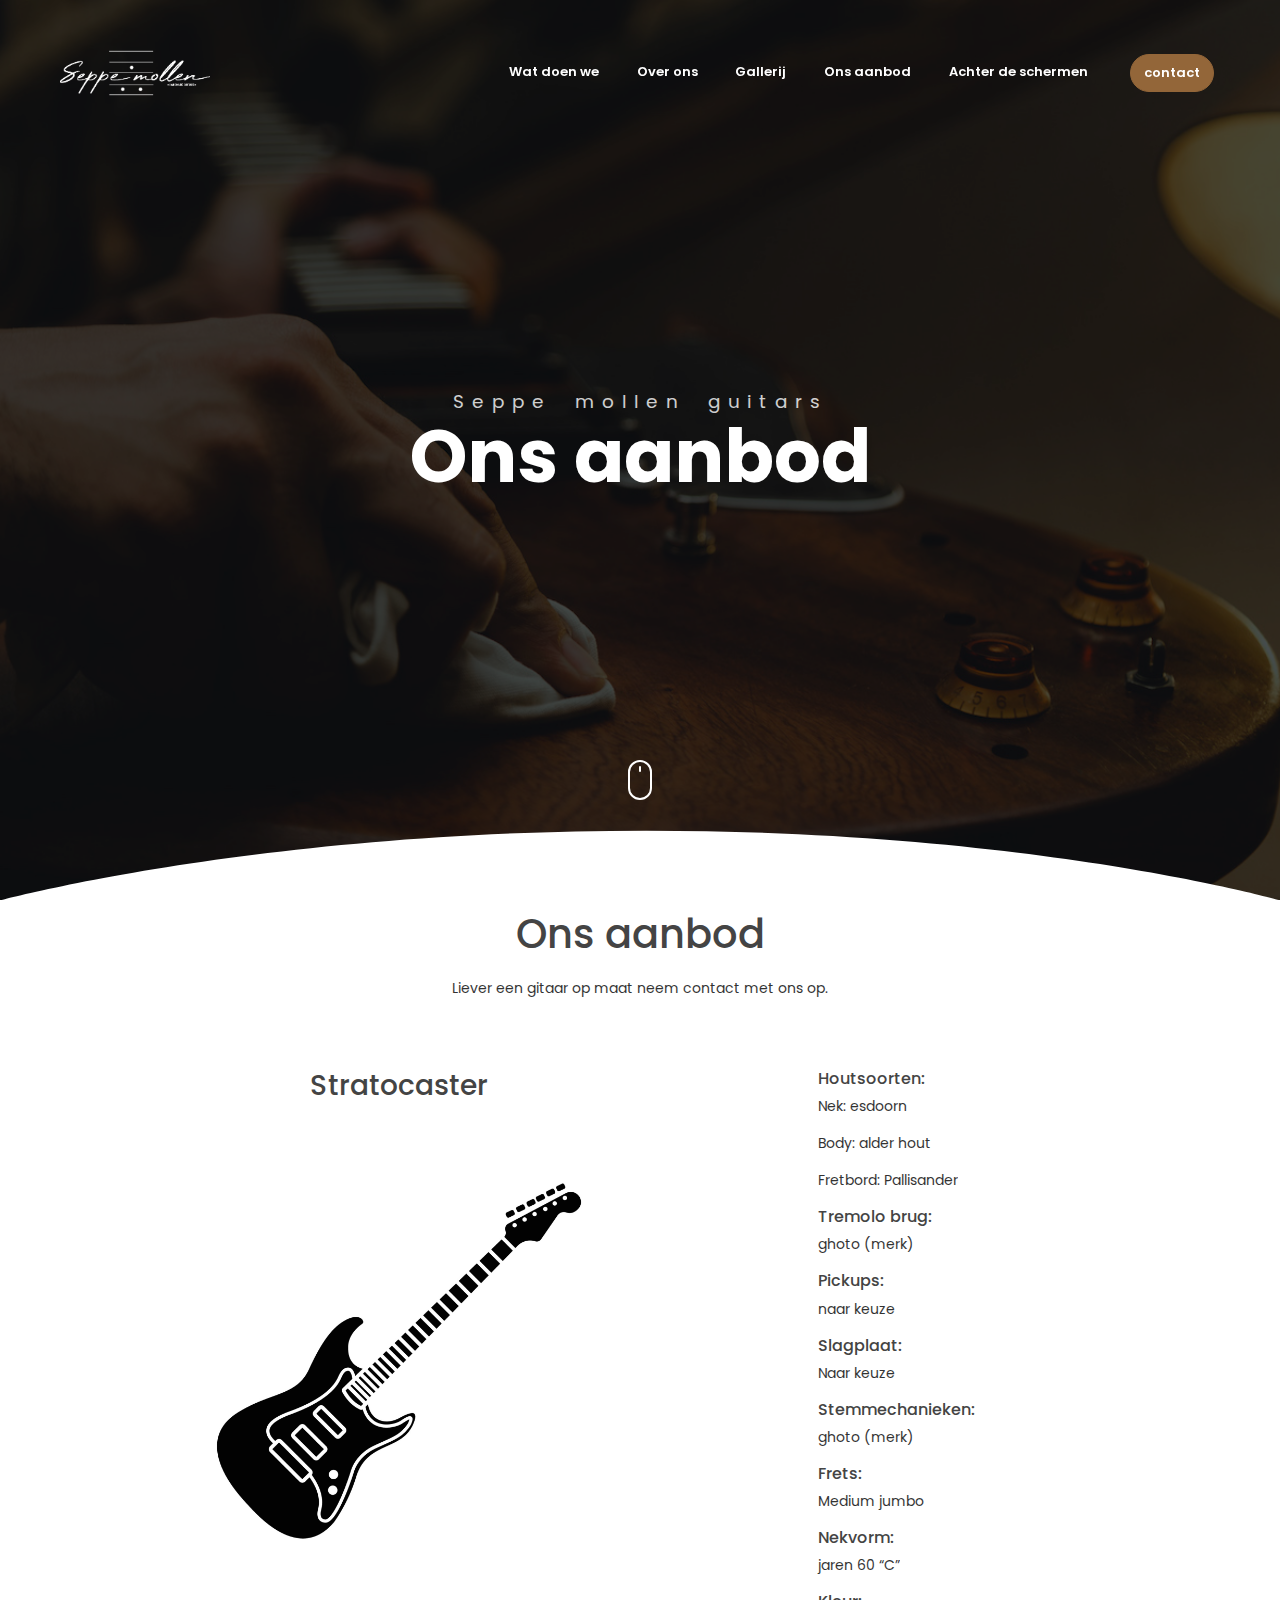
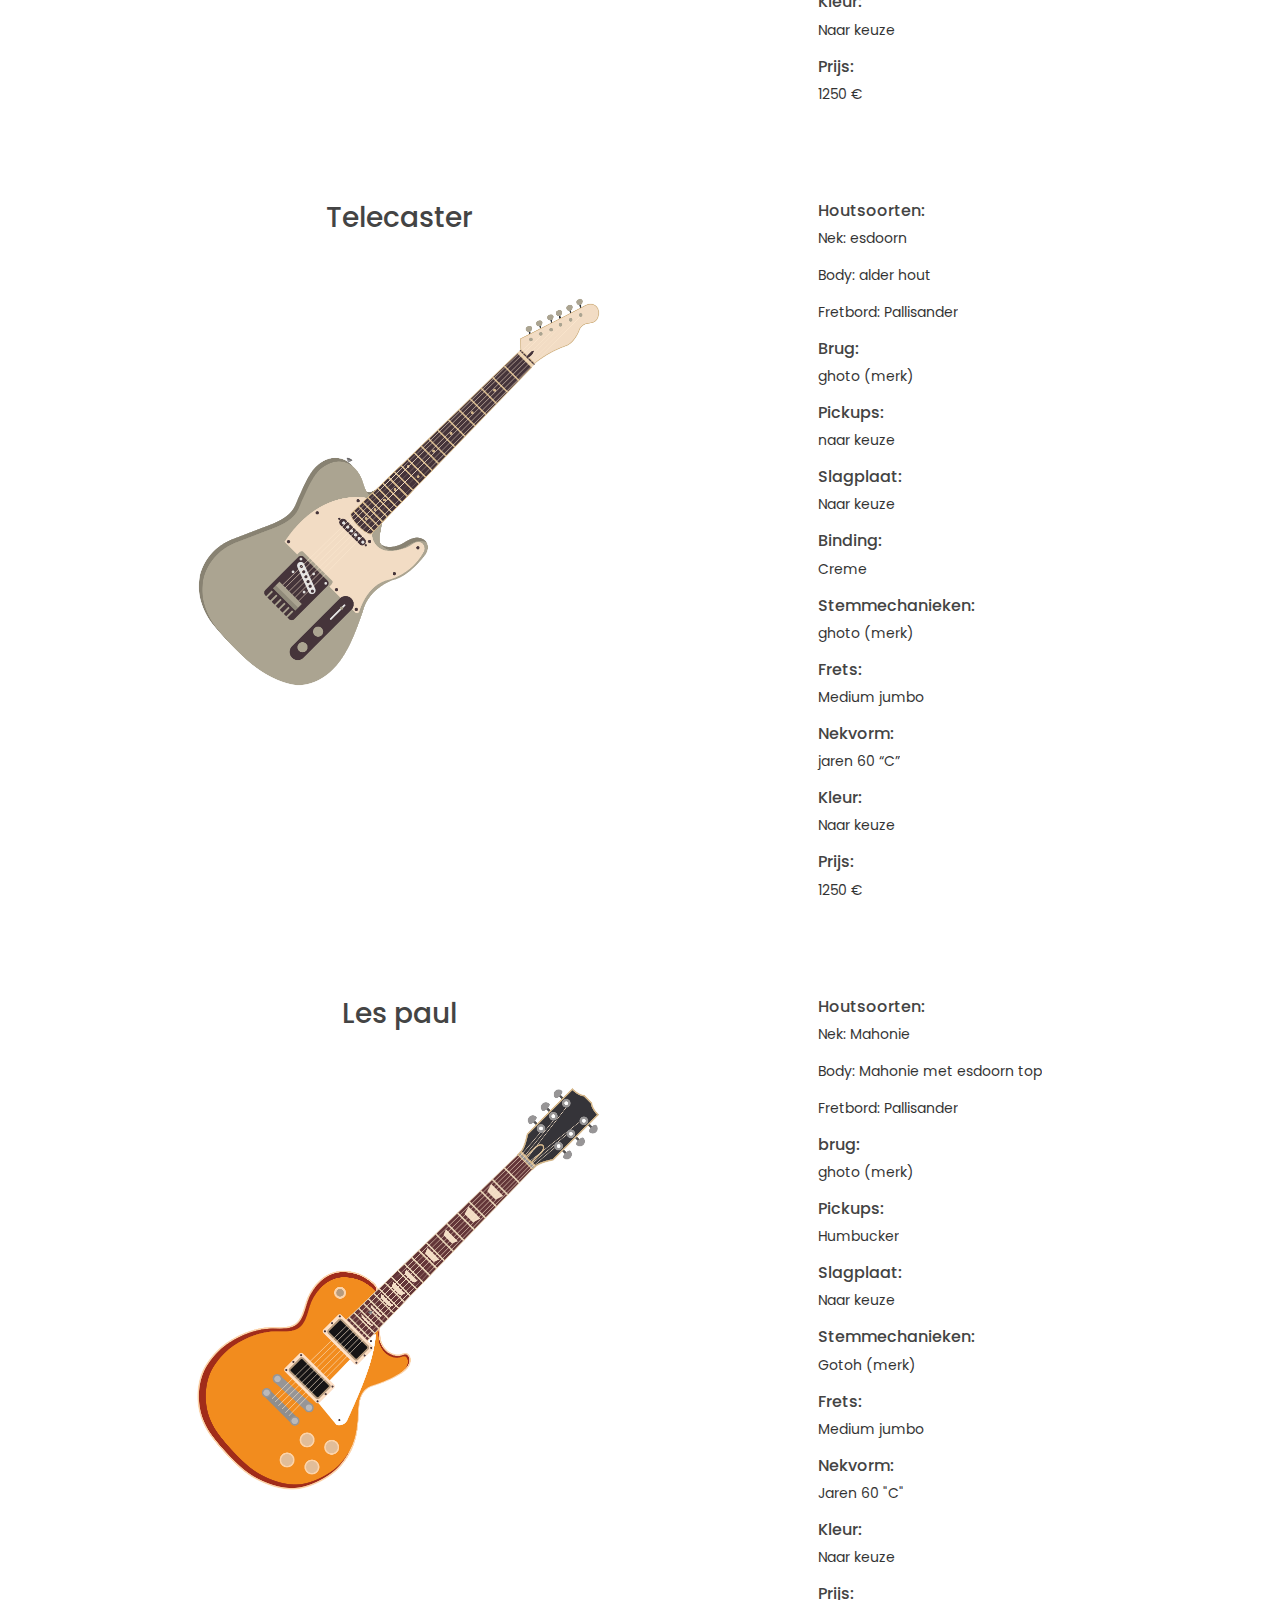
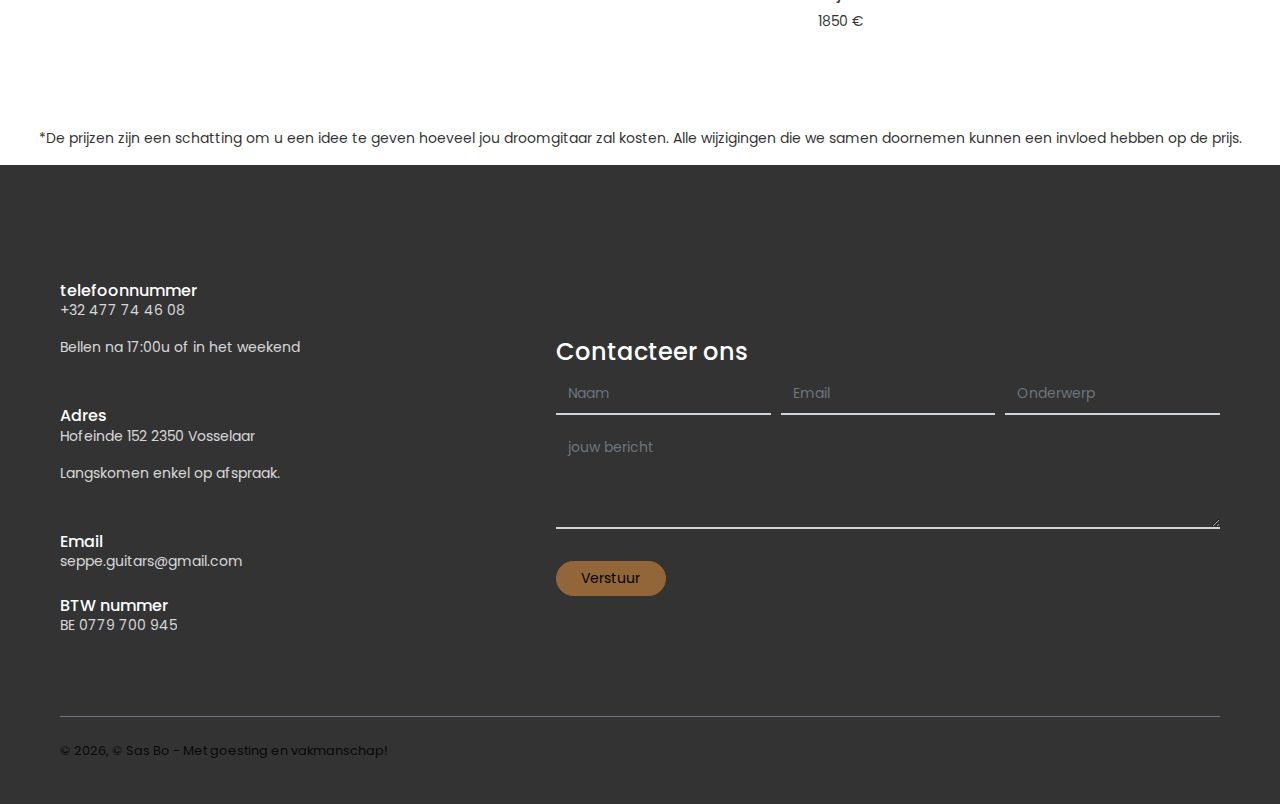
==== aanbod.html @ 7dd2c504 "footer" ====
<!DOCTYPE html>
<html lang="en">
<head>
	<meta charset="utf-8">
    <meta name="viewport" content="width=device-width, initial-scale=1, shrink-to-fit=no">
    <meta name="description" content="Start your development with LeadMark landing page.">
    <meta name="author" content="Devcrud">
    <title>Seppe Mollen guitars-aanbod</title>
    <!-- font icons -->
    <link rel="stylesheet" href="/public_html/assets/vendors/themify-icons/css/themify-icons.css">
    <!-- Bootstrap + LeadMark main styles -->
	<link rel="stylesheet" href="/public_html/assets/css/leadmark.css">
    <link rel="home" href="./index.html">
</head>
<body data-spy="scroll" data-target=".navbar" data-offset="40" id="home">
    <script>
        window.addEventListener('scroll', function() {
            var navbar = document.querySelector('.navbar');
            navbar.classList.toggle('scrolled', window.scrollY > 10);
        });
        </script>
    <!-- page Navigation -->
    <nav class="navbar custom-navbar navbar-expand-md navbar-light fixed-top" data-spy="affix" data-offset-top="10">
        <div class="container">
            <a class="navbar-brand" href="./index.html">
                <img src="/public_html/assets/imgs/logo gitaar wit.png" alt="" class="white-logo">
                <img src="/public_html/assets/imgs/logo gitaar bruin.png" alt="" class="brown-logo">
            </a>
            <button class="navbar-toggler ml-auto" type="button" data-toggle="collapse" data-target="#navbarSupportedContent" aria-controls="navbarSupportedContent" aria-expanded="false" aria-label="Toggle navigation">
                <span class="navbar-toggler-icon"></span>
            </button>
            <div class="collapse navbar-collapse" id="navbarSupportedContent">
                <ul class="navbar-nav ml-auto">                     
                    <li class="nav-item">
                        <a class="nav-link" href="./index.html">Wat doen we</a>
                    </li>
                    <li class="nav-item">
                        <a class="nav-link" href="./index.html">Over ons</a>
                    </li>
                    <li class="nav-item">
                        <a class="nav-link" href="./index.html">Gallerij</a>
                    </li>
                    <li class="nav-item">
                        <a class="nav-link" href="./aanbod.html">Ons aanbod</a>
                    </li>
                    <li class="nav-item">
                        <a class="nav-link" href="./Achter de schermen.html">Achter de schermen</a>
                    </li>
                    <li class="nav-item">
                        <a href="#contact" class="ml-4 nav-link btn btn-primary btn-sm rounded">contact</a>
                    </li>
                </ul>
            </div>
        </div>
    </nav>
    <!-- End Of Second Navigation -->

    <!-- Page Header -->
    <header class="header">
        <div class="overlay">
            <h1 class="subtitle">Seppe mollen guitars</h1>
            <h1 class="title">Ons aanbod</h1>  
        </div>  
        <div class="shape">
            <svg viewBox="0 0 1500 200">
                <path d="m 0,240 h 1500.4828 v -71.92164 c 0,0 -286.2763,-81.79324 -743.19024,-81.79324 C 300.37862,86.28512 0,168.07836 0,168.07836 Z"/>
            </svg>
        </div>  
        <div class="mouse-icon"><div class="wheel"></div></div>
    </header>
    <!-- End Of Page Header -->
    <style>
             .grid-container {
            display: grid;
            grid-template-columns: auto auto;
            gap: 40px;
            row-gap: 40px;
            padding: 40px;
        }
        .grid-item {
            padding: 20px;
            text-align: center;
          
        }
        .image {
            width: 500px;
            height: 500px;
            object-fit: cover;
        }
        .text-content {
            text-align: left;
        }
        .more-info {
            text-align: center;
            margin-top: 20px;
        }
     
    </style>

      <!-- Portfolio Section -->
      <section id="" >
        <h1 class="section-title text-center">Ons aanbod</h1>
            <p class="section-subtitle text-center">Liever een gitaar op maat neem contact met ons op. </p>
        <div class="grid-container">
            <div class="grid-item">
                <h3>Stratocaster</h3>
                <img src="./public_html/assets/imgs/vecteezy_electric-guitar-icon-vector-design-template-in-white-background_.jpg" alt="Image 1" class="image">
            </div>
            <div class="grid-item text-content">
                <h6>Houtsoorten:</h6>
                        <p>Nek: esdoorn</p>
                        <p>Body: alder hout</p>
                        <p>Fretbord: Pallisander</p>
                        <h6>Tremolo brug:</h6>
                        <p>ghoto (merk)</p>
                        <h6>Pickups:</h6>
                        <p>naar keuze</p>
                        <h6>Slagplaat:</h6>
                        <p>Naar keuze</p>
                        <h6>Stemmechanieken:</h6>
                        <p>ghoto (merk)</p>
                        <h6>Frets:</h6>
                        <p>Medium jumbo</p>
                        <h6>Nekvorm:</h6>
                        <p> jaren 60 “C”</p>
                        <h6>Kleur:</h6>
                        <p>Naar keuze</p>
                        <h6>Prijs:</h6>
                        <p>1250 €</p>
            </div>
            <div class="grid-item">
                <h3>Telecaster</h3>
                <img src="./public_html/assets/imgs/3311_R0lVIE5JQyA3ODMtMDQ.jpg" alt="Image 2" class="image">
            </div>
            <div class="grid-item text-content">
                <h6>Houtsoorten:</h6>
                <p>Nek: esdoorn</p>
                <p>Body: alder hout</p>
                <p>Fretbord: Pallisander</p>
                <h6>Brug:</h6>
                <p>ghoto (merk)</p>
                <h6>Pickups:</h6>
                <p>naar keuze</p>
                <h6>Slagplaat:</h6>
                <p>Naar keuze</p>
                <h6>Binding:</h6>
                <p>Creme</p>
                <h6>Stemmechanieken:</h6>
                <p>ghoto (merk)</p>
                <h6>Frets:</h6>
                <p>Medium jumbo</p>
                <h6>Nekvorm:</h6>
                <p> jaren 60 “C”</p>
                <h6>Kleur:</h6>
                <p>Naar keuze</p>
                <h6>Prijs:</h6>
                <p>1250 €</p>
            </div>
            <div class="grid-item">
                <h3>Les paul</h3>
                <img src="./public_html/assets/imgs/3311_R0lVIE5JQyA3ODMtMDY.jpg" alt="Image 3" class="image">
            </div>
            <div class="grid-item text-content">
                <h6>Houtsoorten:</h6>
                        <p>Nek: Mahonie</p>
                        <p>Body: Mahonie met esdoorn top</p>
                        <p>Fretbord: Pallisander</p>
                        <h6>brug:</h6>
                        <p>ghoto (merk)</p>
                        <h6>Pickups:</h6>
                        <p>Humbucker</p>
                        <h6>Slagplaat:</h6>
                        <p>Naar keuze</p>
                        <h6>Stemmechanieken:</h6>
                        <p>Gotoh (merk)</p>
                        <h6>Frets:</h6>
                        <p>Medium jumbo</p>
                        <h6>Nekvorm:</h6>
                        <p>Jaren 60 "C"</p>
                        <h6>Kleur:</h6>
                        <p>Naar keuze</p>
                        <h6>Prijs:</h6>
                        <p>1850 €</p>
            </div>
        </div>
            
     <p class="more-info">*De prijzen zijn een schatting om u een idee te geven hoeveel jou droomgitaar zal kosten.
        Alle wijzigingen die we samen doornemen kunnen een invloed hebben op de prijs.
        </p>
    </section>
    <!-- End of portfolio section -->


    <!-- Contact Section -->
    <section id="contact" class="section has-img-bg pb-0">
        <div class="container">
            <div class="row align-items-center">
                <div class="col-md-5 my-3">
                    <h6 class="mb-01">telefoonnummer</h6>
                    <p class="mb-4">+32 477 74 46 08</p>
                    <p class="mb-5" >Bellen na 17:00u of in het weekend </p>

                    <h6 class="mb-01">Adres</h6>
                    <p class="mb-4">Hofeinde 152
                        2350 Vosselaar</p>
                       <p class="mb-5" > Langskomen enkel op afspraak.</p>

                    <h6 class="mb-01">Email</h6>
                    <p class="mb-01">seppe.guitars@gmail.com</p><br>
                    
                    <h6 class="mb-01">BTW nummer</h6>
                    <p class="mb-01">BE 0779 700 945</p>
                    <p></p>
                </div>
                <div class="col-md-7">
                    <form action="/verwerk.php" method="POST">
                        <h4 class="mb-4">Contacteer ons</h4>
                        <div class="form-row">
                            <div class="form-group col-sm-4">
                                <input type="text" class="form-control text-white rounded-0 bg-transparent" name="name" placeholder="Naam">
                            </div>
                            <div class="form-group col-sm-4">
                                <input type="email" class="form-control text-white rounded-0 bg-transparent" name="Email" placeholder="Email">
                            </div>
                            <div class="form-group col-sm-4">
                                <input type="text" class="form-control text-white rounded-0 bg-transparent" name="subject" placeholder="Onderwerp">
                            </div>
                            <div class="form-group col-12">
                                <textarea name="message" id="" cols="30" rows="4" class="form-control text-white rounded-0 bg-transparent" placeholder="jouw bericht"></textarea>

                            </div>
                            <div class="form-group col-12 mb-0">
                                <button type="submit" class="btn btn-primary rounded w-md mt-3">Verstuur</button>
                            </div>                          
                        </div>                          
                    </form>
                </div>
            </div>
            <!-- Page Footer -->
            <footer class="mt-5 py-4 border-top border-secondary">
                <p class="mb-0 small">&copy; <script>document.write(new Date().getFullYear())</script>, © Sas Bo - Met goesting en vakmanschap! </p>     
            </footer>
            <!-- End of Page Footer -->  
        </div>
    </section>
	
	<!-- core  -->
    <script src="/public_html/assets/vendors/jquery/jquery-3.4.1.js"></script>
    <script src="/public_html/assets/vendors/bootstrap/bootstrap.bundle.js"></script>

    <!-- bootstrap 3 affix -->
	<script src="/public_html/assets/vendors/bootstrap/bootstrap.affix.js"></script>

    <!-- Isotope -->
    <script src="/public_html/assets/vendors/isotope/isotope.pkgd.js"></script>

    <!-- LeadMark js -->
    <script src="/public_html/assets/js/leadmark.js"></script>

</body>
</html>
---- public_html/assets/vendors/themify-icons/css/themify-icons.css ----
@font-face {
	font-family: 'themify';
	src:url("../fonts/themify.eot?-fvbane");
	src:url("../fonts/themify.eot?#iefix-fvbane") format("embedded-opentype"),
		url("../fonts/themify.woff?-fvbane") format("woff"),
		url("../fonts/themify.ttf?-fvbane") format("truetype"),
		url("../fonts/themify.svg?-fvbane#themify") format("svg");
	font-weight: normal;
	font-style: normal;
}

[class^="ti-"], [class*=" ti-"] {
	font-family: 'themify';
	speak: none;
	font-style: normal;
	font-weight: normal;
	font-variant: normal;
	text-transform: none;
	line-height: 1;

	/* Better Font Rendering =========== */
	-webkit-font-smoothing: antialiased;
	-moz-osx-font-smoothing: grayscale;
}

.ti-wand:before {
	content: "\e600";
}
.ti-volume:before {
	content: "\e601";
}
.ti-user:before {
	content: "\e602";
}
.ti-unlock:before {
	content: "\e603";
}
.ti-unlink:before {
	content: "\e604";
}
.ti-trash:before {
	content: "\e605";
}
.ti-thought:before {
	content: "\e606";
}
.ti-target:before {
	content: "\e607";
}
.ti-tag:before {
	content: "\e608";
}
.ti-tablet:before {
	content: "\e609";
}
.ti-star:before {
	content: "\e60a";
}
.ti-spray:before {
	content: "\e60b";
}
.ti-signal:before {
	content: "\e60c";
}
.ti-shopping-cart:before {
	content: "\e60d";
}
.ti-shopping-cart-full:before {
	content: "\e60e";
}
.ti-settings:before {
	content: "\e60f";
}
.ti-search:before {
	content: "\e610";
}
.ti-zoom-in:before {
	content: "\e611";
}
.ti-zoom-out:before {
	content: "\e612";
}
.ti-cut:before {
	content: "\e613";
}
.ti-ruler:before {
	content: "\e614";
}
.ti-ruler-pencil:before {
	content: "\e615";
}
.ti-ruler-alt:before {
	content: "\e616";
}
.ti-bookmark:before {
	content: "\e617";
}
.ti-bookmark-alt:before {
	content: "\e618";
}
.ti-reload:before {
	content: "\e619";
}
.ti-plus:before {
	content: "\e61a";
}
.ti-pin:before {
	content: "\e61b";
}
.ti-pencil:before {
	content: "\e61c";
}
.ti-pencil-alt:before {
	content: "\e61d";
}
.ti-paint-roller:before {
	content: "\e61e";
}
.ti-paint-bucket:before {
	content: "\e61f";
}
.ti-na:before {
	content: "\e620";
}
.ti-mobile:before {
	content: "\e621";
}
.ti-minus:before {
	content: "\e622";
}
.ti-medall:before {
	content: "\e623";
}
.ti-medall-alt:before {
	content: "\e624";
}
.ti-marker:before {
	content: "\e625";
}
.ti-marker-alt:before {
	content: "\e626";
}
.ti-arrow-up:before {
	content: "\e627";
}
.ti-arrow-right:before {
	content: "\e628";
}
.ti-arrow-left:before {
	content: "\e629";
}
.ti-arrow-down:before {
	content: "\e62a";
}
.ti-lock:before {
	content: "\e62b";
}
.ti-location-arrow:before {
	content: "\e62c";
}
.ti-link:before {
	content: "\e62d";
}
.ti-layout:before {
	content: "\e62e";
}
.ti-layers:before {
	content: "\e62f";
}
.ti-layers-alt:before {
	content: "\e630";
}
.ti-key:before {
	content: "\e631";
}
.ti-import:before {
	content: "\e632";
}
.ti-image:before {
	content: "\e633";
}
.ti-heart:before {
	content: "\e634";
}
.ti-heart-broken:before {
	content: "\e635";
}
.ti-hand-stop:before {
	content: "\e636";
}
.ti-hand-open:before {
	content: "\e637";
}
.ti-hand-drag:before {
	content: "\e638";
}
.ti-folder:before {
	content: "\e639";
}
.ti-flag:before {
	content: "\e63a";
}
.ti-flag-alt:before {
	content: "\e63b";
}
.ti-flag-alt-2:before {
	content: "\e63c";
}
.ti-eye:before {
	content: "\e63d";
}
.ti-export:before {
	content: "\e63e";
}
.ti-exchange-vertical:before {
	content: "\e63f";
}
.ti-desktop:before {
	content: "\e640";
}
.ti-cup:before {
	content: "\e641";
}
.ti-crown:before {
	content: "\e642";
}
.ti-comments:before {
	content: "\e643";
}
.ti-comment:before {
	content: "\e644";
}
.ti-comment-alt:before {
	content: "\e645";
}
.ti-close:before {
	content: "\e646";
}
.ti-clip:before {
	content: "\e647";
}
.ti-angle-up:before {
	content: "\e648";
}
.ti-angle-right:before {
	content: "\e649";
}
.ti-angle-left:before {
	content: "\e64a";
}
.ti-angle-down:before {
	content: "\e64b";
}
.ti-check:before {
	content: "\e64c";
}
.ti-check-box:before {
	content: "\e64d";
}
.ti-camera:before {
	content: "\e64e";
}
.ti-announcement:before {
	content: "\e64f";
}
.ti-brush:before {
	content: "\e650";
}
.ti-briefcase:before {
	content: "\e651";
}
.ti-bolt:before {
	content: "\e652";
}
.ti-bolt-alt:before {
	content: "\e653";
}
.ti-blackboard:before {
	content: "\e654";
}
.ti-bag:before {
	content: "\e655";
}
.ti-move:before {
	content: "\e656";
}
.ti-arrows-vertical:before {
	content: "\e657";
}
.ti-arrows-horizontal:before {
	content: "\e658";
}
.ti-fullscreen:before {
	content: "\e659";
}
.ti-arrow-top-right:before {
	content: "\e65a";
}
.ti-arrow-top-left:before {
	content: "\e65b";
}
.ti-arrow-circle-up:before {
	content: "\e65c";
}
.ti-arrow-circle-right:before {
	content: "\e65d";
}
.ti-arrow-circle-left:before {
	content: "\e65e";
}
.ti-arrow-circle-down:before {
	content: "\e65f";
}
.ti-angle-double-up:before {
	content: "\e660";
}
.ti-angle-double-right:before {
	content: "\e661";
}
.ti-angle-double-left:before {
	content: "\e662";
}
.ti-angle-double-down:before {
	content: "\e663";
}
.ti-zip:before {
	content: "\e664";
}
.ti-world:before {
	content: "\e665";
}
.ti-wheelchair:before {
	content: "\e666";
}
.ti-view-list:before {
	content: "\e667";
}
.ti-view-list-alt:before {
	content: "\e668";
}
.ti-view-grid:before {
	content: "\e669";
}
.ti-uppercase:before {
	content: "\e66a";
}
.ti-upload:before {
	content: "\e66b";
}
.ti-underline:before {
	content: "\e66c";
}
.ti-truck:before {
	content: "\e66d";
}
.ti-timer:before {
	content: "\e66e";
}
.ti-ticket:before {
	content: "\e66f";
}
.ti-thumb-up:before {
	content: "\e670";
}
.ti-thumb-down:before {
	content: "\e671";
}
.ti-text:before {
	content: "\e672";
}
.ti-stats-up:before {
	content: "\e673";
}
.ti-stats-down:before {
	content: "\e674";
}
.ti-split-v:before {
	content: "\e675";
}
.ti-split-h:before {
	content: "\e676";
}
.ti-smallcap:before {
	content: "\e677";
}
.ti-shine:before {
	content: "\e678";
}
.ti-shift-right:before {
	content: "\e679";
}
.ti-shift-left:before {
	content: "\e67a";
}
.ti-shield:before {
	content: "\e67b";
}
.ti-notepad:before {
	content: "\e67c";
}
.ti-server:before {
	content: "\e67d";
}
.ti-quote-right:before {
	content: "\e67e";
}
.ti-quote-left:before {
	content: "\e67f";
}
.ti-pulse:before {
	content: "\e680";
}
.ti-printer:before {
	content: "\e681";
}
.ti-power-off:before {
	content: "\e682";
}
.ti-plug:before {
	content: "\e683";
}
.ti-pie-chart:before {
	content: "\e684";
}
.ti-paragraph:before {
	content: "\e685";
}
.ti-panel:before {
	content: "\e686";
}
.ti-package:before {
	content: "\e687";
}
.ti-music:before {
	content: "\e688";
}
.ti-music-alt:before {
	content: "\e689";
}
.ti-mouse:before {
	content: "\e68a";
}
.ti-mouse-alt:before {
	content: "\e68b";
}
.ti-money:before {
	content: "\e68c";
}
.ti-microphone:before {
	content: "\e68d";
}
.ti-menu:before {
	content: "\e68e";
}
.ti-menu-alt:before {
	content: "\e68f";
}
.ti-map:before {
	content: "\e690";
}
.ti-map-alt:before {
	content: "\e691";
}
.ti-loop:before {
	content: "\e692";
}
.ti-location-pin:before {
	content: "\e693";
}
.ti-list:before {
	content: "\e694";
}
.ti-light-bulb:before {
	content: "\e695";
}
.ti-Italic:before {
	content: "\e696";
}
.ti-info:before {
	content: "\e697";
}
.ti-infinite:before {
	content: "\e698";
}
.ti-id-badge:before {
	content: "\e699";
}
.ti-hummer:before {
	content: "\e69a";
}
.ti-home:before {
	content: "\e69b";
}
.ti-help:before {
	content: "\e69c";
}
.ti-headphone:before {
	content: "\e69d";
}
.ti-harddrives:before {
	content: "\e69e";
}
.ti-harddrive:before {
	content: "\e69f";
}
.ti-gift:before {
	content: "\e6a0";
}
.ti-game:before {
	content: "\e6a1";
}
.ti-filter:before {
	content: "\e6a2";
}
.ti-files:before {
	content: "\e6a3";
}
.ti-file:before {
	content: "\e6a4";
}
.ti-eraser:before {
	content: "\e6a5";
}
.ti-envelope:before {
	content: "\e6a6";
}
.ti-download:before {
	content: "\e6a7";
}
.ti-direction:before {
	content: "\e6a8";
}
.ti-direction-alt:before {
	content: "\e6a9";
}
.ti-dashboard:before {
	content: "\e6aa";
}
.ti-control-stop:before {
	content: "\e6ab";
}
.ti-control-shuffle:before {
	content: "\e6ac";
}
.ti-control-play:before {
	content: "\e6ad";
}
.ti-control-pause:before {
	content: "\e6ae";
}
.ti-control-forward:before {
	content: "\e6af";
}
.ti-control-backward:before {
	content: "\e6b0";
}
.ti-cloud:before {
	content: "\e6b1";
}
.ti-cloud-up:before {
	content: "\e6b2";
}
.ti-cloud-down:before {
	content: "\e6b3";
}
.ti-clipboard:before {
	content: "\e6b4";
}
.ti-car:before {
	content: "\e6b5";
}
.ti-calendar:before {
	content: "\e6b6";
}
.ti-book:before {
	content: "\e6b7";
}
.ti-bell:before {
	content: "\e6b8";
}
.ti-basketball:before {
	content: "\e6b9";
}
.ti-bar-chart:before {
	content: "\e6ba";
}
.ti-bar-chart-alt:before {
	content: "\e6bb";
}
.ti-back-right:before {
	content: "\e6bc";
}
.ti-back-left:before {
	content: "\e6bd";
}
.ti-arrows-corner:before {
	content: "\e6be";
}
.ti-archive:before {
	content: "\e6bf";
}
.ti-anchor:before {
	content: "\e6c0";
}
.ti-align-right:before {
	content: "\e6c1";
}
.ti-align-left:before {
	content: "\e6c2";
}
.ti-align-justify:before {
	content: "\e6c3";
}
.ti-align-center:before {
	content: "\e6c4";
}
.ti-alert:before {
	content: "\e6c5";
}
.ti-alarm-clock:before {
	content: "\e6c6";
}
.ti-agenda:before {
	content: "\e6c7";
}
.ti-write:before {
	content: "\e6c8";
}
.ti-window:before {
	content: "\e6c9";
}
.ti-widgetized:before {
	content: "\e6ca";
}
.ti-widget:before {
	content: "\e6cb";
}
.ti-widget-alt:before {
	content: "\e6cc";
}
.ti-wallet:before {
	content: "\e6cd";
}
.ti-video-clapper:before {
	content: "\e6ce";
}
.ti-video-camera:before {
	content: "\e6cf";
}
.ti-vector:before {
	content: "\e6d0";
}
.ti-themify-logo:before {
	content: "\e6d1";
}
.ti-themify-favicon:before {
	content: "\e6d2";
}
.ti-themify-favicon-alt:before {
	content: "\e6d3";
}
.ti-support:before {
	content: "\e6d4";
}
.ti-stamp:before {
	content: "\e6d5";
}
.ti-split-v-alt:before {
	content: "\e6d6";
}
.ti-slice:before {
	content: "\e6d7";
}
.ti-shortcode:before {
	content: "\e6d8";
}
.ti-shift-right-alt:before {
	content: "\e6d9";
}
.ti-shift-left-alt:before {
	content: "\e6da";
}
.ti-ruler-alt-2:before {
	content: "\e6db";
}
.ti-receipt:before {
	content: "\e6dc";
}
.ti-pin2:before {
	content: "\e6dd";
}
.ti-pin-alt:before {
	content: "\e6de";
}
.ti-pencil-alt2:before {
	content: "\e6df";
}
.ti-palette:before {
	content: "\e6e0";
}
.ti-more:before {
	content: "\e6e1";
}
.ti-more-alt:before {
	content: "\e6e2";
}
.ti-microphone-alt:before {
	content: "\e6e3";
}
.ti-magnet:before {
	content: "\e6e4";
}
.ti-line-double:before {
	content: "\e6e5";
}
.ti-line-dotted:before {
	content: "\e6e6";
}
.ti-line-dashed:before {
	content: "\e6e7";
}
.ti-layout-width-full:before {
	content: "\e6e8";
}
.ti-layout-width-default:before {
	content: "\e6e9";
}
.ti-layout-width-default-alt:before {
	content: "\e6ea";
}
.ti-layout-tab:before {
	content: "\e6eb";
}
.ti-layout-tab-window:before {
	content: "\e6ec";
}
.ti-layout-tab-v:before {
	content: "\e6ed";
}
.ti-layout-tab-min:before {
	content: "\e6ee";
}
.ti-layout-slider:before {
	content: "\e6ef";
}
.ti-layout-slider-alt:before {
	content: "\e6f0";
}
.ti-layout-sidebar-right:before {
	content: "\e6f1";
}
.ti-layout-sidebar-none:before {
	content: "\e6f2";
}
.ti-layout-sidebar-left:before {
	content: "\e6f3";
}
.ti-layout-placeholder:before {
	content: "\e6f4";
}
.ti-layout-menu:before {
	content: "\e6f5";
}
.ti-layout-menu-v:before {
	content: "\e6f6";
}
.ti-layout-menu-separated:before {
	content: "\e6f7";
}
.ti-layout-menu-full:before {
	content: "\e6f8";
}
.ti-layout-media-right-alt:before {
	content: "\e6f9";
}
.ti-layout-media-right:before {
	content: "\e6fa";
}
.ti-layout-media-overlay:before {
	content: "\e6fb";
}
.ti-layout-media-overlay-alt:before {
	content: "\e6fc";
}
.ti-layout-media-overlay-alt-2:before {
	content: "\e6fd";
}
.ti-layout-media-left-alt:before {
	content: "\e6fe";
}
.ti-layout-media-left:before {
	content: "\e6ff";
}
.ti-layout-media-center-alt:before {
	content: "\e700";
}
.ti-layout-media-center:before {
	content: "\e701";
}
.ti-layout-list-thumb:before {
	content: "\e702";
}
.ti-layout-list-thumb-alt:before {
	content: "\e703";
}
.ti-layout-list-post:before {
	content: "\e704";
}
.ti-layout-list-large-image:before {
	content: "\e705";
}
.ti-layout-line-solid:before {
	content: "\e706";
}
.ti-layout-grid4:before {
	content: "\e707";
}
.ti-layout-grid3:before {
	content: "\e708";
}
.ti-layout-grid2:before {
	content: "\e709";
}
.ti-layout-grid2-thumb:before {
	content: "\e70a";
}
.ti-layout-cta-right:before {
	content: "\e70b";
}
.ti-layout-cta-left:before {
	content: "\e70c";
}
.ti-layout-cta-center:before {
	content: "\e70d";
}
.ti-layout-cta-btn-right:before {
	content: "\e70e";
}
.ti-layout-cta-btn-left:before {
	content: "\e70f";
}
.ti-layout-column4:before {
	content: "\e710";
}
.ti-layout-column3:before {
	content: "\e711";
}
.ti-layout-column2:before {
	content: "\e712";
}
.ti-layout-accordion-separated:before {
	content: "\e713";
}
.ti-layout-accordion-merged:before {
	content: "\e714";
}
.ti-layout-accordion-list:before {
	content: "\e715";
}
.ti-ink-pen:before {
	content: "\e716";
}
.ti-info-alt:before {
	content: "\e717";
}
.ti-help-alt:before {
	content: "\e718";
}
.ti-headphone-alt:before {
	content: "\e719";
}
.ti-hand-point-up:before {
	content: "\e71a";
}
.ti-hand-point-right:before {
	content: "\e71b";
}
.ti-hand-point-left:before {
	content: "\e71c";
}
.ti-hand-point-down:before {
	content: "\e71d";
}
.ti-gallery:before {
	content: "\e71e";
}
.ti-face-smile:before {
	content: "\e71f";
}
.ti-face-sad:before {
	content: "\e720";
}
.ti-credit-card:before {
	content: "\e721";
}
.ti-control-skip-forward:before {
	content: "\e722";
}
.ti-control-skip-backward:before {
	content: "\e723";
}
.ti-control-record:before {
	content: "\e724";
}
.ti-control-eject:before {
	content: "\e725";
}
.ti-comments-smiley:before {
	content: "\e726";
}
.ti-brush-alt:before {
	content: "\e727";
}
.ti-youtube:before {
	content: "\e728";
}
.ti-vimeo:before {
	content: "\e729";
}
.ti-twitter:before {
	content: "\e72a";
}
.ti-time:before {
	content: "\e72b";
}
.ti-tumblr:before {
	content: "\e72c";
}
.ti-skype:before {
	content: "\e72d";
}
.ti-share:before {
	content: "\e72e";
}
.ti-share-alt:before {
	content: "\e72f";
}
.ti-rocket:before {
	content: "\e730";
}
.ti-pinterest:before {
	content: "\e731";
}
.ti-new-window:before {
	content: "\e732";
}
.ti-microsoft:before {
	content: "\e733";
}
.ti-list-ol:before {
	content: "\e734";
}
.ti-linkedin:before {
	content: "\e735";
}
.ti-layout-sidebar-2:before {
	content: "\e736";
}
.ti-layout-grid4-alt:before {
	content: "\e737";
}
.ti-layout-grid3-alt:before {
	content: "\e738";
}
.ti-layout-grid2-alt:before {
	content: "\e739";
}
.ti-layout-column4-alt:before {
	content: "\e73a";
}
.ti-layout-column3-alt:before {
	content: "\e73b";
}
.ti-layout-column2-alt:before {
	content: "\e73c";
}
.ti-instagram:before {
	content: "\e73d";
}
.ti-google:before {
	content: "\e73e";
}
.ti-github:before {
	content: "\e73f";
}
.ti-flickr:before {
	content: "\e740";
}
.ti-facebook:before {
	content: "\e741";
}
.ti-dropbox:before {
	content: "\e742";
}
.ti-dribbble:before {
	content: "\e743";
}
.ti-apple:before {
	content: "\e744";
}
.ti-android:before {
	content: "\e745";
}
.ti-save:before {
	content: "\e746";
}
.ti-save-alt:before {
	content: "\e747";
}
.ti-yahoo:before {
	content: "\e748";
}
.ti-wordpress:before {
	content: "\e749";
}
.ti-vimeo-alt:before {
	content: "\e74a";
}
.ti-twitter-alt:before {
	content: "\e74b";
}
.ti-tumblr-alt:before {
	content: "\e74c";
}
.ti-trello:before {
	content: "\e74d";
}
.ti-stack-overflow:before {
	content: "\e74e";
}
.ti-soundcloud:before {
	content: "\e74f";
}
.ti-sharethis:before {
	content: "\e750";
}
.ti-sharethis-alt:before {
	content: "\e751";
}
.ti-reddit:before {
	content: "\e752";
}
.ti-pinterest-alt:before {
	content: "\e753";
}
.ti-microsoft-alt:before {
	content: "\e754";
}
.ti-linux:before {
	content: "\e755";
}
.ti-jsfiddle:before {
	content: "\e756";
}
.ti-joomla:before {
	content: "\e757";
}
.ti-html5:before {
	content: "\e758";
}
.ti-flickr-alt:before {
	content: "\e759";
}
.ti-email:before {
	content: "\e75a";
}
.ti-drupal:before {
	content: "\e75b";
}
.ti-dropbox-alt:before {
	content: "\e75c";
}
.ti-css3:before {
	content: "\e75d";
}
.ti-rss:before {
	content: "\e75e";
}
.ti-rss-alt:before {
	content: "\e75f";
}
---- public_html/assets/css/leadmark.css ----
@charset "UTF-8";
/*!
=========================================================
* LeadMark Landing page
=========================================================

* Copyright: 2019 DevCRUD (https://devcrud.com)
* Licensed: (https://devcrud.com/licenses)
* Coded by www.devcrud.com

=========================================================

* The above copyright notice and this permission notice shall be included in all copies or substantial portions of the Software.
*/
@import url("https://fonts.googleapis.com/css?family=Poppins:100,100i,200,200i,300,300i,400,400i,500,500i,600,600i,700,700i,800,800i,900,900i");
:root {
  --blue: #007bff;
  --indigo: #6610f2;
  --purple: #6f42c1;
  --pink: #e83e8c;
  --red: #eb4d4b;
  --orange: #fd7e14;
  --yellow: #EE5A24;
  --green: #6ab04c;
  --teal: #00cec9;
  --cyan: #1289A7;
  --white: #fff;
  --gray: #6c757d;
  --gray-dark: #1b1b1b;
  --primary: #ff6e42;
  --secondary: #6c757d;
  --success: #6ab04c;
  --info: #1289A7;
  --warning: #EE5A24;
  --danger: #eb4d4b;
  --light: #f8f9fa;
  --dark: #1b1b1b;
  --breakpoint-xs: 0;
  --breakpoint-sm: 576px;
  --breakpoint-md: 768px;
  --breakpoint-lg: 992px;
  --breakpoint-xl: 1200px;
  --font-family-sans-serif: "Poppins", sans-serif;
  --font-family-monospace: SFMono-Regular, Menlo, Monaco, Consolas, "Liberation Mono", "Courier New", monospace;
}

*,
*::before,
*::after {
  box-sizing: border-box;
}

html {
  font-family: sans-serif;
  line-height: 1.15;
  -webkit-text-size-adjust: 100%;
  -webkit-tap-highlight-color: rgba(0, 0, 0, 0);
}

article, aside, figcaption, figure, footer, header, hgroup, main, nav, section {
  display: block;
}

body {
  margin: 0;
  font-family: "Poppins", sans-serif;
  font-size: 1rem;
  font-weight: 400;
  line-height: 1.5;
  color: #444;
  text-align: left;
  background-color: #fff;
}

[tabindex="-1"]:focus {
  outline: 0 !important;
}

hr {
  box-sizing: content-box;
  height: 0;
  overflow: visible;
}

h1, h2, h3, h4, h5, h6 {
  margin-top: 0;
  margin-bottom: 0.5rem;
}

p {
  margin-top: 0;
  margin-bottom: 1rem;
}

abbr[title],
abbr[data-original-title] {
  text-decoration: underline;
  -webkit-text-decoration: underline dotted;
          text-decoration: underline dotted;
  cursor: help;
  border-bottom: 0;
  -webkit-text-decoration-skip-ink: none;
          text-decoration-skip-ink: none;
}

address {
  margin-bottom: 1rem;
  font-style: normal;
  line-height: inherit;
}

ol,
ul,
dl {
  margin-top: 0;
  margin-bottom: 1rem;
}

ol ol,
ul ul,
ol ul,
ul ol {
  margin-bottom: 0;
}

dt {
  font-weight: 700;
}

dd {
  margin-bottom: .5rem;
  margin-left: 0;
}

blockquote {
  margin: 0 0 1rem;
}

b,
strong {
  font-weight: bolder;
}

small {
  font-size: 80%;
}

sub,
sup {
  position: relative;
  font-size: 75%;
  line-height: 0;
  vertical-align: baseline;
}

sub {
  bottom: -.25em;
}

sup {
  top: -.5em;
}

a {
  color: #ff6e42;
  text-decoration: none;
  background-color: transparent;
}

a:hover {
  color: #f53900;
  text-decoration: none;
}

a:not([href]):not([tabindex]) {
  color: inherit;
  text-decoration: none;
}

a:not([href]):not([tabindex]):hover, a:not([href]):not([tabindex]):focus {
  color: inherit;
  text-decoration: none;
}

a:not([href]):not([tabindex]):focus {
  outline: 0;
}

pre,
code,
kbd,
samp {
  font-family: SFMono-Regular, Menlo, Monaco, Consolas, "Liberation Mono", "Courier New", monospace;
  font-size: 1em;
}

pre {
  margin-top: 0;
  margin-bottom: 1rem;
  overflow: auto;
}

figure {
  margin: 0 0 1rem;
}

img {
  vertical-align: middle;
  border-style: none;
}

svg {
  overflow: hidden;
  vertical-align: middle;
}

table {
  border-collapse: collapse;
}

caption {
  padding-top: 0.75rem;
  padding-bottom: 0.75rem;
  color: #6c757d;
  text-align: left;
  caption-side: bottom;
}

th {
  text-align: inherit;
}

label {
  display: inline-block;
  margin-bottom: 0.5rem;
}

button {
  border-radius: 0;
}

button:focus {
  outline: 1px dotted;
  outline: 5px auto -webkit-focus-ring-color;
}

input,
button,
select,
optgroup,
textarea {
  margin: 0;
  font-family: inherit;
  font-size: inherit;
  line-height: inherit;
}

button,
input {
  overflow: visible;
}

button,
select {
  text-transform: none;
}

select {
  word-wrap: normal;
}

button,
[type="button"],
[type="reset"],
[type="submit"] {
  -webkit-appearance: button;
}

button:not(:disabled),
[type="button"]:not(:disabled),
[type="reset"]:not(:disabled),
[type="submit"]:not(:disabled) {
  cursor: pointer;
}

button::-moz-focus-inner,
[type="button"]::-moz-focus-inner,
[type="reset"]::-moz-focus-inner,
[type="submit"]::-moz-focus-inner {
  padding: 0;
  border-style: none;
}

input[type="radio"],
input[type="checkbox"] {
  box-sizing: border-box;
  padding: 0;
}

input[type="date"],
input[type="time"],
input[type="datetime-local"],
input[type="month"] {
  -webkit-appearance: listbox;
}

textarea {
  overflow: auto;
  resize: vertical;
}

fieldset {
  min-width: 0;
  padding: 0;
  margin: 0;
  border: 0;
}

legend {
  display: block;
  width: 100%;
  max-width: 100%;
  padding: 0;
  margin-bottom: .5rem;
  font-size: 1.5rem;
  line-height: inherit;
  color: inherit;
  white-space: normal;
}

progress {
  vertical-align: baseline;
}

[type="number"]::-webkit-inner-spin-button,
[type="number"]::-webkit-outer-spin-button {
  height: auto;
}

[type="search"] {
  outline-offset: -2px;
  -webkit-appearance: none;
}

[type="search"]::-webkit-search-decoration {
  -webkit-appearance: none;
}

::-webkit-file-upload-button {
  font: inherit;
  -webkit-appearance: button;
}

output {
  display: inline-block;
}

summary {
  display: list-item;
  cursor: pointer;
}

template {
  display: none;
}

[hidden] {
  display: none !important;
}

h1, h2, h3, h4, h5, h6,
.h1, .h2, .h3, .h4, .h5, .h6 {
  margin-bottom: 0.5rem;
  font-weight: 500;
  line-height: 1.2;
}

h1, .h1 {
  font-size: 2.5rem;
}

h2, .h2 {
  font-size: 2rem;
}

h3, .h3 {
  font-size: 1.75rem;
}

h4, .h4 {
  font-size: 1.5rem;
}

h5, .h5 {
  font-size: 1.25rem;
}

h6, .h6 {
  font-size: 1rem;
}

.lead {
  font-size: 1.25rem;
  font-weight: 300;
}

.display-1 {
  font-size: 6rem;
  font-weight: 300;
  line-height: 1.2;
}

.display-2 {
  font-size: 5.5rem;
  font-weight: 300;
  line-height: 1.2;
}

.display-3 {
  font-size: 4.5rem;
  font-weight: 300;
  line-height: 1.2;
}

.display-4 {
  font-size: 3.5rem;
  font-weight: 300;
  line-height: 1.2;
}

hr {
  margin-top: 1rem;
  margin-bottom: 1rem;
  border: 0;
  border-top: 1px solid rgba(0, 0, 0, 0.1);
}

small,
.small {
  font-size: 80%;
  font-weight: 400;
}

mark,
.mark {
  padding: 0.2em;
  background-color: #fcf8e3;
}

.list-unstyled {
  padding-left: 0;
  list-style: none;
}

.list-inline {
  padding-left: 0;
  list-style: none;
}

.list-inline-item {
  display: inline-block;
}

.list-inline-item:not(:last-child) {
  margin-right: 0.5rem;
}

.initialism {
  font-size: 90%;
  text-transform: uppercase;
}

.blockquote {
  margin-bottom: 1rem;
  font-size: 1.25rem;
}

.blockquote-footer {
  display: block;
  font-size: 80%;
  color: #6c757d;
}

.blockquote-footer::before {
  content: "\2014\00A0";
}

.img-fluid {
  max-width: 100%;
  height: auto;
}

.img-thumbnail {
  padding: 0.25rem;
  background-color: #fff;
  border: 1px solid #dee2e6;
  border-radius: 0.25rem;
  max-width: 100%;
  height: auto;
}

.figure {
  display: inline-block;
}

.figure-img {
  margin-bottom: 0.5rem;
  line-height: 1;
}

.figure-caption {
  font-size: 90%;
  color: #6c757d;
}

code {
  font-size: 87.5%;
  color: #e83e8c;
  word-break: break-word;
}

a > code {
  color: inherit;
}

kbd {
  padding: 0.2rem 0.4rem;
  font-size: 87.5%;
  color: #fff;
  background-color: #1b1b1b;
  border-radius: 0.2rem;
}

kbd kbd {
  padding: 0;
  font-size: 100%;
  font-weight: 700;
}

pre {
  display: block;
  font-size: 87.5%;
  color: #1b1b1b;
}

pre code {
  font-size: inherit;
  color: inherit;
  word-break: normal;
}

.pre-scrollable {
  max-height: 340px;
  overflow-y: scroll;
}

.container {
  width: 100%;
  padding-right: 15px;
  padding-left: 15px;
  margin-right: auto;
  margin-left: auto;

}

@media (min-width: 576px) {
  .container {
    max-width: 540px;
  }
}

@media (min-width: 768px) {
  .container {
    max-width: 720px;
  }
}

@media (min-width: 992px) {
  .container {
    max-width: 960px;
  }
}

@media (min-width: 1200px) {
  .container {
    max-width: 1140px;
  }
}

.container-fluid {
  width: 100%;
  padding-right: 15px;
  padding-left: 15px;
  margin-right: auto;
  margin-left: auto;
}

.row {
  display: -webkit-box;
  display: -webkit-flex;
  display: -ms-flexbox;
  display: flex;
  -webkit-flex-wrap: wrap;
      -ms-flex-wrap: wrap;
          flex-wrap: wrap;
  margin-right: -15px;
  margin-left: -15px;
}

.no-gutters {
  margin-right: 0;
  margin-left: 0;
}

.no-gutters > .col,
.no-gutters > [class*="col-"] {
  padding-right: 0;
  padding-left: 0;
}

.col-1, .col-2, .col-3, .col-4, .col-5, .col-6, .col-7, .col-8, .col-9, .col-10, .col-11, .col-12, .col,
.col-auto, .col-sm-1, .col-sm-2, .col-sm-3, .col-sm-4, .col-sm-5, .col-sm-6, .col-sm-7, .col-sm-8, .col-sm-9, .col-sm-10, .col-sm-11, .col-sm-12, .col-sm,
.col-sm-auto, .col-md-1, .col-md-2, .col-md-3, .col-md-4, .col-md-5, .col-md-6, .col-md-7, .col-md-8, .col-md-9, .col-md-10, .col-md-11, .col-md-12, .col-md,
.col-md-auto, .col-lg-1, .col-lg-2, .col-lg-3, .col-lg-4, .col-lg-5, .col-lg-6, .col-lg-7, .col-lg-8, .col-lg-9, .col-lg-10, .col-lg-11, .col-lg-12, .col-lg,
.col-lg-auto, .col-xl-1, .col-xl-2, .col-xl-3, .col-xl-4, .col-xl-5, .col-xl-6, .col-xl-7, .col-xl-8, .col-xl-9, .col-xl-10, .col-xl-11, .col-xl-12, .col-xl,
.col-xl-auto {
  position: relative;
  width: 100%;
  padding-right: 15px;
  padding-left: 15px;
}

.col {
  -webkit-flex-basis: 0;
      -ms-flex-preferred-size: 0;
          flex-basis: 0;
  -webkit-box-flex: 1;
  -webkit-flex-grow: 1;
      -ms-flex-positive: 1;
          flex-grow: 1;
  max-width: 100%;
}

.col-auto {
  -webkit-box-flex: 0;
  -webkit-flex: 0 0 auto;
      -ms-flex: 0 0 auto;
          flex: 0 0 auto;
  width: auto;
  max-width: 100%;
}

.col-1 {
  -webkit-box-flex: 0;
  -webkit-flex: 0 0 8.33333%;
      -ms-flex: 0 0 8.33333%;
          flex: 0 0 8.33333%;
  max-width: 8.33333%;
}

.col-2 {
  -webkit-box-flex: 0;
  -webkit-flex: 0 0 16.66667%;
      -ms-flex: 0 0 16.66667%;
          flex: 0 0 16.66667%;
  max-width: 16.66667%;
}

.col-3 {
  -webkit-box-flex: 0;
  -webkit-flex: 0 0 25%;
      -ms-flex: 0 0 25%;
          flex: 0 0 25%;
  max-width: 25%;
}

.col-4 {
  -webkit-box-flex: 0;
  -webkit-flex: 0 0 33.33333%;
      -ms-flex: 0 0 33.33333%;
          flex: 0 0 33.33333%;
  max-width: 33.33333%;
}

.col-5 {
  -webkit-box-flex: 0;
  -webkit-flex: 0 0 41.66667%;
      -ms-flex: 0 0 41.66667%;
          flex: 0 0 41.66667%;
  max-width: 41.66667%;
}

.col-6 {
  -webkit-box-flex: 0;
  -webkit-flex: 0 0 50%;
      -ms-flex: 0 0 50%;
          flex: 0 0 50%;
  max-width: 50%;
}

.col-7 {
  -webkit-box-flex: 0;
  -webkit-flex: 0 0 58.33333%;
      -ms-flex: 0 0 58.33333%;
          flex: 0 0 58.33333%;
  max-width: 58.33333%;
}

.col-8 {
  -webkit-box-flex: 0;
  -webkit-flex: 0 0 66.66667%;
      -ms-flex: 0 0 66.66667%;
          flex: 0 0 66.66667%;
  max-width: 66.66667%;
}

.col-9 {
  -webkit-box-flex: 0;
  -webkit-flex: 0 0 75%;
      -ms-flex: 0 0 75%;
          flex: 0 0 75%;
  max-width: 75%;
}

.col-10 {
  -webkit-box-flex: 0;
  -webkit-flex: 0 0 83.33333%;
      -ms-flex: 0 0 83.33333%;
          flex: 0 0 83.33333%;
  max-width: 83.33333%;
}

.col-11 {
  -webkit-box-flex: 0;
  -webkit-flex: 0 0 91.66667%;
      -ms-flex: 0 0 91.66667%;
          flex: 0 0 91.66667%;
  max-width: 91.66667%;
}

.col-12 {
  -webkit-box-flex: 0;
  -webkit-flex: 0 0 100%;
      -ms-flex: 0 0 100%;
          flex: 0 0 100%;
  max-width: 100%;
}

.order-first {
  -webkit-box-ordinal-group: 0;
  -webkit-order: -1;
      -ms-flex-order: -1;
          order: -1;
}

.order-last {
  -webkit-box-ordinal-group: 14;
  -webkit-order: 13;
      -ms-flex-order: 13;
          order: 13;
}

.order-0 {
  -webkit-box-ordinal-group: 1;
  -webkit-order: 0;
      -ms-flex-order: 0;
          order: 0;
}

.order-1 {
  -webkit-box-ordinal-group: 2;
  -webkit-order: 1;
      -ms-flex-order: 1;
          order: 1;
}

.order-2 {
  -webkit-box-ordinal-group: 3;
  -webkit-order: 2;
      -ms-flex-order: 2;
          order: 2;
}

.order-3 {
  -webkit-box-ordinal-group: 4;
  -webkit-order: 3;
      -ms-flex-order: 3;
          order: 3;
}

.order-4 {
  -webkit-box-ordinal-group: 5;
  -webkit-order: 4;
      -ms-flex-order: 4;
          order: 4;
}

.order-5 {
  -webkit-box-ordinal-group: 6;
  -webkit-order: 5;
      -ms-flex-order: 5;
          order: 5;
}

.order-6 {
  -webkit-box-ordinal-group: 7;
  -webkit-order: 6;
      -ms-flex-order: 6;
          order: 6;
}

.order-7 {
  -webkit-box-ordinal-group: 8;
  -webkit-order: 7;
      -ms-flex-order: 7;
          order: 7;
}

.order-8 {
  -webkit-box-ordinal-group: 9;
  -webkit-order: 8;
      -ms-flex-order: 8;
          order: 8;
}

.order-9 {
  -webkit-box-ordinal-group: 10;
  -webkit-order: 9;
      -ms-flex-order: 9;
          order: 9;
}

.order-10 {
  -webkit-box-ordinal-group: 11;
  -webkit-order: 10;
      -ms-flex-order: 10;
          order: 10;
}

.order-11 {
  -webkit-box-ordinal-group: 12;
  -webkit-order: 11;
      -ms-flex-order: 11;
          order: 11;
}

.order-12 {
  -webkit-box-ordinal-group: 13;
  -webkit-order: 12;
      -ms-flex-order: 12;
          order: 12;
}

.offset-1 {
  margin-left: 8.33333%;
}

.offset-2 {
  margin-left: 16.66667%;
}

.offset-3 {
  margin-left: 25%;
}

.offset-4 {
  margin-left: 33.33333%;
}

.offset-5 {
  margin-left: 41.66667%;
}

.offset-6 {
  margin-left: 50%;
}

.offset-7 {
  margin-left: 58.33333%;
}

.offset-8 {
  margin-left: 66.66667%;
}

.offset-9 {
  margin-left: 75%;
}

.offset-10 {
  margin-left: 83.33333%;
}

.offset-11 {
  margin-left: 91.66667%;
}

@media (min-width: 576px) {
  .col-sm {
    -webkit-flex-basis: 0;
        -ms-flex-preferred-size: 0;
            flex-basis: 0;
    -webkit-box-flex: 1;
    -webkit-flex-grow: 1;
        -ms-flex-positive: 1;
            flex-grow: 1;
    max-width: 100%;
  }
  .col-sm-auto {
    -webkit-box-flex: 0;
    -webkit-flex: 0 0 auto;
        -ms-flex: 0 0 auto;
            flex: 0 0 auto;
    width: auto;
    max-width: 100%;
  }
  .col-sm-1 {
    -webkit-box-flex: 0;
    -webkit-flex: 0 0 8.33333%;
        -ms-flex: 0 0 8.33333%;
            flex: 0 0 8.33333%;
    max-width: 8.33333%;
  }
  .col-sm-2 {
    -webkit-box-flex: 0;
    -webkit-flex: 0 0 16.66667%;
        -ms-flex: 0 0 16.66667%;
            flex: 0 0 16.66667%;
    max-width: 16.66667%;
  }
  .col-sm-3 {
    -webkit-box-flex: 0;
    -webkit-flex: 0 0 25%;
        -ms-flex: 0 0 25%;
            flex: 0 0 25%;
    max-width: 25%;
  }
  .col-sm-4 {
    -webkit-box-flex: 0;
    -webkit-flex: 0 0 33.33333%;
        -ms-flex: 0 0 33.33333%;
            flex: 0 0 33.33333%;
    max-width: 33.33333%;
  }
  .col-sm-5 {
    -webkit-box-flex: 0;
    -webkit-flex: 0 0 41.66667%;
        -ms-flex: 0 0 41.66667%;
            flex: 0 0 41.66667%;
    max-width: 41.66667%;
  }
  .col-sm-6 {
    -webkit-box-flex: 0;
    -webkit-flex: 0 0 50%;
        -ms-flex: 0 0 50%;
            flex: 0 0 50%;
    max-width: 50%;
  }
  .col-sm-7 {
    -webkit-box-flex: 0;
    -webkit-flex: 0 0 58.33333%;
        -ms-flex: 0 0 58.33333%;
            flex: 0 0 58.33333%;
    max-width: 58.33333%;
  }
  .col-sm-8 {
    -webkit-box-flex: 0;
    -webkit-flex: 0 0 66.66667%;
        -ms-flex: 0 0 66.66667%;
            flex: 0 0 66.66667%;
    max-width: 66.66667%;
  }
  .col-sm-9 {
    -webkit-box-flex: 0;
    -webkit-flex: 0 0 75%;
        -ms-flex: 0 0 75%;
            flex: 0 0 75%;
    max-width: 75%;
  }
  .col-sm-10 {
    -webkit-box-flex: 0;
    -webkit-flex: 0 0 83.33333%;
        -ms-flex: 0 0 83.33333%;
            flex: 0 0 83.33333%;
    max-width: 83.33333%;
  }
  .col-sm-11 {
    -webkit-box-flex: 0;
    -webkit-flex: 0 0 91.66667%;
        -ms-flex: 0 0 91.66667%;
            flex: 0 0 91.66667%;
    max-width: 91.66667%;
  }
  .col-sm-12 {
    -webkit-box-flex: 0;
    -webkit-flex: 0 0 100%;
        -ms-flex: 0 0 100%;
            flex: 0 0 100%;
    max-width: 100%;
  }
  .order-sm-first {
    -webkit-box-ordinal-group: 0;
    -webkit-order: -1;
        -ms-flex-order: -1;
            order: -1;
  }
  .order-sm-last {
    -webkit-box-ordinal-group: 14;
    -webkit-order: 13;
        -ms-flex-order: 13;
            order: 13;
  }
  .order-sm-0 {
    -webkit-box-ordinal-group: 1;
    -webkit-order: 0;
        -ms-flex-order: 0;
            order: 0;
  }
  .order-sm-1 {
    -webkit-box-ordinal-group: 2;
    -webkit-order: 1;
        -ms-flex-order: 1;
            order: 1;
  }
  .order-sm-2 {
    -webkit-box-ordinal-group: 3;
    -webkit-order: 2;
        -ms-flex-order: 2;
            order: 2;
  }
  .order-sm-3 {
    -webkit-box-ordinal-group: 4;
    -webkit-order: 3;
        -ms-flex-order: 3;
            order: 3;
  }
  .order-sm-4 {
    -webkit-box-ordinal-group: 5;
    -webkit-order: 4;
        -ms-flex-order: 4;
            order: 4;
  }
  .order-sm-5 {
    -webkit-box-ordinal-group: 6;
    -webkit-order: 5;
        -ms-flex-order: 5;
            order: 5;
  }
  .order-sm-6 {
    -webkit-box-ordinal-group: 7;
    -webkit-order: 6;
        -ms-flex-order: 6;
            order: 6;
  }
  .order-sm-7 {
    -webkit-box-ordinal-group: 8;
    -webkit-order: 7;
        -ms-flex-order: 7;
            order: 7;
  }
  .order-sm-8 {
    -webkit-box-ordinal-group: 9;
    -webkit-order: 8;
        -ms-flex-order: 8;
            order: 8;
  }
  .order-sm-9 {
    -webkit-box-ordinal-group: 10;
    -webkit-order: 9;
        -ms-flex-order: 9;
            order: 9;
  }
  .order-sm-10 {
    -webkit-box-ordinal-group: 11;
    -webkit-order: 10;
        -ms-flex-order: 10;
            order: 10;
  }
  .order-sm-11 {
    -webkit-box-ordinal-group: 12;
    -webkit-order: 11;
        -ms-flex-order: 11;
            order: 11;
  }
  .order-sm-12 {
    -webkit-box-ordinal-group: 13;
    -webkit-order: 12;
        -ms-flex-order: 12;
            order: 12;
  }
  .offset-sm-0 {
    margin-left: 0;
  }
  .offset-sm-1 {
    margin-left: 8.33333%;
  }
  .offset-sm-2 {
    margin-left: 16.66667%;
  }
  .offset-sm-3 {
    margin-left: 25%;
  }
  .offset-sm-4 {
    margin-left: 33.33333%;
  }
  .offset-sm-5 {
    margin-left: 41.66667%;
  }
  .offset-sm-6 {
    margin-left: 50%;
  }
  .offset-sm-7 {
    margin-left: 58.33333%;
  }
  .offset-sm-8 {
    margin-left: 66.66667%;
  }
  .offset-sm-9 {
    margin-left: 75%;
  }
  .offset-sm-10 {
    margin-left: 83.33333%;
  }
  .offset-sm-11 {
    margin-left: 91.66667%;
  }
}

@media (min-width: 768px) {
  .col-md {
    -webkit-flex-basis: 0;
        -ms-flex-preferred-size: 0;
            flex-basis: 0;
    -webkit-box-flex: 1;
    -webkit-flex-grow: 1;
        -ms-flex-positive: 1;
            flex-grow: 1;
    max-width: 100%;
  }
  .col-md-auto {
    -webkit-box-flex: 0;
    -webkit-flex: 0 0 auto;
        -ms-flex: 0 0 auto;
            flex: 0 0 auto;
    width: auto;
    max-width: 100%;
  }
  .col-md-1 {
    -webkit-box-flex: 0;
    -webkit-flex: 0 0 8.33333%;
        -ms-flex: 0 0 8.33333%;
            flex: 0 0 8.33333%;
    max-width: 8.33333%;
  }
  .col-md-2 {
    -webkit-box-flex: 0;
    -webkit-flex: 0 0 16.66667%;
        -ms-flex: 0 0 16.66667%;
            flex: 0 0 16.66667%;
    max-width: 16.66667%;
  }
  .col-md-3 {
    -webkit-box-flex: 0;
    -webkit-flex: 0 0 25%;
        -ms-flex: 0 0 25%;
            flex: 0 0 25%;
    max-width: 25%;
  }
  .col-md-4 {
    -webkit-box-flex: 0;
    -webkit-flex: 0 0 33.33333%;
        -ms-flex: 0 0 33.33333%;
            flex: 0 0 33.33333%;
    max-width: 33.33333%;
  }
  .col-md-5 {
    -webkit-box-flex: 0;
    -webkit-flex: 0 0 41.66667%;
        -ms-flex: 0 0 41.66667%;
            flex: 0 0 41.66667%;
    max-width: 41.66667%;
  }
  .col-md-6 {
    -webkit-box-flex: 0;
    -webkit-flex: 0 0 50%;
        -ms-flex: 0 0 50%;
            flex: 0 0 50%;
    max-width: 50%;
  }
  .col-md-7 {
    -webkit-box-flex: 0;
    -webkit-flex: 0 0 58.33333%;
        -ms-flex: 0 0 58.33333%;
            flex: 0 0 58.33333%;
    max-width: 58.33333%;
  }
  .col-md-8 {
    -webkit-box-flex: 0;
    -webkit-flex: 0 0 66.66667%;
        -ms-flex: 0 0 66.66667%;
            flex: 0 0 66.66667%;
    max-width: 66.66667%;
  }
  .col-md-9 {
    -webkit-box-flex: 0;
    -webkit-flex: 0 0 75%;
        -ms-flex: 0 0 75%;
            flex: 0 0 75%;
    max-width: 75%;
  }
  .col-md-10 {
    -webkit-box-flex: 0;
    -webkit-flex: 0 0 83.33333%;
        -ms-flex: 0 0 83.33333%;
            flex: 0 0 83.33333%;
    max-width: 83.33333%;
  }
  .col-md-11 {
    -webkit-box-flex: 0;
    -webkit-flex: 0 0 91.66667%;
        -ms-flex: 0 0 91.66667%;
            flex: 0 0 91.66667%;
    max-width: 91.66667%;
  }
  .col-md-12 {
    -webkit-box-flex: 0;
    -webkit-flex: 0 0 100%;
        -ms-flex: 0 0 100%;
            flex: 0 0 100%;
    max-width: 100%;
  }
  .order-md-first {
    -webkit-box-ordinal-group: 0;
    -webkit-order: -1;
        -ms-flex-order: -1;
            order: -1;
  }
  .order-md-last {
    -webkit-box-ordinal-group: 14;
    -webkit-order: 13;
        -ms-flex-order: 13;
            order: 13;
  }
  .order-md-0 {
    -webkit-box-ordinal-group: 1;
    -webkit-order: 0;
        -ms-flex-order: 0;
            order: 0;
  }
  .order-md-1 {
    -webkit-box-ordinal-group: 2;
    -webkit-order: 1;
        -ms-flex-order: 1;
            order: 1;
  }
  .order-md-2 {
    -webkit-box-ordinal-group: 3;
    -webkit-order: 2;
        -ms-flex-order: 2;
            order: 2;
  }
  .order-md-3 {
    -webkit-box-ordinal-group: 4;
    -webkit-order: 3;
        -ms-flex-order: 3;
            order: 3;
  }
  .order-md-4 {
    -webkit-box-ordinal-group: 5;
    -webkit-order: 4;
        -ms-flex-order: 4;
            order: 4;
  }
  .order-md-5 {
    -webkit-box-ordinal-group: 6;
    -webkit-order: 5;
        -ms-flex-order: 5;
            order: 5;
  }
  .order-md-6 {
    -webkit-box-ordinal-group: 7;
    -webkit-order: 6;
        -ms-flex-order: 6;
            order: 6;
  }
  .order-md-7 {
    -webkit-box-ordinal-group: 8;
    -webkit-order: 7;
        -ms-flex-order: 7;
            order: 7;
  }
  .order-md-8 {
    -webkit-box-ordinal-group: 9;
    -webkit-order: 8;
        -ms-flex-order: 8;
            order: 8;
  }
  .order-md-9 {
    -webkit-box-ordinal-group: 10;
    -webkit-order: 9;
        -ms-flex-order: 9;
            order: 9;
  }
  .order-md-10 {
    -webkit-box-ordinal-group: 11;
    -webkit-order: 10;
        -ms-flex-order: 10;
            order: 10;
  }
  .order-md-11 {
    -webkit-box-ordinal-group: 12;
    -webkit-order: 11;
        -ms-flex-order: 11;
            order: 11;
  }
  .order-md-12 {
    -webkit-box-ordinal-group: 13;
    -webkit-order: 12;
        -ms-flex-order: 12;
            order: 12;
  }
  .offset-md-0 {
    margin-left: 0;
  }
  .offset-md-1 {
    margin-left: 8.33333%;
  }
  .offset-md-2 {
    margin-left: 16.66667%;
  }
  .offset-md-3 {
    margin-left: 25%;
  }
  .offset-md-4 {
    margin-left: 33.33333%;
  }
  .offset-md-5 {
    margin-left: 41.66667%;
  }
  .offset-md-6 {
    margin-left: 50%;
  }
  .offset-md-7 {
    margin-left: 58.33333%;
  }
  .offset-md-8 {
    margin-left: 66.66667%;
  }
  .offset-md-9 {
    margin-left: 75%;
  }
  .offset-md-10 {
    margin-left: 83.33333%;
  }
  .offset-md-11 {
    margin-left: 91.66667%;
  }
}

@media (min-width: 992px) {
  .col-lg {
    -webkit-flex-basis: 0;
        -ms-flex-preferred-size: 0;
            flex-basis: 0;
    -webkit-box-flex: 1;
    -webkit-flex-grow: 1;
        -ms-flex-positive: 1;
            flex-grow: 1;
    max-width: 100%;
  }
  .col-lg-auto {
    -webkit-box-flex: 0;
    -webkit-flex: 0 0 auto;
        -ms-flex: 0 0 auto;
            flex: 0 0 auto;
    width: auto;
    max-width: 100%;
  }
  .col-lg-1 {
    -webkit-box-flex: 0;
    -webkit-flex: 0 0 8.33333%;
        -ms-flex: 0 0 8.33333%;
            flex: 0 0 8.33333%;
    max-width: 8.33333%;
  }
  .col-lg-2 {
    -webkit-box-flex: 0;
    -webkit-flex: 0 0 16.66667%;
        -ms-flex: 0 0 16.66667%;
            flex: 0 0 16.66667%;
    max-width: 16.66667%;
  }
  .col-lg-3 {
    -webkit-box-flex: 0;
    -webkit-flex: 0 0 25%;
        -ms-flex: 0 0 25%;
            flex: 0 0 25%;
    max-width: 25%;
  }
  .col-lg-4 {
    -webkit-box-flex: 0;
    -webkit-flex: 0 0 33.33333%;
        -ms-flex: 0 0 33.33333%;
            flex: 0 0 33.33333%;
    max-width: 33.33333%;
  }
  .col-lg-5 {
    -webkit-box-flex: 0;
    -webkit-flex: 0 0 41.66667%;
        -ms-flex: 0 0 41.66667%;
            flex: 0 0 41.66667%;
    max-width: 41.66667%;
  }
  .col-lg-6 {
    -webkit-box-flex: 0;
    -webkit-flex: 0 0 50%;
        -ms-flex: 0 0 50%;
            flex: 0 0 50%;
    max-width: 50%;
  }
  .col-lg-7 {
    -webkit-box-flex: 0;
    -webkit-flex: 0 0 58.33333%;
        -ms-flex: 0 0 58.33333%;
            flex: 0 0 58.33333%;
    max-width: 58.33333%;
  }
  .col-lg-8 {
    -webkit-box-flex: 0;
    -webkit-flex: 0 0 66.66667%;
        -ms-flex: 0 0 66.66667%;
            flex: 0 0 66.66667%;
    max-width: 66.66667%;
  }
  .col-lg-9 {
    -webkit-box-flex: 0;
    -webkit-flex: 0 0 75%;
        -ms-flex: 0 0 75%;
            flex: 0 0 75%;
    max-width: 75%;
  }
  .col-lg-10 {
    -webkit-box-flex: 0;
    -webkit-flex: 0 0 83.33333%;
        -ms-flex: 0 0 83.33333%;
            flex: 0 0 83.33333%;
    max-width: 83.33333%;
  }
  .col-lg-11 {
    -webkit-box-flex: 0;
    -webkit-flex: 0 0 91.66667%;
        -ms-flex: 0 0 91.66667%;
            flex: 0 0 91.66667%;
    max-width: 91.66667%;
  }
  .col-lg-12 {
    -webkit-box-flex: 0;
    -webkit-flex: 0 0 100%;
        -ms-flex: 0 0 100%;
            flex: 0 0 100%;
    max-width: 100%;
  }
  .order-lg-first {
    -webkit-box-ordinal-group: 0;
    -webkit-order: -1;
        -ms-flex-order: -1;
            order: -1;
  }
  .order-lg-last {
    -webkit-box-ordinal-group: 14;
    -webkit-order: 13;
        -ms-flex-order: 13;
            order: 13;
  }
  .order-lg-0 {
    -webkit-box-ordinal-group: 1;
    -webkit-order: 0;
        -ms-flex-order: 0;
            order: 0;
  }
  .order-lg-1 {
    -webkit-box-ordinal-group: 2;
    -webkit-order: 1;
        -ms-flex-order: 1;
            order: 1;
  }
  .order-lg-2 {
    -webkit-box-ordinal-group: 3;
    -webkit-order: 2;
        -ms-flex-order: 2;
            order: 2;
  }
  .order-lg-3 {
    -webkit-box-ordinal-group: 4;
    -webkit-order: 3;
        -ms-flex-order: 3;
            order: 3;
  }
  .order-lg-4 {
    -webkit-box-ordinal-group: 5;
    -webkit-order: 4;
        -ms-flex-order: 4;
            order: 4;
  }
  .order-lg-5 {
    -webkit-box-ordinal-group: 6;
    -webkit-order: 5;
        -ms-flex-order: 5;
            order: 5;
  }
  .order-lg-6 {
    -webkit-box-ordinal-group: 7;
    -webkit-order: 6;
        -ms-flex-order: 6;
            order: 6;
  }
  .order-lg-7 {
    -webkit-box-ordinal-group: 8;
    -webkit-order: 7;
        -ms-flex-order: 7;
            order: 7;
  }
  .order-lg-8 {
    -webkit-box-ordinal-group: 9;
    -webkit-order: 8;
        -ms-flex-order: 8;
            order: 8;
  }
  .order-lg-9 {
    -webkit-box-ordinal-group: 10;
    -webkit-order: 9;
        -ms-flex-order: 9;
            order: 9;
  }
  .order-lg-10 {
    -webkit-box-ordinal-group: 11;
    -webkit-order: 10;
        -ms-flex-order: 10;
            order: 10;
  }
  .order-lg-11 {
    -webkit-box-ordinal-group: 12;
    -webkit-order: 11;
        -ms-flex-order: 11;
            order: 11;
  }
  .order-lg-12 {
    -webkit-box-ordinal-group: 13;
    -webkit-order: 12;
        -ms-flex-order: 12;
            order: 12;
  }
  .offset-lg-0 {
    margin-left: 0;
  }
  .offset-lg-1 {
    margin-left: 8.33333%;
  }
  .offset-lg-2 {
    margin-left: 16.66667%;
  }
  .offset-lg-3 {
    margin-left: 25%;
  }
  .offset-lg-4 {
    margin-left: 33.33333%;
  }
  .offset-lg-5 {
    margin-left: 41.66667%;
  }
  .offset-lg-6 {
    margin-left: 50%;
  }
  .offset-lg-7 {
    margin-left: 58.33333%;
  }
  .offset-lg-8 {
    margin-left: 66.66667%;
  }
  .offset-lg-9 {
    margin-left: 75%;
  }
  .offset-lg-10 {
    margin-left: 83.33333%;
  }
  .offset-lg-11 {
    margin-left: 91.66667%;
  }
}

@media (min-width: 1200px) {
  .col-xl {
    -webkit-flex-basis: 0;
        -ms-flex-preferred-size: 0;
            flex-basis: 0;
    -webkit-box-flex: 1;
    -webkit-flex-grow: 1;
        -ms-flex-positive: 1;
            flex-grow: 1;
    max-width: 100%;
  }
  .col-xl-auto {
    -webkit-box-flex: 0;
    -webkit-flex: 0 0 auto;
        -ms-flex: 0 0 auto;
            flex: 0 0 auto;
    width: auto;
    max-width: 100%;
  }
  .col-xl-1 {
    -webkit-box-flex: 0;
    -webkit-flex: 0 0 8.33333%;
        -ms-flex: 0 0 8.33333%;
            flex: 0 0 8.33333%;
    max-width: 8.33333%;
  }
  .col-xl-2 {
    -webkit-box-flex: 0;
    -webkit-flex: 0 0 16.66667%;
        -ms-flex: 0 0 16.66667%;
            flex: 0 0 16.66667%;
    max-width: 16.66667%;
  }
  .col-xl-3 {
    -webkit-box-flex: 0;
    -webkit-flex: 0 0 25%;
        -ms-flex: 0 0 25%;
            flex: 0 0 25%;
    max-width: 25%;
  }
  .col-xl-4 {
    -webkit-box-flex: 0;
    -webkit-flex: 0 0 33.33333%;
        -ms-flex: 0 0 33.33333%;
            flex: 0 0 33.33333%;
    max-width: 33.33333%;
  }
  .col-xl-5 {
    -webkit-box-flex: 0;
    -webkit-flex: 0 0 41.66667%;
        -ms-flex: 0 0 41.66667%;
            flex: 0 0 41.66667%;
    max-width: 41.66667%;
  }
  .col-xl-6 {
    -webkit-box-flex: 0;
    -webkit-flex: 0 0 50%;
        -ms-flex: 0 0 50%;
            flex: 0 0 50%;
    max-width: 50%;
  }
  .col-xl-7 {
    -webkit-box-flex: 0;
    -webkit-flex: 0 0 58.33333%;
        -ms-flex: 0 0 58.33333%;
            flex: 0 0 58.33333%;
    max-width: 58.33333%;
  }
  .col-xl-8 {
    -webkit-box-flex: 0;
    -webkit-flex: 0 0 66.66667%;
        -ms-flex: 0 0 66.66667%;
            flex: 0 0 66.66667%;
    max-width: 66.66667%;
  }
  .col-xl-9 {
    -webkit-box-flex: 0;
    -webkit-flex: 0 0 75%;
        -ms-flex: 0 0 75%;
            flex: 0 0 75%;
    max-width: 75%;
  }
  .col-xl-10 {
    -webkit-box-flex: 0;
    -webkit-flex: 0 0 83.33333%;
        -ms-flex: 0 0 83.33333%;
            flex: 0 0 83.33333%;
    max-width: 83.33333%;
  }
  .col-xl-11 {
    -webkit-box-flex: 0;
    -webkit-flex: 0 0 91.66667%;
        -ms-flex: 0 0 91.66667%;
            flex: 0 0 91.66667%;
    max-width: 91.66667%;
  }
  .col-xl-12 {
    -webkit-box-flex: 0;
    -webkit-flex: 0 0 100%;
        -ms-flex: 0 0 100%;
            flex: 0 0 100%;
    max-width: 100%;
  }
  .order-xl-first {
    -webkit-box-ordinal-group: 0;
    -webkit-order: -1;
        -ms-flex-order: -1;
            order: -1;
  }
  .order-xl-last {
    -webkit-box-ordinal-group: 14;
    -webkit-order: 13;
        -ms-flex-order: 13;
            order: 13;
  }
  .order-xl-0 {
    -webkit-box-ordinal-group: 1;
    -webkit-order: 0;
        -ms-flex-order: 0;
            order: 0;
  }
  .order-xl-1 {
    -webkit-box-ordinal-group: 2;
    -webkit-order: 1;
        -ms-flex-order: 1;
            order: 1;
  }
  .order-xl-2 {
    -webkit-box-ordinal-group: 3;
    -webkit-order: 2;
        -ms-flex-order: 2;
            order: 2;
  }
  .order-xl-3 {
    -webkit-box-ordinal-group: 4;
    -webkit-order: 3;
        -ms-flex-order: 3;
            order: 3;
  }
  .order-xl-4 {
    -webkit-box-ordinal-group: 5;
    -webkit-order: 4;
        -ms-flex-order: 4;
            order: 4;
  }
  .order-xl-5 {
    -webkit-box-ordinal-group: 6;
    -webkit-order: 5;
        -ms-flex-order: 5;
            order: 5;
  }
  .order-xl-6 {
    -webkit-box-ordinal-group: 7;
    -webkit-order: 6;
        -ms-flex-order: 6;
            order: 6;
  }
  .order-xl-7 {
    -webkit-box-ordinal-group: 8;
    -webkit-order: 7;
        -ms-flex-order: 7;
            order: 7;
  }
  .order-xl-8 {
    -webkit-box-ordinal-group: 9;
    -webkit-order: 8;
        -ms-flex-order: 8;
            order: 8;
  }
  .order-xl-9 {
    -webkit-box-ordinal-group: 10;
    -webkit-order: 9;
        -ms-flex-order: 9;
            order: 9;
  }
  .order-xl-10 {
    -webkit-box-ordinal-group: 11;
    -webkit-order: 10;
        -ms-flex-order: 10;
            order: 10;
  }
  .order-xl-11 {
    -webkit-box-ordinal-group: 12;
    -webkit-order: 11;
        -ms-flex-order: 11;
            order: 11;
  }
  .order-xl-12 {
    -webkit-box-ordinal-group: 13;
    -webkit-order: 12;
        -ms-flex-order: 12;
            order: 12;
  }
  .offset-xl-0 {
    margin-left: 0;
  }
  .offset-xl-1 {
    margin-left: 8.33333%;
  }
  .offset-xl-2 {
    margin-left: 16.66667%;
  }
  .offset-xl-3 {
    margin-left: 25%;
  }
  .offset-xl-4 {
    margin-left: 33.33333%;
  }
  .offset-xl-5 {
    margin-left: 41.66667%;
  }
  .offset-xl-6 {
    margin-left: 50%;
  }
  .offset-xl-7 {
    margin-left: 58.33333%;
  }
  .offset-xl-8 {
    margin-left: 66.66667%;
  }
  .offset-xl-9 {
    margin-left: 75%;
  }
  .offset-xl-10 {
    margin-left: 83.33333%;
  }
  .offset-xl-11 {
    margin-left: 91.66667%;
  }
}

.table {
  width: 100%;
  margin-bottom: 1rem;
  color: #444;
}

.table th,
.table td {
  padding: 0.75rem;
  vertical-align: top;
  border-top: 1px solid #dee2e6;
}

.table thead th {
  vertical-align: bottom;
  border-bottom: 2px solid #dee2e6;
}

.table tbody + tbody {
  border-top: 2px solid #dee2e6;
}

.table-sm th,
.table-sm td {
  padding: 0.3rem;
}

.table-bordered {
  border: 1px solid #dee2e6;
}

.table-bordered th,
.table-bordered td {
  border: 1px solid #dee2e6;
}

.table-bordered thead th,
.table-bordered thead td {
  border-bottom-width: 2px;
}

.table-borderless th,
.table-borderless td,
.table-borderless thead th,
.table-borderless tbody + tbody {
  border: 0;
}

.table-striped tbody tr:nth-of-type(odd) {
  background-color: rgba(0, 0, 0, 0.05);
}

.table-hover tbody tr:hover {
  color: #444;
  background-color: rgba(0, 0, 0, 0.075);
}

.table-primary,
.table-primary > th,
.table-primary > td {
  background-color: #ffd6ca;
}

.table-primary th,
.table-primary td,
.table-primary thead th,
.table-primary tbody + tbody {
  border-color: #ffb49d;
}

.table-hover .table-primary:hover {
  background-color: #ffc2b1;
}

.table-hover .table-primary:hover > td,
.table-hover .table-primary:hover > th {
  background-color: #ffc2b1;
}

.table-secondary,
.table-secondary > th,
.table-secondary > td {
  background-color: #d6d8db;
}

.table-secondary th,
.table-secondary td,
.table-secondary thead th,
.table-secondary tbody + tbody {
  border-color: #b3b7bb;
}

.table-hover .table-secondary:hover {
  background-color: #c8cbcf;
}

.table-hover .table-secondary:hover > td,
.table-hover .table-secondary:hover > th {
  background-color: #c8cbcf;
}

.table-success,
.table-success > th,
.table-success > td {
  background-color: #d5e9cd;
}

.table-success th,
.table-success td,
.table-success thead th,
.table-success tbody + tbody {
  border-color: #b2d6a2;
}

.table-hover .table-success:hover {
  background-color: #c6e1bb;
}

.table-hover .table-success:hover > td,
.table-hover .table-success:hover > th {
  background-color: #c6e1bb;
}

.table-info,
.table-info > th,
.table-info > td {
  background-color: #bddee6;
}

.table-info th,
.table-info td,
.table-info thead th,
.table-info tbody + tbody {
  border-color: #84c2d1;
}

.table-hover .table-info:hover {
  background-color: #abd5df;
}

.table-hover .table-info:hover > td,
.table-hover .table-info:hover > th {
  background-color: #abd5df;
}

.table-warning,
.table-warning > th,
.table-warning > td {
  background-color: #fad1c2;
}

.table-warning th,
.table-warning td,
.table-warning thead th,
.table-warning tbody + tbody {
  border-color: #f6a98d;
}

.table-hover .table-warning:hover {
  background-color: #f8bfaa;
}

.table-hover .table-warning:hover > td,
.table-hover .table-warning:hover > th {
  background-color: #f8bfaa;
}

.table-danger,
.table-danger > th,
.table-danger > td {
  background-color: #f9cdcd;
}

.table-danger th,
.table-danger td,
.table-danger thead th,
.table-danger tbody + tbody {
  border-color: #f5a2a1;
}

.table-hover .table-danger:hover {
  background-color: #f6b6b6;
}

.table-hover .table-danger:hover > td,
.table-hover .table-danger:hover > th {
  background-color: #f6b6b6;
}

.table-light,
.table-light > th,
.table-light > td {
  background-color: #fdfdfe;
}

.table-light th,
.table-light td,
.table-light thead th,
.table-light tbody + tbody {
  border-color: #fbfcfc;
}

.table-hover .table-light:hover {
  background-color: #ececf6;
}

.table-hover .table-light:hover > td,
.table-hover .table-light:hover > th {
  background-color: #ececf6;
}

.table-dark,
.table-dark > th,
.table-dark > td {
  background-color: #bfbfbf;
}

.table-dark th,
.table-dark td,
.table-dark thead th,
.table-dark tbody + tbody {
  border-color: #888888;
}

.table-hover .table-dark:hover {
  background-color: #b2b2b2;
}

.table-hover .table-dark:hover > td,
.table-hover .table-dark:hover > th {
  background-color: #b2b2b2;
}

.table-active,
.table-active > th,
.table-active > td {
  background-color: rgba(0, 0, 0, 0.075);
}

.table-hover .table-active:hover {
  background-color: rgba(0, 0, 0, 0.075);
}

.table-hover .table-active:hover > td,
.table-hover .table-active:hover > th {
  background-color: rgba(0, 0, 0, 0.075);
}

.table .thead-dark th {
  color: #fff;
  background-color: #343a40;
  border-color: #454d55;
}

.table .thead-light th {
  color: #495057;
  background-color: #e9ecef;
  border-color: #dee2e6;
}

.table-dark {
  color: #fff;
  background-color: #343a40;
}

.table-dark th,
.table-dark td,
.table-dark thead th {
  border-color: #454d55;
}

.table-dark.table-bordered {
  border: 0;
}

.table-dark.table-striped tbody tr:nth-of-type(odd) {
  background-color: rgba(255, 255, 255, 0.05);
}

.table-dark.table-hover tbody tr:hover {
  color: #fff;
  background-color: rgba(255, 255, 255, 0.075);
}

@media (max-width: 575.98px) {
  .table-responsive-sm {
    display: block;
    width: 100%;
    overflow-x: auto;
    -webkit-overflow-scrolling: touch;
  }
  .table-responsive-sm > .table-bordered {
    border: 0;
  }
}

@media (max-width: 767.98px) {
  .table-responsive-md {
    display: block;
    width: 100%;
    overflow-x: auto;
    -webkit-overflow-scrolling: touch;
  }
  .table-responsive-md > .table-bordered {
    border: 0;
  }
}

@media (max-width: 991.98px) {
  .table-responsive-lg {
    display: block;
    width: 100%;
    overflow-x: auto;
    -webkit-overflow-scrolling: touch;
  }
  .table-responsive-lg > .table-bordered {
    border: 0;
  }
}

@media (max-width: 1199.98px) {
  .table-responsive-xl {
    display: block;
    width: 100%;
    overflow-x: auto;
    -webkit-overflow-scrolling: touch;
  }
  .table-responsive-xl > .table-bordered {
    border: 0;
  }
}

.table-responsive {
  display: block;
  width: 100%;
  overflow-x: auto;
  -webkit-overflow-scrolling: touch;
}

.table-responsive > .table-bordered {
  border: 0;
}

.form-control {
  display: block;
  width: 100%;
  height: calc(1.5em + 0.75rem + 2px);
  padding: 0.375rem 0.75rem;
  font-size: 1rem;
  font-weight: 400;
  line-height: 1.5;
  color: #495057;
  background-color: transparent;
  background-clip: padding-box;
  border: 1px solid #ced4da;
  border-radius: 0;
  -webkit-transition: border-color 0.15s ease-in-out, box-shadow 0.15s ease-in-out;
  transition: border-color 0.15s ease-in-out, box-shadow 0.15s ease-in-out;
}

@media (prefers-reduced-motion: reduce) {
  .form-control {
    -webkit-transition: none;
    transition: none;
  }
}

.form-control::-ms-expand {
  background-color: transparent;
  border: 0;
}

.form-control:focus {
  color: #495057;
  background-color: transparent;
  border-color: #ffd0c2;
  outline: 0;
  box-shadow: none;
}

.form-control::-webkit-input-placeholder {
  color: #6c757d;
  opacity: 1;
}

.form-control::-moz-placeholder {
  color: #6c757d;
  opacity: 1;
}

.form-control:-ms-input-placeholder {
  color: #6c757d;
  opacity: 1;
}

.form-control::-ms-input-placeholder {
  color: #6c757d;
  opacity: 1;
}

.form-control::placeholder {
  color: #6c757d;
  opacity: 1;
}

.form-control:disabled, .form-control[readonly] {
  background-color: #e9ecef;
  opacity: 1;
}

select.form-control:focus::-ms-value {
  color: #495057;
  background-color: transparent;
}

.form-control-file,
.form-control-range {
  display: block;
  width: 100%;
}

.col-form-label {
  padding-top: calc(0.375rem + 1px);
  padding-bottom: calc(0.375rem + 1px);
  margin-bottom: 0;
  font-size: inherit;
  line-height: 1.5;
}

.col-form-label-lg {
  padding-top: calc(0.5rem + 1px);
  padding-bottom: calc(0.5rem + 1px);
  font-size: 1.25rem;
  line-height: 1.5;
}

.col-form-label-sm {
  padding-top: calc(0.25rem + 1px);
  padding-bottom: calc(0.25rem + 1px);
  font-size: 0.875rem;
  line-height: 1.5;
}

.form-control-plaintext {
  display: block;
  width: 100%;
  padding-top: 0.375rem;
  padding-bottom: 0.375rem;
  margin-bottom: 0;
  line-height: 1.5;
  color: #444;
  background-color: transparent;
  border: solid transparent;
  border-width: 1px 0;
}

.form-control-plaintext.form-control-sm, .form-control-plaintext.form-control-lg {
  padding-right: 0;
  padding-left: 0;
}

.form-control-sm {
  height: calc(1.5em + 0.5rem + 2px);
  padding: 0.25rem 0.5rem;
  font-size: 0.875rem;
  line-height: 1.5;
  border-radius: 0;
}

.form-control-lg {
  height: calc(1.5em + 1rem + 2px);
  padding: 0.5rem 1rem;
  font-size: 1.25rem;
  line-height: 1.5;
  border-radius: 0;
}

select.form-control[size], select.form-control[multiple] {
  height: auto;
}

textarea.form-control {
  height: auto;
}

.form-group {
  margin-bottom: 1rem;
}

.form-text {
  display: block;
  margin-top: 0.25rem;
}

.form-row {
  display: -webkit-box;
  display: -webkit-flex;
  display: -ms-flexbox;
  display: flex;
  -webkit-flex-wrap: wrap;
      -ms-flex-wrap: wrap;
          flex-wrap: wrap;
  margin-right: -5px;
  margin-left: -5px;
}

.form-row > .col,
.form-row > [class*="col-"] {
  padding-right: 5px;
  padding-left: 5px;
}

.form-check {
  position: relative;
  display: block;
  padding-left: 1.25rem;
}

.form-check-input {
  position: absolute;
  margin-top: 0.3rem;
  margin-left: -1.25rem;
}

.form-check-input:disabled ~ .form-check-label {
  color: #6c757d;
}

.form-check-label {
  margin-bottom: 0;
}

.form-check-inline {
  display: -webkit-inline-box;
  display: -webkit-inline-flex;
  display: -ms-inline-flexbox;
  display: inline-flex;
  -webkit-box-align: center;
  -webkit-align-items: center;
      -ms-flex-align: center;
          align-items: center;
  padding-left: 0;
  margin-right: 0.75rem;
}

.form-check-inline .form-check-input {
  position: static;
  margin-top: 0;
  margin-right: 0.3125rem;
  margin-left: 0;
}

.valid-feedback {
  display: none;
  width: 100%;
  margin-top: 0.25rem;
  font-size: 80%;
  color: #6ab04c;
}

.valid-tooltip {
  position: absolute;
  top: 100%;
  z-index: 5;
  display: none;
  max-width: 100%;
  padding: 0.25rem 0.5rem;
  margin-top: .1rem;
  font-size: 0.875rem;
  line-height: 1.5;
  color: #fff;
  background-color: rgba(106, 176, 76, 0.9);
  border-radius: 0.25rem;
}

.was-validated .form-control:valid, .form-control.is-valid {
  border-color: #6ab04c;
  padding-right: calc(1.5em + 0.75rem);
  background-image: url("data:image/svg+xml,%3csvg xmlns='http://www.w3.org/2000/svg' viewBox='0 0 8 8'%3e%3cpath fill='%236ab04c' d='M2.3 6.73L.6 4.53c-.4-1.04.46-1.4 1.1-.8l1.1 1.4 3.4-3.8c.6-.63 1.6-.27 1.2.7l-4 4.6c-.43.5-.8.4-1.1.1z'/%3e%3c/svg%3e");
  background-repeat: no-repeat;
  background-position: center right calc(0.375em + 0.1875rem);
  background-size: calc(0.75em + 0.375rem) calc(0.75em + 0.375rem);
}

.was-validated .form-control:valid:focus, .form-control.is-valid:focus {
  border-color: #6ab04c;
  box-shadow: 0 0 0 0.2rem rgba(106, 176, 76, 0.25);
}

.was-validated .form-control:valid ~ .valid-feedback,
.was-validated .form-control:valid ~ .valid-tooltip, .form-control.is-valid ~ .valid-feedback,
.form-control.is-valid ~ .valid-tooltip {
  display: block;
}

.was-validated textarea.form-control:valid, textarea.form-control.is-valid {
  padding-right: calc(1.5em + 0.75rem);
  background-position: top calc(0.375em + 0.1875rem) right calc(0.375em + 0.1875rem);
}

.was-validated .custom-select:valid, .custom-select.is-valid {
  border-color: #6ab04c;
  padding-right: calc((1em + 0.75rem) * 3 / 4 + 1.75rem);
  background: url("data:image/svg+xml,%3csvg xmlns='http://www.w3.org/2000/svg' viewBox='0 0 4 5'%3e%3cpath fill='%23343a40' d='M2 0L0 2h4zm0 5L0 3h4z'/%3e%3c/svg%3e") no-repeat right 0.75rem center/8px 10px, url("data:image/svg+xml,%3csvg xmlns='http://www.w3.org/2000/svg' viewBox='0 0 8 8'%3e%3cpath fill='%236ab04c' d='M2.3 6.73L.6 4.53c-.4-1.04.46-1.4 1.1-.8l1.1 1.4 3.4-3.8c.6-.63 1.6-.27 1.2.7l-4 4.6c-.43.5-.8.4-1.1.1z'/%3e%3c/svg%3e") transparent no-repeat center right 1.75rem/calc(0.75em + 0.375rem) calc(0.75em + 0.375rem);
}

.was-validated .custom-select:valid:focus, .custom-select.is-valid:focus {
  border-color: #6ab04c;
  box-shadow: 0 0 0 0.2rem rgba(106, 176, 76, 0.25);
}

.was-validated .custom-select:valid ~ .valid-feedback,
.was-validated .custom-select:valid ~ .valid-tooltip, .custom-select.is-valid ~ .valid-feedback,
.custom-select.is-valid ~ .valid-tooltip {
  display: block;
}

.was-validated .form-control-file:valid ~ .valid-feedback,
.was-validated .form-control-file:valid ~ .valid-tooltip, .form-control-file.is-valid ~ .valid-feedback,
.form-control-file.is-valid ~ .valid-tooltip {
  display: block;
}

.was-validated .form-check-input:valid ~ .form-check-label, .form-check-input.is-valid ~ .form-check-label {
  color: #6ab04c;
}

.was-validated .form-check-input:valid ~ .valid-feedback,
.was-validated .form-check-input:valid ~ .valid-tooltip, .form-check-input.is-valid ~ .valid-feedback,
.form-check-input.is-valid ~ .valid-tooltip {
  display: block;
}

.was-validated .custom-control-input:valid ~ .custom-control-label, .custom-control-input.is-valid ~ .custom-control-label {
  color: #6ab04c;
}

.was-validated .custom-control-input:valid ~ .custom-control-label::before, .custom-control-input.is-valid ~ .custom-control-label::before {
  border-color: #6ab04c;
}

.was-validated .custom-control-input:valid ~ .valid-feedback,
.was-validated .custom-control-input:valid ~ .valid-tooltip, .custom-control-input.is-valid ~ .valid-feedback,
.custom-control-input.is-valid ~ .valid-tooltip {
  display: block;
}

.was-validated .custom-control-input:valid:checked ~ .custom-control-label::before, .custom-control-input.is-valid:checked ~ .custom-control-label::before {
  border-color: #87c16e;
  background-color: #87c16e;
}

.was-validated .custom-control-input:valid:focus ~ .custom-control-label::before, .custom-control-input.is-valid:focus ~ .custom-control-label::before {
  box-shadow: 0 0 0 0.2rem rgba(106, 176, 76, 0.25);
}

.was-validated .custom-control-input:valid:focus:not(:checked) ~ .custom-control-label::before, .custom-control-input.is-valid:focus:not(:checked) ~ .custom-control-label::before {
  border-color: #6ab04c;
}

.was-validated .custom-file-input:valid ~ .custom-file-label, .custom-file-input.is-valid ~ .custom-file-label {
  border-color: #6ab04c;
}

.was-validated .custom-file-input:valid ~ .valid-feedback,
.was-validated .custom-file-input:valid ~ .valid-tooltip, .custom-file-input.is-valid ~ .valid-feedback,
.custom-file-input.is-valid ~ .valid-tooltip {
  display: block;
}

.was-validated .custom-file-input:valid:focus ~ .custom-file-label, .custom-file-input.is-valid:focus ~ .custom-file-label {
  border-color: #6ab04c;
  box-shadow: 0 0 0 0.2rem rgba(106, 176, 76, 0.25);
}

.invalid-feedback {
  display: none;
  width: 100%;
  margin-top: 0.25rem;
  font-size: 80%;
  color: #eb4d4b;
}

.invalid-tooltip {
  position: absolute;
  top: 100%;
  z-index: 5;
  display: none;
  max-width: 100%;
  padding: 0.25rem 0.5rem;
  margin-top: .1rem;
  font-size: 0.875rem;
  line-height: 1.5;
  color: #fff;
  background-color: rgba(235, 77, 75, 0.9);
  border-radius: 0.25rem;
}

.was-validated .form-control:invalid, .form-control.is-invalid {
  border-color: #eb4d4b;
  padding-right: calc(1.5em + 0.75rem);
  background-image: url("data:image/svg+xml,%3csvg xmlns='http://www.w3.org/2000/svg' fill='%23eb4d4b' viewBox='-2 -2 7 7'%3e%3cpath stroke='%23eb4d4b' d='M0 0l3 3m0-3L0 3'/%3e%3ccircle r='.5'/%3e%3ccircle cx='3' r='.5'/%3e%3ccircle cy='3' r='.5'/%3e%3ccircle cx='3' cy='3' r='.5'/%3e%3c/svg%3E");
  background-repeat: no-repeat;
  background-position: center right calc(0.375em + 0.1875rem);
  background-size: calc(0.75em + 0.375rem) calc(0.75em + 0.375rem);
}

.was-validated .form-control:invalid:focus, .form-control.is-invalid:focus {
  border-color: #eb4d4b;
  box-shadow: 0 0 0 0.2rem rgba(235, 77, 75, 0.25);
}

.was-validated .form-control:invalid ~ .invalid-feedback,
.was-validated .form-control:invalid ~ .invalid-tooltip, .form-control.is-invalid ~ .invalid-feedback,
.form-control.is-invalid ~ .invalid-tooltip {
  display: block;
}

.was-validated textarea.form-control:invalid, textarea.form-control.is-invalid {
  padding-right: calc(1.5em + 0.75rem);
  background-position: top calc(0.375em + 0.1875rem) right calc(0.375em + 0.1875rem);
}

.was-validated .custom-select:invalid, .custom-select.is-invalid {
  border-color: #eb4d4b;
  padding-right: calc((1em + 0.75rem) * 3 / 4 + 1.75rem);
  background: url("data:image/svg+xml,%3csvg xmlns='http://www.w3.org/2000/svg' viewBox='0 0 4 5'%3e%3cpath fill='%23343a40' d='M2 0L0 2h4zm0 5L0 3h4z'/%3e%3c/svg%3e") no-repeat right 0.75rem center/8px 10px, url("data:image/svg+xml,%3csvg xmlns='http://www.w3.org/2000/svg' fill='%23eb4d4b' viewBox='-2 -2 7 7'%3e%3cpath stroke='%23eb4d4b' d='M0 0l3 3m0-3L0 3'/%3e%3ccircle r='.5'/%3e%3ccircle cx='3' r='.5'/%3e%3ccircle cy='3' r='.5'/%3e%3ccircle cx='3' cy='3' r='.5'/%3e%3c/svg%3E") transparent no-repeat center right 1.75rem/calc(0.75em + 0.375rem) calc(0.75em + 0.375rem);
}

.was-validated .custom-select:invalid:focus, .custom-select.is-invalid:focus {
  border-color: #eb4d4b;
  box-shadow: 0 0 0 0.2rem rgba(235, 77, 75, 0.25);
}

.was-validated .custom-select:invalid ~ .invalid-feedback,
.was-validated .custom-select:invalid ~ .invalid-tooltip, .custom-select.is-invalid ~ .invalid-feedback,
.custom-select.is-invalid ~ .invalid-tooltip {
  display: block;
}

.was-validated .form-control-file:invalid ~ .invalid-feedback,
.was-validated .form-control-file:invalid ~ .invalid-tooltip, .form-control-file.is-invalid ~ .invalid-feedback,
.form-control-file.is-invalid ~ .invalid-tooltip {
  display: block;
}

.was-validated .form-check-input:invalid ~ .form-check-label, .form-check-input.is-invalid ~ .form-check-label {
  color: #eb4d4b;
}

.was-validated .form-check-input:invalid ~ .invalid-feedback,
.was-validated .form-check-input:invalid ~ .invalid-tooltip, .form-check-input.is-invalid ~ .invalid-feedback,
.form-check-input.is-invalid ~ .invalid-tooltip {
  display: block;
}

.was-validated .custom-control-input:invalid ~ .custom-control-label, .custom-control-input.is-invalid ~ .custom-control-label {
  color: #eb4d4b;
}

.was-validated .custom-control-input:invalid ~ .custom-control-label::before, .custom-control-input.is-invalid ~ .custom-control-label::before {
  border-color: #eb4d4b;
}

.was-validated .custom-control-input:invalid ~ .invalid-feedback,
.was-validated .custom-control-input:invalid ~ .invalid-tooltip, .custom-control-input.is-invalid ~ .invalid-feedback,
.custom-control-input.is-invalid ~ .invalid-tooltip {
  display: block;
}

.was-validated .custom-control-input:invalid:checked ~ .custom-control-label::before, .custom-control-input.is-invalid:checked ~ .custom-control-label::before {
  border-color: #f07a79;
  background-color: #f07a79;
}

.was-validated .custom-control-input:invalid:focus ~ .custom-control-label::before, .custom-control-input.is-invalid:focus ~ .custom-control-label::before {
  box-shadow: 0 0 0 0.2rem rgba(235, 77, 75, 0.25);
}

.was-validated .custom-control-input:invalid:focus:not(:checked) ~ .custom-control-label::before, .custom-control-input.is-invalid:focus:not(:checked) ~ .custom-control-label::before {
  border-color: #eb4d4b;
}

.was-validated .custom-file-input:invalid ~ .custom-file-label, .custom-file-input.is-invalid ~ .custom-file-label {
  border-color: #eb4d4b;
}

.was-validated .custom-file-input:invalid ~ .invalid-feedback,
.was-validated .custom-file-input:invalid ~ .invalid-tooltip, .custom-file-input.is-invalid ~ .invalid-feedback,
.custom-file-input.is-invalid ~ .invalid-tooltip {
  display: block;
}

.was-validated .custom-file-input:invalid:focus ~ .custom-file-label, .custom-file-input.is-invalid:focus ~ .custom-file-label {
  border-color: #eb4d4b;
  box-shadow: 0 0 0 0.2rem rgba(235, 77, 75, 0.25);
}

.form-inline {
  display: -webkit-box;
  display: -webkit-flex;
  display: -ms-flexbox;
  display: flex;
  -webkit-box-orient: horizontal;
  -webkit-box-direction: normal;
  -webkit-flex-flow: row wrap;
      -ms-flex-flow: row wrap;
          flex-flow: row wrap;
  -webkit-box-align: center;
  -webkit-align-items: center;
      -ms-flex-align: center;
          align-items: center;
}

.form-inline .form-check {
  width: 100%;
}

@media (min-width: 576px) {
  .form-inline label {
    display: -webkit-box;
    display: -webkit-flex;
    display: -ms-flexbox;
    display: flex;
    -webkit-box-align: center;
    -webkit-align-items: center;
        -ms-flex-align: center;
            align-items: center;
    -webkit-box-pack: center;
    -webkit-justify-content: center;
        -ms-flex-pack: center;
            justify-content: center;
    margin-bottom: 0;
  }
  .form-inline .form-group {
    display: -webkit-box;
    display: -webkit-flex;
    display: -ms-flexbox;
    display: flex;
    -webkit-box-flex: 0;
    -webkit-flex: 0 0 auto;
        -ms-flex: 0 0 auto;
            flex: 0 0 auto;
    -webkit-box-orient: horizontal;
    -webkit-box-direction: normal;
    -webkit-flex-flow: row wrap;
        -ms-flex-flow: row wrap;
            flex-flow: row wrap;
    -webkit-box-align: center;
    -webkit-align-items: center;
        -ms-flex-align: center;
            align-items: center;
    margin-bottom: 0;
  }
  .form-inline .form-control {
    display: inline-block;
    width: auto;
    vertical-align: middle;
  }
  .form-inline .form-control-plaintext {
    display: inline-block;
  }
  .form-inline .input-group,
  .form-inline .custom-select {
    width: auto;
  }
  .form-inline .form-check {
    display: -webkit-box;
    display: -webkit-flex;
    display: -ms-flexbox;
    display: flex;
    -webkit-box-align: center;
    -webkit-align-items: center;
        -ms-flex-align: center;
            align-items: center;
    -webkit-box-pack: center;
    -webkit-justify-content: center;
        -ms-flex-pack: center;
            justify-content: center;
    width: auto;
    padding-left: 0;
  }
  .form-inline .form-check-input {
    position: relative;
    -webkit-flex-shrink: 0;
        -ms-flex-negative: 0;
            flex-shrink: 0;
    margin-top: 0;
    margin-right: 0.25rem;
    margin-left: 0;
  }
  .form-inline .custom-control {
    -webkit-box-align: center;
    -webkit-align-items: center;
        -ms-flex-align: center;
            align-items: center;
    -webkit-box-pack: center;
    -webkit-justify-content: center;
        -ms-flex-pack: center;
            justify-content: center;
  }
  .form-inline .custom-control-label {
    margin-bottom: 0;
  }
}

.btn {
  display: inline-block;
  font-weight: 400;
  color: #444;
  text-align: center;
  vertical-align: middle;
  -webkit-user-select: none;
     -moz-user-select: none;
      -ms-user-select: none;
          user-select: none;
  background-color: transparent;
  border: 1px solid transparent;
  padding: 0.375rem 0.75rem;
  font-size: 1rem;
  line-height: 1.5;
  border-radius: 0.1rem;
  -webkit-transition: color 0.15s ease-in-out, background-color 0.15s ease-in-out, border-color 0.15s ease-in-out, box-shadow 0.15s ease-in-out;
  transition: color 0.15s ease-in-out, background-color 0.15s ease-in-out, border-color 0.15s ease-in-out, box-shadow 0.15s ease-in-out;
}

@media (prefers-reduced-motion: reduce) {
  .btn {
    -webkit-transition: none;
    transition: none;
  }
}

.btn:hover {
  color: #444;
  text-decoration: none;
}

.btn:focus, .btn.focus {
  outline: 0;
  box-shadow: 0 0 0 0.2rem rgba(255, 110, 66, 0.25);
}

.btn.disabled, .btn:disabled {
  opacity: 0.65;
}

a.btn.disabled,
fieldset:disabled a.btn {
  pointer-events: none;
}

.btn-primary {
  color: #fff;
  background-color: #936639;
  border-color: #936639;
}




.btn-primary:focus, .btn-primary.focus {
  box-shadow: 0 0 0 0.2rem rgba(255, 132, 94, 0.5);
}

.btn-primary.disabled, .btn-primary:disabled {
  color: #fff;
  background-color: #8a6642;
  border-color: #8a6642;
}

.btn-primary:not(:disabled):not(.disabled):active, .btn-primary:not(:disabled):not(.disabled).active,
.show > .btn-primary.dropdown-toggle {
  color: #fff;
  background-color: #8a6642;
  border-color: #8a6642;
}

.btn-primary:not(:disabled):not(.disabled):active:focus, .btn-primary:not(:disabled):not(.disabled).active:focus,
.show > .btn-primary.dropdown-toggle:focus {
  box-shadow: 0 0 0 0.2rem rgba(255, 132, 94, 0.5);
}

.btn-secondary {
  color: #fff;
  background-color: #6c757d;
  border-color: #6c757d;
}

.btn-secondary:hover {
  color: #fff;
  background-color: #5a6268;
  border-color: #545b62;
}

.btn-secondary:focus, .btn-secondary.focus {
  box-shadow: 0 0 0 0.2rem rgba(130, 138, 145, 0.5);
}

.btn-secondary.disabled, .btn-secondary:disabled {
  color: #fff;
  background-color: #6c757d;
  border-color: #6c757d;
}

.btn-secondary:not(:disabled):not(.disabled):active, .btn-secondary:not(:disabled):not(.disabled).active,
.show > .btn-secondary.dropdown-toggle {
  color: #fff;
  background-color: #545b62;
  border-color: #4e555b;
}

.btn-secondary:not(:disabled):not(.disabled):active:focus, .btn-secondary:not(:disabled):not(.disabled).active:focus,
.show > .btn-secondary.dropdown-toggle:focus {
  box-shadow: 0 0 0 0.2rem rgba(130, 138, 145, 0.5);
}

.btn-success {
  color: #fff;
  background-color: #6ab04c;
  border-color: #6ab04c;
}

.btn-success:hover {
  color: #fff;
  background-color: #5a9540;
  border-color: #558c3d;
}

.btn-success:focus, .btn-success.focus {
  box-shadow: 0 0 0 0.2rem rgba(128, 188, 103, 0.5);
}

.btn-success.disabled, .btn-success:disabled {
  color: #fff;
  background-color: #6ab04c;
  border-color: #6ab04c;
}

.btn-success:not(:disabled):not(.disabled):active, .btn-success:not(:disabled):not(.disabled).active,
.show > .btn-success.dropdown-toggle {
  color: #fff;
  background-color: #558c3d;
  border-color: #4f8339;
}

.btn-success:not(:disabled):not(.disabled):active:focus, .btn-success:not(:disabled):not(.disabled).active:focus,
.show > .btn-success.dropdown-toggle:focus {
  box-shadow: 0 0 0 0.2rem rgba(128, 188, 103, 0.5);
}

.btn-info {
  color: #fff;
  background-color: #1289A7;
  border-color: #1289A7;
}

.btn-info:hover {
  color: #fff;
  background-color: #0e6d84;
  border-color: #0d6379;
}

.btn-info:focus, .btn-info.focus {
  box-shadow: 0 0 0 0.2rem rgba(54, 155, 180, 0.5);
}

.btn-info.disabled, .btn-info:disabled {
  color: #fff;
  background-color: #1289A7;
  border-color: #1289A7;
}

.btn-info:not(:disabled):not(.disabled):active, .btn-info:not(:disabled):not(.disabled).active,
.show > .btn-info.dropdown-toggle {
  color: #fff;
  background-color: #0d6379;
  border-color: #0c5a6d;
}

.btn-info:not(:disabled):not(.disabled):active:focus, .btn-info:not(:disabled):not(.disabled).active:focus,
.show > .btn-info.dropdown-toggle:focus {
  box-shadow: 0 0 0 0.2rem rgba(54, 155, 180, 0.5);
}

.btn-warning {
  color: #fff;
  background-color: #EE5A24;
  border-color: #EE5A24;
}

.btn-warning:hover {
  color: #fff;
  background-color: #db4711;
  border-color: #cf4310;
}

.btn-warning:focus, .btn-warning.focus {
  box-shadow: 0 0 0 0.2rem rgba(241, 115, 69, 0.5);
}

.btn-warning.disabled, .btn-warning:disabled {
  color: #fff;
  background-color: #EE5A24;
  border-color: #EE5A24;
}

.btn-warning:not(:disabled):not(.disabled):active, .btn-warning:not(:disabled):not(.disabled).active,
.show > .btn-warning.dropdown-toggle {
  color: #fff;
  background-color: #cf4310;
  border-color: #c33f0f;
}

.btn-warning:not(:disabled):not(.disabled):active:focus, .btn-warning:not(:disabled):not(.disabled).active:focus,
.show > .btn-warning.dropdown-toggle:focus {
  box-shadow: 0 0 0 0.2rem rgba(241, 115, 69, 0.5);
}

.btn-danger {
  color: #fff;
  background-color: #eb4d4b;
  border-color: #eb4d4b;
}

.btn-danger:hover {
  color: #fff;
  background-color: #e72b29;
  border-color: #e6201d;
}

.btn-danger:focus, .btn-danger.focus {
  box-shadow: 0 0 0 0.2rem rgba(238, 104, 102, 0.5);
}

.btn-danger.disabled, .btn-danger:disabled {
  color: #fff;
  background-color: #eb4d4b;
  border-color: #eb4d4b;
}

.btn-danger:not(:disabled):not(.disabled):active, .btn-danger:not(:disabled):not(.disabled).active,
.show > .btn-danger.dropdown-toggle {
  color: #fff;
  background-color: #e6201d;
  border-color: #de1b19;
}

.btn-danger:not(:disabled):not(.disabled):active:focus, .btn-danger:not(:disabled):not(.disabled).active:focus,
.show > .btn-danger.dropdown-toggle:focus {
  box-shadow: 0 0 0 0.2rem rgba(238, 104, 102, 0.5);
}

.btn-light {
  color: #1b1b1b;
  background-color: #f8f9fa;
  border-color: #f8f9fa;
}

.btn-light:hover {
  color: #1b1b1b;
  background-color: #e2e6ea;
  border-color: #dae0e5;
}

.btn-light:focus, .btn-light.focus {
  box-shadow: 0 0 0 0.2rem rgba(215, 216, 217, 0.5);
}

.btn-light.disabled, .btn-light:disabled {
  color: #1b1b1b;
  background-color: #f8f9fa;
  border-color: #f8f9fa;
}

.btn-light:not(:disabled):not(.disabled):active, .btn-light:not(:disabled):not(.disabled).active,
.show > .btn-light.dropdown-toggle {
  color: #1b1b1b;
  background-color: #dae0e5;
  border-color: #d3d9df;
}

.btn-light:not(:disabled):not(.disabled):active:focus, .btn-light:not(:disabled):not(.disabled).active:focus,
.show > .btn-light.dropdown-toggle:focus {
  box-shadow: 0 0 0 0.2rem rgba(215, 216, 217, 0.5);
}

.btn-dark {
  color: #fff;
  background-color: #1b1b1b;
  border-color: #1b1b1b;
}

.btn-dark:hover {
  color: #fff;
  background-color: #080808;
  border-color: #020202;
}

.btn-dark:focus, .btn-dark.focus {
  box-shadow: 0 0 0 0.2rem rgba(61, 61, 61, 0.5);
}

.btn-dark.disabled, .btn-dark:disabled {
  color: #fff;
  background-color: #1b1b1b;
  border-color: #1b1b1b;
}

.btn-dark:not(:disabled):not(.disabled):active, .btn-dark:not(:disabled):not(.disabled).active,
.show > .btn-dark.dropdown-toggle {
  color: #fff;
  background-color: #020202;
  border-color: black;
}

.btn-dark:not(:disabled):not(.disabled):active:focus, .btn-dark:not(:disabled):not(.disabled).active:focus,
.show > .btn-dark.dropdown-toggle:focus {
  box-shadow: 0 0 0 0.2rem rgba(61, 61, 61, 0.5);
}

.btn-outline-primary {
  color: #ff6e42;
  border-color: #ff6e42;
}

.btn-outline-primary:hover {
  color: #fff;
  background-color: #ff6e42;
  border-color: #ff6e42;
}

.btn-outline-primary:focus, .btn-outline-primary.focus {
  box-shadow: 0 0 0 0.2rem rgba(255, 110, 66, 0.5);
}

.btn-outline-primary.disabled, .btn-outline-primary:disabled {
  color: #ff6e42;
  background-color: transparent;
}

.btn-outline-primary:not(:disabled):not(.disabled):active, .btn-outline-primary:not(:disabled):not(.disabled).active,
.show > .btn-outline-primary.dropdown-toggle {
  color: #fff;
  background-color: #ff6e42;
  border-color: #ff6e42;
}

.btn-outline-primary:not(:disabled):not(.disabled):active:focus, .btn-outline-primary:not(:disabled):not(.disabled).active:focus,
.show > .btn-outline-primary.dropdown-toggle:focus {
  box-shadow: 0 0 0 0.2rem rgba(255, 110, 66, 0.5);
}

.btn-outline-secondary {
  color: #6c757d;
  border-color: #6c757d;
}

.btn-outline-secondary:hover {
  color: #fff;
  background-color: #6c757d;
  border-color: #6c757d;
}

.btn-outline-secondary:focus, .btn-outline-secondary.focus {
  box-shadow: 0 0 0 0.2rem rgba(108, 117, 125, 0.5);
}

.btn-outline-secondary.disabled, .btn-outline-secondary:disabled {
  color: #6c757d;
  background-color: transparent;
}

.btn-outline-secondary:not(:disabled):not(.disabled):active, .btn-outline-secondary:not(:disabled):not(.disabled).active,
.show > .btn-outline-secondary.dropdown-toggle {
  color: #fff;
  background-color: #6c757d;
  border-color: #6c757d;
}

.btn-outline-secondary:not(:disabled):not(.disabled):active:focus, .btn-outline-secondary:not(:disabled):not(.disabled).active:focus,
.show > .btn-outline-secondary.dropdown-toggle:focus {
  box-shadow: 0 0 0 0.2rem rgba(108, 117, 125, 0.5);
}

.btn-outline-success {
  color: #6ab04c;
  border-color: #6ab04c;
}

.btn-outline-success:hover {
  color: #fff;
  background-color: #6ab04c;
  border-color: #6ab04c;
}

.btn-outline-success:focus, .btn-outline-success.focus {
  box-shadow: 0 0 0 0.2rem rgba(106, 176, 76, 0.5);
}

.btn-outline-success.disabled, .btn-outline-success:disabled {
  color: #6ab04c;
  background-color: transparent;
}

.btn-outline-success:not(:disabled):not(.disabled):active, .btn-outline-success:not(:disabled):not(.disabled).active,
.show > .btn-outline-success.dropdown-toggle {
  color: #fff;
  background-color: #6ab04c;
  border-color: #6ab04c;
}

.btn-outline-success:not(:disabled):not(.disabled):active:focus, .btn-outline-success:not(:disabled):not(.disabled).active:focus,
.show > .btn-outline-success.dropdown-toggle:focus {
  box-shadow: 0 0 0 0.2rem rgba(106, 176, 76, 0.5);
}

.btn-outline-info {
  color: #1289A7;
  border-color: #1289A7;
}

.btn-outline-info:hover {
  color: #fff;
  background-color: #1289A7;
  border-color: #1289A7;
}

.btn-outline-info:focus, .btn-outline-info.focus {
  box-shadow: 0 0 0 0.2rem rgba(18, 137, 167, 0.5);
}

.btn-outline-info.disabled, .btn-outline-info:disabled {
  color: #1289A7;
  background-color: transparent;
}

.btn-outline-info:not(:disabled):not(.disabled):active, .btn-outline-info:not(:disabled):not(.disabled).active,
.show > .btn-outline-info.dropdown-toggle {
  color: #fff;
  background-color: #1289A7;
  border-color: #1289A7;
}

.btn-outline-info:not(:disabled):not(.disabled):active:focus, .btn-outline-info:not(:disabled):not(.disabled).active:focus,
.show > .btn-outline-info.dropdown-toggle:focus {
  box-shadow: 0 0 0 0.2rem rgba(18, 137, 167, 0.5);
}

.btn-outline-warning {
  color: #EE5A24;
  border-color: #EE5A24;
}

.btn-outline-warning:hover {
  color: #fff;
  background-color: #EE5A24;
  border-color: #EE5A24;
}

.btn-outline-warning:focus, .btn-outline-warning.focus {
  box-shadow: 0 0 0 0.2rem rgba(238, 90, 36, 0.5);
}

.btn-outline-warning.disabled, .btn-outline-warning:disabled {
  color: #EE5A24;
  background-color: transparent;
}

.btn-outline-warning:not(:disabled):not(.disabled):active, .btn-outline-warning:not(:disabled):not(.disabled).active,
.show > .btn-outline-warning.dropdown-toggle {
  color: #fff;
  background-color: #EE5A24;
  border-color: #EE5A24;
}

.btn-outline-warning:not(:disabled):not(.disabled):active:focus, .btn-outline-warning:not(:disabled):not(.disabled).active:focus,
.show > .btn-outline-warning.dropdown-toggle:focus {
  box-shadow: 0 0 0 0.2rem rgba(238, 90, 36, 0.5);
}

.btn-outline-danger {
  color: #eb4d4b;
  border-color: #eb4d4b;
}

.btn-outline-danger:hover {
  color: #fff;
  background-color: #eb4d4b;
  border-color: #eb4d4b;
}

.btn-outline-danger:focus, .btn-outline-danger.focus {
  box-shadow: 0 0 0 0.2rem rgba(235, 77, 75, 0.5);
}

.btn-outline-danger.disabled, .btn-outline-danger:disabled {
  color: #eb4d4b;
  background-color: transparent;
}

.btn-outline-danger:not(:disabled):not(.disabled):active, .btn-outline-danger:not(:disabled):not(.disabled).active,
.show > .btn-outline-danger.dropdown-toggle {
  color: #fff;
  background-color: #eb4d4b;
  border-color: #eb4d4b;
}

.btn-outline-danger:not(:disabled):not(.disabled):active:focus, .btn-outline-danger:not(:disabled):not(.disabled).active:focus,
.show > .btn-outline-danger.dropdown-toggle:focus {
  box-shadow: 0 0 0 0.2rem rgba(235, 77, 75, 0.5);
}

.btn-outline-light {
  color: #f8f9fa;
  border-color: #f8f9fa;
}

.btn-outline-light:hover {
  color: #1b1b1b;
  background-color: #f8f9fa;
  border-color: #f8f9fa;
}

.btn-outline-light:focus, .btn-outline-light.focus {
  box-shadow: 0 0 0 0.2rem rgba(248, 249, 250, 0.5);
}

.btn-outline-light.disabled, .btn-outline-light:disabled {
  color: #f8f9fa;
  background-color: transparent;
}

.btn-outline-light:not(:disabled):not(.disabled):active, .btn-outline-light:not(:disabled):not(.disabled).active,
.show > .btn-outline-light.dropdown-toggle {
  color: #1b1b1b;
  background-color: #f8f9fa;
  border-color: #f8f9fa;
}

.btn-outline-light:not(:disabled):not(.disabled):active:focus, .btn-outline-light:not(:disabled):not(.disabled).active:focus,
.show > .btn-outline-light.dropdown-toggle:focus {
  box-shadow: 0 0 0 0.2rem rgba(248, 249, 250, 0.5);
}

.btn-outline-dark {
  color: #1b1b1b;
  border-color: #1b1b1b;
}

.btn-outline-dark:hover {
  color: #fff;
  background-color: #1b1b1b;
  border-color: #1b1b1b;
}

.btn-outline-dark:focus, .btn-outline-dark.focus {
  box-shadow: 0 0 0 0.2rem rgba(27, 27, 27, 0.5);
}

.btn-outline-dark.disabled, .btn-outline-dark:disabled {
  color: #1b1b1b;
  background-color: transparent;
}

.btn-outline-dark:not(:disabled):not(.disabled):active, .btn-outline-dark:not(:disabled):not(.disabled).active,
.show > .btn-outline-dark.dropdown-toggle {
  color: #fff;
  background-color: #1b1b1b;
  border-color: #1b1b1b;
}

.btn-outline-dark:not(:disabled):not(.disabled):active:focus, .btn-outline-dark:not(:disabled):not(.disabled).active:focus,
.show > .btn-outline-dark.dropdown-toggle:focus {
  box-shadow: 0 0 0 0.2rem rgba(27, 27, 27, 0.5);
}

.btn-link {
  font-weight: 400;
  color: #ff6e42;
  text-decoration: none;
}

.btn-link:hover {
  color: #f53900;
  text-decoration: none;
}

.btn-link:focus, .btn-link.focus {
  text-decoration: none;
  box-shadow: none;
}

.btn-link:disabled, .btn-link.disabled {
  color: #6c757d;
  pointer-events: none;
}

.btn-lg, .btn-group-lg > .btn {
  padding: 0.5rem 1rem;
  font-size: 1.25rem;
  line-height: 1.5;
  border-radius: 0.2rem;
}

.btn-sm, .btn-group-sm > .btn {
  padding: 0.25rem 0.5rem;
  font-size: 0.875rem;
  line-height: 1.5;
  border-radius: 0.05;
}

.btn-block {
  display: block;
  width: 100%;
}

.btn-block + .btn-block {
  margin-top: 0.5rem;
}

input[type="submit"].btn-block,
input[type="reset"].btn-block,
input[type="button"].btn-block {
  width: 100%;
}

.fade {
  -webkit-transition: opacity 0.15s linear;
  transition: opacity 0.15s linear;
}

@media (prefers-reduced-motion: reduce) {
  .fade {
    -webkit-transition: none;
    transition: none;
  }
}

.fade:not(.show) {
  opacity: 0;
}

.collapse:not(.show) {
  display: none;
}

.collapsing {
  position: relative;
  height: 0;
  overflow: hidden;
  -webkit-transition: height 0.35s ease;
  transition: height 0.35s ease;
}

@media (prefers-reduced-motion: reduce) {
  .collapsing {
    -webkit-transition: none;
    transition: none;
  }
}

.dropup,
.dropright,
.dropdown,
.dropleft {
  position: relative;
}

.dropdown-toggle {
  white-space: nowrap;
}

.dropdown-toggle::after {
  display: inline-block;
  margin-left: 0.255em;
  vertical-align: 0.255em;
  content: "";
  border-top: 0.3em solid;
  border-right: 0.3em solid transparent;
  border-bottom: 0;
  border-left: 0.3em solid transparent;
}

.dropdown-toggle:empty::after {
  margin-left: 0;
}

.dropdown-menu {
  position: absolute;
  top: 100%;
  left: 0;
  z-index: 1000;
  display: none;
  float: left;
  min-width: 10rem;
  padding: 0.5rem 0;
  margin: 0.125rem 0 0;
  font-size: 1rem;
  color: #444;
  text-align: left;
  list-style: none;
  background-color: #fff;
  background-clip: padding-box;
  border: 1px solid rgba(0, 0, 0, 0.15);
  border-radius: 0.25rem;
}

.dropdown-menu-left {
  right: auto;
  left: 0;
}

.dropdown-menu-right {
  right: 0;
  left: auto;
}

@media (min-width: 576px) {
  .dropdown-menu-sm-left {
    right: auto;
    left: 0;
  }
  .dropdown-menu-sm-right {
    right: 0;
    left: auto;
  }
}

@media (min-width: 768px) {
  .dropdown-menu-md-left {
    right: auto;
    left: 0;
  }
  .dropdown-menu-md-right {
    right: 0;
    left: auto;
  }
}

@media (min-width: 992px) {
  .dropdown-menu-lg-left {
    right: auto;
    left: 0;
  }
  .dropdown-menu-lg-right {
    right: 0;
    left: auto;
  }
}

@media (min-width: 1200px) {
  .dropdown-menu-xl-left {
    right: auto;
    left: 0;
  }
  .dropdown-menu-xl-right {
    right: 0;
    left: auto;
  }
}

.dropup .dropdown-menu {
  top: auto;
  bottom: 100%;
  margin-top: 0;
  margin-bottom: 0.125rem;
}

.dropup .dropdown-toggle::after {
  display: inline-block;
  margin-left: 0.255em;
  vertical-align: 0.255em;
  content: "";
  border-top: 0;
  border-right: 0.3em solid transparent;
  border-bottom: 0.3em solid;
  border-left: 0.3em solid transparent;
}

.dropup .dropdown-toggle:empty::after {
  margin-left: 0;
}

.dropright .dropdown-menu {
  top: 0;
  right: auto;
  left: 100%;
  margin-top: 0;
  margin-left: 0.125rem;
}

.dropright .dropdown-toggle::after {
  display: inline-block;
  margin-left: 0.255em;
  vertical-align: 0.255em;
  content: "";
  border-top: 0.3em solid transparent;
  border-right: 0;
  border-bottom: 0.3em solid transparent;
  border-left: 0.3em solid;
}

.dropright .dropdown-toggle:empty::after {
  margin-left: 0;
}

.dropright .dropdown-toggle::after {
  vertical-align: 0;
}

.dropleft .dropdown-menu {
  top: 0;
  right: 100%;
  left: auto;
  margin-top: 0;
  margin-right: 0.125rem;
}

.dropleft .dropdown-toggle::after {
  display: inline-block;
  margin-left: 0.255em;
  vertical-align: 0.255em;
  content: "";
}

.dropleft .dropdown-toggle::after {
  display: none;
}

.dropleft .dropdown-toggle::before {
  display: inline-block;
  margin-right: 0.255em;
  vertical-align: 0.255em;
  content: "";
  border-top: 0.3em solid transparent;
  border-right: 0.3em solid;
  border-bottom: 0.3em solid transparent;
}

.dropleft .dropdown-toggle:empty::after {
  margin-left: 0;
}

.dropleft .dropdown-toggle::before {
  vertical-align: 0;
}

.dropdown-menu[x-placement^="top"], .dropdown-menu[x-placement^="right"], .dropdown-menu[x-placement^="bottom"], .dropdown-menu[x-placement^="left"] {
  right: auto;
  bottom: auto;
}

.dropdown-divider {
  height: 0;
  margin: 0.5rem 0;
  overflow: hidden;
  border-top: 1px solid #e9ecef;
}

.dropdown-item {
  display: block;
  width: 100%;
  padding: 0.25rem 1.5rem;
  clear: both;
  font-weight: 400;
  color: #1b1b1b;
  text-align: inherit;
  white-space: nowrap;
  background-color: transparent;
  border: 0;
}

.dropdown-item:hover, .dropdown-item:focus {
  color: #0e0e0e;
  text-decoration: none;
  background-color: #f8f9fa;
}

.dropdown-item.active, .dropdown-item:active {
  color: #fff;
  text-decoration: none;
  background-color: #ff6e42;
}

.dropdown-item.disabled, .dropdown-item:disabled {
  color: #6c757d;
  pointer-events: none;
  background-color: transparent;
}

.dropdown-menu.show {
  display: block;
}

.dropdown-header {
  display: block;
  padding: 0.5rem 1.5rem;
  margin-bottom: 0;
  font-size: 0.875rem;
  color: #6c757d;
  white-space: nowrap;
}

.dropdown-item-text {
  display: block;
  padding: 0.25rem 1.5rem;
  color: #1b1b1b;
}

.btn-group,
.btn-group-vertical {
  position: relative;
  display: -webkit-inline-box;
  display: -webkit-inline-flex;
  display: -ms-inline-flexbox;
  display: inline-flex;
  vertical-align: middle;
}

.btn-group > .btn,
.btn-group-vertical > .btn {
  position: relative;
  -webkit-box-flex: 1;
  -webkit-flex: 1 1 auto;
      -ms-flex: 1 1 auto;
          flex: 1 1 auto;
}

.btn-group > .btn:hover,
.btn-group-vertical > .btn:hover {
  z-index: 1;
}

.btn-group > .btn:focus, .btn-group > .btn:active, .btn-group > .btn.active,
.btn-group-vertical > .btn:focus,
.btn-group-vertical > .btn:active,
.btn-group-vertical > .btn.active {
  z-index: 1;
}

.btn-toolbar {
  display: -webkit-box;
  display: -webkit-flex;
  display: -ms-flexbox;
  display: flex;
  -webkit-flex-wrap: wrap;
      -ms-flex-wrap: wrap;
          flex-wrap: wrap;
  -webkit-box-pack: start;
  -webkit-justify-content: flex-start;
      -ms-flex-pack: start;
          justify-content: flex-start;
}

.btn-toolbar .input-group {
  width: auto;
}

.btn-group > .btn:not(:first-child),
.btn-group > .btn-group:not(:first-child) {
  margin-left: -1px;
}

.btn-group > .btn:not(:last-child):not(.dropdown-toggle),
.btn-group > .btn-group:not(:last-child) > .btn {
  border-top-right-radius: 0;
  border-bottom-right-radius: 0;
}

.btn-group > .btn:not(:first-child),
.btn-group > .btn-group:not(:first-child) > .btn {
  border-top-left-radius: 0;
  border-bottom-left-radius: 0;
}

.dropdown-toggle-split {
  padding-right: 0.5625rem;
  padding-left: 0.5625rem;
}

.dropdown-toggle-split::after,
.dropup .dropdown-toggle-split::after,
.dropright .dropdown-toggle-split::after {
  margin-left: 0;
}

.dropleft .dropdown-toggle-split::before {
  margin-right: 0;
}

.btn-sm + .dropdown-toggle-split, .btn-group-sm > .btn + .dropdown-toggle-split {
  padding-right: 0.375rem;
  padding-left: 0.375rem;
}

.btn-lg + .dropdown-toggle-split, .btn-group-lg > .btn + .dropdown-toggle-split {
  padding-right: 0.75rem;
  padding-left: 0.75rem;
}

.btn-group-vertical {
  -webkit-box-orient: vertical;
  -webkit-box-direction: normal;
  -webkit-flex-direction: column;
      -ms-flex-direction: column;
          flex-direction: column;
  -webkit-box-align: start;
  -webkit-align-items: flex-start;
      -ms-flex-align: start;
          align-items: flex-start;
  -webkit-box-pack: center;
  -webkit-justify-content: center;
      -ms-flex-pack: center;
          justify-content: center;
}

.btn-group-vertical > .btn,
.btn-group-vertical > .btn-group {
  width: 100%;
}

.btn-group-vertical > .btn:not(:first-child),
.btn-group-vertical > .btn-group:not(:first-child) {
  margin-top: -1px;
}

.btn-group-vertical > .btn:not(:last-child):not(.dropdown-toggle),
.btn-group-vertical > .btn-group:not(:last-child) > .btn {
  border-bottom-right-radius: 0;
  border-bottom-left-radius: 0;
}

.btn-group-vertical > .btn:not(:first-child),
.btn-group-vertical > .btn-group:not(:first-child) > .btn {
  border-top-left-radius: 0;
  border-top-right-radius: 0;
}

.btn-group-toggle > .btn,
.btn-group-toggle > .btn-group > .btn {
  margin-bottom: 0;
}

.btn-group-toggle > .btn input[type="radio"],
.btn-group-toggle > .btn input[type="checkbox"],
.btn-group-toggle > .btn-group > .btn input[type="radio"],
.btn-group-toggle > .btn-group > .btn input[type="checkbox"] {
  position: absolute;
  clip: rect(0, 0, 0, 0);
  pointer-events: none;
}

.input-group {
  position: relative;
  display: -webkit-box;
  display: -webkit-flex;
  display: -ms-flexbox;
  display: flex;
  -webkit-flex-wrap: wrap;
      -ms-flex-wrap: wrap;
          flex-wrap: wrap;
  -webkit-box-align: stretch;
  -webkit-align-items: stretch;
      -ms-flex-align: stretch;
          align-items: stretch;
  width: 100%;
}

.input-group > .form-control,
.input-group > .form-control-plaintext,
.input-group > .custom-select,
.input-group > .custom-file {
  position: relative;
  -webkit-box-flex: 1;
  -webkit-flex: 1 1 auto;
      -ms-flex: 1 1 auto;
          flex: 1 1 auto;
  width: 1%;
  margin-bottom: 0;
}

.input-group > .form-control + .form-control,
.input-group > .form-control + .custom-select,
.input-group > .form-control + .custom-file,
.input-group > .form-control-plaintext + .form-control,
.input-group > .form-control-plaintext + .custom-select,
.input-group > .form-control-plaintext + .custom-file,
.input-group > .custom-select + .form-control,
.input-group > .custom-select + .custom-select,
.input-group > .custom-select + .custom-file,
.input-group > .custom-file + .form-control,
.input-group > .custom-file + .custom-select,
.input-group > .custom-file + .custom-file {
  margin-left: -1px;
}

.input-group > .form-control:focus,
.input-group > .custom-select:focus,
.input-group > .custom-file .custom-file-input:focus ~ .custom-file-label {
  z-index: 3;
}

.input-group > .custom-file .custom-file-input:focus {
  z-index: 4;
}

.input-group > .form-control:not(:last-child),
.input-group > .custom-select:not(:last-child) {
  border-top-right-radius: 0;
  border-bottom-right-radius: 0;
}

.input-group > .form-control:not(:first-child),
.input-group > .custom-select:not(:first-child) {
  border-top-left-radius: 0;
  border-bottom-left-radius: 0;
}

.input-group > .custom-file {
  display: -webkit-box;
  display: -webkit-flex;
  display: -ms-flexbox;
  display: flex;
  -webkit-box-align: center;
  -webkit-align-items: center;
      -ms-flex-align: center;
          align-items: center;
}

.input-group > .custom-file:not(:last-child) .custom-file-label,
.input-group > .custom-file:not(:last-child) .custom-file-label::after {
  border-top-right-radius: 0;
  border-bottom-right-radius: 0;
}

.input-group > .custom-file:not(:first-child) .custom-file-label {
  border-top-left-radius: 0;
  border-bottom-left-radius: 0;
}

.input-group-prepend,
.input-group-append {
  display: -webkit-box;
  display: -webkit-flex;
  display: -ms-flexbox;
  display: flex;
}

.input-group-prepend .btn,
.input-group-append .btn {
  position: relative;
  z-index: 2;
}

.input-group-prepend .btn:focus,
.input-group-append .btn:focus {
  z-index: 3;
}

.input-group-prepend .btn + .btn,
.input-group-prepend .btn + .input-group-text,
.input-group-prepend .input-group-text + .input-group-text,
.input-group-prepend .input-group-text + .btn,
.input-group-append .btn + .btn,
.input-group-append .btn + .input-group-text,
.input-group-append .input-group-text + .input-group-text,
.input-group-append .input-group-text + .btn {
  margin-left: -1px;
}

.input-group-prepend {
  margin-right: -1px;
}

.input-group-append {
  margin-left: -1px;
}

.input-group-text {
  display: -webkit-box;
  display: -webkit-flex;
  display: -ms-flexbox;
  display: flex;
  -webkit-box-align: center;
  -webkit-align-items: center;
      -ms-flex-align: center;
          align-items: center;
  padding: 0.375rem 0.75rem;
  margin-bottom: 0;
  font-size: 1rem;
  font-weight: 400;
  line-height: 1.5;
  color: #495057;
  text-align: center;
  white-space: nowrap;
  background-color: #e9ecef;
  border: 1px solid #ced4da;
  border-radius: 0;
}

.input-group-text input[type="radio"],
.input-group-text input[type="checkbox"] {
  margin-top: 0;
}

.input-group-lg > .form-control:not(textarea),
.input-group-lg > .custom-select {
  height: calc(1.5em + 1rem + 2px);
}

.input-group-lg > .form-control,
.input-group-lg > .custom-select,
.input-group-lg > .input-group-prepend > .input-group-text,
.input-group-lg > .input-group-append > .input-group-text,
.input-group-lg > .input-group-prepend > .btn,
.input-group-lg > .input-group-append > .btn {
  padding: 0.5rem 1rem;
  font-size: 1.25rem;
  line-height: 1.5;
  border-radius: 0;
}

.input-group-sm > .form-control:not(textarea),
.input-group-sm > .custom-select {
  height: calc(1.5em + 0.5rem + 2px);
}

.input-group-sm > .form-control,
.input-group-sm > .custom-select,
.input-group-sm > .input-group-prepend > .input-group-text,
.input-group-sm > .input-group-append > .input-group-text,
.input-group-sm > .input-group-prepend > .btn,
.input-group-sm > .input-group-append > .btn {
  padding: 0.25rem 0.5rem;
  font-size: 0.875rem;
  line-height: 1.5;
  border-radius: 0;
}

.input-group-lg > .custom-select,
.input-group-sm > .custom-select {
  padding-right: 1.75rem;
}

.input-group > .input-group-prepend > .btn,
.input-group > .input-group-prepend > .input-group-text,
.input-group > .input-group-append:not(:last-child) > .btn,
.input-group > .input-group-append:not(:last-child) > .input-group-text,
.input-group > .input-group-append:last-child > .btn:not(:last-child):not(.dropdown-toggle),
.input-group > .input-group-append:last-child > .input-group-text:not(:last-child) {
  border-top-right-radius: 0;
  border-bottom-right-radius: 0;
}

.input-group > .input-group-append > .btn,
.input-group > .input-group-append > .input-group-text,
.input-group > .input-group-prepend:not(:first-child) > .btn,
.input-group > .input-group-prepend:not(:first-child) > .input-group-text,
.input-group > .input-group-prepend:first-child > .btn:not(:first-child),
.input-group > .input-group-prepend:first-child > .input-group-text:not(:first-child) {
  border-top-left-radius: 0;
  border-bottom-left-radius: 0;
}

.custom-control {
  position: relative;
  display: block;
  min-height: 1.5rem;
  padding-left: 1.5rem;
}

.custom-control-inline {
  display: -webkit-inline-box;
  display: -webkit-inline-flex;
  display: -ms-inline-flexbox;
  display: inline-flex;
  margin-right: 1rem;
}

.custom-control-input {
  position: absolute;
  z-index: -1;
  opacity: 0;
}

.custom-control-input:checked ~ .custom-control-label::before {
  color: #fff;
  border-color: #ff6e42;
  background-color: #ff6e42;
}

.custom-control-input:focus ~ .custom-control-label::before {
  box-shadow: none;
}

.custom-control-input:focus:not(:checked) ~ .custom-control-label::before {
  border-color: #ffd0c2;
}

.custom-control-input:not(:disabled):active ~ .custom-control-label::before {
  color: #fff;
  background-color: #fff7f5;
  border-color: #fff7f5;
}

.custom-control-input:disabled ~ .custom-control-label {
  color: #6c757d;
}

.custom-control-input:disabled ~ .custom-control-label::before {
  background-color: #e9ecef;
}

.custom-control-label {
  position: relative;
  margin-bottom: 0;
  vertical-align: top;
}

.custom-control-label::before {
  position: absolute;
  top: 0.25rem;
  left: -1.5rem;
  display: block;
  width: 1rem;
  height: 1rem;
  pointer-events: none;
  content: "";
  background-color: transparent;
  border: #adb5bd solid 1px;
}

.custom-control-label::after {
  position: absolute;
  top: 0.25rem;
  left: -1.5rem;
  display: block;
  width: 1rem;
  height: 1rem;
  content: "";
  background: no-repeat 50% / 50% 50%;
}

.custom-checkbox .custom-control-label::before {
  border-radius: 0.25rem;
}

.custom-checkbox .custom-control-input:checked ~ .custom-control-label::after {
  background-image: url("data:image/svg+xml,%3csvg xmlns='http://www.w3.org/2000/svg' viewBox='0 0 8 8'%3e%3cpath fill='%23fff' d='M6.564.75l-3.59 3.612-1.538-1.55L0 4.26 2.974 7.25 8 2.193z'/%3e%3c/svg%3e");
}

.custom-checkbox .custom-control-input:indeterminate ~ .custom-control-label::before {
  border-color: #ff6e42;
  background-color: #ff6e42;
}

.custom-checkbox .custom-control-input:indeterminate ~ .custom-control-label::after {
  background-image: url("data:image/svg+xml,%3csvg xmlns='http://www.w3.org/2000/svg' viewBox='0 0 4 4'%3e%3cpath stroke='%23fff' d='M0 2h4'/%3e%3c/svg%3e");
}

.custom-checkbox .custom-control-input:disabled:checked ~ .custom-control-label::before {
  background-color: rgba(255, 110, 66, 0.5);
}

.custom-checkbox .custom-control-input:disabled:indeterminate ~ .custom-control-label::before {
  background-color: rgba(255, 110, 66, 0.5);
}

.custom-radio .custom-control-label::before {
  border-radius: 50%;
}

.custom-radio .custom-control-input:checked ~ .custom-control-label::after {
  background-image: url("data:image/svg+xml,%3csvg xmlns='http://www.w3.org/2000/svg' viewBox='-4 -4 8 8'%3e%3ccircle r='3' fill='%23fff'/%3e%3c/svg%3e");
}

.custom-radio .custom-control-input:disabled:checked ~ .custom-control-label::before {
  background-color: rgba(255, 110, 66, 0.5);
}

.custom-switch {
  padding-left: 2.25rem;
}

.custom-switch .custom-control-label::before {
  left: -2.25rem;
  width: 1.75rem;
  pointer-events: all;
  border-radius: 0.5rem;
}

.custom-switch .custom-control-label::after {
  top: calc(0.25rem + 2px);
  left: calc(-2.25rem + 2px);
  width: calc(1rem - 4px);
  height: calc(1rem - 4px);
  background-color: #adb5bd;
  border-radius: 0.5rem;
  -webkit-transition: background-color 0.15s ease-in-out, border-color 0.15s ease-in-out, box-shadow 0.15s ease-in-out, -webkit-transform 0.15s ease-in-out;
  transition: background-color 0.15s ease-in-out, border-color 0.15s ease-in-out, box-shadow 0.15s ease-in-out, -webkit-transform 0.15s ease-in-out;
  transition: transform 0.15s ease-in-out, background-color 0.15s ease-in-out, border-color 0.15s ease-in-out, box-shadow 0.15s ease-in-out;
  transition: transform 0.15s ease-in-out, background-color 0.15s ease-in-out, border-color 0.15s ease-in-out, box-shadow 0.15s ease-in-out, -webkit-transform 0.15s ease-in-out;
}

@media (prefers-reduced-motion: reduce) {
  .custom-switch .custom-control-label::after {
    -webkit-transition: none;
    transition: none;
  }
}

.custom-switch .custom-control-input:checked ~ .custom-control-label::after {
  background-color: transparent;
  -webkit-transform: translateX(0.75rem);
      -ms-transform: translateX(0.75rem);
          transform: translateX(0.75rem);
}

.custom-switch .custom-control-input:disabled:checked ~ .custom-control-label::before {
  background-color: rgba(255, 110, 66, 0.5);
}

.custom-select {
  display: inline-block;
  width: 100%;
  height: calc(1.5em + 0.75rem + 2px);
  padding: 0.375rem 1.75rem 0.375rem 0.75rem;
  font-size: 1rem;
  font-weight: 400;
  line-height: 1.5;
  color: #495057;
  vertical-align: middle;
  background: url("data:image/svg+xml,%3csvg xmlns='http://www.w3.org/2000/svg' viewBox='0 0 4 5'%3e%3cpath fill='%23343a40' d='M2 0L0 2h4zm0 5L0 3h4z'/%3e%3c/svg%3e") no-repeat right 0.75rem center/8px 10px;
  background-color: transparent;
  border: 1px solid #ced4da;
  border-radius: 0.25rem;
  -webkit-appearance: none;
     -moz-appearance: none;
          appearance: none;
}

.custom-select:focus {
  border-color: #ffd0c2;
  outline: 0;
  box-shadow: 0 0 0 0.2rem rgba(255, 110, 66, 0.25);
}

.custom-select:focus::-ms-value {
  color: #495057;
  background-color: transparent;
}

.custom-select[multiple], .custom-select[size]:not([size="1"]) {
  height: auto;
  padding-right: 0.75rem;
  background-image: none;
}

.custom-select:disabled {
  color: #6c757d;
  background-color: #e9ecef;
}

.custom-select::-ms-expand {
  display: none;
}

.custom-select-sm {
  height: calc(1.5em + 0.5rem + 2px);
  padding-top: 0.25rem;
  padding-bottom: 0.25rem;
  padding-left: 0.5rem;
  font-size: 0.875rem;
}

.custom-select-lg {
  height: calc(1.5em + 1rem + 2px);
  padding-top: 0.5rem;
  padding-bottom: 0.5rem;
  padding-left: 1rem;
  font-size: 1.25rem;
}

.custom-file {
  position: relative;
  display: inline-block;
  width: 100%;
  height: calc(1.5em + 0.75rem + 2px);
  margin-bottom: 0;
}

.custom-file-input {
  position: relative;
  z-index: 2;
  width: 100%;
  height: calc(1.5em + 0.75rem + 2px);
  margin: 0;
  opacity: 0;
}

.custom-file-input:focus ~ .custom-file-label {
  border-color: #ffd0c2;
  box-shadow: none;
}

.custom-file-input:disabled ~ .custom-file-label {
  background-color: #e9ecef;
}

.custom-file-input:lang(en) ~ .custom-file-label::after {
  content: "Browse";
}

.custom-file-input ~ .custom-file-label[data-browse]::after {
  content: attr(data-browse);
}

.custom-file-label {
  position: absolute;
  top: 0;
  right: 0;
  left: 0;
  z-index: 1;
  height: calc(1.5em + 0.75rem + 2px);
  padding: 0.375rem 0.75rem;
  font-weight: 400;
  line-height: 1.5;
  color: #495057;
  background-color: transparent;
  border: 1px solid #ced4da;
  border-radius: 0;
}

.custom-file-label::after {
  position: absolute;
  top: 0;
  right: 0;
  bottom: 0;
  z-index: 3;
  display: block;
  height: calc(1.5em + 0.75rem);
  padding: 0.375rem 0.75rem;
  line-height: 1.5;
  color: #495057;
  content: "Browse";
  background-color: #e9ecef;
  border-left: inherit;
  border-radius: 0 0 0 0;
}

.custom-range {
  width: 100%;
  height: calc(1rem + 0.4rem);
  padding: 0;
  background-color: transparent;
  -webkit-appearance: none;
     -moz-appearance: none;
          appearance: none;
}

.custom-range:focus {
  outline: none;
}

.custom-range:focus::-webkit-slider-thumb {
  box-shadow: 0 0 0 1px #fff, none;
}

.custom-range:focus::-moz-range-thumb {
  box-shadow: 0 0 0 1px #fff, none;
}

.custom-range:focus::-ms-thumb {
  box-shadow: 0 0 0 1px #fff, none;
}

.custom-range::-moz-focus-outer {
  border: 0;
}

.custom-range::-webkit-slider-thumb {
  width: 1rem;
  height: 1rem;
  margin-top: -0.25rem;
  background-color: #ff6e42;
  border: 0;
  border-radius: 1rem;
  -webkit-transition: background-color 0.15s ease-in-out, border-color 0.15s ease-in-out, box-shadow 0.15s ease-in-out;
  transition: background-color 0.15s ease-in-out, border-color 0.15s ease-in-out, box-shadow 0.15s ease-in-out;
  -webkit-appearance: none;
          appearance: none;
}

@media (prefers-reduced-motion: reduce) {
  .custom-range::-webkit-slider-thumb {
    -webkit-transition: none;
    transition: none;
  }
}

.custom-range::-webkit-slider-thumb:active {
  background-color: #fff7f5;
}

.custom-range::-webkit-slider-runnable-track {
  width: 100%;
  height: 0.5rem;
  color: transparent;
  cursor: pointer;
  background-color: #dee2e6;
  border-color: transparent;
  border-radius: 1rem;
}

.custom-range::-moz-range-thumb {
  width: 1rem;
  height: 1rem;
  background-color: #ff6e42;
  border: 0;
  border-radius: 1rem;
  -webkit-transition: background-color 0.15s ease-in-out, border-color 0.15s ease-in-out, box-shadow 0.15s ease-in-out;
  transition: background-color 0.15s ease-in-out, border-color 0.15s ease-in-out, box-shadow 0.15s ease-in-out;
  -moz-appearance: none;
       appearance: none;
}

@media (prefers-reduced-motion: reduce) {
  .custom-range::-moz-range-thumb {
    -webkit-transition: none;
    transition: none;
  }
}

.custom-range::-moz-range-thumb:active {
  background-color: #fff7f5;
}

.custom-range::-moz-range-track {
  width: 100%;
  height: 0.5rem;
  color: transparent;
  cursor: pointer;
  background-color: #dee2e6;
  border-color: transparent;
  border-radius: 1rem;
}

.custom-range::-ms-thumb {
  width: 1rem;
  height: 1rem;
  margin-top: 0;
  margin-right: 0.2rem;
  margin-left: 0.2rem;
  background-color: #ff6e42;
  border: 0;
  border-radius: 1rem;
  -webkit-transition: background-color 0.15s ease-in-out, border-color 0.15s ease-in-out, box-shadow 0.15s ease-in-out;
  transition: background-color 0.15s ease-in-out, border-color 0.15s ease-in-out, box-shadow 0.15s ease-in-out;
  appearance: none;
}

@media (prefers-reduced-motion: reduce) {
  .custom-range::-ms-thumb {
    -webkit-transition: none;
    transition: none;
  }
}

.custom-range::-ms-thumb:active {
  background-color: #fff7f5;
}

.custom-range::-ms-track {
  width: 100%;
  height: 0.5rem;
  color: transparent;
  cursor: pointer;
  background-color: transparent;
  border-color: transparent;
  border-width: 0.5rem;
}

.custom-range::-ms-fill-lower {
  background-color: #dee2e6;
  border-radius: 1rem;
}

.custom-range::-ms-fill-upper {
  margin-right: 15px;
  background-color: #dee2e6;
  border-radius: 1rem;
}

.custom-range:disabled::-webkit-slider-thumb {
  background-color: #adb5bd;
}

.custom-range:disabled::-webkit-slider-runnable-track {
  cursor: default;
}

.custom-range:disabled::-moz-range-thumb {
  background-color: #adb5bd;
}

.custom-range:disabled::-moz-range-track {
  cursor: default;
}

.custom-range:disabled::-ms-thumb {
  background-color: #adb5bd;
}

.custom-control-label::before,
.custom-file-label,
.custom-select {
  -webkit-transition: background-color 0.15s ease-in-out, border-color 0.15s ease-in-out, box-shadow 0.15s ease-in-out;
  transition: background-color 0.15s ease-in-out, border-color 0.15s ease-in-out, box-shadow 0.15s ease-in-out;
}

@media (prefers-reduced-motion: reduce) {
  .custom-control-label::before,
  .custom-file-label,
  .custom-select {
    -webkit-transition: none;
    transition: none;
  }
}

.nav {
  display: -webkit-box;
  display: -webkit-flex;
  display: -ms-flexbox;
  display: flex;
  -webkit-flex-wrap: wrap;
      -ms-flex-wrap: wrap;
          flex-wrap: wrap;
  padding-left: 0;
  margin-bottom: 0;
  list-style: none;
}

.nav-link {
  display: block;
  padding: 0.5rem 1rem;
}

.nav-link:hover, .nav-link:focus {
  text-decoration: none;
}

.nav-link.disabled {
  color: #6c757d;
  pointer-events: none;
  cursor: default;
}

.nav-tabs {
  border-bottom: 1px solid #dee2e6;
}

.nav-tabs .nav-item {
  margin-bottom: -1px;
}

.nav-tabs .nav-link {
  border: 1px solid transparent;
  border-top-left-radius: 0.25rem;
  border-top-right-radius: 0.25rem;
}

.nav-tabs .nav-link:hover, .nav-tabs .nav-link:focus {
  border-color: #e9ecef #e9ecef #dee2e6;
}

.nav-tabs .nav-link.disabled {
  color: #6c757d;
  background-color: transparent;
  border-color: transparent;
}

.nav-tabs .nav-link.active,
.nav-tabs .nav-item.show .nav-link {
  color: #495057;
  background-color: #fff;
  border-color: #dee2e6 #dee2e6 #fff;
}

.nav-tabs .dropdown-menu {
  margin-top: -1px;
  border-top-left-radius: 0;
  border-top-right-radius: 0;
}

.nav-pills .nav-link {
  border-radius: 0.25rem;
}

.nav-pills .nav-link.active,
.nav-pills .show > .nav-link {
  color: #fff;
  background-color: #ff6e42;
}

.nav-fill .nav-item {
  -webkit-box-flex: 1;
  -webkit-flex: 1 1 auto;
      -ms-flex: 1 1 auto;
          flex: 1 1 auto;
  text-align: center;
}

.nav-justified .nav-item {
  -webkit-flex-basis: 0;
      -ms-flex-preferred-size: 0;
          flex-basis: 0;
  -webkit-box-flex: 1;
  -webkit-flex-grow: 1;
      -ms-flex-positive: 1;
          flex-grow: 1;
  text-align: center;
}

.tab-content > .tab-pane {
  display: none;
}

.tab-content > .active {
  display: block;
}

.navbar {
  position: relative;
  display: -webkit-box;
  display: -webkit-flex;
  display: -ms-flexbox;
  display: flex;
  -webkit-flex-wrap: wrap;
      -ms-flex-wrap: wrap;
          flex-wrap: wrap;
  -webkit-box-align: center;
  -webkit-align-items: center;
      -ms-flex-align: center;
          align-items: center;
  -webkit-box-pack: justify;
  -webkit-justify-content: space-between;
      -ms-flex-pack: justify;
          justify-content: space-between;
  padding: 1.5rem 1rem;
}

.navbar > .container,
.navbar > .container-fluid {
  display: -webkit-box;
  display: -webkit-flex;
  display: -ms-flexbox;
  display: flex;
  -webkit-flex-wrap: wrap;
      -ms-flex-wrap: wrap;
          flex-wrap: wrap;
  -webkit-box-align: center;
  -webkit-align-items: center;
      -ms-flex-align: center;
          align-items: center;
  -webkit-box-pack: justify;
  -webkit-justify-content: space-between;
      -ms-flex-pack: justify;
          justify-content: space-between;
}

.navbar-brand {
  display: inline-block;
  padding-top: 0.3125rem;
  padding-bottom: 0.3125rem;
  margin-right: 1rem;
  font-size: 1.25rem;
  line-height: inherit;
  white-space: nowrap;
}

.navbar-brand:hover, .navbar-brand:focus {
  text-decoration: none;
}

.navbar-nav {
  display: -webkit-box;
  display: -webkit-flex;
  display: -ms-flexbox;
  display: flex;
  -webkit-box-orient: vertical;
  -webkit-box-direction: normal;
  -webkit-flex-direction: column;
      -ms-flex-direction: column;
          flex-direction: column;
  padding-left: 0;
  margin-bottom: 0;
  list-style: none;
}

.navbar-nav .nav-link {
  padding-right: 0;
  padding-left: 0;
}

.navbar-nav .dropdown-menu {
  position: static;
  float: none;
}

.navbar-text {
  display: inline-block;
  padding-top: 0.5rem;
  padding-bottom: 0.5rem;
}

.navbar-collapse {
  -webkit-flex-basis: 100%;
      -ms-flex-preferred-size: 100%;
          flex-basis: 100%;
  -webkit-box-flex: 1;
  -webkit-flex-grow: 1;
      -ms-flex-positive: 1;
          flex-grow: 1;
  -webkit-box-align: center;
  -webkit-align-items: center;
      -ms-flex-align: center;
          align-items: center;
}

.navbar-toggler {
  padding: 0.25rem 0.75rem;
  font-size: 1.25rem;
  line-height: 1;
  background-color: transparent;
  border: 1px solid transparent;
  border-radius: 0.1rem;
}

.navbar-toggler:hover, .navbar-toggler:focus {
  text-decoration: none;
}

.navbar-toggler-icon {
  display: inline-block;
  width: 1.5em;
  height: 1.5em;
  vertical-align: middle;
  content: "";
  background: no-repeat center center;
  background-size: 100% 100%;
}

@media (max-width: 575.98px) {
  .navbar-expand-sm > .container,
  .navbar-expand-sm > .container-fluid {
    padding-right: 0;
    padding-left: 0;
  }
}

@media (min-width: 576px) {
  .navbar-expand-sm {
    -webkit-box-orient: horizontal;
    -webkit-box-direction: normal;
    -webkit-flex-flow: row nowrap;
        -ms-flex-flow: row nowrap;
            flex-flow: row nowrap;
    -webkit-box-pack: start;
    -webkit-justify-content: flex-start;
        -ms-flex-pack: start;
            justify-content: flex-start;
  }
  .navbar-expand-sm .navbar-nav {
    -webkit-box-orient: horizontal;
    -webkit-box-direction: normal;
    -webkit-flex-direction: row;
        -ms-flex-direction: row;
            flex-direction: row;
  }
  .navbar-expand-sm .navbar-nav .dropdown-menu {
    position: absolute;
  }
  .navbar-expand-sm .navbar-nav .nav-link {
    padding-right: 0.8rem;
    padding-left: 0.8rem;
  }
  .navbar-expand-sm > .container,
  .navbar-expand-sm > .container-fluid {
    -webkit-flex-wrap: nowrap;
        -ms-flex-wrap: nowrap;
            flex-wrap: nowrap;
  }
  .navbar-expand-sm .navbar-collapse {
    display: -webkit-box !important;
    display: -webkit-flex !important;
    display: -ms-flexbox !important;
    display: flex !important;
    -webkit-flex-basis: auto;
        -ms-flex-preferred-size: auto;
            flex-basis: auto;
  }
  .navbar-expand-sm .navbar-toggler {
    display: none;
  }
}

@media (max-width: 767.98px) {
  .navbar-expand-md > .container,
  .navbar-expand-md > .container-fluid {
    padding-right: 0;
    padding-left: 0;
  }
}

@media (min-width: 768px) {
  .navbar-expand-md {
    -webkit-box-orient: horizontal;
    -webkit-box-direction: normal;
    -webkit-flex-flow: row nowrap;
        -ms-flex-flow: row nowrap;
            flex-flow: row nowrap;
    -webkit-box-pack: start;
    -webkit-justify-content: flex-start;
        -ms-flex-pack: start;
            justify-content: flex-start;
  }
  .navbar-expand-md .navbar-nav {
    -webkit-box-orient: horizontal;
    -webkit-box-direction: normal;
    -webkit-flex-direction: row;
        -ms-flex-direction: row;
            flex-direction: row;
  }
  .navbar-expand-md .navbar-nav .dropdown-menu {
    position: absolute;
  }
  .navbar-expand-md .navbar-nav .nav-link {
    padding-right: 0.8rem;
    padding-left: 0.8rem;
  }
  .navbar-expand-md > .container,
  .navbar-expand-md > .container-fluid {
    -webkit-flex-wrap: nowrap;
        -ms-flex-wrap: nowrap;
            flex-wrap: nowrap;
  }
  .navbar-expand-md .navbar-collapse {
    display: -webkit-box !important;
    display: -webkit-flex !important;
    display: -ms-flexbox !important;
    display: flex !important;
    -webkit-flex-basis: auto;
        -ms-flex-preferred-size: auto;
            flex-basis: auto;
  }
  .navbar-expand-md .navbar-toggler {
    display: none;
  }
}

@media (max-width: 991.98px) {
  .navbar-expand-lg > .container,
  .navbar-expand-lg > .container-fluid {
    padding-right: 0;
    padding-left: 0;
  }
}

@media (min-width: 992px) {
  .navbar-expand-lg {
    -webkit-box-orient: horizontal;
    -webkit-box-direction: normal;
    -webkit-flex-flow: row nowrap;
        -ms-flex-flow: row nowrap;
            flex-flow: row nowrap;
    -webkit-box-pack: start;
    -webkit-justify-content: flex-start;
        -ms-flex-pack: start;
            justify-content: flex-start;
  }
  .navbar-expand-lg .navbar-nav {
    -webkit-box-orient: horizontal;
    -webkit-box-direction: normal;
    -webkit-flex-direction: row;
        -ms-flex-direction: row;
            flex-direction: row;
  }
  .navbar-expand-lg .navbar-nav .dropdown-menu {
    position: absolute;
  }
  .navbar-expand-lg .navbar-nav .nav-link {
    padding-right: 0.8rem;
    padding-left: 0.8rem;
  }
  .navbar-expand-lg > .container,
  .navbar-expand-lg > .container-fluid {
    -webkit-flex-wrap: nowrap;
        -ms-flex-wrap: nowrap;
            flex-wrap: nowrap;
  }
  .navbar-expand-lg .navbar-collapse {
    display: -webkit-box !important;
    display: -webkit-flex !important;
    display: -ms-flexbox !important;
    display: flex !important;
    -webkit-flex-basis: auto;
        -ms-flex-preferred-size: auto;
            flex-basis: auto;
  }
  .navbar-expand-lg .navbar-toggler {
    display: none;
  }
}

@media (max-width: 1199.98px) {
  .navbar-expand-xl > .container,
  .navbar-expand-xl > .container-fluid {
    padding-right: 0;
    padding-left: 0;
  }
}

@media (min-width: 1200px) {
  .navbar-expand-xl {
    -webkit-box-orient: horizontal;
    -webkit-box-direction: normal;
    -webkit-flex-flow: row nowrap;
        -ms-flex-flow: row nowrap;
            flex-flow: row nowrap;
    -webkit-box-pack: start;
    -webkit-justify-content: flex-start;
        -ms-flex-pack: start;
            justify-content: flex-start;
  }
  .navbar-expand-xl .navbar-nav {
    -webkit-box-orient: horizontal;
    -webkit-box-direction: normal;
    -webkit-flex-direction: row;
        -ms-flex-direction: row;
            flex-direction: row;
  }
  .navbar-expand-xl .navbar-nav .dropdown-menu {
    position: absolute;
  }
  .navbar-expand-xl .navbar-nav .nav-link {
    padding-right: 0.8rem;
    padding-left: 0.8rem;
  }
  .navbar-expand-xl > .container,
  .navbar-expand-xl > .container-fluid {
    -webkit-flex-wrap: nowrap;
        -ms-flex-wrap: nowrap;
            flex-wrap: nowrap;
  }
  .navbar-expand-xl .navbar-collapse {
    display: -webkit-box !important;
    display: -webkit-flex !important;
    display: -ms-flexbox !important;
    display: flex !important;
    -webkit-flex-basis: auto;
        -ms-flex-preferred-size: auto;
            flex-basis: auto;
  }
  .navbar-expand-xl .navbar-toggler {
    display: none;
  }
}

.navbar-expand {
  -webkit-box-orient: horizontal;
  -webkit-box-direction: normal;
  -webkit-flex-flow: row nowrap;
      -ms-flex-flow: row nowrap;
          flex-flow: row nowrap;
  -webkit-box-pack: start;
  -webkit-justify-content: flex-start;
      -ms-flex-pack: start;
          justify-content: flex-start;
}

.navbar-expand > .container,
.navbar-expand > .container-fluid {
  padding-right: 0;
  padding-left: 0;
}

.navbar-expand .navbar-nav {
  -webkit-box-orient: horizontal;
  -webkit-box-direction: normal;
  -webkit-flex-direction: row;
      -ms-flex-direction: row;
          flex-direction: row;
}

.navbar-expand .navbar-nav .dropdown-menu {
  position: absolute;
}

.navbar-expand .navbar-nav .nav-link {
  padding-right: 0.8rem;
  padding-left: 0.8rem;
}

.navbar-expand > .container,
.navbar-expand > .container-fluid {
  -webkit-flex-wrap: nowrap;
      -ms-flex-wrap: nowrap;
          flex-wrap: nowrap;
}

.navbar-expand .navbar-collapse {
  display: -webkit-box !important;
  display: -webkit-flex !important;
  display: -ms-flexbox !important;
  display: flex !important;
  -webkit-flex-basis: auto;
      -ms-flex-preferred-size: auto;
          flex-basis: auto;
}

.navbar-expand .navbar-toggler {
  display: none;
}

.navbar-light .navbar-brand {
  color: rgba(0, 0, 0, 0.9);
}

.navbar-light .navbar-brand:hover, .navbar-light .navbar-brand:focus {
  color: rgba(0, 0, 0, 0.9);
}

.navbar-light .navbar-nav .nav-link {
  color: rgba(0, 0, 0, 0.8);
}

.navbar-light .navbar-nav .nav-link:hover, .navbar-light .navbar-nav .nav-link:focus {
  color: rgba(0, 0, 0, 0.7);
}

.navbar-light .navbar-nav .nav-link.disabled {
  color: rgba(0, 0, 0, 0.3);
}

.navbar-light .navbar-nav .show > .nav-link,
.navbar-light .navbar-nav .active > .nav-link,
.navbar-light .navbar-nav .nav-link.show,
.navbar-light .navbar-nav .nav-link.active {
  color: rgba(0, 0, 0, 0.9);
}

.navbar-light .navbar-toggler {
  color: rgba(0, 0, 0, 0.8);
  border-color: rgba(0, 0, 0, 0.1);
}

.navbar-light .navbar-toggler-icon {
  background-image: url("data:image/svg+xml,%3csvg viewBox='0 0 30 30' xmlns='http://www.w3.org/2000/svg'%3e%3cpath stroke='rgba(0, 0, 0, 0.8)' stroke-width='2' stroke-linecap='round' stroke-miterlimit='10' d='M4 7h22M4 15h22M4 23h22'/%3e%3c/svg%3e");
}

.navbar-light .navbar-text {
  color: rgba(0, 0, 0, 0.8);
}

.navbar-light .navbar-text a {
  color: rgba(0, 0, 0, 0.9);
}

.navbar-light .navbar-text a:hover, .navbar-light .navbar-text a:focus {
  color: rgba(0, 0, 0, 0.9);
}

.navbar-dark .navbar-brand {
  color: #fff;
}

.navbar-dark .navbar-brand:hover, .navbar-dark .navbar-brand:focus {
  color: #fff;
}

.navbar-dark .navbar-nav .nav-link {
  color: rgba(255, 255, 255, 0.5);
}

.navbar-dark .navbar-nav .nav-link:hover, .navbar-dark .navbar-nav .nav-link:focus {
  color: rgba(255, 255, 255, 0.75);
}

.navbar-dark .navbar-nav .nav-link.disabled {
  color: rgba(255, 255, 255, 0.25);
}

.navbar-dark .navbar-nav .show > .nav-link,
.navbar-dark .navbar-nav .active > .nav-link,
.navbar-dark .navbar-nav .nav-link.show,
.navbar-dark .navbar-nav .nav-link.active {
  color: #fff;
}

.navbar-dark .navbar-toggler {
  color: rgba(255, 255, 255, 0.5);
  border-color: rgba(255, 255, 255, 0.1);
}

.navbar-dark .navbar-toggler-icon {
  background-image: url("data:image/svg+xml,%3csvg viewBox='0 0 30 30' xmlns='http://www.w3.org/2000/svg'%3e%3cpath stroke='rgba(255, 255, 255, 0.5)' stroke-width='2' stroke-linecap='round' stroke-miterlimit='10' d='M4 7h22M4 15h22M4 23h22'/%3e%3c/svg%3e");
}

.navbar-dark .navbar-text {
  color: rgba(255, 255, 255, 0.5);
}

.navbar-dark .navbar-text a {
  color: #fff;
}

.navbar-dark .navbar-text a:hover, .navbar-dark .navbar-text a:focus {
  color: #fff;
}

.card {
  position: relative;
  display: -webkit-box;
  display: -webkit-flex;
  display: -ms-flexbox;
  display: flex;
  -webkit-box-orient: vertical;
  -webkit-box-direction: normal;
  -webkit-flex-direction: column;
      -ms-flex-direction: column;
          flex-direction: column;
  min-width: 0;
  word-wrap: break-word;
  background-color: #fff;
  background-clip: border-box;
  border: 1px solid rgba(0, 0, 0, 0.125);
  border-radius: 0;
}

.card > hr {
  margin-right: 0;
  margin-left: 0;
}

.card > .list-group:first-child .list-group-item:first-child {
  border-top-left-radius: 0;
  border-top-right-radius: 0;
}

.card > .list-group:last-child .list-group-item:last-child {
  border-bottom-right-radius: 0;
  border-bottom-left-radius: 0;
}

.card-body {
  -webkit-box-flex: 1;
  -webkit-flex: 1 1 auto;
      -ms-flex: 1 1 auto;
          flex: 1 1 auto;
  padding: 1.25rem;
}

.card-title {
  margin-bottom: 0.75rem;
}

.card-subtitle {
  margin-top: -0.375rem;
  margin-bottom: 0;
}

.card-text:last-child {
  margin-bottom: 0;
}

.card-link:hover {
  text-decoration: none;
}

.card-link + .card-link {
  margin-left: 1.25rem;
}

.card-header {
  padding: 0.75rem 1.25rem;
  margin-bottom: 0;
  background-color: rgba(0, 0, 0, 0.03);
  border-bottom: 1px solid rgba(0, 0, 0, 0.125);
}

.card-header:first-child {
  border-radius: calc(0 - 1px) calc(0 - 1px) 0 0;
}

.card-header + .list-group .list-group-item:first-child {
  border-top: 0;
}

.card-footer {
  padding: 0.75rem 1.25rem;
  background-color: rgba(0, 0, 0, 0.03);
  border-top: 1px solid rgba(0, 0, 0, 0.125);
}

.card-footer:last-child {
  border-radius: 0 0 calc(0 - 1px) calc(0 - 1px);
}

.card-header-tabs {
  margin-right: -0.625rem;
  margin-bottom: -0.75rem;
  margin-left: -0.625rem;
  border-bottom: 0;
}

.card-header-pills {
  margin-right: -0.625rem;
  margin-left: -0.625rem;
}

.card-img-overlay {
  position: absolute;
  top: 0;
  right: 0;
  bottom: 0;
  left: 0;
  padding: 1.25rem;
}

.card-img {
  width: 100%;
  border-radius: calc(0 - 1px);
}

.card-img-top {
  width: 100%;
  border-top-left-radius: calc(0 - 1px);
  border-top-right-radius: calc(0 - 1px);
}

.card-img-bottom {
  width: 100%;
  border-bottom-right-radius: calc(0 - 1px);
  border-bottom-left-radius: calc(0 - 1px);
}

.card-deck {
  display: -webkit-box;
  display: -webkit-flex;
  display: -ms-flexbox;
  display: flex;
  -webkit-box-orient: vertical;
  -webkit-box-direction: normal;
  -webkit-flex-direction: column;
      -ms-flex-direction: column;
          flex-direction: column;
}

.card-deck .card {
  margin-bottom: 15px;
}

@media (min-width: 576px) {
  .card-deck {
    -webkit-box-orient: horizontal;
    -webkit-box-direction: normal;
    -webkit-flex-flow: row wrap;
        -ms-flex-flow: row wrap;
            flex-flow: row wrap;
    margin-right: -15px;
    margin-left: -15px;
  }
  .card-deck .card {
    display: -webkit-box;
    display: -webkit-flex;
    display: -ms-flexbox;
    display: flex;
    -webkit-box-flex: 1;
    -webkit-flex: 1 0 0%;
        -ms-flex: 1 0 0%;
            flex: 1 0 0%;
    -webkit-box-orient: vertical;
    -webkit-box-direction: normal;
    -webkit-flex-direction: column;
        -ms-flex-direction: column;
            flex-direction: column;
    margin-right: 15px;
    margin-bottom: 0;
    margin-left: 15px;
  }
}

.card-group {
  display: -webkit-box;
  display: -webkit-flex;
  display: -ms-flexbox;
  display: flex;
  -webkit-box-orient: vertical;
  -webkit-box-direction: normal;
  -webkit-flex-direction: column;
      -ms-flex-direction: column;
          flex-direction: column;
}

.card-group > .card {
  margin-bottom: 15px;
}

@media (min-width: 576px) {
  .card-group {
    -webkit-box-orient: horizontal;
    -webkit-box-direction: normal;
    -webkit-flex-flow: row wrap;
        -ms-flex-flow: row wrap;
            flex-flow: row wrap;
  }
  .card-group > .card {
    -webkit-box-flex: 1;
    -webkit-flex: 1 0 0%;
        -ms-flex: 1 0 0%;
            flex: 1 0 0%;
    margin-bottom: 0;
  }
  .card-group > .card + .card {
    margin-left: 0;
    border-left: 0;
  }
  .card-group > .card:not(:last-child) {
    border-top-right-radius: 0;
    border-bottom-right-radius: 0;
  }
  .card-group > .card:not(:last-child) .card-img-top,
  .card-group > .card:not(:last-child) .card-header {
    border-top-right-radius: 0;
  }
  .card-group > .card:not(:last-child) .card-img-bottom,
  .card-group > .card:not(:last-child) .card-footer {
    border-bottom-right-radius: 0;
  }
  .card-group > .card:not(:first-child) {
    border-top-left-radius: 0;
    border-bottom-left-radius: 0;
  }
  .card-group > .card:not(:first-child) .card-img-top,
  .card-group > .card:not(:first-child) .card-header {
    border-top-left-radius: 0;
  }
  .card-group > .card:not(:first-child) .card-img-bottom,
  .card-group > .card:not(:first-child) .card-footer {
    border-bottom-left-radius: 0;
  }
}

.card-columns .card {
  margin-bottom: 0.75rem;
}

@media (min-width: 576px) {
  .card-columns {
    -webkit-column-count: 3;
       -moz-column-count: 3;
            column-count: 3;
    -webkit-column-gap: 1.25rem;
       -moz-column-gap: 1.25rem;
            column-gap: 1.25rem;
    orphans: 1;
    widows: 1;
  }
  .card-columns .card {
    display: inline-block;
    width: 100%;
  }
}

.accordion > .card {
  overflow: hidden;
}

.accordion > .card:not(:first-of-type) .card-header:first-child {
  border-radius: 0;
}

.accordion > .card:not(:first-of-type):not(:last-of-type) {
  border-bottom: 0;
  border-radius: 0;
}

.accordion > .card:first-of-type {
  border-bottom: 0;
  border-bottom-right-radius: 0;
  border-bottom-left-radius: 0;
}

.accordion > .card:last-of-type {
  border-top-left-radius: 0;
  border-top-right-radius: 0;
}

.accordion > .card .card-header {
  margin-bottom: -1px;
}

.breadcrumb {
  display: -webkit-box;
  display: -webkit-flex;
  display: -ms-flexbox;
  display: flex;
  -webkit-flex-wrap: wrap;
      -ms-flex-wrap: wrap;
          flex-wrap: wrap;
  padding: 0.55rem 1rem;
  margin-bottom: 1rem;
  list-style: none;
  background-color: transparent;
  border-radius: 0.25rem;
}

.breadcrumb-item + .breadcrumb-item {
  padding-left: 0.5rem;
}

.breadcrumb-item + .breadcrumb-item::before {
  display: inline-block;
  padding-right: 0.5rem;
  color: #1b1b1b;
  content: "·";
}

.breadcrumb-item + .breadcrumb-item:hover::before {
  text-decoration: underline;
}

.breadcrumb-item + .breadcrumb-item:hover::before {
  text-decoration: none;
}

.breadcrumb-item.active {
  color: #495057;
}

.pagination {
  display: -webkit-box;
  display: -webkit-flex;
  display: -ms-flexbox;
  display: flex;
  padding-left: 0;
  list-style: none;
  border-radius: 0.25rem;
}

.page-link {
  position: relative;
  display: block;
  padding: 0rem 0rem;
  margin-left: -1px;
  line-height: 1.25;
  color: #343a40;
  background-color: #fff;
  border: 1px solid transparent;
}

.page-link:hover {
  z-index: 2;
  color: #f53900;
  text-decoration: none;
  background-color: rgba(255, 110, 66, 0.3);
  border-color: transparent;
}

.page-link:focus {
  z-index: 2;
  outline: 0;
  box-shadow: 0 0 0 0.2rem rgba(255, 110, 66, 0.25);
}

.page-item:first-child .page-link {
  margin-left: 0;
  border-top-left-radius: 0.25rem;
  border-bottom-left-radius: 0.25rem;
}

.page-item:last-child .page-link {
  border-top-right-radius: 0.25rem;
  border-bottom-right-radius: 0.25rem;
}

.page-item.active .page-link {
  z-index: 1;
  color: #fff;
  background-color: #ff6e42;
  border-color: #ff6e42;
}

.page-item.disabled .page-link {
  color: #6c757d;
  pointer-events: none;
  cursor: auto;
  background-color: #fff;
  border-color: #dee2e6;
}

.pagination-lg .page-link {
  padding: 0rem 0rem;
  font-size: 1.25rem;
  line-height: 1.5;
}

.pagination-lg .page-item:first-child .page-link {
  border-top-left-radius: 0.3rem;
  border-bottom-left-radius: 0.3rem;
}

.pagination-lg .page-item:last-child .page-link {
  border-top-right-radius: 0.3rem;
  border-bottom-right-radius: 0.3rem;
}

.pagination-sm .page-link {
  padding: 0rem 0rem;
  font-size: 0.875rem;
  line-height: 1.5;
}

.pagination-sm .page-item:first-child .page-link {
  border-top-left-radius: 0.2rem;
  border-bottom-left-radius: 0.2rem;
}

.pagination-sm .page-item:last-child .page-link {
  border-top-right-radius: 0.2rem;
  border-bottom-right-radius: 0.2rem;
}

.badge {
  display: inline-block;
  padding: 0.25em 0.4em;
  font-size: 75%;
  font-weight: 700;
  line-height: 1;
  text-align: center;
  white-space: nowrap;
  vertical-align: baseline;
  border-radius: 0.25rem;
  -webkit-transition: color 0.15s ease-in-out, background-color 0.15s ease-in-out, border-color 0.15s ease-in-out, box-shadow 0.15s ease-in-out;
  transition: color 0.15s ease-in-out, background-color 0.15s ease-in-out, border-color 0.15s ease-in-out, box-shadow 0.15s ease-in-out;
}

@media (prefers-reduced-motion: reduce) {
  .badge {
    -webkit-transition: none;
    transition: none;
  }
}

a.badge:hover, a.badge:focus {
  text-decoration: none;
}

.badge:empty {
  display: none;
}

.btn .badge {
  position: relative;
  top: -1px;
}

.badge-pill {
  padding-right: 0.6em;
  padding-left: 0.6em;
  border-radius: 10rem;
}

.badge-primary {
  color: #fff;
  background-color: #ff6e42;
}

a.badge-primary:hover, a.badge-primary:focus {
  color: #fff;
  background-color: #ff470f;
}

a.badge-primary:focus, a.badge-primary.focus {
  outline: 0;
  box-shadow: 0 0 0 0.2rem rgba(255, 110, 66, 0.5);
}

.badge-secondary {
  color: #fff;
  background-color: #6c757d;
}

a.badge-secondary:hover, a.badge-secondary:focus {
  color: #fff;
  background-color: #545b62;
}

a.badge-secondary:focus, a.badge-secondary.focus {
  outline: 0;
  box-shadow: 0 0 0 0.2rem rgba(108, 117, 125, 0.5);
}

.badge-success {
  color: #fff;
  background-color: #6ab04c;
}

a.badge-success:hover, a.badge-success:focus {
  color: #fff;
  background-color: #558c3d;
}

a.badge-success:focus, a.badge-success.focus {
  outline: 0;
  box-shadow: 0 0 0 0.2rem rgba(106, 176, 76, 0.5);
}

.badge-info {
  color: #fff;
  background-color: #1289A7;
}

a.badge-info:hover, a.badge-info:focus {
  color: #fff;
  background-color: #0d6379;
}

a.badge-info:focus, a.badge-info.focus {
  outline: 0;
  box-shadow: 0 0 0 0.2rem rgba(18, 137, 167, 0.5);
}

.badge-warning {
  color: #fff;
  background-color: #EE5A24;
}

a.badge-warning:hover, a.badge-warning:focus {
  color: #fff;
  background-color: #cf4310;
}

a.badge-warning:focus, a.badge-warning.focus {
  outline: 0;
  box-shadow: 0 0 0 0.2rem rgba(238, 90, 36, 0.5);
}

.badge-danger {
  color: #fff;
  background-color: #eb4d4b;
}

a.badge-danger:hover, a.badge-danger:focus {
  color: #fff;
  background-color: #e6201d;
}

a.badge-danger:focus, a.badge-danger.focus {
  outline: 0;
  box-shadow: 0 0 0 0.2rem rgba(235, 77, 75, 0.5);
}

.badge-light {
  color: #1b1b1b;
  background-color: #f8f9fa;
}

a.badge-light:hover, a.badge-light:focus {
  color: #1b1b1b;
  background-color: #dae0e5;
}

a.badge-light:focus, a.badge-light.focus {
  outline: 0;
  box-shadow: 0 0 0 0.2rem rgba(248, 249, 250, 0.5);
}

.badge-dark {
  color: #fff;
  background-color: #1b1b1b;
}

a.badge-dark:hover, a.badge-dark:focus {
  color: #fff;
  background-color: #020202;
}

a.badge-dark:focus, a.badge-dark.focus {
  outline: 0;
  box-shadow: 0 0 0 0.2rem rgba(27, 27, 27, 0.5);
}

.jumbotron {
  padding: 2rem 1rem;
  margin-bottom: 2rem;
  background-color: #e9ecef;
  border-radius: 0.3rem;
}

@media (min-width: 576px) {
  .jumbotron {
    padding: 4rem 2rem;
  }
}

.jumbotron-fluid {
  padding-right: 0;
  padding-left: 0;
  border-radius: 0;
}

.alert {
  position: relative;
  padding: 0.75rem 1.25rem;
  margin-bottom: 1rem;
  border: 1px solid transparent;
  border-radius: 0.25rem;
}

.alert-heading {
  color: inherit;
}

.alert-link {
  font-weight: 700;
}

.alert-dismissible {
  padding-right: 4rem;
}

.alert-dismissible .close {
  position: absolute;
  top: 0;
  right: 0;
  padding: 0.75rem 1.25rem;
  color: inherit;
}

.alert-primary {
  color: #853922;
  background-color: #ffe2d9;
  border-color: #ffd6ca;
}

.alert-primary hr {
  border-top-color: #ffc2b1;
}

.alert-primary .alert-link {
  color: #5c2818;
}

.alert-secondary {
  color: #383d41;
  background-color: #e2e3e5;
  border-color: #d6d8db;
}

.alert-secondary hr {
  border-top-color: #c8cbcf;
}

.alert-secondary .alert-link {
  color: #202326;
}

.alert-success {
  color: #375c28;
  background-color: #e1efdb;
  border-color: #d5e9cd;
}

.alert-success hr {
  border-top-color: #c6e1bb;
}

.alert-success .alert-link {
  color: #223819;
}

.alert-info {
  color: #094757;
  background-color: #d0e7ed;
  border-color: #bddee6;
}

.alert-info hr {
  border-top-color: #abd5df;
}

.alert-info .alert-link {
  color: #042129;
}

.alert-warning {
  color: #7c2f13;
  background-color: #fcded3;
  border-color: #fad1c2;
}

.alert-warning hr {
  border-top-color: #f8bfaa;
}

.alert-warning .alert-link {
  color: #501e0c;
}

.alert-danger {
  color: #7a2827;
  background-color: #fbdbdb;
  border-color: #f9cdcd;
}

.alert-danger hr {
  border-top-color: #f6b6b6;
}

.alert-danger .alert-link {
  color: #531b1b;
}

.alert-light {
  color: #818182;
  background-color: #fefefe;
  border-color: #fdfdfe;
}

.alert-light hr {
  border-top-color: #ececf6;
}

.alert-light .alert-link {
  color: #686868;
}

.alert-dark {
  color: #0e0e0e;
  background-color: #d1d1d1;
  border-color: #bfbfbf;
}

.alert-dark hr {
  border-top-color: #b2b2b2;
}

.alert-dark .alert-link {
  color: black;
}

@-webkit-keyframes progress-bar-stripes {
  from {
    background-position: 0.3rem 0;
  }
  to {
    background-position: 0 0;
  }
}

@keyframes progress-bar-stripes {
  from {
    background-position: 0.3rem 0;
  }
  to {
    background-position: 0 0;
  }
}

.progress {
  display: -webkit-box;
  display: -webkit-flex;
  display: -ms-flexbox;
  display: flex;
  height: 0.3rem;
  overflow: hidden;
  font-size: 0.75rem;
  background-color: #e9ecef;
  border-radius: 0.25rem;
}

.progress-bar {
  display: -webkit-box;
  display: -webkit-flex;
  display: -ms-flexbox;
  display: flex;
  -webkit-box-orient: vertical;
  -webkit-box-direction: normal;
  -webkit-flex-direction: column;
      -ms-flex-direction: column;
          flex-direction: column;
  -webkit-box-pack: center;
  -webkit-justify-content: center;
      -ms-flex-pack: center;
          justify-content: center;
  color: #fff;
  text-align: center;
  white-space: nowrap;
  background-color: #ff6e42;
  -webkit-transition: width 0.6s ease;
  transition: width 0.6s ease;
}

@media (prefers-reduced-motion: reduce) {
  .progress-bar {
    -webkit-transition: none;
    transition: none;
  }
}

.progress-bar-striped {
  background-image: -webkit-linear-gradient(45deg, rgba(255, 255, 255, 0.15) 25%, transparent 25%, transparent 50%, rgba(255, 255, 255, 0.15) 50%, rgba(255, 255, 255, 0.15) 75%, transparent 75%, transparent);
  background-image: linear-gradient(45deg, rgba(255, 255, 255, 0.15) 25%, transparent 25%, transparent 50%, rgba(255, 255, 255, 0.15) 50%, rgba(255, 255, 255, 0.15) 75%, transparent 75%, transparent);
  background-size: 0.3rem 0.3rem;
}

.progress-bar-animated {
  -webkit-animation: progress-bar-stripes 1s linear infinite;
          animation: progress-bar-stripes 1s linear infinite;
}

@media (prefers-reduced-motion: reduce) {
  .progress-bar-animated {
    -webkit-animation: none;
            animation: none;
  }
}

.media {
  display: -webkit-box;
  display: -webkit-flex;
  display: -ms-flexbox;
  display: flex;
  -webkit-box-align: start;
  -webkit-align-items: flex-start;
      -ms-flex-align: start;
          align-items: flex-start;
}

.media-body {
  -webkit-box-flex: 1;
  -webkit-flex: 1;
      -ms-flex: 1;
          flex: 1;
}

.list-group {
  display: -webkit-box;
  display: -webkit-flex;
  display: -ms-flexbox;
  display: flex;
  -webkit-box-orient: vertical;
  -webkit-box-direction: normal;
  -webkit-flex-direction: column;
      -ms-flex-direction: column;
          flex-direction: column;
  padding-left: 0;
  margin-bottom: 0;
}

.list-group-item-action {
  width: 100%;
  color: #495057;
  text-align: inherit;
}

.list-group-item-action:hover, .list-group-item-action:focus {
  z-index: 1;
  color: #495057;
  text-decoration: none;
  background-color: #f8f9fa;
}

.list-group-item-action:active {
  color: #444;
  background-color: #e9ecef;
}

.list-group-item {
  position: relative;
  display: block;
  padding: 0.75rem 1.25rem;
  margin-bottom: -1px;
  background-color: #fff;
  border: 1px solid rgba(0, 0, 0, 0.125);
}

.list-group-item:first-child {
  border-top-left-radius: 0.25rem;
  border-top-right-radius: 0.25rem;
}

.list-group-item:last-child {
  margin-bottom: 0;
  border-bottom-right-radius: 0.25rem;
  border-bottom-left-radius: 0.25rem;
}

.list-group-item.disabled, .list-group-item:disabled {
  color: #6c757d;
  pointer-events: none;
  background-color: #fff;
}

.list-group-item.active {
  z-index: 2;
  color: #fff;
  background-color: #ff6e42;
  border-color: #ff6e42;
}

.list-group-horizontal {
  -webkit-box-orient: horizontal;
  -webkit-box-direction: normal;
  -webkit-flex-direction: row;
      -ms-flex-direction: row;
          flex-direction: row;
}

.list-group-horizontal .list-group-item {
  margin-right: -1px;
  margin-bottom: 0;
}

.list-group-horizontal .list-group-item:first-child {
  border-top-left-radius: 0.25rem;
  border-bottom-left-radius: 0.25rem;
  border-top-right-radius: 0;
}

.list-group-horizontal .list-group-item:last-child {
  margin-right: 0;
  border-top-right-radius: 0.25rem;
  border-bottom-right-radius: 0.25rem;
  border-bottom-left-radius: 0;
}

@media (min-width: 576px) {
  .list-group-horizontal-sm {
    -webkit-box-orient: horizontal;
    -webkit-box-direction: normal;
    -webkit-flex-direction: row;
        -ms-flex-direction: row;
            flex-direction: row;
  }
  .list-group-horizontal-sm .list-group-item {
    margin-right: -1px;
    margin-bottom: 0;
  }
  .list-group-horizontal-sm .list-group-item:first-child {
    border-top-left-radius: 0.25rem;
    border-bottom-left-radius: 0.25rem;
    border-top-right-radius: 0;
  }
  .list-group-horizontal-sm .list-group-item:last-child {
    margin-right: 0;
    border-top-right-radius: 0.25rem;
    border-bottom-right-radius: 0.25rem;
    border-bottom-left-radius: 0;
  }
}

@media (min-width: 768px) {
  .list-group-horizontal-md {
    -webkit-box-orient: horizontal;
    -webkit-box-direction: normal;
    -webkit-flex-direction: row;
        -ms-flex-direction: row;
            flex-direction: row;
  }
  .list-group-horizontal-md .list-group-item {
    margin-right: -1px;
    margin-bottom: 0;
  }
  .list-group-horizontal-md .list-group-item:first-child {
    border-top-left-radius: 0.25rem;
    border-bottom-left-radius: 0.25rem;
    border-top-right-radius: 0;
  }
  .list-group-horizontal-md .list-group-item:last-child {
    margin-right: 0;
    border-top-right-radius: 0.25rem;
    border-bottom-right-radius: 0.25rem;
    border-bottom-left-radius: 0;
  }
}

@media (min-width: 992px) {
  .list-group-horizontal-lg {
    -webkit-box-orient: horizontal;
    -webkit-box-direction: normal;
    -webkit-flex-direction: row;
        -ms-flex-direction: row;
            flex-direction: row;
  }
  .list-group-horizontal-lg .list-group-item {
    margin-right: -1px;
    margin-bottom: 0;
  }
  .list-group-horizontal-lg .list-group-item:first-child {
    border-top-left-radius: 0.25rem;
    border-bottom-left-radius: 0.25rem;
    border-top-right-radius: 0;
  }
  .list-group-horizontal-lg .list-group-item:last-child {
    margin-right: 0;
    border-top-right-radius: 0.25rem;
    border-bottom-right-radius: 0.25rem;
    border-bottom-left-radius: 0;
  }
}

@media (min-width: 1200px) {
  .list-group-horizontal-xl {
    -webkit-box-orient: horizontal;
    -webkit-box-direction: normal;
    -webkit-flex-direction: row;
        -ms-flex-direction: row;
            flex-direction: row;
  }
  .list-group-horizontal-xl .list-group-item {
    margin-right: -1px;
    margin-bottom: 0;
  }
  .list-group-horizontal-xl .list-group-item:first-child {
    border-top-left-radius: 0.25rem;
    border-bottom-left-radius: 0.25rem;
    border-top-right-radius: 0;
  }
  .list-group-horizontal-xl .list-group-item:last-child {
    margin-right: 0;
    border-top-right-radius: 0.25rem;
    border-bottom-right-radius: 0.25rem;
    border-bottom-left-radius: 0;
  }
}

.list-group-flush .list-group-item {
  border-right: 0;
  border-left: 0;
  border-radius: 0;
}

.list-group-flush .list-group-item:last-child {
  margin-bottom: -1px;
}

.list-group-flush:first-child .list-group-item:first-child {
  border-top: 0;
}

.list-group-flush:last-child .list-group-item:last-child {
  margin-bottom: 0;
  border-bottom: 0;
}

.list-group-item-primary {
  color: #853922;
  background-color: #ffd6ca;
}

.list-group-item-primary.list-group-item-action:hover, .list-group-item-primary.list-group-item-action:focus {
  color: #853922;
  background-color: #ffc2b1;
}

.list-group-item-primary.list-group-item-action.active {
  color: #fff;
  background-color: #853922;
  border-color: #853922;
}

.list-group-item-secondary {
  color: #383d41;
  background-color: #d6d8db;
}

.list-group-item-secondary.list-group-item-action:hover, .list-group-item-secondary.list-group-item-action:focus {
  color: #383d41;
  background-color: #c8cbcf;
}

.list-group-item-secondary.list-group-item-action.active {
  color: #fff;
  background-color: #383d41;
  border-color: #383d41;
}

.list-group-item-success {
  color: #375c28;
  background-color: #d5e9cd;
}

.list-group-item-success.list-group-item-action:hover, .list-group-item-success.list-group-item-action:focus {
  color: #375c28;
  background-color: #c6e1bb;
}

.list-group-item-success.list-group-item-action.active {
  color: #fff;
  background-color: #375c28;
  border-color: #375c28;
}

.list-group-item-info {
  color: #094757;
  background-color: #bddee6;
}

.list-group-item-info.list-group-item-action:hover, .list-group-item-info.list-group-item-action:focus {
  color: #094757;
  background-color: #abd5df;
}

.list-group-item-info.list-group-item-action.active {
  color: #fff;
  background-color: #094757;
  border-color: #094757;
}

.list-group-item-warning {
  color: #7c2f13;
  background-color: #fad1c2;
}

.list-group-item-warning.list-group-item-action:hover, .list-group-item-warning.list-group-item-action:focus {
  color: #7c2f13;
  background-color: #f8bfaa;
}

.list-group-item-warning.list-group-item-action.active {
  color: #fff;
  background-color: #7c2f13;
  border-color: #7c2f13;
}

.list-group-item-danger {
  color: #7a2827;
  background-color: #f9cdcd;
}

.list-group-item-danger.list-group-item-action:hover, .list-group-item-danger.list-group-item-action:focus {
  color: #7a2827;
  background-color: #f6b6b6;
}

.list-group-item-danger.list-group-item-action.active {
  color: #fff;
  background-color: #7a2827;
  border-color: #7a2827;
}

.list-group-item-light {
  color: #818182;
  background-color: #fdfdfe;
}

.list-group-item-light.list-group-item-action:hover, .list-group-item-light.list-group-item-action:focus {
  color: #818182;
  background-color: #ececf6;
}

.list-group-item-light.list-group-item-action.active {
  color: #fff;
  background-color: #818182;
  border-color: #818182;
}

.list-group-item-dark {
  color: #0e0e0e;
  background-color: #bfbfbf;
}

.list-group-item-dark.list-group-item-action:hover, .list-group-item-dark.list-group-item-action:focus {
  color: #0e0e0e;
  background-color: #b2b2b2;
}

.list-group-item-dark.list-group-item-action.active {
  color: #fff;
  background-color: #0e0e0e;
  border-color: #0e0e0e;
}

.close {
  float: right;
  font-size: 1.5rem;
  font-weight: 700;
  line-height: 1;
  color: #000;
  text-shadow: 0 1px 0 #fff;
  opacity: .5;
}

.close:hover {
  color: #000;
  text-decoration: none;
}

.close:not(:disabled):not(.disabled):hover, .close:not(:disabled):not(.disabled):focus {
  opacity: .75;
}

button.close {
  padding: 0;
  background-color: transparent;
  border: 0;
  -webkit-appearance: none;
     -moz-appearance: none;
          appearance: none;
}

a.close.disabled {
  pointer-events: none;
}

.toast {
  max-width: 350px;
  overflow: hidden;
  font-size: 0.875rem;
  background-color: rgba(255, 255, 255, 0.85);
  background-clip: padding-box;
  border: 1px solid rgba(0, 0, 0, 0.1);
  box-shadow: 0 0.25rem 0.75rem rgba(0, 0, 0, 0.1);
  -webkit-backdrop-filter: blur(10px);
          backdrop-filter: blur(10px);
  opacity: 0;
  border-radius: 0.25rem;
}

.toast:not(:last-child) {
  margin-bottom: 0.75rem;
}

.toast.showing {
  opacity: 1;
}

.toast.show {
  display: block;
  opacity: 1;
}

.toast.hide {
  display: none;
}

.toast-header {
  display: -webkit-box;
  display: -webkit-flex;
  display: -ms-flexbox;
  display: flex;
  -webkit-box-align: center;
  -webkit-align-items: center;
      -ms-flex-align: center;
          align-items: center;
  padding: 0.25rem 0.75rem;
  color: #6c757d;
  background-color: rgba(255, 255, 255, 0.85);
  background-clip: padding-box;
  border-bottom: 1px solid rgba(0, 0, 0, 0.05);
}

.toast-body {
  padding: 0.75rem;
}

.modal-open {
  overflow: hidden;
}

.modal-open .modal {
  overflow-x: hidden;
  overflow-y: auto;
}

.modal {
  position: fixed;
  top: 0;
  left: 0;
  z-index: 1050;
  display: none;
  width: 100%;
  height: 100%;
  overflow: hidden;
  outline: 0;
}

.modal-dialog {
  position: relative;
  width: auto;
  margin: 0.5rem;
  pointer-events: none;
}

.modal.fade .modal-dialog {
  -webkit-transition: -webkit-transform 0.3s ease-out;
  transition: -webkit-transform 0.3s ease-out;
  transition: transform 0.3s ease-out;
  transition: transform 0.3s ease-out, -webkit-transform 0.3s ease-out;
  -webkit-transform: translate(0, -50px);
      -ms-transform: translate(0, -50px);
          transform: translate(0, -50px);
}

@media (prefers-reduced-motion: reduce) {
  .modal.fade .modal-dialog {
    -webkit-transition: none;
    transition: none;
  }
}

.modal.show .modal-dialog {
  -webkit-transform: none;
      -ms-transform: none;
          transform: none;
}

.modal-dialog-scrollable {
  display: -webkit-box;
  display: -webkit-flex;
  display: -ms-flexbox;
  display: flex;
  max-height: calc(100% - 1rem);
}

.modal-dialog-scrollable .modal-content {
  max-height: calc(100vh - 1rem);
  overflow: hidden;
}

.modal-dialog-scrollable .modal-header,
.modal-dialog-scrollable .modal-footer {
  -webkit-flex-shrink: 0;
      -ms-flex-negative: 0;
          flex-shrink: 0;
}

.modal-dialog-scrollable .modal-body {
  overflow-y: auto;
}

.modal-dialog-centered {
  display: -webkit-box;
  display: -webkit-flex;
  display: -ms-flexbox;
  display: flex;
  -webkit-box-align: center;
  -webkit-align-items: center;
      -ms-flex-align: center;
          align-items: center;
  min-height: calc(100% - 1rem);
}

.modal-dialog-centered::before {
  display: block;
  height: calc(100vh - 1rem);
  content: "";
}

.modal-dialog-centered.modal-dialog-scrollable {
  -webkit-box-orient: vertical;
  -webkit-box-direction: normal;
  -webkit-flex-direction: column;
      -ms-flex-direction: column;
          flex-direction: column;
  -webkit-box-pack: center;
  -webkit-justify-content: center;
      -ms-flex-pack: center;
          justify-content: center;
  height: 100%;
}

.modal-dialog-centered.modal-dialog-scrollable .modal-content {
  max-height: none;
}

.modal-dialog-centered.modal-dialog-scrollable::before {
  content: none;
}

.modal-content {
  position: relative;
  display: -webkit-box;
  display: -webkit-flex;
  display: -ms-flexbox;
  display: flex;
  -webkit-box-orient: vertical;
  -webkit-box-direction: normal;
  -webkit-flex-direction: column;
      -ms-flex-direction: column;
          flex-direction: column;
  width: 100%;
  pointer-events: auto;
  background-color: #fff;
  background-clip: padding-box;
  border: 1px solid rgba(0, 0, 0, 0.2);
  border-radius: 0.3rem;
  outline: 0;
}

.modal-backdrop {
  position: fixed;
  top: 0;
  left: 0;
  z-index: 1040;
  width: 100vw;
  height: 100vh;
  background-color: #000;
}

.modal-backdrop.fade {
  opacity: 0;
}

.modal-backdrop.show {
  opacity: 0.5;
}

.modal-header {
  display: -webkit-box;
  display: -webkit-flex;
  display: -ms-flexbox;
  display: flex;
  -webkit-box-align: start;
  -webkit-align-items: flex-start;
      -ms-flex-align: start;
          align-items: flex-start;
  -webkit-box-pack: justify;
  -webkit-justify-content: space-between;
      -ms-flex-pack: justify;
          justify-content: space-between;
  padding: 1rem 1rem;
  border-bottom: 1px solid #dee2e6;
  border-top-left-radius: 0.3rem;
  border-top-right-radius: 0.3rem;
}

.modal-header .close {
  padding: 1rem 1rem;
  margin: -1rem -1rem -1rem auto;
}

.modal-title {
  margin-bottom: 0;
  line-height: 1.5;
}

.modal-body {
  position: relative;
  -webkit-box-flex: 1;
  -webkit-flex: 1 1 auto;
      -ms-flex: 1 1 auto;
          flex: 1 1 auto;
  padding: 1rem;
}

.modal-footer {
  display: -webkit-box;
  display: -webkit-flex;
  display: -ms-flexbox;
  display: flex;
  -webkit-box-align: center;
  -webkit-align-items: center;
      -ms-flex-align: center;
          align-items: center;
  -webkit-box-pack: end;
  -webkit-justify-content: flex-end;
      -ms-flex-pack: end;
          justify-content: flex-end;
  padding: 1rem;
  border-top: 1px solid #dee2e6;
  border-bottom-right-radius: 0.3rem;
  border-bottom-left-radius: 0.3rem;
}

.modal-footer > :not(:first-child) {
  margin-left: .25rem;
}

.modal-footer > :not(:last-child) {
  margin-right: .25rem;
}

.modal-scrollbar-measure {
  position: absolute;
  top: -9999px;
  width: 50px;
  height: 50px;
  overflow: scroll;
}

@media (min-width: 576px) {
  .modal-dialog {
    max-width: 500px;
    margin: 1.75rem auto;
  }
  .modal-dialog-scrollable {
    max-height: calc(100% - 3.5rem);
  }
  .modal-dialog-scrollable .modal-content {
    max-height: calc(100vh - 3.5rem);
  }
  .modal-dialog-centered {
    min-height: calc(100% - 3.5rem);
  }
  .modal-dialog-centered::before {
    height: calc(100vh - 3.5rem);
  }
  .modal-sm {
    max-width: 300px;
  }
}

@media (min-width: 992px) {
  .modal-lg,
  .modal-xl {
    max-width: 800px;
  }
}

@media (min-width: 1200px) {
  .modal-xl {
    max-width: 1140px;
  }
}

.tooltip {
  position: absolute;
  z-index: 1070;
  display: block;
  margin: 0;
  font-family: "Poppins", sans-serif;
  font-style: normal;
  font-weight: 400;
  line-height: 1.5;
  text-align: left;
  text-align: start;
  text-decoration: none;
  text-shadow: none;
  text-transform: none;
  letter-spacing: normal;
  word-break: normal;
  word-spacing: normal;
  white-space: normal;
  line-break: auto;
  font-size: 0.875rem;
  word-wrap: break-word;
  opacity: 0;
}

.tooltip.show {
  opacity: 0.9;
}

.tooltip .arrow {
  position: absolute;
  display: block;
  width: 0.8rem;
  height: 0.4rem;
}

.tooltip .arrow::before {
  position: absolute;
  content: "";
  border-color: transparent;
  border-style: solid;
}

.bs-tooltip-top, .bs-tooltip-auto[x-placement^="top"] {
  padding: 0.4rem 0;
}

.bs-tooltip-top .arrow, .bs-tooltip-auto[x-placement^="top"] .arrow {
  bottom: 0;
}

.bs-tooltip-top .arrow::before, .bs-tooltip-auto[x-placement^="top"] .arrow::before {
  top: 0;
  border-width: 0.4rem 0.4rem 0;
  border-top-color: #000;
}

.bs-tooltip-right, .bs-tooltip-auto[x-placement^="right"] {
  padding: 0 0.4rem;
}

.bs-tooltip-right .arrow, .bs-tooltip-auto[x-placement^="right"] .arrow {
  left: 0;
  width: 0.4rem;
  height: 0.8rem;
}

.bs-tooltip-right .arrow::before, .bs-tooltip-auto[x-placement^="right"] .arrow::before {
  right: 0;
  border-width: 0.4rem 0.4rem 0.4rem 0;
  border-right-color: #000;
}

.bs-tooltip-bottom, .bs-tooltip-auto[x-placement^="bottom"] {
  padding: 0.4rem 0;
}

.bs-tooltip-bottom .arrow, .bs-tooltip-auto[x-placement^="bottom"] .arrow {
  top: 0;
}

.bs-tooltip-bottom .arrow::before, .bs-tooltip-auto[x-placement^="bottom"] .arrow::before {
  bottom: 0;
  border-width: 0 0.4rem 0.4rem;
  border-bottom-color: #000;
}

.bs-tooltip-left, .bs-tooltip-auto[x-placement^="left"] {
  padding: 0 0.4rem;
}

.bs-tooltip-left .arrow, .bs-tooltip-auto[x-placement^="left"] .arrow {
  right: 0;
  width: 0.4rem;
  height: 0.8rem;
}

.bs-tooltip-left .arrow::before, .bs-tooltip-auto[x-placement^="left"] .arrow::before {
  left: 0;
  border-width: 0.4rem 0 0.4rem 0.4rem;
  border-left-color: #000;
}

.tooltip-inner {
  max-width: 200px;
  padding: 0.25rem 0.5rem;
  color: #fff;
  text-align: center;
  background-color: #000;
  border-radius: 0.25rem;
}

.popover {
  position: absolute;
  top: 0;
  left: 0;
  z-index: 1060;
  display: block;
  max-width: 276px;
  font-family: "Poppins", sans-serif;
  font-style: normal;
  font-weight: 400;
  line-height: 1.5;
  text-align: left;
  text-align: start;
  text-decoration: none;
  text-shadow: none;
  text-transform: none;
  letter-spacing: normal;
  word-break: normal;
  word-spacing: normal;
  white-space: normal;
  line-break: auto;
  font-size: 0.875rem;
  word-wrap: break-word;
  background-color: #fff;
  background-clip: padding-box;
  border: 1px solid rgba(0, 0, 0, 0.2);
  border-radius: 0.3rem;
}

.popover .arrow {
  position: absolute;
  display: block;
  width: 1rem;
  height: 0.5rem;
  margin: 0 0.3rem;
}

.popover .arrow::before, .popover .arrow::after {
  position: absolute;
  display: block;
  content: "";
  border-color: transparent;
  border-style: solid;
}

.bs-popover-top, .bs-popover-auto[x-placement^="top"] {
  margin-bottom: 0.5rem;
}

.bs-popover-top > .arrow, .bs-popover-auto[x-placement^="top"] > .arrow {
  bottom: calc((0.5rem + 1px) * -1);
}

.bs-popover-top > .arrow::before, .bs-popover-auto[x-placement^="top"] > .arrow::before {
  bottom: 0;
  border-width: 0.5rem 0.5rem 0;
  border-top-color: rgba(0, 0, 0, 0.25);
}

.bs-popover-top > .arrow::after, .bs-popover-auto[x-placement^="top"] > .arrow::after {
  bottom: 1px;
  border-width: 0.5rem 0.5rem 0;
  border-top-color: #fff;
}

.bs-popover-right, .bs-popover-auto[x-placement^="right"] {
  margin-left: 0.5rem;
}

.bs-popover-right > .arrow, .bs-popover-auto[x-placement^="right"] > .arrow {
  left: calc((0.5rem + 1px) * -1);
  width: 0.5rem;
  height: 1rem;
  margin: 0.3rem 0;
}

.bs-popover-right > .arrow::before, .bs-popover-auto[x-placement^="right"] > .arrow::before {
  left: 0;
  border-width: 0.5rem 0.5rem 0.5rem 0;
  border-right-color: rgba(0, 0, 0, 0.25);
}

.bs-popover-right > .arrow::after, .bs-popover-auto[x-placement^="right"] > .arrow::after {
  left: 1px;
  border-width: 0.5rem 0.5rem 0.5rem 0;
  border-right-color: #fff;
}

.bs-popover-bottom, .bs-popover-auto[x-placement^="bottom"] {
  margin-top: 0.5rem;
}

.bs-popover-bottom > .arrow, .bs-popover-auto[x-placement^="bottom"] > .arrow {
  top: calc((0.5rem + 1px) * -1);
}

.bs-popover-bottom > .arrow::before, .bs-popover-auto[x-placement^="bottom"] > .arrow::before {
  top: 0;
  border-width: 0 0.5rem 0.5rem 0.5rem;
  border-bottom-color: rgba(0, 0, 0, 0.25);
}

.bs-popover-bottom > .arrow::after, .bs-popover-auto[x-placement^="bottom"] > .arrow::after {
  top: 1px;
  border-width: 0 0.5rem 0.5rem 0.5rem;
  border-bottom-color: #fff;
}

.bs-popover-bottom .popover-header::before, .bs-popover-auto[x-placement^="bottom"] .popover-header::before {
  position: absolute;
  top: 0;
  left: 50%;
  display: block;
  width: 1rem;
  margin-left: -0.5rem;
  content: "";
  border-bottom: 1px solid #f7f7f7;
}

.bs-popover-left, .bs-popover-auto[x-placement^="left"] {
  margin-right: 0.5rem;
}

.bs-popover-left > .arrow, .bs-popover-auto[x-placement^="left"] > .arrow {
  right: calc((0.5rem + 1px) * -1);
  width: 0.5rem;
  height: 1rem;
  margin: 0.3rem 0;
}

.bs-popover-left > .arrow::before, .bs-popover-auto[x-placement^="left"] > .arrow::before {
  right: 0;
  border-width: 0.5rem 0 0.5rem 0.5rem;
  border-left-color: rgba(0, 0, 0, 0.25);
}

.bs-popover-left > .arrow::after, .bs-popover-auto[x-placement^="left"] > .arrow::after {
  right: 1px;
  border-width: 0.5rem 0 0.5rem 0.5rem;
  border-left-color: #fff;
}

.popover-header {
  padding: 0.5rem 0.75rem;
  margin-bottom: 0;
  font-size: 1rem;
  background-color: #f7f7f7;
  border-bottom: 1px solid #ebebeb;
  border-top-left-radius: calc(0.3rem - 1px);
  border-top-right-radius: calc(0.3rem - 1px);
}

.popover-header:empty {
  display: none;
}

.popover-body {
  padding: 0.5rem 0.75rem;
  color: #444;
}

.carousel {
  position: relative;
}

.carousel.pointer-event {
  -ms-touch-action: pan-y;
      touch-action: pan-y;
}

.carousel-inner {
  position: relative;
  width: 100%;
  overflow: hidden;
}

.carousel-inner::after {
  display: block;
  clear: both;
  content: "";
}

.carousel-item {
  position: relative;
  display: none;
  float: left;
  width: 100%;
  margin-right: -100%;
  -webkit-backface-visibility: hidden;
          backface-visibility: hidden;
  -webkit-transition: -webkit-transform 0.6s ease-in-out;
  transition: -webkit-transform 0.6s ease-in-out;
  transition: transform 0.6s ease-in-out;
  transition: transform 0.6s ease-in-out, -webkit-transform 0.6s ease-in-out;
}

@media (prefers-reduced-motion: reduce) {
  .carousel-item {
    -webkit-transition: none;
    transition: none;
  }
}

.carousel-item.active,
.carousel-item-next,
.carousel-item-prev {
  display: block;
}

.carousel-item-next:not(.carousel-item-left),
.active.carousel-item-right {
  -webkit-transform: translateX(100%);
      -ms-transform: translateX(100%);
          transform: translateX(100%);
}

.carousel-item-prev:not(.carousel-item-right),
.active.carousel-item-left {
  -webkit-transform: translateX(-100%);
      -ms-transform: translateX(-100%);
          transform: translateX(-100%);
}

.carousel-fade .carousel-item {
  opacity: 0;
  -webkit-transition-property: opacity;
  transition-property: opacity;
  -webkit-transform: none;
      -ms-transform: none;
          transform: none;
}

.carousel-fade .carousel-item.active,
.carousel-fade .carousel-item-next.carousel-item-left,
.carousel-fade .carousel-item-prev.carousel-item-right {
  z-index: 1;
  opacity: 1;
}

.carousel-fade .active.carousel-item-left,
.carousel-fade .active.carousel-item-right {
  z-index: 0;
  opacity: 0;
  -webkit-transition: 0s 0.6s opacity;
  transition: 0s 0.6s opacity;
}

@media (prefers-reduced-motion: reduce) {
  .carousel-fade .active.carousel-item-left,
  .carousel-fade .active.carousel-item-right {
    -webkit-transition: none;
    transition: none;
  }
}

.carousel-control-prev,
.carousel-control-next {
  position: absolute;
  top: 0;
  bottom: 0;
  z-index: 1;
  display: -webkit-box;
  display: -webkit-flex;
  display: -ms-flexbox;
  display: flex;
  -webkit-box-align: center;
  -webkit-align-items: center;
      -ms-flex-align: center;
          align-items: center;
  -webkit-box-pack: center;
  -webkit-justify-content: center;
      -ms-flex-pack: center;
          justify-content: center;
  width: 15%;
  color: #fff;
  text-align: center;
  opacity: 0.5;
  -webkit-transition: opacity 0.15s ease;
  transition: opacity 0.15s ease;
}

@media (prefers-reduced-motion: reduce) {
  .carousel-control-prev,
  .carousel-control-next {
    -webkit-transition: none;
    transition: none;
  }
}

.carousel-control-prev:hover, .carousel-control-prev:focus,
.carousel-control-next:hover,
.carousel-control-next:focus {
  color: #fff;
  text-decoration: none;
  outline: 0;
  opacity: 0.9;
}

.carousel-control-prev {
  left: 0;
}

.carousel-control-next {
  right: 0;
}

.carousel-control-prev-icon,
.carousel-control-next-icon {
  display: inline-block;
  width: 20px;
  height: 20px;
  background: no-repeat 50% / 100% 100%;
}

.carousel-control-prev-icon {
  background-image: url("data:image/svg+xml,%3csvg xmlns='http://www.w3.org/2000/svg' fill='%23fff' viewBox='0 0 8 8'%3e%3cpath d='M5.25 0l-4 4 4 4 1.5-1.5-2.5-2.5 2.5-2.5-1.5-1.5z'/%3e%3c/svg%3e");
}

.carousel-control-next-icon {
  background-image: url("data:image/svg+xml,%3csvg xmlns='http://www.w3.org/2000/svg' fill='%23fff' viewBox='0 0 8 8'%3e%3cpath d='M2.75 0l-1.5 1.5 2.5 2.5-2.5 2.5 1.5 1.5 4-4-4-4z'/%3e%3c/svg%3e");
}

.carousel-indicators {
  position: absolute;
  right: 0;
  bottom: 0;
  left: 0;
  z-index: 15;
  display: -webkit-box;
  display: -webkit-flex;
  display: -ms-flexbox;
  display: flex;
  -webkit-box-pack: center;
  -webkit-justify-content: center;
      -ms-flex-pack: center;
          justify-content: center;
  padding-left: 0;
  margin-right: 15%;
  margin-left: 15%;
  list-style: none;
}

.carousel-indicators li {
  box-sizing: content-box;
  -webkit-box-flex: 0;
  -webkit-flex: 0 1 auto;
      -ms-flex: 0 1 auto;
          flex: 0 1 auto;
  width: 30px;
  height: 3px;
  margin-right: 3px;
  margin-left: 3px;
  text-indent: -999px;
  cursor: pointer;
  background-color: #fff;
  background-clip: padding-box;
  border-top: 10px solid transparent;
  border-bottom: 10px solid transparent;
  opacity: .5;
  -webkit-transition: opacity 0.6s ease;
  transition: opacity 0.6s ease;
}

@media (prefers-reduced-motion: reduce) {
  .carousel-indicators li {
    -webkit-transition: none;
    transition: none;
  }
}

.carousel-indicators .active {
  opacity: 1;
}

.carousel-caption {
  position: absolute;
  right: 15%;
  bottom: 20px;
  left: 15%;
  z-index: 10;
  padding-top: 20px;
  padding-bottom: 20px;
  color: #fff;
  text-align: center;
}

@-webkit-keyframes spinner-border {
  to {
    -webkit-transform: rotate(360deg);
            transform: rotate(360deg);
  }
}

@keyframes spinner-border {
  to {
    -webkit-transform: rotate(360deg);
            transform: rotate(360deg);
  }
}

.spinner-border {
  display: inline-block;
  width: 2rem;
  height: 2rem;
  vertical-align: text-bottom;
  border: 0.25em solid currentColor;
  border-right-color: transparent;
  border-radius: 50%;
  -webkit-animation: spinner-border .75s linear infinite;
          animation: spinner-border .75s linear infinite;
}

.spinner-border-sm {
  width: 1rem;
  height: 1rem;
  border-width: 0.2em;
}

@-webkit-keyframes spinner-grow {
  0% {
    -webkit-transform: scale(0);
            transform: scale(0);
  }
  50% {
    opacity: 1;
  }
}

@keyframes spinner-grow {
  0% {
    -webkit-transform: scale(0);
            transform: scale(0);
  }
  50% {
    opacity: 1;
  }
}

.spinner-grow {
  display: inline-block;
  width: 2rem;
  height: 2rem;
  vertical-align: text-bottom;
  background-color: currentColor;
  border-radius: 50%;
  opacity: 0;
  -webkit-animation: spinner-grow .75s linear infinite;
          animation: spinner-grow .75s linear infinite;
}

.spinner-grow-sm {
  width: 1rem;
  height: 1rem;
}

.align-baseline {
  vertical-align: baseline !important;
}

.align-top {
  vertical-align: top !important;
}

.align-middle {
  vertical-align: middle !important;
}

.align-bottom {
  vertical-align: bottom !important;
}

.align-text-bottom {
  vertical-align: text-bottom !important;
}

.align-text-top {
  vertical-align: text-top !important;
}

.bg-primary {
  background-color: #ff6e42 !important;
}

a.bg-primary:hover, a.bg-primary:focus,
button.bg-primary:hover,
button.bg-primary:focus {
  background-color: #ff470f !important;
}

.bg-secondary {
  background-color: #6c757d !important;
}

a.bg-secondary:hover, a.bg-secondary:focus,
button.bg-secondary:hover,
button.bg-secondary:focus {
  background-color: #545b62 !important;
}

.bg-success {
  background-color: #6ab04c !important;
}

a.bg-success:hover, a.bg-success:focus,
button.bg-success:hover,
button.bg-success:focus {
  background-color: #558c3d !important;
}

.bg-info {
  background-color: #1289A7 !important;
}

a.bg-info:hover, a.bg-info:focus,
button.bg-info:hover,
button.bg-info:focus {
  background-color: #0d6379 !important;
}

.bg-warning {
  background-color: #EE5A24 !important;
}

a.bg-warning:hover, a.bg-warning:focus,
button.bg-warning:hover,
button.bg-warning:focus {
  background-color: #cf4310 !important;
}

.bg-danger {
  background-color: #eb4d4b !important;
}

a.bg-danger:hover, a.bg-danger:focus,
button.bg-danger:hover,
button.bg-danger:focus {
  background-color: #e6201d !important;
}

.bg-light {
  background-color: #f8f9fa !important;
}

a.bg-light:hover, a.bg-light:focus,
button.bg-light:hover,
button.bg-light:focus {
  background-color: #dae0e5 !important;
}

.bg-dark {
  background-color: #1b1b1b !important;
}

a.bg-dark:hover, a.bg-dark:focus,
button.bg-dark:hover,
button.bg-dark:focus {
  background-color: #020202 !important;
}

.bg-white {
  background-color: #fff !important;
}

.bg-transparent {
  background-color: transparent !important;
}

.border {
  border: 1px solid #dee2e6 !important;
}

.border-top {
  border-top: 1px solid #dee2e6 !important;
}

.border-right {
  border-right: 1px solid #dee2e6 !important;
}

.border-bottom {
  border-bottom: 1px solid #dee2e6 !important;
}

.border-left {
  border-left: 1px solid #dee2e6 !important;
}

.border-0 {
  border: 0 !important;
}

.border-top-0 {
  border-top: 0 !important;
}

.border-right-0 {
  border-right: 0 !important;
}

.border-bottom-0 {
  border-bottom: 0 !important;
}

.border-left-0 {
  border-left: 0 !important;
}

.border-primary {
  border-color: #ff6e42 !important;
}

.border-secondary {
  border-color: #6c757d !important;
}

.border-success {
  border-color: #6ab04c !important;
}

.border-info {
  border-color: #1289A7 !important;
}

.border-warning {
  border-color: #EE5A24 !important;
}

.border-danger {
  border-color: #eb4d4b !important;
}

.border-light {
  border-color: #f8f9fa !important;
}

.border-dark {
  border-color: #1b1b1b !important;
}

.border-white {
  border-color: #fff !important;
}

.rounded-sm {
  border-radius: 0.2rem !important;
}

.rounded {
  border-radius: 0.25rem !important;
}

.rounded-top {
  border-top-left-radius: 0.25rem !important;
  border-top-right-radius: 0.25rem !important;
}

.rounded-right {
  border-top-right-radius: 0.25rem !important;
  border-bottom-right-radius: 0.25rem !important;
}

.rounded-bottom {
  border-bottom-right-radius: 0.25rem !important;
  border-bottom-left-radius: 0.25rem !important;
}

.rounded-left {
  border-top-left-radius: 0.25rem !important;
  border-bottom-left-radius: 0.25rem !important;
}

.rounded-lg {
  border-radius: 0.3rem !important;
}

.rounded-circle {
  border-radius: 50% !important;
}

.rounded-pill {
  border-radius: 50rem !important;
}

.rounded-0 {
  border-radius: 0 !important;
}

.clearfix::after {
  display: block;
  clear: both;
  content: "";
}

.d-none {
  display: none !important;
}

.d-inline {
  display: inline !important;
}

.d-inline-block {
  display: inline-block !important;
}

.d-block {
  display: block !important;
}

.d-table {
  display: table !important;
}

.d-table-row {
  display: table-row !important;
}

.d-table-cell {
  display: table-cell !important;
}

.d-flex {
  display: -webkit-box !important;
  display: -webkit-flex !important;
  display: -ms-flexbox !important;
  display: flex !important;
}

.d-inline-flex {
  display: -webkit-inline-box !important;
  display: -webkit-inline-flex !important;
  display: -ms-inline-flexbox !important;
  display: inline-flex !important;
}

@media (min-width: 576px) {
  .d-sm-none {
    display: none !important;
  }
  .d-sm-inline {
    display: inline !important;
  }
  .d-sm-inline-block {
    display: inline-block !important;
  }
  .d-sm-block {
    display: block !important;
  }
  .d-sm-table {
    display: table !important;
  }
  .d-sm-table-row {
    display: table-row !important;
  }
  .d-sm-table-cell {
    display: table-cell !important;
  }
  .d-sm-flex {
    display: -webkit-box !important;
    display: -webkit-flex !important;
    display: -ms-flexbox !important;
    display: flex !important;
  }
  .d-sm-inline-flex {
    display: -webkit-inline-box !important;
    display: -webkit-inline-flex !important;
    display: -ms-inline-flexbox !important;
    display: inline-flex !important;
  }
}

@media (min-width: 768px) {
  .d-md-none {
    display: none !important;
  }
  .d-md-inline {
    display: inline !important;
  }
  .d-md-inline-block {
    display: inline-block !important;
  }
  .d-md-block {
    display: block !important;
  }
  .d-md-table {
    display: table !important;
  }
  .d-md-table-row {
    display: table-row !important;
  }
  .d-md-table-cell {
    display: table-cell !important;
  }
  .d-md-flex {
    display: -webkit-box !important;
    display: -webkit-flex !important;
    display: -ms-flexbox !important;
    display: flex !important;
  }
  .d-md-inline-flex {
    display: -webkit-inline-box !important;
    display: -webkit-inline-flex !important;
    display: -ms-inline-flexbox !important;
    display: inline-flex !important;
  }
}

@media (min-width: 992px) {
  .d-lg-none {
    display: none !important;
  }
  .d-lg-inline {
    display: inline !important;
  }
  .d-lg-inline-block {
    display: inline-block !important;
  }
  .d-lg-block {
    display: block !important;
  }
  .d-lg-table {
    display: table !important;
  }
  .d-lg-table-row {
    display: table-row !important;
  }
  .d-lg-table-cell {
    display: table-cell !important;
  }
  .d-lg-flex {
    display: -webkit-box !important;
    display: -webkit-flex !important;
    display: -ms-flexbox !important;
    display: flex !important;
  }
  .d-lg-inline-flex {
    display: -webkit-inline-box !important;
    display: -webkit-inline-flex !important;
    display: -ms-inline-flexbox !important;
    display: inline-flex !important;
  }
}

@media (min-width: 1200px) {
  .d-xl-none {
    display: none !important;
  }
  .d-xl-inline {
    display: inline !important;
  }
  .d-xl-inline-block {
    display: inline-block !important;
  }
  .d-xl-block {
    display: block !important;
  }
  .d-xl-table {
    display: table !important;
  }
  .d-xl-table-row {
    display: table-row !important;
  }
  .d-xl-table-cell {
    display: table-cell !important;
  }
  .d-xl-flex {
    display: -webkit-box !important;
    display: -webkit-flex !important;
    display: -ms-flexbox !important;
    display: flex !important;
  }
  .d-xl-inline-flex {
    display: -webkit-inline-box !important;
    display: -webkit-inline-flex !important;
    display: -ms-inline-flexbox !important;
    display: inline-flex !important;
  }
}

@media print {
  .d-print-none {
    display: none !important;
  }
  .d-print-inline {
    display: inline !important;
  }
  .d-print-inline-block {
    display: inline-block !important;
  }
  .d-print-block {
    display: block !important;
  }
  .d-print-table {
    display: table !important;
  }
  .d-print-table-row {
    display: table-row !important;
  }
  .d-print-table-cell {
    display: table-cell !important;
  }
  .d-print-flex {
    display: -webkit-box !important;
    display: -webkit-flex !important;
    display: -ms-flexbox !important;
    display: flex !important;
  }
  .d-print-inline-flex {
    display: -webkit-inline-box !important;
    display: -webkit-inline-flex !important;
    display: -ms-inline-flexbox !important;
    display: inline-flex !important;
  }
}

.embed-responsive {
  position: relative;
  display: block;
  width: 100%;
  padding: 0;
  overflow: hidden;
}

.embed-responsive::before {
  display: block;
  content: "";
}

.embed-responsive .embed-responsive-item,
.embed-responsive iframe,
.embed-responsive embed,
.embed-responsive object,
.embed-responsive video {
  position: absolute;
  top: 0;
  bottom: 0;
  left: 0;
  width: 100%;
  height: 100%;
  border: 0;
}

.embed-responsive-21by9::before {
  padding-top: 42.85714%;
}

.embed-responsive-16by9::before {
  padding-top: 56.25%;
}

.embed-responsive-4by3::before {
  padding-top: 75%;
}

.embed-responsive-1by1::before {
  padding-top: 100%;
}

.flex-row {
  -webkit-box-orient: horizontal !important;
  -webkit-box-direction: normal !important;
  -webkit-flex-direction: row !important;
      -ms-flex-direction: row !important;
          flex-direction: row !important;
}

.flex-column {
  -webkit-box-orient: vertical !important;
  -webkit-box-direction: normal !important;
  -webkit-flex-direction: column !important;
      -ms-flex-direction: column !important;
          flex-direction: column !important;
}

.flex-row-reverse {
  -webkit-box-orient: horizontal !important;
  -webkit-box-direction: reverse !important;
  -webkit-flex-direction: row-reverse !important;
      -ms-flex-direction: row-reverse !important;
          flex-direction: row-reverse !important;
}

.flex-column-reverse {
  -webkit-box-orient: vertical !important;
  -webkit-box-direction: reverse !important;
  -webkit-flex-direction: column-reverse !important;
      -ms-flex-direction: column-reverse !important;
          flex-direction: column-reverse !important;
}

.flex-wrap {
  -webkit-flex-wrap: wrap !important;
      -ms-flex-wrap: wrap !important;
          flex-wrap: wrap !important;
}

.flex-nowrap {
  -webkit-flex-wrap: nowrap !important;
      -ms-flex-wrap: nowrap !important;
          flex-wrap: nowrap !important;
}

.flex-wrap-reverse {
  -webkit-flex-wrap: wrap-reverse !important;
      -ms-flex-wrap: wrap-reverse !important;
          flex-wrap: wrap-reverse !important;
}

.flex-fill {
  -webkit-box-flex: 1 !important;
  -webkit-flex: 1 1 auto !important;
      -ms-flex: 1 1 auto !important;
          flex: 1 1 auto !important;
}

.flex-grow-0 {
  -webkit-box-flex: 0 !important;
  -webkit-flex-grow: 0 !important;
      -ms-flex-positive: 0 !important;
          flex-grow: 0 !important;
}

.flex-grow-1 {
  -webkit-box-flex: 1 !important;
  -webkit-flex-grow: 1 !important;
      -ms-flex-positive: 1 !important;
          flex-grow: 1 !important;
}

.flex-shrink-0 {
  -webkit-flex-shrink: 0 !important;
      -ms-flex-negative: 0 !important;
          flex-shrink: 0 !important;
}

.flex-shrink-1 {
  -webkit-flex-shrink: 1 !important;
      -ms-flex-negative: 1 !important;
          flex-shrink: 1 !important;
}

.justify-content-start {
  -webkit-box-pack: start !important;
  -webkit-justify-content: flex-start !important;
      -ms-flex-pack: start !important;
          justify-content: flex-start !important;
}

.justify-content-end {
  -webkit-box-pack: end !important;
  -webkit-justify-content: flex-end !important;
      -ms-flex-pack: end !important;
          justify-content: flex-end !important;
}

.justify-content-center {
  -webkit-box-pack: center !important;
  -webkit-justify-content: center !important;
      -ms-flex-pack: center !important;
          justify-content: center !important;
}

.justify-content-between {
  -webkit-box-pack: justify !important;
  -webkit-justify-content: space-between !important;
      -ms-flex-pack: justify !important;
          justify-content: space-between !important;
}

.justify-content-around {
  -webkit-justify-content: space-around !important;
      -ms-flex-pack: distribute !important;
          justify-content: space-around !important;
}

.align-items-start {
  -webkit-box-align: start !important;
  -webkit-align-items: flex-start !important;
      -ms-flex-align: start !important;
          align-items: flex-start !important;
}

.align-items-end {
  -webkit-box-align: end !important;
  -webkit-align-items: flex-end !important;
      -ms-flex-align: end !important;
          align-items: flex-end !important;
}

.align-items-center {
  -webkit-box-align: center !important;
  -webkit-align-items: center !important;
      -ms-flex-align: center !important;
          align-items: center !important;
}

.align-items-baseline {
  -webkit-box-align: baseline !important;
  -webkit-align-items: baseline !important;
      -ms-flex-align: baseline !important;
          align-items: baseline !important;
}

.align-items-stretch {
  -webkit-box-align: stretch !important;
  -webkit-align-items: stretch !important;
      -ms-flex-align: stretch !important;
          align-items: stretch !important;
}

.align-content-start {
  -webkit-align-content: flex-start !important;
      -ms-flex-line-pack: start !important;
          align-content: flex-start !important;
}

.align-content-end {
  -webkit-align-content: flex-end !important;
      -ms-flex-line-pack: end !important;
          align-content: flex-end !important;
}

.align-content-center {
  -webkit-align-content: center !important;
      -ms-flex-line-pack: center !important;
          align-content: center !important;
}

.align-content-between {
  -webkit-align-content: space-between !important;
      -ms-flex-line-pack: justify !important;
          align-content: space-between !important;
}

.align-content-around {
  -webkit-align-content: space-around !important;
      -ms-flex-line-pack: distribute !important;
          align-content: space-around !important;
}

.align-content-stretch {
  -webkit-align-content: stretch !important;
      -ms-flex-line-pack: stretch !important;
          align-content: stretch !important;
}

.align-self-auto {
  -webkit-align-self: auto !important;
      -ms-flex-item-align: auto !important;
          align-self: auto !important;
}

.align-self-start {
  -webkit-align-self: flex-start !important;
      -ms-flex-item-align: start !important;
          align-self: flex-start !important;
}

.align-self-end {
  -webkit-align-self: flex-end !important;
      -ms-flex-item-align: end !important;
          align-self: flex-end !important;
}

.align-self-center {
  -webkit-align-self: center !important;
      -ms-flex-item-align: center !important;
          align-self: center !important;
}

.align-self-baseline {
  -webkit-align-self: baseline !important;
      -ms-flex-item-align: baseline !important;
          align-self: baseline !important;
}

.align-self-stretch {
  -webkit-align-self: stretch !important;
      -ms-flex-item-align: stretch !important;
          align-self: stretch !important;
}

@media (min-width: 576px) {
  .flex-sm-row {
    -webkit-box-orient: horizontal !important;
    -webkit-box-direction: normal !important;
    -webkit-flex-direction: row !important;
        -ms-flex-direction: row !important;
            flex-direction: row !important;
  }
  .flex-sm-column {
    -webkit-box-orient: vertical !important;
    -webkit-box-direction: normal !important;
    -webkit-flex-direction: column !important;
        -ms-flex-direction: column !important;
            flex-direction: column !important;
  }
  .flex-sm-row-reverse {
    -webkit-box-orient: horizontal !important;
    -webkit-box-direction: reverse !important;
    -webkit-flex-direction: row-reverse !important;
        -ms-flex-direction: row-reverse !important;
            flex-direction: row-reverse !important;
  }
  .flex-sm-column-reverse {
    -webkit-box-orient: vertical !important;
    -webkit-box-direction: reverse !important;
    -webkit-flex-direction: column-reverse !important;
        -ms-flex-direction: column-reverse !important;
            flex-direction: column-reverse !important;
  }
  .flex-sm-wrap {
    -webkit-flex-wrap: wrap !important;
        -ms-flex-wrap: wrap !important;
            flex-wrap: wrap !important;
  }
  .flex-sm-nowrap {
    -webkit-flex-wrap: nowrap !important;
        -ms-flex-wrap: nowrap !important;
            flex-wrap: nowrap !important;
  }
  .flex-sm-wrap-reverse {
    -webkit-flex-wrap: wrap-reverse !important;
        -ms-flex-wrap: wrap-reverse !important;
            flex-wrap: wrap-reverse !important;
  }
  .flex-sm-fill {
    -webkit-box-flex: 1 !important;
    -webkit-flex: 1 1 auto !important;
        -ms-flex: 1 1 auto !important;
            flex: 1 1 auto !important;
  }
  .flex-sm-grow-0 {
    -webkit-box-flex: 0 !important;
    -webkit-flex-grow: 0 !important;
        -ms-flex-positive: 0 !important;
            flex-grow: 0 !important;
  }
  .flex-sm-grow-1 {
    -webkit-box-flex: 1 !important;
    -webkit-flex-grow: 1 !important;
        -ms-flex-positive: 1 !important;
            flex-grow: 1 !important;
  }
  .flex-sm-shrink-0 {
    -webkit-flex-shrink: 0 !important;
        -ms-flex-negative: 0 !important;
            flex-shrink: 0 !important;
  }
  .flex-sm-shrink-1 {
    -webkit-flex-shrink: 1 !important;
        -ms-flex-negative: 1 !important;
            flex-shrink: 1 !important;
  }
  .justify-content-sm-start {
    -webkit-box-pack: start !important;
    -webkit-justify-content: flex-start !important;
        -ms-flex-pack: start !important;
            justify-content: flex-start !important;
  }
  .justify-content-sm-end {
    -webkit-box-pack: end !important;
    -webkit-justify-content: flex-end !important;
        -ms-flex-pack: end !important;
            justify-content: flex-end !important;
  }
  .justify-content-sm-center {
    -webkit-box-pack: center !important;
    -webkit-justify-content: center !important;
        -ms-flex-pack: center !important;
            justify-content: center !important;
  }
  .justify-content-sm-between {
    -webkit-box-pack: justify !important;
    -webkit-justify-content: space-between !important;
        -ms-flex-pack: justify !important;
            justify-content: space-between !important;
  }
  .justify-content-sm-around {
    -webkit-justify-content: space-around !important;
        -ms-flex-pack: distribute !important;
            justify-content: space-around !important;
  }
  .align-items-sm-start {
    -webkit-box-align: start !important;
    -webkit-align-items: flex-start !important;
        -ms-flex-align: start !important;
            align-items: flex-start !important;
  }
  .align-items-sm-end {
    -webkit-box-align: end !important;
    -webkit-align-items: flex-end !important;
        -ms-flex-align: end !important;
            align-items: flex-end !important;
  }
  .align-items-sm-center {
    -webkit-box-align: center !important;
    -webkit-align-items: center !important;
        -ms-flex-align: center !important;
            align-items: center !important;
  }
  .align-items-sm-baseline {
    -webkit-box-align: baseline !important;
    -webkit-align-items: baseline !important;
        -ms-flex-align: baseline !important;
            align-items: baseline !important;
  }
  .align-items-sm-stretch {
    -webkit-box-align: stretch !important;
    -webkit-align-items: stretch !important;
        -ms-flex-align: stretch !important;
            align-items: stretch !important;
  }
  .align-content-sm-start {
    -webkit-align-content: flex-start !important;
        -ms-flex-line-pack: start !important;
            align-content: flex-start !important;
  }
  .align-content-sm-end {
    -webkit-align-content: flex-end !important;
        -ms-flex-line-pack: end !important;
            align-content: flex-end !important;
  }
  .align-content-sm-center {
    -webkit-align-content: center !important;
        -ms-flex-line-pack: center !important;
            align-content: center !important;
  }
  .align-content-sm-between {
    -webkit-align-content: space-between !important;
        -ms-flex-line-pack: justify !important;
            align-content: space-between !important;
  }
  .align-content-sm-around {
    -webkit-align-content: space-around !important;
        -ms-flex-line-pack: distribute !important;
            align-content: space-around !important;
  }
  .align-content-sm-stretch {
    -webkit-align-content: stretch !important;
        -ms-flex-line-pack: stretch !important;
            align-content: stretch !important;
  }
  .align-self-sm-auto {
    -webkit-align-self: auto !important;
        -ms-flex-item-align: auto !important;
            align-self: auto !important;
  }
  .align-self-sm-start {
    -webkit-align-self: flex-start !important;
        -ms-flex-item-align: start !important;
            align-self: flex-start !important;
  }
  .align-self-sm-end {
    -webkit-align-self: flex-end !important;
        -ms-flex-item-align: end !important;
            align-self: flex-end !important;
  }
  .align-self-sm-center {
    -webkit-align-self: center !important;
        -ms-flex-item-align: center !important;
            align-self: center !important;
  }
  .align-self-sm-baseline {
    -webkit-align-self: baseline !important;
        -ms-flex-item-align: baseline !important;
            align-self: baseline !important;
  }
  .align-self-sm-stretch {
    -webkit-align-self: stretch !important;
        -ms-flex-item-align: stretch !important;
            align-self: stretch !important;
  }
}

@media (min-width: 768px) {
  .flex-md-row {
    -webkit-box-orient: horizontal !important;
    -webkit-box-direction: normal !important;
    -webkit-flex-direction: row !important;
        -ms-flex-direction: row !important;
            flex-direction: row !important;
  }
  .flex-md-column {
    -webkit-box-orient: vertical !important;
    -webkit-box-direction: normal !important;
    -webkit-flex-direction: column !important;
        -ms-flex-direction: column !important;
            flex-direction: column !important;
  }
  .flex-md-row-reverse {
    -webkit-box-orient: horizontal !important;
    -webkit-box-direction: reverse !important;
    -webkit-flex-direction: row-reverse !important;
        -ms-flex-direction: row-reverse !important;
            flex-direction: row-reverse !important;
  }
  .flex-md-column-reverse {
    -webkit-box-orient: vertical !important;
    -webkit-box-direction: reverse !important;
    -webkit-flex-direction: column-reverse !important;
        -ms-flex-direction: column-reverse !important;
            flex-direction: column-reverse !important;
  }
  .flex-md-wrap {
    -webkit-flex-wrap: wrap !important;
        -ms-flex-wrap: wrap !important;
            flex-wrap: wrap !important;
  }
  .flex-md-nowrap {
    -webkit-flex-wrap: nowrap !important;
        -ms-flex-wrap: nowrap !important;
            flex-wrap: nowrap !important;
  }
  .flex-md-wrap-reverse {
    -webkit-flex-wrap: wrap-reverse !important;
        -ms-flex-wrap: wrap-reverse !important;
            flex-wrap: wrap-reverse !important;
  }
  .flex-md-fill {
    -webkit-box-flex: 1 !important;
    -webkit-flex: 1 1 auto !important;
        -ms-flex: 1 1 auto !important;
            flex: 1 1 auto !important;
  }
  .flex-md-grow-0 {
    -webkit-box-flex: 0 !important;
    -webkit-flex-grow: 0 !important;
        -ms-flex-positive: 0 !important;
            flex-grow: 0 !important;
  }
  .flex-md-grow-1 {
    -webkit-box-flex: 1 !important;
    -webkit-flex-grow: 1 !important;
        -ms-flex-positive: 1 !important;
            flex-grow: 1 !important;
  }
  .flex-md-shrink-0 {
    -webkit-flex-shrink: 0 !important;
        -ms-flex-negative: 0 !important;
            flex-shrink: 0 !important;
  }
  .flex-md-shrink-1 {
    -webkit-flex-shrink: 1 !important;
        -ms-flex-negative: 1 !important;
            flex-shrink: 1 !important;
  }
  .justify-content-md-start {
    -webkit-box-pack: start !important;
    -webkit-justify-content: flex-start !important;
        -ms-flex-pack: start !important;
            justify-content: flex-start !important;
  }
  .justify-content-md-end {
    -webkit-box-pack: end !important;
    -webkit-justify-content: flex-end !important;
        -ms-flex-pack: end !important;
            justify-content: flex-end !important;
  }
  .justify-content-md-center {
    -webkit-box-pack: center !important;
    -webkit-justify-content: center !important;
        -ms-flex-pack: center !important;
            justify-content: center !important;
  }
  .justify-content-md-between {
    -webkit-box-pack: justify !important;
    -webkit-justify-content: space-between !important;
        -ms-flex-pack: justify !important;
            justify-content: space-between !important;
  }
  .justify-content-md-around {
    -webkit-justify-content: space-around !important;
        -ms-flex-pack: distribute !important;
            justify-content: space-around !important;
  }
  .align-items-md-start {
    -webkit-box-align: start !important;
    -webkit-align-items: flex-start !important;
        -ms-flex-align: start !important;
            align-items: flex-start !important;
  }
  .align-items-md-end {
    -webkit-box-align: end !important;
    -webkit-align-items: flex-end !important;
        -ms-flex-align: end !important;
            align-items: flex-end !important;
  }
  .align-items-md-center {
    -webkit-box-align: center !important;
    -webkit-align-items: center !important;
        -ms-flex-align: center !important;
            align-items: center !important;
  }
  .align-items-md-baseline {
    -webkit-box-align: baseline !important;
    -webkit-align-items: baseline !important;
        -ms-flex-align: baseline !important;
            align-items: baseline !important;
  }
  .align-items-md-stretch {
    -webkit-box-align: stretch !important;
    -webkit-align-items: stretch !important;
        -ms-flex-align: stretch !important;
            align-items: stretch !important;
  }
  .align-content-md-start {
    -webkit-align-content: flex-start !important;
        -ms-flex-line-pack: start !important;
            align-content: flex-start !important;
  }
  .align-content-md-end {
    -webkit-align-content: flex-end !important;
        -ms-flex-line-pack: end !important;
            align-content: flex-end !important;
  }
  .align-content-md-center {
    -webkit-align-content: center !important;
        -ms-flex-line-pack: center !important;
            align-content: center !important;
  }
  .align-content-md-between {
    -webkit-align-content: space-between !important;
        -ms-flex-line-pack: justify !important;
            align-content: space-between !important;
  }
  .align-content-md-around {
    -webkit-align-content: space-around !important;
        -ms-flex-line-pack: distribute !important;
            align-content: space-around !important;
  }
  .align-content-md-stretch {
    -webkit-align-content: stretch !important;
        -ms-flex-line-pack: stretch !important;
            align-content: stretch !important;
  }
  .align-self-md-auto {
    -webkit-align-self: auto !important;
        -ms-flex-item-align: auto !important;
            align-self: auto !important;
  }
  .align-self-md-start {
    -webkit-align-self: flex-start !important;
        -ms-flex-item-align: start !important;
            align-self: flex-start !important;
  }
  .align-self-md-end {
    -webkit-align-self: flex-end !important;
        -ms-flex-item-align: end !important;
            align-self: flex-end !important;
  }
  .align-self-md-center {
    -webkit-align-self: center !important;
        -ms-flex-item-align: center !important;
            align-self: center !important;
  }
  .align-self-md-baseline {
    -webkit-align-self: baseline !important;
        -ms-flex-item-align: baseline !important;
            align-self: baseline !important;
  }
  .align-self-md-stretch {
    -webkit-align-self: stretch !important;
        -ms-flex-item-align: stretch !important;
            align-self: stretch !important;
  }
}

@media (min-width: 992px) {
  .flex-lg-row {
    -webkit-box-orient: horizontal !important;
    -webkit-box-direction: normal !important;
    -webkit-flex-direction: row !important;
        -ms-flex-direction: row !important;
            flex-direction: row !important;
  }
  .flex-lg-column {
    -webkit-box-orient: vertical !important;
    -webkit-box-direction: normal !important;
    -webkit-flex-direction: column !important;
        -ms-flex-direction: column !important;
            flex-direction: column !important;
  }
  .flex-lg-row-reverse {
    -webkit-box-orient: horizontal !important;
    -webkit-box-direction: reverse !important;
    -webkit-flex-direction: row-reverse !important;
        -ms-flex-direction: row-reverse !important;
            flex-direction: row-reverse !important;
  }
  .flex-lg-column-reverse {
    -webkit-box-orient: vertical !important;
    -webkit-box-direction: reverse !important;
    -webkit-flex-direction: column-reverse !important;
        -ms-flex-direction: column-reverse !important;
            flex-direction: column-reverse !important;
  }
  .flex-lg-wrap {
    -webkit-flex-wrap: wrap !important;
        -ms-flex-wrap: wrap !important;
            flex-wrap: wrap !important;
  }
  .flex-lg-nowrap {
    -webkit-flex-wrap: nowrap !important;
        -ms-flex-wrap: nowrap !important;
            flex-wrap: nowrap !important;
  }
  .flex-lg-wrap-reverse {
    -webkit-flex-wrap: wrap-reverse !important;
        -ms-flex-wrap: wrap-reverse !important;
            flex-wrap: wrap-reverse !important;
  }
  .flex-lg-fill {
    -webkit-box-flex: 1 !important;
    -webkit-flex: 1 1 auto !important;
        -ms-flex: 1 1 auto !important;
            flex: 1 1 auto !important;
  }
  .flex-lg-grow-0 {
    -webkit-box-flex: 0 !important;
    -webkit-flex-grow: 0 !important;
        -ms-flex-positive: 0 !important;
            flex-grow: 0 !important;
  }
  .flex-lg-grow-1 {
    -webkit-box-flex: 1 !important;
    -webkit-flex-grow: 1 !important;
        -ms-flex-positive: 1 !important;
            flex-grow: 1 !important;
  }
  .flex-lg-shrink-0 {
    -webkit-flex-shrink: 0 !important;
        -ms-flex-negative: 0 !important;
            flex-shrink: 0 !important;
  }
  .flex-lg-shrink-1 {
    -webkit-flex-shrink: 1 !important;
        -ms-flex-negative: 1 !important;
            flex-shrink: 1 !important;
  }
  .justify-content-lg-start {
    -webkit-box-pack: start !important;
    -webkit-justify-content: flex-start !important;
        -ms-flex-pack: start !important;
            justify-content: flex-start !important;
  }
  .justify-content-lg-end {
    -webkit-box-pack: end !important;
    -webkit-justify-content: flex-end !important;
        -ms-flex-pack: end !important;
            justify-content: flex-end !important;
  }
  .justify-content-lg-center {
    -webkit-box-pack: center !important;
    -webkit-justify-content: center !important;
        -ms-flex-pack: center !important;
            justify-content: center !important;
  }
  .justify-content-lg-between {
    -webkit-box-pack: justify !important;
    -webkit-justify-content: space-between !important;
        -ms-flex-pack: justify !important;
            justify-content: space-between !important;
  }
  .justify-content-lg-around {
    -webkit-justify-content: space-around !important;
        -ms-flex-pack: distribute !important;
            justify-content: space-around !important;
  }
  .align-items-lg-start {
    -webkit-box-align: start !important;
    -webkit-align-items: flex-start !important;
        -ms-flex-align: start !important;
            align-items: flex-start !important;
  }
  .align-items-lg-end {
    -webkit-box-align: end !important;
    -webkit-align-items: flex-end !important;
        -ms-flex-align: end !important;
            align-items: flex-end !important;
  }
  .align-items-lg-center {
    -webkit-box-align: center !important;
    -webkit-align-items: center !important;
        -ms-flex-align: center !important;
            align-items: center !important;
  }
  .align-items-lg-baseline {
    -webkit-box-align: baseline !important;
    -webkit-align-items: baseline !important;
        -ms-flex-align: baseline !important;
            align-items: baseline !important;
  }
  .align-items-lg-stretch {
    -webkit-box-align: stretch !important;
    -webkit-align-items: stretch !important;
        -ms-flex-align: stretch !important;
            align-items: stretch !important;
  }
  .align-content-lg-start {
    -webkit-align-content: flex-start !important;
        -ms-flex-line-pack: start !important;
            align-content: flex-start !important;
  }
  .align-content-lg-end {
    -webkit-align-content: flex-end !important;
        -ms-flex-line-pack: end !important;
            align-content: flex-end !important;
  }
  .align-content-lg-center {
    -webkit-align-content: center !important;
        -ms-flex-line-pack: center !important;
            align-content: center !important;
  }
  .align-content-lg-between {
    -webkit-align-content: space-between !important;
        -ms-flex-line-pack: justify !important;
            align-content: space-between !important;
  }
  .align-content-lg-around {
    -webkit-align-content: space-around !important;
        -ms-flex-line-pack: distribute !important;
            align-content: space-around !important;
  }
  .align-content-lg-stretch {
    -webkit-align-content: stretch !important;
        -ms-flex-line-pack: stretch !important;
            align-content: stretch !important;
  }
  .align-self-lg-auto {
    -webkit-align-self: auto !important;
        -ms-flex-item-align: auto !important;
            align-self: auto !important;
  }
  .align-self-lg-start {
    -webkit-align-self: flex-start !important;
        -ms-flex-item-align: start !important;
            align-self: flex-start !important;
  }
  .align-self-lg-end {
    -webkit-align-self: flex-end !important;
        -ms-flex-item-align: end !important;
            align-self: flex-end !important;
  }
  .align-self-lg-center {
    -webkit-align-self: center !important;
        -ms-flex-item-align: center !important;
            align-self: center !important;
  }
  .align-self-lg-baseline {
    -webkit-align-self: baseline !important;
        -ms-flex-item-align: baseline !important;
            align-self: baseline !important;
  }
  .align-self-lg-stretch {
    -webkit-align-self: stretch !important;
        -ms-flex-item-align: stretch !important;
            align-self: stretch !important;
  }
}

@media (min-width: 1200px) {
  .flex-xl-row {
    -webkit-box-orient: horizontal !important;
    -webkit-box-direction: normal !important;
    -webkit-flex-direction: row !important;
        -ms-flex-direction: row !important;
            flex-direction: row !important;
  }
  .flex-xl-column {
    -webkit-box-orient: vertical !important;
    -webkit-box-direction: normal !important;
    -webkit-flex-direction: column !important;
        -ms-flex-direction: column !important;
            flex-direction: column !important;
  }
  .flex-xl-row-reverse {
    -webkit-box-orient: horizontal !important;
    -webkit-box-direction: reverse !important;
    -webkit-flex-direction: row-reverse !important;
        -ms-flex-direction: row-reverse !important;
            flex-direction: row-reverse !important;
  }
  .flex-xl-column-reverse {
    -webkit-box-orient: vertical !important;
    -webkit-box-direction: reverse !important;
    -webkit-flex-direction: column-reverse !important;
        -ms-flex-direction: column-reverse !important;
            flex-direction: column-reverse !important;
  }
  .flex-xl-wrap {
    -webkit-flex-wrap: wrap !important;
        -ms-flex-wrap: wrap !important;
            flex-wrap: wrap !important;
  }
  .flex-xl-nowrap {
    -webkit-flex-wrap: nowrap !important;
        -ms-flex-wrap: nowrap !important;
            flex-wrap: nowrap !important;
  }
  .flex-xl-wrap-reverse {
    -webkit-flex-wrap: wrap-reverse !important;
        -ms-flex-wrap: wrap-reverse !important;
            flex-wrap: wrap-reverse !important;
  }
  .flex-xl-fill {
    -webkit-box-flex: 1 !important;
    -webkit-flex: 1 1 auto !important;
        -ms-flex: 1 1 auto !important;
            flex: 1 1 auto !important;
  }
  .flex-xl-grow-0 {
    -webkit-box-flex: 0 !important;
    -webkit-flex-grow: 0 !important;
        -ms-flex-positive: 0 !important;
            flex-grow: 0 !important;
  }
  .flex-xl-grow-1 {
    -webkit-box-flex: 1 !important;
    -webkit-flex-grow: 1 !important;
        -ms-flex-positive: 1 !important;
            flex-grow: 1 !important;
  }
  .flex-xl-shrink-0 {
    -webkit-flex-shrink: 0 !important;
        -ms-flex-negative: 0 !important;
            flex-shrink: 0 !important;
  }
  .flex-xl-shrink-1 {
    -webkit-flex-shrink: 1 !important;
        -ms-flex-negative: 1 !important;
            flex-shrink: 1 !important;
  }
  .justify-content-xl-start {
    -webkit-box-pack: start !important;
    -webkit-justify-content: flex-start !important;
        -ms-flex-pack: start !important;
            justify-content: flex-start !important;
  }
  .justify-content-xl-end {
    -webkit-box-pack: end !important;
    -webkit-justify-content: flex-end !important;
        -ms-flex-pack: end !important;
            justify-content: flex-end !important;
  }
  .justify-content-xl-center {
    -webkit-box-pack: center !important;
    -webkit-justify-content: center !important;
        -ms-flex-pack: center !important;
            justify-content: center !important;
  }
  .justify-content-xl-between {
    -webkit-box-pack: justify !important;
    -webkit-justify-content: space-between !important;
        -ms-flex-pack: justify !important;
            justify-content: space-between !important;
  }
  .justify-content-xl-around {
    -webkit-justify-content: space-around !important;
        -ms-flex-pack: distribute !important;
            justify-content: space-around !important;
  }
  .align-items-xl-start {
    -webkit-box-align: start !important;
    -webkit-align-items: flex-start !important;
        -ms-flex-align: start !important;
            align-items: flex-start !important;
  }
  .align-items-xl-end {
    -webkit-box-align: end !important;
    -webkit-align-items: flex-end !important;
        -ms-flex-align: end !important;
            align-items: flex-end !important;
  }
  .align-items-xl-center {
    -webkit-box-align: center !important;
    -webkit-align-items: center !important;
        -ms-flex-align: center !important;
            align-items: center !important;
  }
  .align-items-xl-baseline {
    -webkit-box-align: baseline !important;
    -webkit-align-items: baseline !important;
        -ms-flex-align: baseline !important;
            align-items: baseline !important;
  }
  .align-items-xl-stretch {
    -webkit-box-align: stretch !important;
    -webkit-align-items: stretch !important;
        -ms-flex-align: stretch !important;
            align-items: stretch !important;
  }
  .align-content-xl-start {
    -webkit-align-content: flex-start !important;
        -ms-flex-line-pack: start !important;
            align-content: flex-start !important;
  }
  .align-content-xl-end {
    -webkit-align-content: flex-end !important;
        -ms-flex-line-pack: end !important;
            align-content: flex-end !important;
  }
  .align-content-xl-center {
    -webkit-align-content: center !important;
        -ms-flex-line-pack: center !important;
            align-content: center !important;
  }
  .align-content-xl-between {
    -webkit-align-content: space-between !important;
        -ms-flex-line-pack: justify !important;
            align-content: space-between !important;
  }
  .align-content-xl-around {
    -webkit-align-content: space-around !important;
        -ms-flex-line-pack: distribute !important;
            align-content: space-around !important;
  }
  .align-content-xl-stretch {
    -webkit-align-content: stretch !important;
        -ms-flex-line-pack: stretch !important;
            align-content: stretch !important;
  }
  .align-self-xl-auto {
    -webkit-align-self: auto !important;
        -ms-flex-item-align: auto !important;
            align-self: auto !important;
  }
  .align-self-xl-start {
    -webkit-align-self: flex-start !important;
        -ms-flex-item-align: start !important;
            align-self: flex-start !important;
  }
  .align-self-xl-end {
    -webkit-align-self: flex-end !important;
        -ms-flex-item-align: end !important;
            align-self: flex-end !important;
  }
  .align-self-xl-center {
    -webkit-align-self: center !important;
        -ms-flex-item-align: center !important;
            align-self: center !important;
  }
  .align-self-xl-baseline {
    -webkit-align-self: baseline !important;
        -ms-flex-item-align: baseline !important;
            align-self: baseline !important;
  }
  .align-self-xl-stretch {
    -webkit-align-self: stretch !important;
        -ms-flex-item-align: stretch !important;
            align-self: stretch !important;
  }
}

.float-left {
  float: left !important;
}

.float-right {
  float: right !important;
}

.float-none {
  float: none !important;
}

@media (min-width: 576px) {
  .float-sm-left {
    float: left !important;
  }
  .float-sm-right {
    float: right !important;
  }
  .float-sm-none {
    float: none !important;
  }
}

@media (min-width: 768px) {
  .float-md-left {
    float: left !important;
  }
  .float-md-right {
    float: right !important;
  }
  .float-md-none {
    float: none !important;
  }
}

@media (min-width: 992px) {
  .float-lg-left {
    float: left !important;
  }
  .float-lg-right {
    float: right !important;
  }
  .float-lg-none {
    float: none !important;
  }
}

@media (min-width: 1200px) {
  .float-xl-left {
    float: left !important;
  }
  .float-xl-right {
    float: right !important;
  }
  .float-xl-none {
    float: none !important;
  }
}

.overflow-auto {
  overflow: auto !important;
}

.overflow-hidden {
  overflow: hidden !important;
}

.position-static {
  position: static !important;
}

.position-relative {
  position: relative !important;
}

.position-absolute {
  position: absolute !important;
}

.position-fixed {
  position: fixed !important;
}

.position-sticky {
  position: -webkit-sticky !important;
  position: sticky !important;
}

.fixed-top {
  position: fixed;
  top: 0;
  right: 0;
  left: 0;
  z-index: 1030;
}

.fixed-bottom {
  position: fixed;
  right: 0;
  bottom: 0;
  left: 0;
  z-index: 1030;
}

@supports ((position: -webkit-sticky) or (position: sticky)) {
  .sticky-top {
    position: -webkit-sticky;
    position: sticky;
    top: 0;
    z-index: 1020;
  }
}

.sr-only {
  position: absolute;
  width: 1px;
  height: 1px;
  padding: 0;
  overflow: hidden;
  clip: rect(0, 0, 0, 0);
  white-space: nowrap;
  border: 0;
}

.sr-only-focusable:active, .sr-only-focusable:focus {
  position: static;
  width: auto;
  height: auto;
  overflow: visible;
  clip: auto;
  white-space: normal;
}

.shadow-sm {
  box-shadow: 0 0.125rem 0.25rem rgba(0, 0, 0, 0.075) !important;
}

.shadow {
  box-shadow: 0 1px 1px rgba(0, 0, 0, 0.2) !important;
}

.shadow-lg {
  box-shadow: 0 1rem 3rem rgba(0, 0, 0, 0.175) !important;
}

.shadow-none {
  box-shadow: none !important;
}

.w-25 {
  width: 25% !important;
}

.w-50 {
  width: 50% !important;
}

.w-75 {
  width: 75% !important;
}
.w-80 {
  width: 95% !important;
}

.w-100 {
  width: 100% !important;
}

.w-auto {
  width: auto !important;
}

.h-25 {
  height: 25% !important;
}

.h-50 {
  height: 50% !important;
}

.h-75 {
  height: 75% !important;
}

.h-100 {
  height: 100% !important;
}

.h-auto {
  height: auto !important;
}

.mw-100 {
  max-width: 100% !important;
}

.mh-100 {
  max-height: 100% !important;
}

.min-vw-100 {
  min-width: 100vw !important;
}

.min-vh-100 {
  min-height: 100vh !important;
}

.vw-100 {
  width: 100vw !important;
}

.vh-100 {
  height: 100vh !important;
}

.stretched-link::after {
  position: absolute;
  top: 0;
  right: 0;
  bottom: 0;
  left: 0;
  z-index: 1;
  pointer-events: auto;
  content: "";
  background-color: rgba(0, 0, 0, 0);
}

.m-0 {
  margin: 0 !important;
}

.mt-0,
.my-0 {
  margin-top: 0 !important;
}

.mr-0,
.mx-0 {
  margin-right: 0 !important;
}

.mb-0,
.my-0 {
  margin-bottom: 0 !important;

}
.mb-01 {
  margin-bottom: 0 !important;
  color: #fff;
}

.ml-0,
.mx-0 {
  margin-left: 0 !important;
  
}

.m-1 {
  margin: 0.25rem !important;
}

.mt-1,
.my-1 {
  margin-top: 0.25rem !important;
}

.mr-1,
.mx-1 {
  margin-right: 0.25rem !important;
}

.mb-1,
.my-1 {
  margin-bottom: 0.25rem !important;
}

.ml-1,
.mx-1 {
  margin-left: 0.25rem !important;
}

.m-2 {
  margin: 0.5rem !important;
}

.mt-2,
.my-2 {
  margin-top: 0.5rem !important;
}

.mr-2,
.mx-2 {
  margin-right: 0.5rem !important;
}

.mb-2,
.my-2 {
  margin-bottom: 0.5rem !important;
}

.ml-2,
.mx-2 {
  margin-left: 0.5rem !important;
}

.m-3 {
  margin: 1rem !important;
}

.mt-3,
.my-3 {
  margin-top: 1rem !important;
  color: #000;
}

.mr-3,
.mx-3 {
  margin-right: 1rem !important;
}

.mb-3,
.my-3 {
  margin-bottom: 1rem !important;
}

.ml-3,
.mx-3 {
  margin-left: 1rem !important;
}

.m-4 {
  margin: 1.5rem !important;
}

.mt-4,
.my-4 {
  margin-top: 1.5rem !important;
}

.mr-4,
.mx-4 {
  margin-right: 1.5rem !important;
}


.my-4 {
  margin-bottom: 1.5rem !important;
  color: white;
}
.mb-4{
  color: white;
}
.mb-5 {
  margin-bottom: 1.5rem !important;
  color: white;
}

.ml-4,
.mx-4 {
  margin-left: 1.5rem !important;
}

.m-5 {
  margin: 3rem !important;
}

.mt-5,
.my-5 {
  margin-top: 3rem !important;
}

.mr-5,
.mx-5 {
  margin-right: 3rem !important;
}

.mb-5,
.my-5 {
  margin-bottom: 3rem !important;
}

.ml-5,
.mx-5 {
  margin-left: 3rem !important;
}

.p-0 {
  padding: 0 !important;
}

.pt-0,
.py-0 {
  padding-top: 0 !important;
}

.pr-0,
.px-0 {
  padding-right: 0 !important;
}

.pb-0,
.py-0 {
  padding-bottom: 0 !important;
}

.pl-0,
.px-0 {
  padding-left: 0 !important;
}

.p-1 {
  padding: 0.25rem !important;
}

.pt-1,
.py-1 {
  padding-top: 0.25rem !important;
}

.pr-1,
.px-1 {
  padding-right: 0.25rem !important;
}

.pb-1,
.py-1 {
  padding-bottom: 0.25rem !important;
}

.pl-1,
.px-1 {
  padding-left: 0.25rem !important;
}

.p-2 {
  padding: 0.5rem !important;
}

.pt-2,
.py-2 {
  padding-top: 0.5rem !important;
}

.pr-2,
.px-2 {
  padding-right: 0.5rem !important;
}

.pb-2,
.py-2 {
  padding-bottom: 0.5rem !important;
}

.pl-2,
.px-2 {
  padding-left: 0.5rem !important;
}

.p-3 {
  padding: 1rem !important;
}

.pt-3,
.py-3 {
  padding-top: 1rem !important;
}

.pr-3,
.px-3 {
  padding-right: 1rem !important;
}

.pb-3,
.py-3 {
  padding-bottom: 1rem !important;
}

.pl-3,
.px-3 {
  padding-left: 1rem !important;
}

.p-4 {
  padding: 1.5rem !important;
}

.pt-4,
.py-4 {
  padding-top: 1.5rem !important;
}

.pr-4,
.px-4 {
  padding-right: 1.5rem !important;
}

.pb-4,
.py-4 {
  padding-bottom: 1.5rem !important;
}

.pl-4,
.px-4 {
  padding-left: 1.5rem !important;
}

.p-5 {
  padding: 3rem !important;
}

.pt-5,
.py-5 {
  padding-top: 3rem !important;
}

.pr-5,
.px-5 {
  padding-right: 3rem !important;
}

.pb-5,
.py-5 {
  padding-bottom: 3rem !important;
}

.pl-5,
.px-5 {
  padding-left: 3rem !important;
}

.m-n1 {
  margin: -0.25rem !important;
}

.mt-n1,
.my-n1 {
  margin-top: -0.25rem !important;
}

.mr-n1,
.mx-n1 {
  margin-right: -0.25rem !important;
}

.mb-n1,
.my-n1 {
  margin-bottom: -0.25rem !important;
}

.ml-n1,
.mx-n1 {
  margin-left: -0.25rem !important;
}

.m-n2 {
  margin: -0.5rem !important;
}

.mt-n2,
.my-n2 {
  margin-top: -0.5rem !important;
}

.mr-n2,
.mx-n2 {
  margin-right: -0.5rem !important;
}

.mb-n2,
.my-n2 {
  margin-bottom: -0.5rem !important;
}

.ml-n2,
.mx-n2 {
  margin-left: -0.5rem !important;
}

.m-n3 {
  margin: -1rem !important;
}

.mt-n3,
.my-n3 {
  margin-top: -1rem !important;
}

.mr-n3,
.mx-n3 {
  margin-right: -1rem !important;
}

.mb-n3,
.my-n3 {
  margin-bottom: -1rem !important;
}

.ml-n3,
.mx-n3 {
  margin-left: -1rem !important;
}

.m-n4 {
  margin: -1.5rem !important;
}

.mt-n4,
.my-n4 {
  margin-top: -1.5rem !important;
}

.mr-n4,
.mx-n4 {
  margin-right: -1.5rem !important;
}

.mb-n4,
.my-n4 {
  margin-bottom: -1.5rem !important;
}

.ml-n4,
.mx-n4 {
  margin-left: -1.5rem !important;
}

.m-n5 {
  margin: -3rem !important;
}

.mt-n5,
.my-n5 {
  margin-top: -3rem !important;
}

.mr-n5,
.mx-n5 {
  margin-right: -3rem !important;
}

.mb-n5,
.my-n5 {
  margin-bottom: -3rem !important;
}

.ml-n5,
.mx-n5 {
  margin-left: -3rem !important;
}

.m-auto {
  margin: auto !important;
}

.mt-auto,
.my-auto {
  margin-top: auto !important;
}

.mr-auto,
.mx-auto {
  margin-right: auto !important;
}

.mb-auto,
.my-auto {
  margin-bottom: auto !important;
}

.ml-auto,
.mx-auto {
  margin-left: auto !important;
}

@media (min-width: 576px) {
  .m-sm-0 {
    margin: 0 !important;
  }
  .mt-sm-0,
  .my-sm-0 {
    margin-top: 0 !important;
  }
  .mr-sm-0,
  .mx-sm-0 {
    margin-right: 0 !important;
  }
  .mb-sm-0,
  .my-sm-0 {
    margin-bottom: 0 !important;
  }
  .ml-sm-0,
  .mx-sm-0 {
    margin-left: 0 !important;
  }
  .m-sm-1 {
    margin: 0.25rem !important;
  }
  .mt-sm-1,
  .my-sm-1 {
    margin-top: 0.25rem !important;
  }
  .mr-sm-1,
  .mx-sm-1 {
    margin-right: 0.25rem !important;
  }
  .mb-sm-1,
  .my-sm-1 {
    margin-bottom: 0.25rem !important;
  }
  .ml-sm-1,
  .mx-sm-1 {
    margin-left: 0.25rem !important;
  }
  .m-sm-2 {
    margin: 0.5rem !important;
  }
  .mt-sm-2,
  .my-sm-2 {
    margin-top: 0.5rem !important;
  }
  .mr-sm-2,
  .mx-sm-2 {
    margin-right: 0.5rem !important;
  }
  .mb-sm-2,
  .my-sm-2 {
    margin-bottom: 0.5rem !important;
  }
  .ml-sm-2,
  .mx-sm-2 {
    margin-left: 0.5rem !important;
  }
  .m-sm-3 {
    margin: 1rem !important;
  }
  .mt-sm-3,
  .my-sm-3 {
    margin-top: 1rem !important;
  }
  .mr-sm-3,
  .mx-sm-3 {
    margin-right: 1rem !important;
  }
  .mb-sm-3,
  .my-sm-3 {
    margin-bottom: 1rem !important;
  }
  .ml-sm-3,
  .mx-sm-3 {
    margin-left: 1rem !important;
  }
  .m-sm-4 {
    margin: 1.5rem !important;
  }
  .mt-sm-4,
  .my-sm-4 {
    margin-top: 1.5rem !important;
  }
  .mr-sm-4,
  .mx-sm-4 {
    margin-right: 1.5rem !important;
  }
  .mb-sm-4,
  .my-sm-4 {
    margin-bottom: 1.5rem !important;
  }
  .ml-sm-4,
  .mx-sm-4 {
    margin-left: 1.5rem !important;
  }
  .m-sm-5 {
    margin: 3rem !important;
  }
  .mt-sm-5,
  .my-sm-5 {
    margin-top: 3rem !important;
  }
  .mr-sm-5,
  .mx-sm-5 {
    margin-right: 3rem !important;
  }
  .mb-sm-5,
  .my-sm-5 {
    margin-bottom: 3rem !important;
  }
  .ml-sm-5,
  .mx-sm-5 {
    margin-left: 3rem !important;
  }
  .p-sm-0 {
    padding: 0 !important;
  }
  .pt-sm-0,
  .py-sm-0 {
    padding-top: 0 !important;
  }
  .pr-sm-0,
  .px-sm-0 {
    padding-right: 0 !important;
  }
  .pb-sm-0,
  .py-sm-0 {
    padding-bottom: 0 !important;
  }
  .pl-sm-0,
  .px-sm-0 {
    padding-left: 0 !important;
  }
  .p-sm-1 {
    padding: 0.25rem !important;
  }
  .pt-sm-1,
  .py-sm-1 {
    padding-top: 0.25rem !important;
  }
  .pr-sm-1,
  .px-sm-1 {
    padding-right: 0.25rem !important;
  }
  .pb-sm-1,
  .py-sm-1 {
    padding-bottom: 0.25rem !important;
  }
  .pl-sm-1,
  .px-sm-1 {
    padding-left: 0.25rem !important;
  }
  .p-sm-2 {
    padding: 0.5rem !important;
  }
  .pt-sm-2,
  .py-sm-2 {
    padding-top: 0.5rem !important;
  }
  .pr-sm-2,
  .px-sm-2 {
    padding-right: 0.5rem !important;
  }
  .pb-sm-2,
  .py-sm-2 {
    padding-bottom: 0.5rem !important;
  }
  .pl-sm-2,
  .px-sm-2 {
    padding-left: 0.5rem !important;
  }
  .p-sm-3 {
    padding: 1rem !important;
  }
  .pt-sm-3,
  .py-sm-3 {
    padding-top: 1rem !important;
  }
  .pr-sm-3,
  .px-sm-3 {
    padding-right: 1rem !important;
  }
  .pb-sm-3,
  .py-sm-3 {
    padding-bottom: 1rem !important;
  }
  .pl-sm-3,
  .px-sm-3 {
    padding-left: 1rem !important;
  }
  .p-sm-4 {
    padding: 1.5rem !important;
  }
  .pt-sm-4,
  .py-sm-4 {
    padding-top: 1.5rem !important;
  }
  .pr-sm-4,
  .px-sm-4 {
    padding-right: 1.5rem !important;
  }
  .pb-sm-4,
  .py-sm-4 {
    padding-bottom: 1.5rem !important;
  }
  .pl-sm-4,
  .px-sm-4 {
    padding-left: 1.5rem !important;
  }
  .p-sm-5 {
    padding: 3rem !important;
  }
  .pt-sm-5,
  .py-sm-5 {
    padding-top: 3rem !important;
  }
  .pr-sm-5,
  .px-sm-5 {
    padding-right: 3rem !important;
  }
  .pb-sm-5,
  .py-sm-5 {
    padding-bottom: 3rem !important;
  }
  .pl-sm-5,
  .px-sm-5 {
    padding-left: 3rem !important;
  }
  .m-sm-n1 {
    margin: -0.25rem !important;
  }
  .mt-sm-n1,
  .my-sm-n1 {
    margin-top: -0.25rem !important;
  }
  .mr-sm-n1,
  .mx-sm-n1 {
    margin-right: -0.25rem !important;
  }
  .mb-sm-n1,
  .my-sm-n1 {
    margin-bottom: -0.25rem !important;
  }
  .ml-sm-n1,
  .mx-sm-n1 {
    margin-left: -0.25rem !important;
  }
  .m-sm-n2 {
    margin: -0.5rem !important;
  }
  .mt-sm-n2,
  .my-sm-n2 {
    margin-top: -0.5rem !important;
  }
  .mr-sm-n2,
  .mx-sm-n2 {
    margin-right: -0.5rem !important;
  }
  .mb-sm-n2,
  .my-sm-n2 {
    margin-bottom: -0.5rem !important;
  }
  .ml-sm-n2,
  .mx-sm-n2 {
    margin-left: -0.5rem !important;
  }
  .m-sm-n3 {
    margin: -1rem !important;
  }
  .mt-sm-n3,
  .my-sm-n3 {
    margin-top: -1rem !important;
  }
  .mr-sm-n3,
  .mx-sm-n3 {
    margin-right: -1rem !important;
  }
  .mb-sm-n3,
  .my-sm-n3 {
    margin-bottom: -1rem !important;
  }
  .ml-sm-n3,
  .mx-sm-n3 {
    margin-left: -1rem !important;
  }
  .m-sm-n4 {
    margin: -1.5rem !important;
  }
  .mt-sm-n4,
  .my-sm-n4 {
    margin-top: -1.5rem !important;
  }
  .mr-sm-n4,
  .mx-sm-n4 {
    margin-right: -1.5rem !important;
  }
  .mb-sm-n4,
  .my-sm-n4 {
    margin-bottom: -1.5rem !important;
  }
  .ml-sm-n4,
  .mx-sm-n4 {
    margin-left: -1.5rem !important;
  }
  .m-sm-n5 {
    margin: -3rem !important;
  }
  .mt-sm-n5,
  .my-sm-n5 {
    margin-top: -3rem !important;
  }
  .mr-sm-n5,
  .mx-sm-n5 {
    margin-right: -3rem !important;
  }
  .mb-sm-n5,
  .my-sm-n5 {
    margin-bottom: -3rem !important;
  }
  .ml-sm-n5,
  .mx-sm-n5 {
    margin-left: -3rem !important;
  }
  .m-sm-auto {
    margin: auto !important;
  }
  .mt-sm-auto,
  .my-sm-auto {
    margin-top: auto !important;
  }
  .mr-sm-auto,
  .mx-sm-auto {
    margin-right: auto !important;
  }
  .mb-sm-auto,
  .my-sm-auto {
    margin-bottom: auto !important;
  }
  .ml-sm-auto,
  .mx-sm-auto {
    margin-left: auto !important;
  }
}

@media (min-width: 768px) {
  .m-md-0 {
    margin: 0 !important;
  }
  .mt-md-0,
  .my-md-0 {
    margin-top: 0 !important;
  }
  .mr-md-0,
  .mx-md-0 {
    margin-right: 0 !important;
  }
  .mb-md-0,
  .my-md-0 {
    margin-bottom: 0 !important;
  }
  .ml-md-0,
  .mx-md-0 {
    margin-left: 0 !important;
  }
  .m-md-1 {
    margin: 0.25rem !important;
  }
  .mt-md-1,
  .my-md-1 {
    margin-top: 0.25rem !important;
  }
  .mr-md-1,
  .mx-md-1 {
    margin-right: 0.25rem !important;
  }
  .mb-md-1,
  .my-md-1 {
    margin-bottom: 0.25rem !important;
  }
  .ml-md-1,
  .mx-md-1 {
    margin-left: 0.25rem !important;
  }
  .m-md-2 {
    margin: 0.5rem !important;
  }
  .mt-md-2,
  .my-md-2 {
    margin-top: 0.5rem !important;
  }
  .mr-md-2,
  .mx-md-2 {
    margin-right: 0.5rem !important;
  }
  .mb-md-2,
  .my-md-2 {
    margin-bottom: 0.5rem !important;
  }
  .ml-md-2,
  .mx-md-2 {
    margin-left: 0.5rem !important;
  }
  .m-md-3 {
    margin: 1rem !important;
  }
  .mt-md-3,
  .my-md-3 {
    margin-top: 1rem !important;
  }
  .mr-md-3,
  .mx-md-3 {
    margin-right: 1rem !important;
  }
  .mb-md-3,
  .my-md-3 {
    margin-bottom: 1rem !important;
  }
  .ml-md-3,
  .mx-md-3 {
    margin-left: 1rem !important;
  }
  .m-md-4 {
    margin: 1.5rem !important;
  }
  .mt-md-4,
  .my-md-4 {
    margin-top: 1.5rem !important;
  }
  .mr-md-4,
  .mx-md-4 {
    margin-right: 1.5rem !important;
  }
  .mb-md-4,
  .my-md-4 {
    margin-bottom: 1.5rem !important;
  }
  .ml-md-4,
  .mx-md-4 {
    margin-left: 1.5rem !important;
  }
  .m-md-5 {
    margin: 3rem !important;
  }
  .mt-md-5,
  .my-md-5 {
    margin-top: 3rem !important;
  }
  .mr-md-5,
  .mx-md-5 {
    margin-right: 3rem !important;
  }
  .mb-md-5,
  .my-md-5 {
    margin-bottom: 3rem !important;
  }
  .ml-md-5,
  .mx-md-5 {
    margin-left: 3rem !important;
  }
  .p-md-0 {
    padding: 0 !important;
  }
  .pt-md-0,
  .py-md-0 {
    padding-top: 0 !important;
  }
  .pr-md-0,
  .px-md-0 {
    padding-right: 0 !important;
  }
  .pb-md-0,
  .py-md-0 {
    padding-bottom: 0 !important;
  }
  .pl-md-0,
  .px-md-0 {
    padding-left: 0 !important;
  }
  .p-md-1 {
    padding: 0.25rem !important;
  }
  .pt-md-1,
  .py-md-1 {
    padding-top: 0.25rem !important;
  }
  .pr-md-1,
  .px-md-1 {
    padding-right: 0.25rem !important;
  }
  .pb-md-1,
  .py-md-1 {
    padding-bottom: 0.25rem !important;
  }
  .pl-md-1,
  .px-md-1 {
    padding-left: 0.25rem !important;
  }
  .p-md-2 {
    padding: 0.5rem !important;
  }
  .pt-md-2,
  .py-md-2 {
    padding-top: 0.5rem !important;
  }
  .pr-md-2,
  .px-md-2 {
    padding-right: 0.5rem !important;
  }
  .pb-md-2,
  .py-md-2 {
    padding-bottom: 0.5rem !important;
  }
  .pl-md-2,
  .px-md-2 {
    padding-left: 0.5rem !important;
  }
  .p-md-3 {
    padding: 1rem !important;
  }
  .pt-md-3,
  .py-md-3 {
    padding-top: 1rem !important;
  }
  .pr-md-3,
  .px-md-3 {
    padding-right: 1rem !important;
  }
  .pb-md-3,
  .py-md-3 {
    padding-bottom: 1rem !important;
  }
  .pl-md-3,
  .px-md-3 {
    padding-left: 1rem !important;
  }
  .p-md-4 {
    padding: 1.5rem !important;
  }
  .pt-md-4,
  .py-md-4 {
    padding-top: 1.5rem !important;
  }
  .pr-md-4,
  .px-md-4 {
    padding-right: 1.5rem !important;
  }
  .pb-md-4,
  .py-md-4 {
    padding-bottom: 1.5rem !important;
  }
  .pl-md-4,
  .px-md-4 {
    padding-left: 1.5rem !important;
  }
  .p-md-5 {
    padding: 3rem !important;
  }
  .pt-md-5,
  .py-md-5 {
    padding-top: 3rem !important;
  }
  .pr-md-5,
  .px-md-5 {
    padding-right: 3rem !important;
  }
  .pb-md-5,
  .py-md-5 {
    padding-bottom: 3rem !important;
  }
  .pl-md-5,
  .px-md-5 {
    padding-left: 3rem !important;
  }
  .m-md-n1 {
    margin: -0.25rem !important;
  }
  .mt-md-n1,
  .my-md-n1 {
    margin-top: -0.25rem !important;
  }
  .mr-md-n1,
  .mx-md-n1 {
    margin-right: -0.25rem !important;
  }
  .mb-md-n1,
  .my-md-n1 {
    margin-bottom: -0.25rem !important;
  }
  .ml-md-n1,
  .mx-md-n1 {
    margin-left: -0.25rem !important;
  }
  .m-md-n2 {
    margin: -0.5rem !important;
  }
  .mt-md-n2,
  .my-md-n2 {
    margin-top: -0.5rem !important;
  }
  .mr-md-n2,
  .mx-md-n2 {
    margin-right: -0.5rem !important;
  }
  .mb-md-n2,
  .my-md-n2 {
    margin-bottom: -0.5rem !important;
  }
  .ml-md-n2,
  .mx-md-n2 {
    margin-left: -0.5rem !important;
  }
  .m-md-n3 {
    margin: -1rem !important;
  }
  .mt-md-n3,
  .my-md-n3 {
    margin-top: -1rem !important;
  }
  .mr-md-n3,
  .mx-md-n3 {
    margin-right: -1rem !important;
  }
  .mb-md-n3,
  .my-md-n3 {
    margin-bottom: -1rem !important;
  }
  .ml-md-n3,
  .mx-md-n3 {
    margin-left: -1rem !important;
  }
  .m-md-n4 {
    margin: -1.5rem !important;
  }
  .mt-md-n4,
  .my-md-n4 {
    margin-top: -1.5rem !important;
  }
  .mr-md-n4,
  .mx-md-n4 {
    margin-right: -1.5rem !important;
  }
  .mb-md-n4,
  .my-md-n4 {
    margin-bottom: -1.5rem !important;
  }
  .ml-md-n4,
  .mx-md-n4 {
    margin-left: -1.5rem !important;
  }
  .m-md-n5 {
    margin: -3rem !important;
  }
  .mt-md-n5,
  .my-md-n5 {
    margin-top: -3rem !important;
  }
  .mr-md-n5,
  .mx-md-n5 {
    margin-right: -3rem !important;
  }
  .mb-md-n5,
  .my-md-n5 {
    margin-bottom: -3rem !important;
  }
  .ml-md-n5,
  .mx-md-n5 {
    margin-left: -3rem !important;
  }
  .m-md-auto {
    margin: auto !important;
  }
  .mt-md-auto,
  .my-md-auto {
    margin-top: auto !important;
  }
  .mr-md-auto,
  .mx-md-auto {
    margin-right: auto !important;
  }
  .mb-md-auto,
  .my-md-auto {
    margin-bottom: auto !important;
  }
  .ml-md-auto,
  .mx-md-auto {
    margin-left: auto !important;
  }
}

@media (min-width: 992px) {
  .m-lg-0 {
    margin: 0 !important;
  }
  .mt-lg-0,
  .my-lg-0 {
    margin-top: 0 !important;
  }
  .mr-lg-0,
  .mx-lg-0 {
    margin-right: 0 !important;
  }
  .mb-lg-0,
  .my-lg-0 {
    margin-bottom: 0 !important;
  }
  .ml-lg-0,
  .mx-lg-0 {
    margin-left: 0 !important;
  }
  .m-lg-1 {
    margin: 0.25rem !important;
  }
  .mt-lg-1,
  .my-lg-1 {
    margin-top: 0.25rem !important;
  }
  .mr-lg-1,
  .mx-lg-1 {
    margin-right: 0.25rem !important;
  }
  .mb-lg-1,
  .my-lg-1 {
    margin-bottom: 0.25rem !important;
  }
  .ml-lg-1,
  .mx-lg-1 {
    margin-left: 0.25rem !important;
  }
  .m-lg-2 {
    margin: 0.5rem !important;
  }
  .mt-lg-2,
  .my-lg-2 {
    margin-top: 0.5rem !important;
  }
  .mr-lg-2,
  .mx-lg-2 {
    margin-right: 0.5rem !important;
  }
  .mb-lg-2,
  .my-lg-2 {
    margin-bottom: 0.5rem !important;
  }
  .ml-lg-2,
  .mx-lg-2 {
    margin-left: 0.5rem !important;
  }
  .m-lg-3 {
    margin: 1rem !important;
  }
  .mt-lg-3,
  .my-lg-3 {
    margin-top: 1rem !important;
  }
  .mr-lg-3,
  .mx-lg-3 {
    margin-right: 1rem !important;
  }
  .mb-lg-3,
  .my-lg-3 {
    margin-bottom: 1rem !important;
  }
  .ml-lg-3,
  .mx-lg-3 {
    margin-left: 1rem !important;
  }
  .m-lg-4 {
    margin: 1.5rem !important;
  }
  .mt-lg-4,
  .my-lg-4 {
    margin-top: 1.5rem !important;
  }
  .mr-lg-4,
  .mx-lg-4 {
    margin-right: 1.5rem !important;
  }
  .mb-lg-4,
  .my-lg-4 {
    margin-bottom: 1.5rem !important;
  }
  .ml-lg-4,
  .mx-lg-4 {
    margin-left: 1.5rem !important;
  }
  .m-lg-5 {
    margin: 3rem !important;
  }
  .mt-lg-5,
  .my-lg-5 {
    margin-top: 3rem !important;
  }
  .mr-lg-5,
  .mx-lg-5 {
    margin-right: 3rem !important;
  }
  .mb-lg-5,
  .my-lg-5 {
    margin-bottom: 3rem !important;
  }
  .ml-lg-5,
  .mx-lg-5 {
    margin-left: 3rem !important;
  }
  .p-lg-0 {
    padding: 0 !important;
  }
  .pt-lg-0,
  .py-lg-0 {
    padding-top: 0 !important;
  }
  .pr-lg-0,
  .px-lg-0 {
    padding-right: 0 !important;
  }
  .pb-lg-0,
  .py-lg-0 {
    padding-bottom: 0 !important;
  }
  .pl-lg-0,
  .px-lg-0 {
    padding-left: 0 !important;
  }
  .p-lg-1 {
    padding: 0.25rem !important;
  }
  .pt-lg-1,
  .py-lg-1 {
    padding-top: 0.25rem !important;
  }
  .pr-lg-1,
  .px-lg-1 {
    padding-right: 0.25rem !important;
  }
  .pb-lg-1,
  .py-lg-1 {
    padding-bottom: 0.25rem !important;
  }
  .pl-lg-1,
  .px-lg-1 {
    padding-left: 0.25rem !important;
  }
  .p-lg-2 {
    padding: 0.5rem !important;
  }
  .pt-lg-2,
  .py-lg-2 {
    padding-top: 0.5rem !important;
  }
  .pr-lg-2,
  .px-lg-2 {
    padding-right: 0.5rem !important;
  }
  .pb-lg-2,
  .py-lg-2 {
    padding-bottom: 0.5rem !important;
  }
  .pl-lg-2,
  .px-lg-2 {
    padding-left: 0.5rem !important;
  }
  .p-lg-3 {
    padding: 1rem !important;
  }
  .pt-lg-3,
  .py-lg-3 {
    padding-top: 1rem !important;
  }
  .pr-lg-3,
  .px-lg-3 {
    padding-right: 1rem !important;
  }
  .pb-lg-3,
  .py-lg-3 {
    padding-bottom: 1rem !important;
  }
  .pl-lg-3,
  .px-lg-3 {
    padding-left: 1rem !important;
  }
  .p-lg-4 {
    padding: 1.5rem !important;
  }
  .pt-lg-4,
  .py-lg-4 {
    padding-top: 1.5rem !important;
  }
  .pr-lg-4,
  .px-lg-4 {
    padding-right: 1.5rem !important;
  }
  .pb-lg-4,
  .py-lg-4 {
    padding-bottom: 1.5rem !important;
  }
  .pl-lg-4,
  .px-lg-4 {
    padding-left: 1.5rem !important;
  }
  .p-lg-5 {
    padding: 3rem !important;
  }
  .pt-lg-5,
  .py-lg-5 {
    padding-top: 3rem !important;
  }
  .pr-lg-5,
  .px-lg-5 {
    padding-right: 3rem !important;
  }
  .pb-lg-5,
  .py-lg-5 {
    padding-bottom: 3rem !important;
  }
  .pl-lg-5,
  .px-lg-5 {
    padding-left: 3rem !important;
  }
  .m-lg-n1 {
    margin: -0.25rem !important;
  }
  .mt-lg-n1,
  .my-lg-n1 {
    margin-top: -0.25rem !important;
  }
  .mr-lg-n1,
  .mx-lg-n1 {
    margin-right: -0.25rem !important;
  }
  .mb-lg-n1,
  .my-lg-n1 {
    margin-bottom: -0.25rem !important;
  }
  .ml-lg-n1,
  .mx-lg-n1 {
    margin-left: -0.25rem !important;
  }
  .m-lg-n2 {
    margin: -0.5rem !important;
  }
  .mt-lg-n2,
  .my-lg-n2 {
    margin-top: -0.5rem !important;
  }
  .mr-lg-n2,
  .mx-lg-n2 {
    margin-right: -0.5rem !important;
  }
  .mb-lg-n2,
  .my-lg-n2 {
    margin-bottom: -0.5rem !important;
  }
  .ml-lg-n2,
  .mx-lg-n2 {
    margin-left: -0.5rem !important;
  }
  .m-lg-n3 {
    margin: -1rem !important;
  }
  .mt-lg-n3,
  .my-lg-n3 {
    margin-top: -1rem !important;
  }
  .mr-lg-n3,
  .mx-lg-n3 {
    margin-right: -1rem !important;
  }
  .mb-lg-n3,
  .my-lg-n3 {
    margin-bottom: -1rem !important;
  }
  .ml-lg-n3,
  .mx-lg-n3 {
    margin-left: -1rem !important;
  }
  .m-lg-n4 {
    margin: -1.5rem !important;
  }
  .mt-lg-n4,
  .my-lg-n4 {
    margin-top: -1.5rem !important;
  }
  .mr-lg-n4,
  .mx-lg-n4 {
    margin-right: -1.5rem !important;
  }
  .mb-lg-n4,
  .my-lg-n4 {
    margin-bottom: -1.5rem !important;
  }
  .ml-lg-n4,
  .mx-lg-n4 {
    margin-left: -1.5rem !important;
  }
  .m-lg-n5 {
    margin: -3rem !important;
  }
  .mt-lg-n5,
  .my-lg-n5 {
    margin-top: -3rem !important;
  }
  .mr-lg-n5,
  .mx-lg-n5 {
    margin-right: -3rem !important;
  }
  .mb-lg-n5,
  .my-lg-n5 {
    margin-bottom: -3rem !important;
  }
  .ml-lg-n5,
  .mx-lg-n5 {
    margin-left: -3rem !important;
  }
  .m-lg-auto {
    margin: auto !important;
  }
  .mt-lg-auto,
  .my-lg-auto {
    margin-top: auto !important;
  }
  .mr-lg-auto,
  .mx-lg-auto {
    margin-right: auto !important;
  }
  .mb-lg-auto,
  .my-lg-auto {
    margin-bottom: auto !important;
  }
  .ml-lg-auto,
  .mx-lg-auto {
    margin-left: auto !important;
  }
}

@media (min-width: 1200px) {
  .m-xl-0 {
    margin: 0 !important;
  }
  .mt-xl-0,
  .my-xl-0 {
    margin-top: 0 !important;
  }
  .mr-xl-0,
  .mx-xl-0 {
    margin-right: 0 !important;
  }
  .mb-xl-0,
  .my-xl-0 {
    margin-bottom: 0 !important;
  }
  .ml-xl-0,
  .mx-xl-0 {
    margin-left: 0 !important;
  }
  .m-xl-1 {
    margin: 0.25rem !important;
  }
  .mt-xl-1,
  .my-xl-1 {
    margin-top: 0.25rem !important;
  }
  .mr-xl-1,
  .mx-xl-1 {
    margin-right: 0.25rem !important;
  }
  .mb-xl-1,
  .my-xl-1 {
    margin-bottom: 0.25rem !important;
  }
  .ml-xl-1,
  .mx-xl-1 {
    margin-left: 0.25rem !important;
  }
  .m-xl-2 {
    margin: 0.5rem !important;
  }
  .mt-xl-2,
  .my-xl-2 {
    margin-top: 0.5rem !important;
  }
  .mr-xl-2,
  .mx-xl-2 {
    margin-right: 0.5rem !important;
  }
  .mb-xl-2,
  .my-xl-2 {
    margin-bottom: 0.5rem !important;
  }
  .ml-xl-2,
  .mx-xl-2 {
    margin-left: 0.5rem !important;
  }
  .m-xl-3 {
    margin: 1rem !important;
  }
  .mt-xl-3,
  .my-xl-3 {
    margin-top: 1rem !important;
  }
  .mr-xl-3,
  .mx-xl-3 {
    margin-right: 1rem !important;
  }
  .mb-xl-3,
  .my-xl-3 {
    margin-bottom: 1rem !important;
  }
  .ml-xl-3,
  .mx-xl-3 {
    margin-left: 1rem !important;
  }
  .m-xl-4 {
    margin: 1.5rem !important;
  }
  .mt-xl-4,
  .my-xl-4 {
    margin-top: 1.5rem !important;
  }
  .mr-xl-4,
  .mx-xl-4 {
    margin-right: 1.5rem !important;
  }
  .mb-xl-4,
  .my-xl-4 {
    margin-bottom: 1.5rem !important;
  }
  .ml-xl-4,
  .mx-xl-4 {
    margin-left: 1.5rem !important;
  }
  .m-xl-5 {
    margin: 3rem !important;
  }
  .mt-xl-5,
  .my-xl-5 {
    margin-top: 3rem !important;
  }
  .mr-xl-5,
  .mx-xl-5 {
    margin-right: 3rem !important;
  }
  .mb-xl-5,
  .my-xl-5 {
    margin-bottom: 3rem !important;
  }
  .ml-xl-5,
  .mx-xl-5 {
    margin-left: 3rem !important;
  }
  .p-xl-0 {
    padding: 0 !important;
  }
  .pt-xl-0,
  .py-xl-0 {
    padding-top: 0 !important;
  }
  .pr-xl-0,
  .px-xl-0 {
    padding-right: 0 !important;
  }
  .pb-xl-0,
  .py-xl-0 {
    padding-bottom: 0 !important;
  }
  .pl-xl-0,
  .px-xl-0 {
    padding-left: 0 !important;
  }
  .p-xl-1 {
    padding: 0.25rem !important;
  }
  .pt-xl-1,
  .py-xl-1 {
    padding-top: 0.25rem !important;
  }
  .pr-xl-1,
  .px-xl-1 {
    padding-right: 0.25rem !important;
  }
  .pb-xl-1,
  .py-xl-1 {
    padding-bottom: 0.25rem !important;
  }
  .pl-xl-1,
  .px-xl-1 {
    padding-left: 0.25rem !important;
  }
  .p-xl-2 {
    padding: 0.5rem !important;
  }
  .pt-xl-2,
  .py-xl-2 {
    padding-top: 0.5rem !important;
  }
  .pr-xl-2,
  .px-xl-2 {
    padding-right: 0.5rem !important;
  }
  .pb-xl-2,
  .py-xl-2 {
    padding-bottom: 0.5rem !important;
  }
  .pl-xl-2,
  .px-xl-2 {
    padding-left: 0.5rem !important;
  }
  .p-xl-3 {
    padding: 1rem !important;
  }
  .pt-xl-3,
  .py-xl-3 {
    padding-top: 1rem !important;
  }
  .pr-xl-3,
  .px-xl-3 {
    padding-right: 1rem !important;
  }
  .pb-xl-3,
  .py-xl-3 {
    padding-bottom: 1rem !important;
  }
  .pl-xl-3,
  .px-xl-3 {
    padding-left: 1rem !important;
  }
  .p-xl-4 {
    padding: 1.5rem !important;
  }
  .pt-xl-4,
  .py-xl-4 {
    padding-top: 1.5rem !important;
  }
  .pr-xl-4,
  .px-xl-4 {
    padding-right: 1.5rem !important;
  }
  .pb-xl-4,
  .py-xl-4 {
    padding-bottom: 1.5rem !important;
  }
  .pl-xl-4,
  .px-xl-4 {
    padding-left: 1.5rem !important;
  }
  .p-xl-5 {
    padding: 3rem !important;
  }
  .pt-xl-5,
  .py-xl-5 {
    padding-top: 3rem !important;
  }
  .pr-xl-5,
  .px-xl-5 {
    padding-right: 3rem !important;
  }
  .pb-xl-5,
  .py-xl-5 {
    padding-bottom: 3rem !important;
  }
  .pl-xl-5,
  .px-xl-5 {
    padding-left: 3rem !important;
  }
  .m-xl-n1 {
    margin: -0.25rem !important;
  }
  .mt-xl-n1,
  .my-xl-n1 {
    margin-top: -0.25rem !important;
  }
  .mr-xl-n1,
  .mx-xl-n1 {
    margin-right: -0.25rem !important;
  }
  .mb-xl-n1,
  .my-xl-n1 {
    margin-bottom: -0.25rem !important;
  }
  .ml-xl-n1,
  .mx-xl-n1 {
    margin-left: -0.25rem !important;
  }
  .m-xl-n2 {
    margin: -0.5rem !important;
  }
  .mt-xl-n2,
  .my-xl-n2 {
    margin-top: -0.5rem !important;
  }
  .mr-xl-n2,
  .mx-xl-n2 {
    margin-right: -0.5rem !important;
  }
  .mb-xl-n2,
  .my-xl-n2 {
    margin-bottom: -0.5rem !important;
  }
  .ml-xl-n2,
  .mx-xl-n2 {
    margin-left: -0.5rem !important;
  }
  .m-xl-n3 {
    margin: -1rem !important;
  }
  .mt-xl-n3,
  .my-xl-n3 {
    margin-top: -1rem !important;
  }
  .mr-xl-n3,
  .mx-xl-n3 {
    margin-right: -1rem !important;
  }
  .mb-xl-n3,
  .my-xl-n3 {
    margin-bottom: -1rem !important;
  }
  .ml-xl-n3,
  .mx-xl-n3 {
    margin-left: -1rem !important;
  }
  .m-xl-n4 {
    margin: -1.5rem !important;
  }
  .mt-xl-n4,
  .my-xl-n4 {
    margin-top: -1.5rem !important;
  }
  .mr-xl-n4,
  .mx-xl-n4 {
    margin-right: -1.5rem !important;
  }
  .mb-xl-n4,
  .my-xl-n4 {
    margin-bottom: -1.5rem !important;
  }
  .ml-xl-n4,
  .mx-xl-n4 {
    margin-left: -1.5rem !important;
  }
  .m-xl-n5 {
    margin: -3rem !important;
  }
  .mt-xl-n5,
  .my-xl-n5 {
    margin-top: -3rem !important;
  }
  .mr-xl-n5,
  .mx-xl-n5 {
    margin-right: -3rem !important;
  }
  .mb-xl-n5,
  .my-xl-n5 {
    margin-bottom: -3rem !important;
  }
  .ml-xl-n5,
  .mx-xl-n5 {
    margin-left: -3rem !important;
  }
  .m-xl-auto {
    margin: auto !important;
  }
  .mt-xl-auto,
  .my-xl-auto {
    margin-top: auto !important;
  }
  .mr-xl-auto,
  .mx-xl-auto {
    margin-right: auto !important;
  }
  .mb-xl-auto,
  .my-xl-auto {
    margin-bottom: auto !important;
  }
  .ml-xl-auto,
  .mx-xl-auto {
    margin-left: auto !important;
  }
}

.text-monospace {
  font-family: SFMono-Regular, Menlo, Monaco, Consolas, "Liberation Mono", "Courier New", monospace !important;
}

.text-justify {
  text-align: justify !important;
}

.text-wrap {
  white-space: normal !important;
}

.text-nowrap {
  white-space: nowrap !important;
}

.text-truncate {
  overflow: hidden;
  text-overflow: ellipsis;
  white-space: nowrap;
}

.text-left {
  text-align: left !important;
}

.text-right {
  text-align: right !important;
}

.text-center {
  text-align: center !important;
}

@media (min-width: 576px) {
  .text-sm-left {
    text-align: left !important;
  }
  .text-sm-right {
    text-align: right !important;
  }
  .text-sm-center {
    text-align: center !important;
  }
}

@media (min-width: 768px) {
  .text-md-left {
    text-align: left !important;
  }
  .text-md-right {
    text-align: right !important;
  }
  .text-md-center {
    text-align: center !important;
  }
}

@media (min-width: 992px) {
  .text-lg-left {
    text-align: left !important;
  }
  .text-lg-right {
    text-align: right !important;
  }
  .text-lg-center {
    text-align: center !important;
  }
}

@media (min-width: 1200px) {
  .text-xl-left {
    text-align: left !important;
  }
  .text-xl-right {
    text-align: right !important;
  }
  .text-xl-center {
    text-align: center !important;
  }
}

.text-lowercase {
  text-transform: lowercase !important;
}

.text-uppercase {
  text-transform: uppercase !important;
}

.text-capitalize {
  text-transform: capitalize !important;
}

.font-weight-light {
  font-weight: 300 !important;
}

.font-weight-lighter {
  font-weight: lighter !important;
}

.font-weight-normal {
  font-weight: 400 !important;
}

.font-weight-bold {
  font-weight: 700 !important;
}

.font-weight-bolder {
  font-weight: bolder !important;
}

.font-italic {
  font-style: italic !important;
}

.text-white {
  color: #fff !important;
}

.text-primary {
  color: #936639 !important;
}

a.text-primary:hover, a.text-primary:focus {
  color: #f53900 !important;
}

.text-secondary {
  color: #6c757d !important;
}

a.text-secondary:hover, a.text-secondary:focus {
  color: #494f54 !important;
}

.text-success {
  color: #6ab04c !important;
}

a.text-success:hover, a.text-success:focus {
  color: #4a7b35 !important;
}

.text-info {
  color: #1289A7 !important;
}

a.text-info:hover, a.text-info:focus {
  color: #0b5062 !important;
}

.text-warning {
  color: #EE5A24 !important;
}

a.text-warning:hover, a.text-warning:focus {
  color: #b73b0e !important;
}

.text-danger {
  color: #eb4d4b !important;
}

a.text-danger:hover, a.text-danger:focus {
  color: #d21a17 !important;
}

.text-light {
  color: #f8f9fa !important;
}

a.text-light:hover, a.text-light:focus {
  color: #cbd3da !important;
}

.text-dark {
  color: #1b1b1b !important;
}

a.text-dark:hover, a.text-dark:focus {
  color: black !important;
}

.text-body {
  color: #444 !important;
}

.text-muted {
  color: #6c757d !important;
}

.text-black-50 {
  color: rgba(0, 0, 0, 0.5) !important;
}

.text-white-50 {
  color: rgba(255, 255, 255, 0.5) !important;
}

.text-hide {
  font: 0/0 a;
  color: transparent;
  text-shadow: none;
  background-color: transparent;
  border: 0;
}

.text-decoration-none {
  text-decoration: none !important;
}

.text-break {
  word-break: break-word !important;
  overflow-wrap: break-word !important;
}

.text-reset {
  color: inherit !important;
}

.visible {
  visibility: visible !important;
}

.invisible {
  visibility: hidden !important;
}

@media print {
  *,
  *::before,
  *::after {
    text-shadow: none !important;
    box-shadow: none !important;
  }
  a:not(.btn) {
    text-decoration: underline;
  }
  abbr[title]::after {
    content: " (" attr(title) ")";
  }
  pre {
    white-space: pre-wrap !important;
  }
  pre,
  blockquote {
    border: 1px solid #adb5bd;
    page-break-inside: avoid;
  }
  thead {
    display: table-header-group;
  }
  tr,
  img {
    page-break-inside: avoid;
  }
  p,
  h2,
  h3 {
    orphans: 3;
    widows: 3;
  }
  h2,
  h3 {
    page-break-after: avoid;
  }
  @page {
    size: a3;
  }
  body {
    min-width: 992px !important;
  }
  .container {
    min-width: 992px !important;
  }
  .navbar {
    display: none;
  }
  .badge {
    border: 1px solid #000;
  }
  .table {
    border-collapse: collapse !important;
  }
  .table td,
  .table th {
    background-color: #fff !important;
  }
  .table-bordered th,
  .table-bordered td {
    border: 1px solid #dee2e6 !important;
  }
  .table-dark {
    color: inherit;
  }
  .table-dark th,
  .table-dark td,
  .table-dark thead th,
  .table-dark tbody + tbody {
    border-color: #dee2e6;
  }
  .table .thead-dark th {
    color: inherit;
    border-color: #dee2e6;
  }
}

@-webkit-keyframes drop {
  0% {
    top: 5px;
    opacity: 0;
  }
  30% {
    top: 10px;
    opacity: 1;
  }
  100% {
    top: 20px;
    opacity: 0;
  }
}

@keyframes drop {
  0% {
    top: 5px;
    opacity: 0;
  }
  30% {
    top: 10px;
    opacity: 1;
  }
  100% {
    top: 20px;
    opacity: 0;
  }
}

p {
  font-size: calc(13px + (14 - 13) * ((100vw - 320px) / (1200 - 320)));
  font-weight: 400;
  opacity: .8;
  line-height: 1.5;
  color: #000;
}
.site-text {
  color: #fff; /* Vervang #123456 door de gewenste hex kleurcode */
}

pre {
  border: 2px solid #dee2e6;
  padding: 15px;
  border-radius: 0.25rem;
  background: #f8f9fa;
}

pre code,
pre .code {
  color: #6c757d;
}

@media (min-width: 992px) {
  p {
    font-size: 14px;
  }
}

hr {
  margin: 10px 0 25px;
}

.bg-dark p {
  color: #fff;
}

.bg-dark a {
  color: rgba(255, 255, 255, 0.7);
}

.bg-dark a:hover {
  color: rgba(255, 255, 255, 0.85);
}

.bg-dark a:active {
  color: #fff;
}

.alert [aria-label="Close"] {
  position: absolute;
  right: 5px;
  top: 0;
  bottom: 0;
  margin: auto;
}

.breadcrumb {
  font-size: 0.9rem;
}

.breadcrumb .breadcrumb-item a {
  color: #1b1b1b;
}

.breadcrumb .breadcrumb-item.active {
  color: #495057;
}

.btn-rounded {
  border-radius: 100px;
}

.btn {
  font-size: 14px;
}

.btn.btn-lg, .btn-group-lg > .btn {
  font-size: 16px;
}

.btn.btn-sm, .btn-group-sm > .btn {
  font-size: 13px;
}

.btn.rounded {
  border-radius: 50px !important;
}

.btn.circle {
  width: 40px;
  height: 40px;
  line-height: 43px;
  border-radius: 50%;
  padding: 0 !important;
}

.btn.btn-outline-light {
  border-color: rgba(255, 255, 255, 0.4);
}

.btn.w-sm {
  min-width: 80px;
}

.btn.w-md {
  min-width: 110px;
}

.btn.w-lg {
  min-width: 170px;
}

pre {
  border: 2px solid #dee2e6;
  padding: 15px;
  border-radius: 0.25rem;
  background: #f8f9fa;
}

pre code,
pre .code {
  color: #6c757d;
}

.dropdown-menu.form {
  width: 300px;
}

.form-control {
  height: 40px;
  line-height: 30px;
  border-width: 0 0 2px 0;
  font-size: 14px;
}

.form-control:focus {
  border-color: #ff6e42;
}

.form-control.form-control-sm {
  height: 30px;
  line-height: 35px;
  font-size: 13px;
}

.form-control.form-control-lg {
  font-size: 16px;
  height: 50px;
  line-height: 60px;
}

select.form-control,
textarea.form-control {
  line-height: 1.5;
}

.media img {
  width: 50px;
  height: 50px;
  border-radius: 50%;
}

.mouse-icon {
  border: 2px solid #fff;
  border-radius: 16px;
  height: 40px;
  width: 24px;
  display: block;
  z-index: 10;
  position: absolute;
  left: 0;
  right: 0;
  bottom: 100px;
  margin: auto;
}

.mouse-icon .wheel {
  position: relative;
  border-radius: 10px;
  background: #fff;
  width: 2px;
  height: 6px;
  top: 4px;
  margin-left: auto;
  margin-right: auto;
  -webkit-animation-name: drop;
  -webkit-animation-duration: 1.4s;
  -webkit-animation-timing-function: linear;
  -webkit-animation-delay: 0s;
  -webkit-animation-iteration-count: infinite;
  -webkit-animation-play-state: running;
  animation-name: drop;
  animation-duration: 1.4s;
  animation-timing-function: linear;
  animation-delay: 0s;
  animation-iteration-count: infinite;
  animation-play-state: running;
}

.navbar {
  -webkit-transition: all, 0.3s;
  transition: all, 0.3s;
}

@media (prefers-reduced-motion: reduce) {
  .navbar {
    -webkit-transition: none;
    transition: none;
  }
}

.navbar.navbar-dark .navbar-brand {
  color: #fff;
}

.navbar.navbar-light .navbar-brand {
  color: #1b1b1b;
}

.navbar .navbar-brand img {
  width: 150px;
}

.navbar .nav-link {
  font-size: 13px;
  font-weight: 600;
}

.navbar.custom-navbar {
  padding-top: 1.5rem;
  padding-bottom: 1.5rem;
  
}

.navbar.custom-navbar .nav-link {
  color: #fff;
  margin: 0 6px;
}

.navbar.custom-navbar .nav-link:hover {
  color: #936639;
}
.navbar.custom-navbar .nav-item .nav-link[href="#contact"] {
  color: white; /* Hier wordt de kleur van de "contact" link ingesteld */
}

.navbar.custom-navbar .nav-item .nav-link[href="#contact"]:hover {
  color: white; /* Optioneel: Als je wilt dat de kleur ook hetzelfde blijft bij hover */
}

.navbar.custom-navbar.affix {
  padding-top: 0.4rem;
  padding-bottom: 0.4rem;
  background: #fff;
  border-bottom: 1px solid #dee2e6;
}

.navbar.custom-navbar.affix .nav-link {
  color: #444;
}

.navbar.custom-navbar.affix .nav-link:hover {
  color: #000;
}

.pagination .page-item {
  margin: 0 4px;
}

.pagination .page-item.active a {
  box-shadow: 0 3px 15px rgba(173, 181, 189, 0.6);
}

.pagination .page-item a {
  height: 35px !important;
  width: 35px !important;
  border-radius: 50% !important;
  text-align: center;
  line-height: 35px;
}

.pagination .page-item:first-child a, .pagination .page-item:last-child a {
  border: 0;
  width: auto;
  height: auto;
  font-size: 10px;
}

.pagination.pagination-sm .page-item .page-link {
  width: 28px !important;
  height: 28px !important;
  line-height: 28px;
}

.pagination.pagination-sm .page-item:first-child a, .pagination.pagination-sm .page-item:last-child a {
  line-height: 31px;
  font-size: 9px;
}

.pagination.pagination-lg .page-item .page-link {
  width: 43px !important;
  height: 43px !important;
  line-height: 43px;
}

.pagination.pagination-lg .page-item:first-child a, .pagination.pagination-lg .page-item:last-child a {
  line-height: 47px;
  font-size: 14px;
}

.progress {
  position: relative;
  overflow: visible;
}

.progress .progress-bar {
  border-radius: 20px;
}

.progress .progress-bar span {
  position: absolute;
  top: -32px;
  right: 0;
  color: #444;
  font-weight: 400;
}

::-webkit-scrollbar {
  width: 7px;
  background: #fff;
}

::-webkit-scrollbar-thumb {
  background: #936639;
  border-radius: 20px;
}

::-webkit-scrollbar-thumb:hover {
  background:#936639;
}

.table.v-align-center th, .table.v-align-center td {
  vertical-align: middle !important;
}

.table thead th {
  border-width: 1px;
}

.table td,
.table th {
  border-top: 0;
  border-bottom: 1px solid #dee2e6;
}

.table.table-striped tbody tr:nth-child(odd) {
  background: #f2f4f6;
}

.table.table-striped td, .table.table-striped th {
  border-width: 0;
}

.footer {
  display: -webkit-box;
  display: -ms-flexbox;
  display: -webkit-flex;
  display: flex;
  min-height: 70px;
  border-top: 1px solid #dee2e6;
  -webkit-box-align: center;
  -webkit-align-items: center;
      -ms-flex-align: center;
          align-items: center;
}

.footer p,
.footer .social-links {
  -webkit-box-flex: 1;
  -webkit-flex-grow: 1;
      -ms-flex-positive: 1;
          flex-grow: 1;
  -webkit-flex-basis: 0;
      -ms-flex-preferred-size: 0;
          flex-basis: 0;
}

.footer a, .footer p {
  color: #343a40;
  padding: 4px 0;
  display: inline-block;
  margin: 0;
}

.footer .brand {
  font-size: 20px;
  font-weight: bold;
  margin-bottom: 6px;
}

.footer .social-links {
  margin-left: auto;
}

.footer .social-links a {
  padding: 0;
  height: 40px;
  width: 40px;
  border-radius: 50%;
  line-height: 40px;
  text-align: center;
  border: 2px solid #6c757d;
  color: #6c757d;
}

.footer .social-links a:hover {
  background: #936639;
  border-color:#936639;
  color: #fff;
  text-decoration: none;
}

@media (max-width: 767.98px) {
  .footer {
    padding: 15px 0;
    -webkit-box-orient: vertical;
    -webkit-box-direction: normal;
    -webkit-flex-direction: column;
        -ms-flex-direction: column;
            flex-direction: column;
  }
  .footer .social-links {
    margin-top: 15px;
  }
}

.header {
  position: relative;
  height: 100vh;
  min-height: 500px;
  background: url(../imgs/background.jpeg) no-repeat center center fixed;
  background-size: cover;
  overflow: hidden;
}

.header .overlay {
  position: absolute;
  left: 0;
  top: 0;
  width: 100%;
  height: 100%;
  background: rgba(0, 0, 0, 0.7);
  color: #fff;
  display: -webkit-box;
  display: -ms-flexbox;
  display: -webkit-flex;
  display: flex;
  -webkit-box-align: center;
  -webkit-align-items: center;
      -ms-flex-align: center;
          align-items: center;
  -webkit-box-orient: vertical;
  -webkit-box-direction: normal;
  -webkit-flex-direction: column;
      -ms-flex-direction: column;
          flex-direction: column;
  -webkit-box-pack: center;
  -webkit-justify-content: center;
      -ms-flex-pack: center;
          justify-content: center;
}

.header .overlay .subtitle {
  font-size: calc(13px + (18 - 13) * ((100vw - 320px) / (1200 - 320)));
  font-weight: 400;
  margin-bottom: 0;
  letter-spacing: 8px;
  word-spacing: 10px;
  text-align: center;
  opacity: .8;
}

.header .overlay .title {
  font-size: calc(30px + (70 - 30) * ((100vw - 320px) / (1200 - 320)));
  font-weight: bold;
}

.header .shape svg {
  position: absolute;
  bottom: -28px;
  left: 0;
  width: 100%;
  z-index: 9;
}

.header .shape svg path {
  fill: #fff;
}

@media (max-width: 1199.98px) {
  .header .shape svg {
    bottom: -15px;
  }
}

@media (max-width: 767.98px) {
  .header .shape svg {
    bottom: 0;
  }
}

.header.components-header {
  max-height: 450px !important;
  height: 450px;
  dispaly: none;
  background-position: center -140px;
}

.header.components-header .title {
  font-size: calc(40px + (90 - 40) * ((100vw - 320px) / (1200 - 320)));
  font-weight: bold;
  margin-top: -8%;
}

.header.components-header .shape svg path {
  fill: #f5f8fc;
}

.header-title {
  font-size: 2.4rem;
  font-weight: bold;
  opacity: .8;
  color: #444;
}

.header-mini {
  min-height: 24rem;
  height: 24rem;
  display: -webkit-box;
  display: -webkit-flex;
  display: -ms-flexbox;
  display: flex;
  -webkit-box-orient: vertical;
  -webkit-box-direction: normal;
  -webkit-flex-direction: column;
      -ms-flex-direction: column;
          flex-direction: column;
  -webkit-box-align: center;
  -webkit-align-items: center;
      -ms-flex-align: center;
          align-items: center;
  -webkit-box-pack: center;
  -webkit-justify-content: center;
      -ms-flex-pack: center;
          justify-content: center;
  text-align: center;
  padding: 1rem;
  background: #936639;
}

.section {
  padding: 80px 0;
}



.section .section-devider {
  display: block;
  height: 1px;
  margin: 50px 0;
}

.section .section-devider.transparent {
  background-color: transparent;
}

.section.py-sm {
  padding-top: 50px !important;
  padding-bottom: 50px !important;
}

.section.py-lg {
  padding-top: 140px !important;
  padding-bottom: 140px !important;
}

.section .section-subtitle {
  font-size: calc(13px + (13 - 13) * ((100vw - 320px) / (1200 - 320)));
  font-weight: 500;
  margin-bottom: 0px;
  opacity: .9;
  color: #000;
}

.section .section-title {
  font-size: calc(20px + (30 - 20) * ((100vw - 320px) / (1200 - 320)));
  padding-bottom: 7px;
  font-weight: 600;
  color: #000;
}

.section-title.mb-0.about-title {
  color: white !important; /* !important zorgt ervoor dat deze stijl prioriteit krijgt */
}


.section .components-section-title {
  font-size: calc(18px + (23 - 18) * ((100vw - 320px) / (1200 - 320)));
  margin-bottom: 15px;
}

@media (min-width: 992px) {
  .section .components-section-title {
    font-size: 23px;
  }
}

.section .section-secondary-title {
  font-size: 17px;
  opacity: .7;
  margin-bottom: 15px;
}

.section.has-overlay {
  position: relative;
}

.section.has-overlay * {
  position: static;
  z-index: 9;
}

.section.has-overlay:after {
  content: '';
  display: block;
  position: absolute;
  left: 0;
  top: 0;
  width: 100%;
  height: 100%;
  background: rgba(255, 255, 255, 0.6);
  z-index: 1;
}

.section.has-img-bg {
  position: relative;
  background: url(../imgs/background.jpeg) no-repeat center top fixed;
  background-size: cover;
  color: #fff;
}

.section.has-img-bg * {
  position: relative;
  z-index: 100;
}

.section.has-img-bg:after {
  content: '';
  position: absolute;
  left: 0;
  top: 0;
  width: 100%;
  height: 100%;
  background: rgba(0, 0, 0, 0.8);
  z-index: 1;
}

.portfolio-section .filters {
  border: 2px solid #dee2e6;
  border-radius: 100px;
  padding: 2px;
  margin: 0 auto 20px;
  max-width: 400px;
  display: -webkit-box;
  display: -ms-flexbox;
  display: -webkit-flex;
  display: flex;
  -webkit-box-pack: justify;
  -webkit-justify-content: space-between;
      -ms-flex-pack: justify;
          justify-content: space-between;
}

.portfolio-section .filters a {
  -webkit-flex-basis: 0;
      -ms-flex-preferred-size: 0;
          flex-basis: 0;
  color: #444;
  font-size: 13px;
  font-weight: 500;
  opacity: .7;
  padding: 8px 14px;
  -webkit-transition: all 0.3s;
  transition: all 0.3s;
}

.portfolio-section .filters a:first-child {
  margin-left: 0;
}

.portfolio-section .filters a:last-child {
  margin-right: 0;
}

.portfolio-section .filters a:hover {
  opacity: .9;
}

.portfolio-section .filters a.active {
  opacity: 1;
  border-radius: 100px;
  background: #936639;
  color: #fff;
}

.portfolio-section .portfolio-container .portfolio-item {
  position: relative;
  padding-left: 0;
  padding-right: 0;
  margin: 10px -5px;
  overflow: hidden;
  border-radius: 0;
}

.portfolio-section .portfolio-container .portfolio-item .content-holder {
  position: absolute;
  top: 50%;
  left: 50%;
  -webkit-transform: translate(-50%, -50%);
  -ms-transform: translate(-50%, -50%);
      transform: translate(-50%, -50%);
  left: 200%;
  width: 100%;
  height: 100%;
 background-color: rgba(147, 102, 57, 0.8); /* 60% opaciteit */

  opacity: 60%;
  display: -webkit-box;
  display: -ms-flexbox;
  display: -webkit-flex;
  display: flex;
  -webkit-box-align: center;
  -webkit-align-items: center;
      -ms-flex-align: center;
          align-items: center;
  text-align: center;
  -webkit-box-pack: center;
  -webkit-justify-content: center;
      -ms-flex-pack: center;
          justify-content: center;
  padding: 0 15px;
  color: #fff;
  opacity: 0;
  visibility: hidden;
  -webkit-transition: all 0.28s;
  transition: all 0.28s;
}

.portfolio-section .portfolio-container .portfolio-item .content-holder .title {
  font-size: 22px;
  font-weight: 600;
}

.portfolio-section .portfolio-container .portfolio-item .content-holder .subtitle {
  font-weight: 500;
  opacity: 1;
}

.portfolio-section .portfolio-container .portfolio-item:hover .content-holder {
  left: 50%;
  opacity: 1;
  visibility: visible;
}



 .container {
            max-width: 1200px;
            margin: 0 auto;
            padding: 20px;
        }
        .section-title, .section-subtitle {
            margin: 0;
            padding: 10px 0;
        }
        .filters {
            text-align: center;
            margin-bottom: 20px;
        }
        .filters a {
            margin: 0 10px;
            text-decoration: none;
            color: #000;
            cursor: pointer;
        }
        .filters a.active {
            font-weight: bold;
        }
        .grid {
            display: none;
            flex-direction: row;
            align-items: center;
            margin-top: 20px;
        }
        .grid img {
            max-width: 150px;
            margin-right: 20px;
        }
        .grid .details {
            max-width: 800px;
        }
        .details h6 {
            margin: 5px 0;
        }
        .portfolio-container .grid {
            display: flex;
        }





        .navbar-brand img {
          transition: opacity 0.3s;
      }
      
      .navbar-brand img.white-logo {
          opacity: 1;
      }
      
      .navbar-brand img.brown-logo {
          opacity: 0;
          position: absolute;
          top: 30px;
          left: 130px;
         
      }
      
      .navbar.scrolled .navbar-brand img.white-logo {
          opacity: 0;
      }
      
      .navbar.scrolled .navbar-brand img.brown-logo {
          opacity: 1;
      }
      #about{
        background-color: #936639;
      }
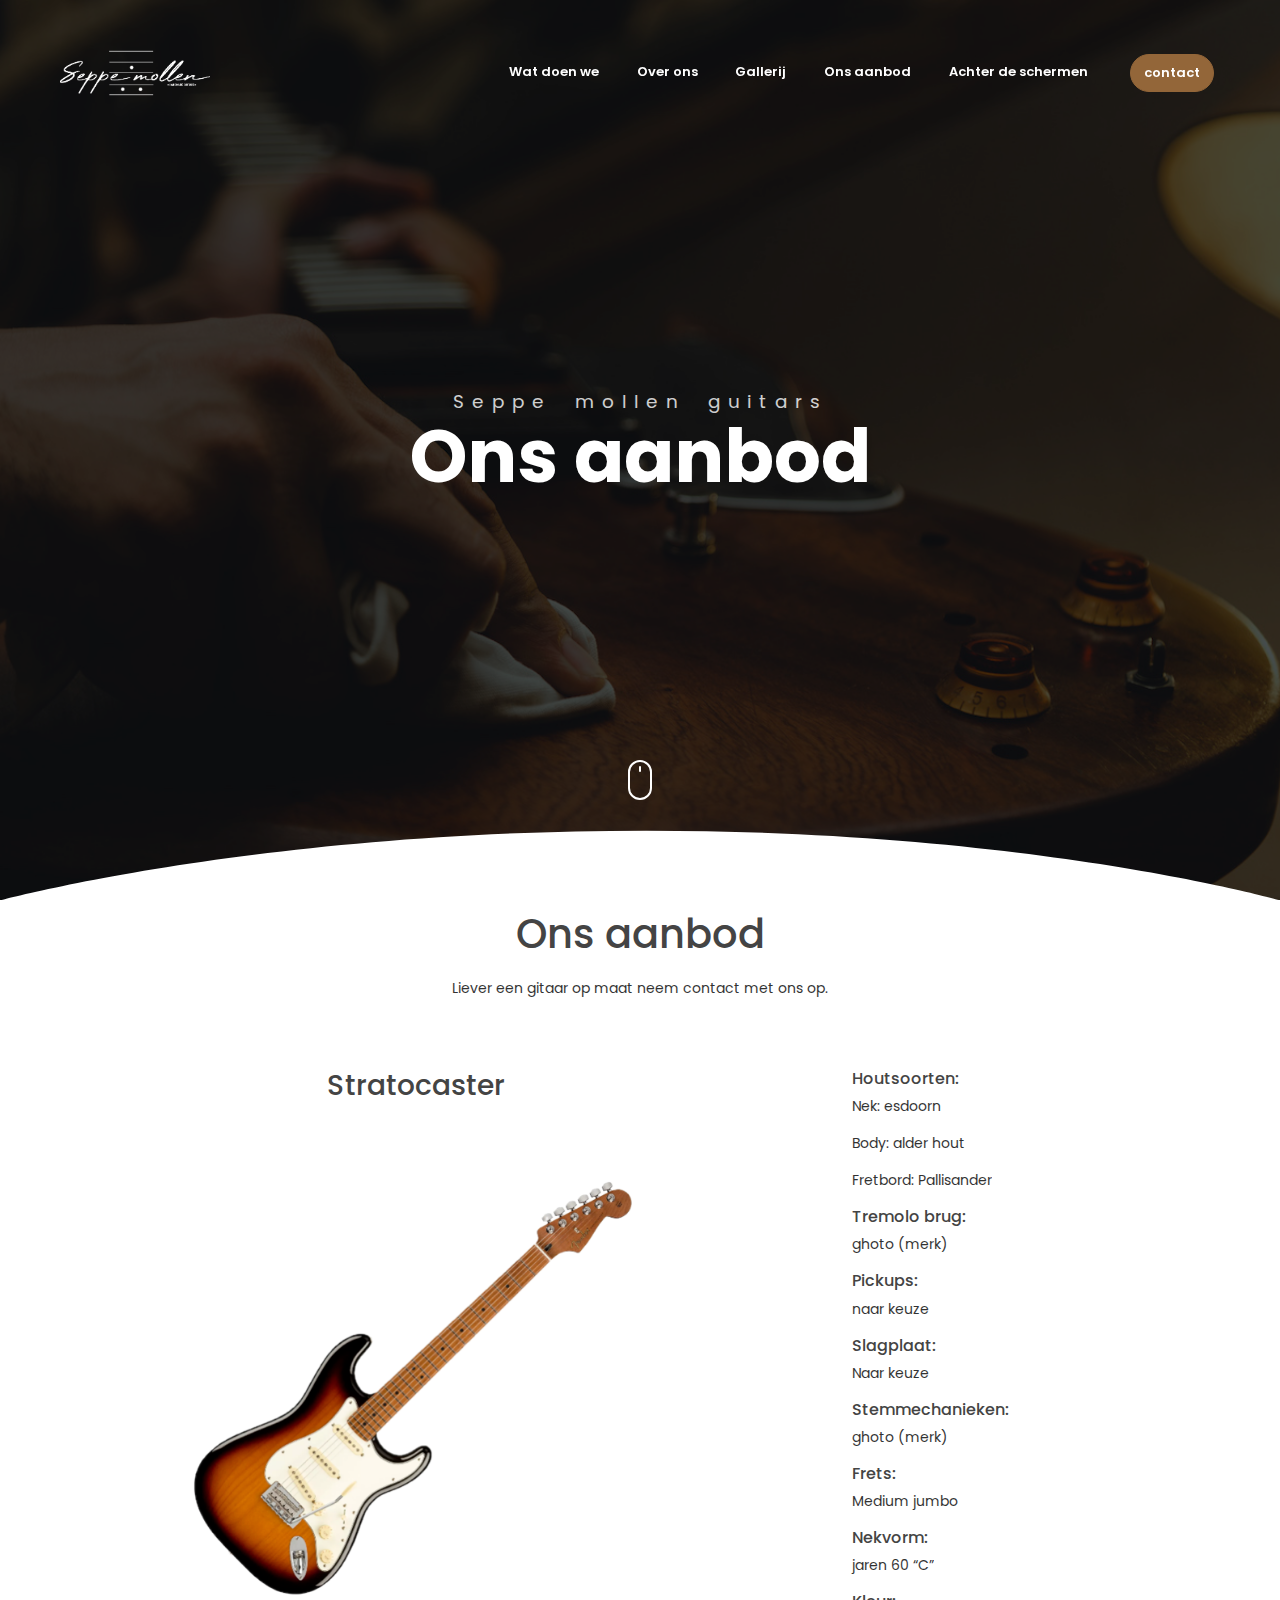
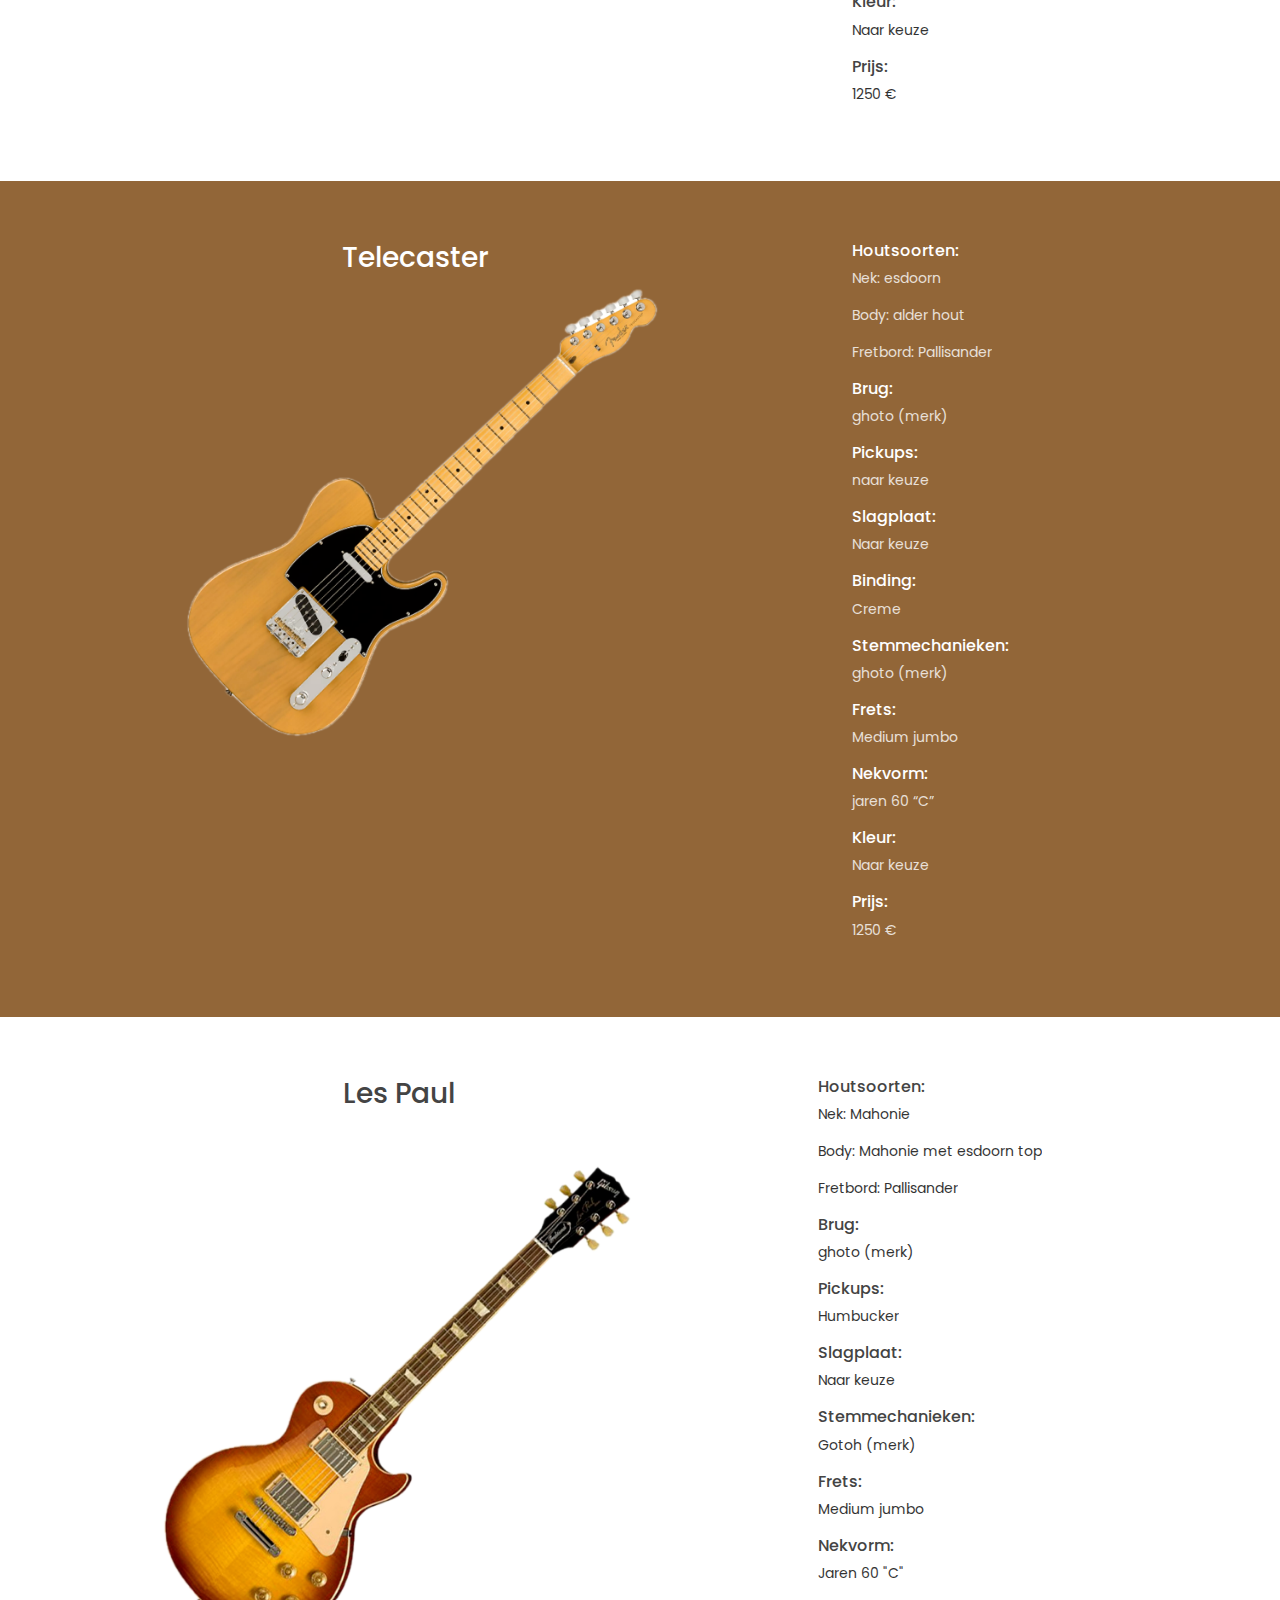
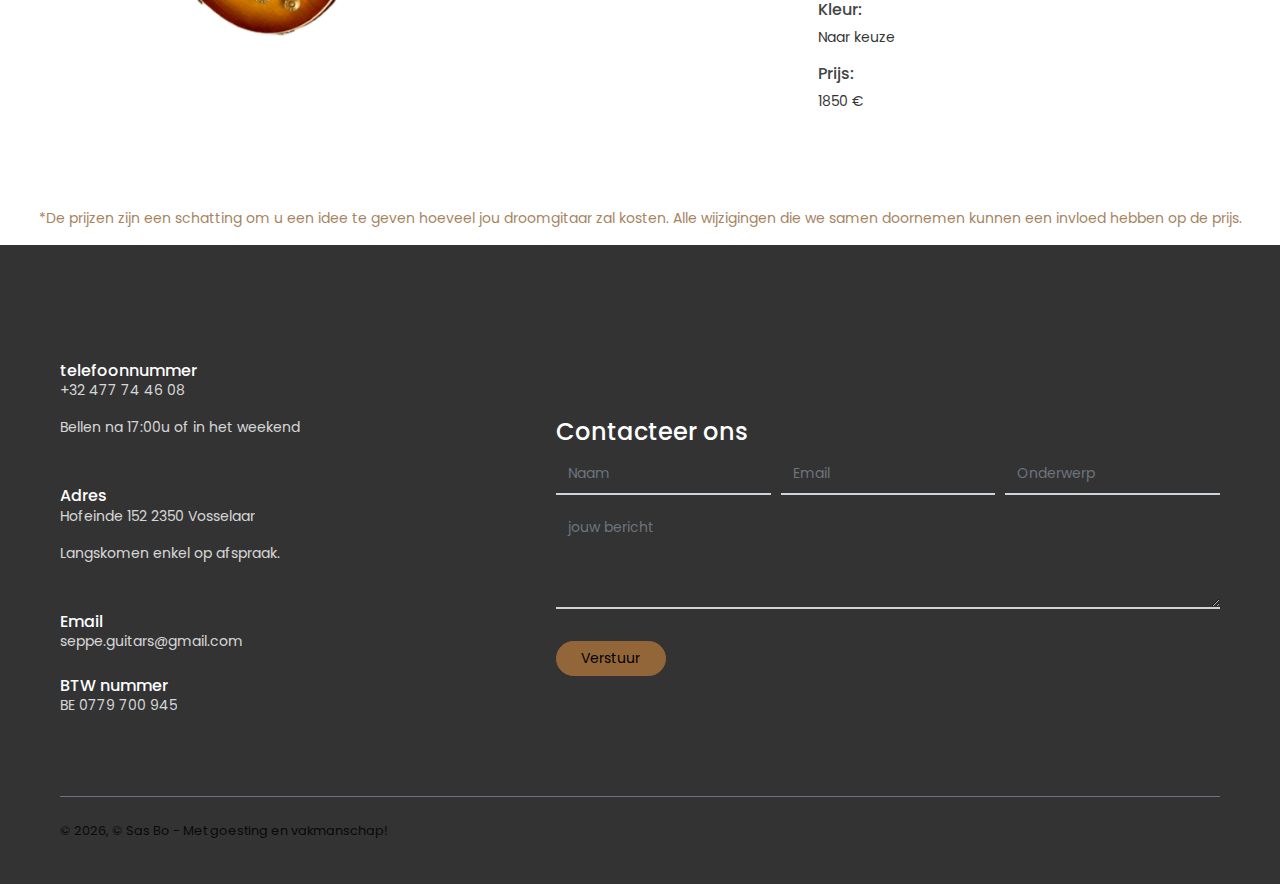
==== commit eeea71ef: "aanpassingen met seppe" ====
--- a/aanbod.html
+++ b/aanbod.html
@@ -70,21 +70,36 @@
     </header>
     <!-- End Of Page Header -->
     <style>
-             .grid-container {
+        .grid-container {
             display: grid;
             grid-template-columns: auto auto;
             gap: 40px;
             row-gap: 40px;
             padding: 40px;
         }
+        .grid-container2 {
+            display: grid;
+            grid-template-columns: auto auto;
+            gap: 40px;
+            row-gap: 40px;
+            padding: 40px;
+            background-color: #926638;
+        }
+        .grid-container3 {
+            display: grid;
+            grid-template-columns: 1fr 1fr 1fr;
+            gap: 40px;
+            row-gap: 40px;
+            padding: 40px;
+        }
         .grid-item {
             padding: 20px;
             text-align: center;
-          
         }
         .image {
-            width: 500px;
-            height: 500px;
+            width: 100%;
+            height: auto;
+            max-width: 500px;
             object-fit: cover;
         }
         .text-content {
@@ -93,58 +108,40 @@
         .more-info {
             text-align: center;
             margin-top: 20px;
-        }
-     
+            color: #926638;
+        }
+        .wit {
+            color: white;
+        }
+        @media (max-width: 768px) {
+            .grid-container, .grid-container2, .grid-container3 {
+                grid-template-columns: 1fr;
+            }
+        }
     </style>
-
-      <!-- Portfolio Section -->
-      <section id="" >
+    
+    <!-- Portfolio Section -->
+    <section id="portfolio">
         <h1 class="section-title text-center">Ons aanbod</h1>
-            <p class="section-subtitle text-center">Liever een gitaar op maat neem contact met ons op. </p>
+        <p class="section-subtitle text-center">Liever een gitaar op maat neem contact met ons op.</p>
+    
+        <!-- Grid 1 -->
         <div class="grid-container">
             <div class="grid-item">
                 <h3>Stratocaster</h3>
-                <img src="./public_html/assets/imgs/vecteezy_electric-guitar-icon-vector-design-template-in-white-background_.jpg" alt="Image 1" class="image">
-            </div>
-            <div class="grid-item text-content">
-                <h6>Houtsoorten:</h6>
-                        <p>Nek: esdoorn</p>
-                        <p>Body: alder hout</p>
-                        <p>Fretbord: Pallisander</p>
-                        <h6>Tremolo brug:</h6>
-                        <p>ghoto (merk)</p>
-                        <h6>Pickups:</h6>
-                        <p>naar keuze</p>
-                        <h6>Slagplaat:</h6>
-                        <p>Naar keuze</p>
-                        <h6>Stemmechanieken:</h6>
-                        <p>ghoto (merk)</p>
-                        <h6>Frets:</h6>
-                        <p>Medium jumbo</p>
-                        <h6>Nekvorm:</h6>
-                        <p> jaren 60 “C”</p>
-                        <h6>Kleur:</h6>
-                        <p>Naar keuze</p>
-                        <h6>Prijs:</h6>
-                        <p>1250 €</p>
-            </div>
-            <div class="grid-item">
-                <h3>Telecaster</h3>
-                <img src="./public_html/assets/imgs/3311_R0lVIE5JQyA3ODMtMDQ.jpg" alt="Image 2" class="image">
+                <img src="./public_html/assets/imgs/Achtergrond van Scherm­afbeelding 2024-05-28 om 18.39 verwijderd.12.png" alt="Stratocaster Image" class="image">
             </div>
             <div class="grid-item text-content">
                 <h6>Houtsoorten:</h6>
                 <p>Nek: esdoorn</p>
                 <p>Body: alder hout</p>
                 <p>Fretbord: Pallisander</p>
-                <h6>Brug:</h6>
+                <h6>Tremolo brug:</h6>
                 <p>ghoto (merk)</p>
                 <h6>Pickups:</h6>
                 <p>naar keuze</p>
                 <h6>Slagplaat:</h6>
                 <p>Naar keuze</p>
-                <h6>Binding:</h6>
-                <p>Creme</p>
                 <h6>Stemmechanieken:</h6>
                 <p>ghoto (merk)</p>
                 <h6>Frets:</h6>
@@ -156,40 +153,74 @@
                 <h6>Prijs:</h6>
                 <p>1250 €</p>
             </div>
+        </div>
+    
+        <!-- Grid 2 -->
+        <div class="grid-container2">
             <div class="grid-item">
-                <h3>Les paul</h3>
-                <img src="./public_html/assets/imgs/3311_R0lVIE5JQyA3ODMtMDY.jpg" alt="Image 3" class="image">
+                <h3 class="wit">Telecaster</h3>
+                <img src="./public_html/assets/imgs/Achtergrond van Scherm­afbeelding 2024-05-28 om 18.39 verwijderd.28.png" alt="Telecaster Image" class="image">
+            </div>
+            <div class="grid-item text-content">
+                <h6 class="wit">Houtsoorten:</h6>
+                <p class="wit">Nek: esdoorn</p>
+                <p class="wit">Body: alder hout</p>
+                <p class="wit">Fretbord: Pallisander</p>
+                <h6 class="wit">Brug:</h6>
+                <p class="wit">ghoto (merk)</p>
+                <h6 class="wit">Pickups:</h6>
+                <p class="wit">naar keuze</p>
+                <h6 class="wit">Slagplaat:</h6>
+                <p class="wit">Naar keuze</p>
+                <h6 class="wit">Binding:</h6>
+                <p class="wit">Creme</p>
+                <h6 class="wit">Stemmechanieken:</h6>
+                <p class="wit">ghoto (merk)</p>
+                <h6 class="wit">Frets:</h6>
+                <p class="wit">Medium jumbo</p>
+                <h6 class="wit">Nekvorm:</h6>
+                <p class="wit"> jaren 60 “C”</p>
+                <h6 class="wit">Kleur:</h6>
+                <p class="wit">Naar keuze</p>
+                <h6 class="wit">Prijs:</h6>
+                <p class="wit">1250 €</p>
+            </div>
+        </div>
+    
+        <!-- Grid 3 -->
+        <div class="grid-container">
+            <div class="grid-item">
+                <h3>Les Paul</h3>
+                <img src="./public_html/assets/imgs/Achtergrond van Scherm­afbeelding 2024-05-28 om 18.39 verwijderd.46.png" alt="Les Paul Image" class="image">
             </div>
             <div class="grid-item text-content">
                 <h6>Houtsoorten:</h6>
-                        <p>Nek: Mahonie</p>
-                        <p>Body: Mahonie met esdoorn top</p>
-                        <p>Fretbord: Pallisander</p>
-                        <h6>brug:</h6>
-                        <p>ghoto (merk)</p>
-                        <h6>Pickups:</h6>
-                        <p>Humbucker</p>
-                        <h6>Slagplaat:</h6>
-                        <p>Naar keuze</p>
-                        <h6>Stemmechanieken:</h6>
-                        <p>Gotoh (merk)</p>
-                        <h6>Frets:</h6>
-                        <p>Medium jumbo</p>
-                        <h6>Nekvorm:</h6>
-                        <p>Jaren 60 "C"</p>
-                        <h6>Kleur:</h6>
-                        <p>Naar keuze</p>
-                        <h6>Prijs:</h6>
-                        <p>1850 €</p>
-            </div>
-        </div>
-            
-     <p class="more-info">*De prijzen zijn een schatting om u een idee te geven hoeveel jou droomgitaar zal kosten.
-        Alle wijzigingen die we samen doornemen kunnen een invloed hebben op de prijs.
-        </p>
+                <p>Nek: Mahonie</p>
+                <p>Body: Mahonie met esdoorn top</p>
+                <p>Fretbord: Pallisander</p>
+                <h6>Brug:</h6>
+                <p>ghoto (merk)</p>
+                <h6>Pickups:</h6>
+                <p>Humbucker</p>
+                <h6>Slagplaat:</h6>
+                <p>Naar keuze</p>
+                <h6>Stemmechanieken:</h6>
+                <p>Gotoh (merk)</p>
+                <h6>Frets:</h6>
+                <p>Medium jumbo</p>
+                <h6>Nekvorm:</h6>
+                <p>Jaren 60 "C"</p>
+                <h6>Kleur:</h6>
+                <p>Naar keuze</p>
+                <h6>Prijs:</h6>
+                <p>1850 €</p>
+            </div>
+        </div>
+    
+        <p class="more-info">*De prijzen zijn een schatting om u een idee te geven hoeveel jou droomgitaar zal kosten. Alle wijzigingen die we samen doornemen kunnen een invloed hebben op de prijs.</p>
     </section>
-    <!-- End of portfolio section -->
-
+    
+    <!-- end off Contact Section -->
 
     <!-- Contact Section -->
     <section id="contact" class="section has-img-bg pb-0">
--- a/public_html/assets/css/leadmark.css
+++ b/public_html/assets/css/leadmark.css
@@ -162,13 +162,13 @@
 }
 
 a {
-  color: #ff6e42;
+  color: #926638;
   text-decoration: none;
   background-color: transparent;
 }
 
 a:hover {
-  color: #f53900;
+  color: #926638;
   text-decoration: none;
 }
 
@@ -4670,6 +4670,7 @@
   content: "";
   background: no-repeat center center;
   background-size: 100% 100%;
+  
 }
 
 @media (max-width: 575.98px) {
@@ -11856,6 +11857,7 @@
           opacity: 1;
       }
       #about{
-        background-color: #936639;
+        background-color:#936639 ;
       }
+     
       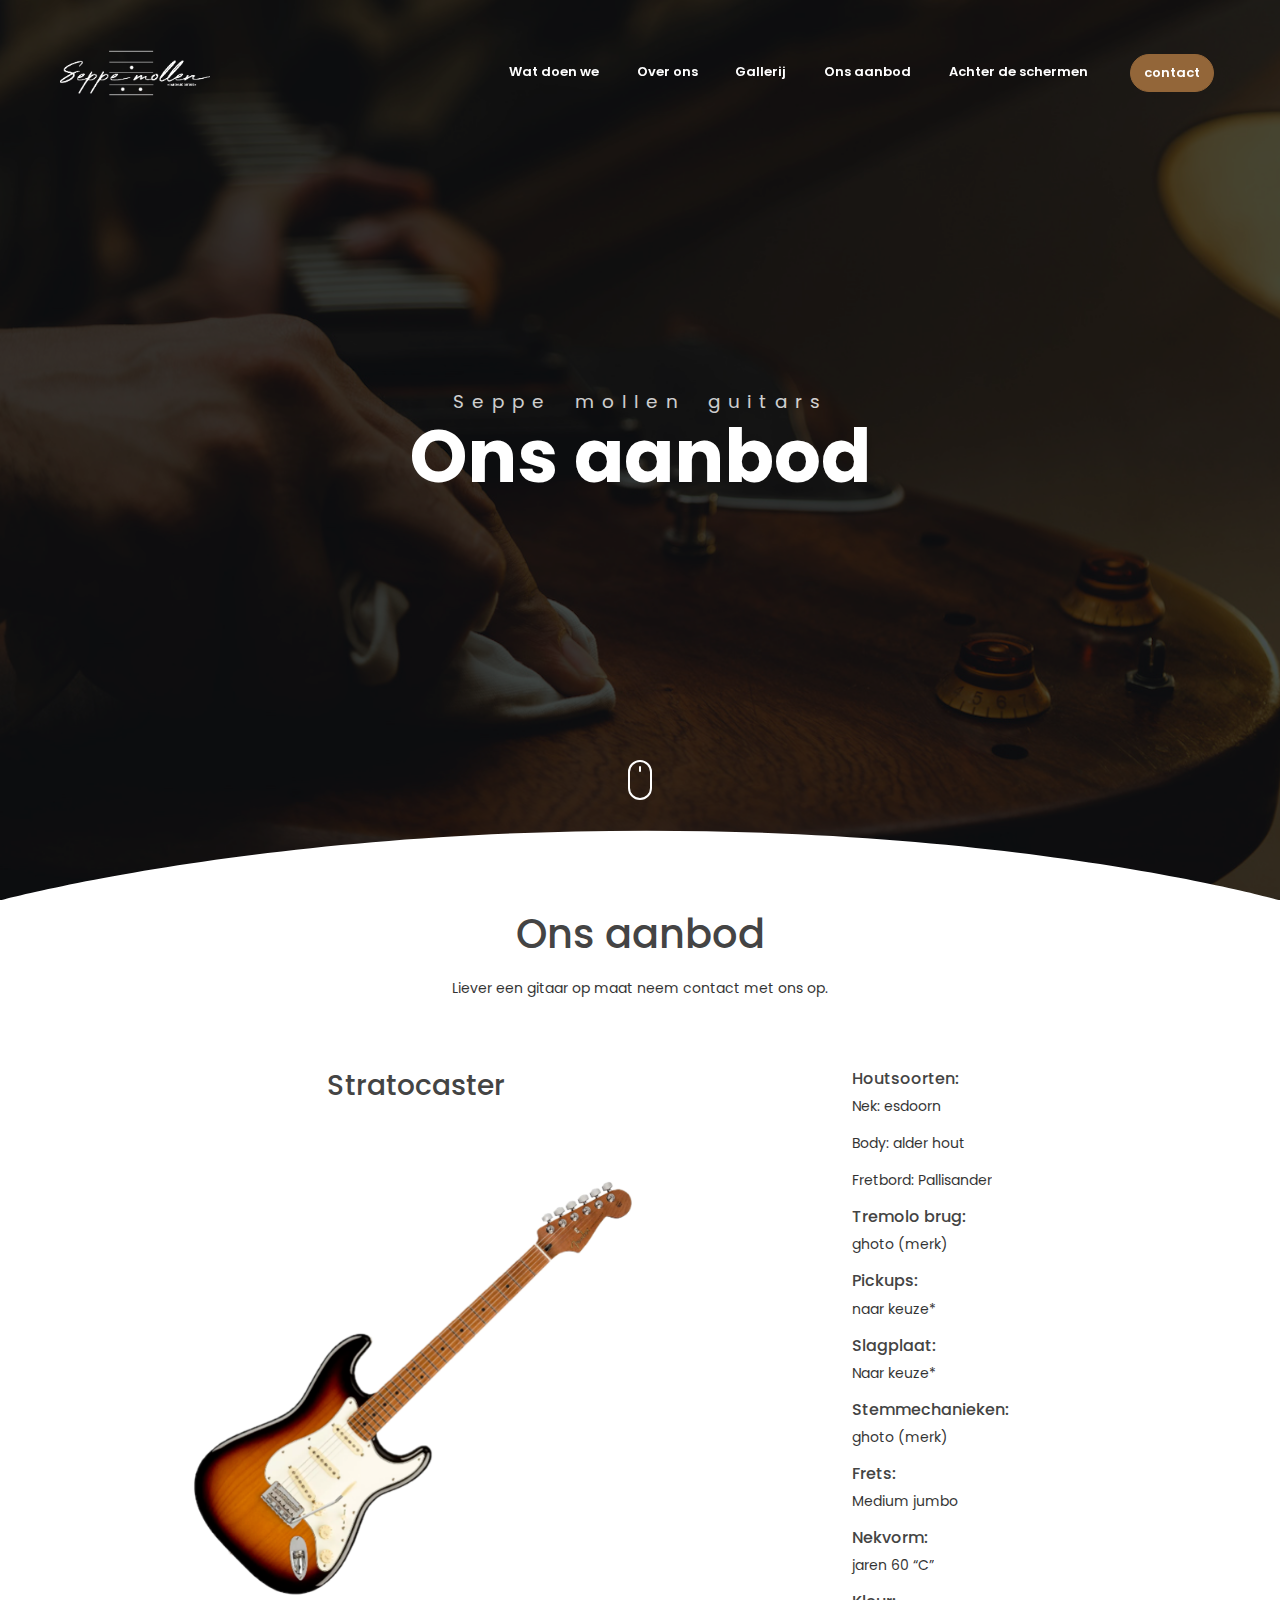
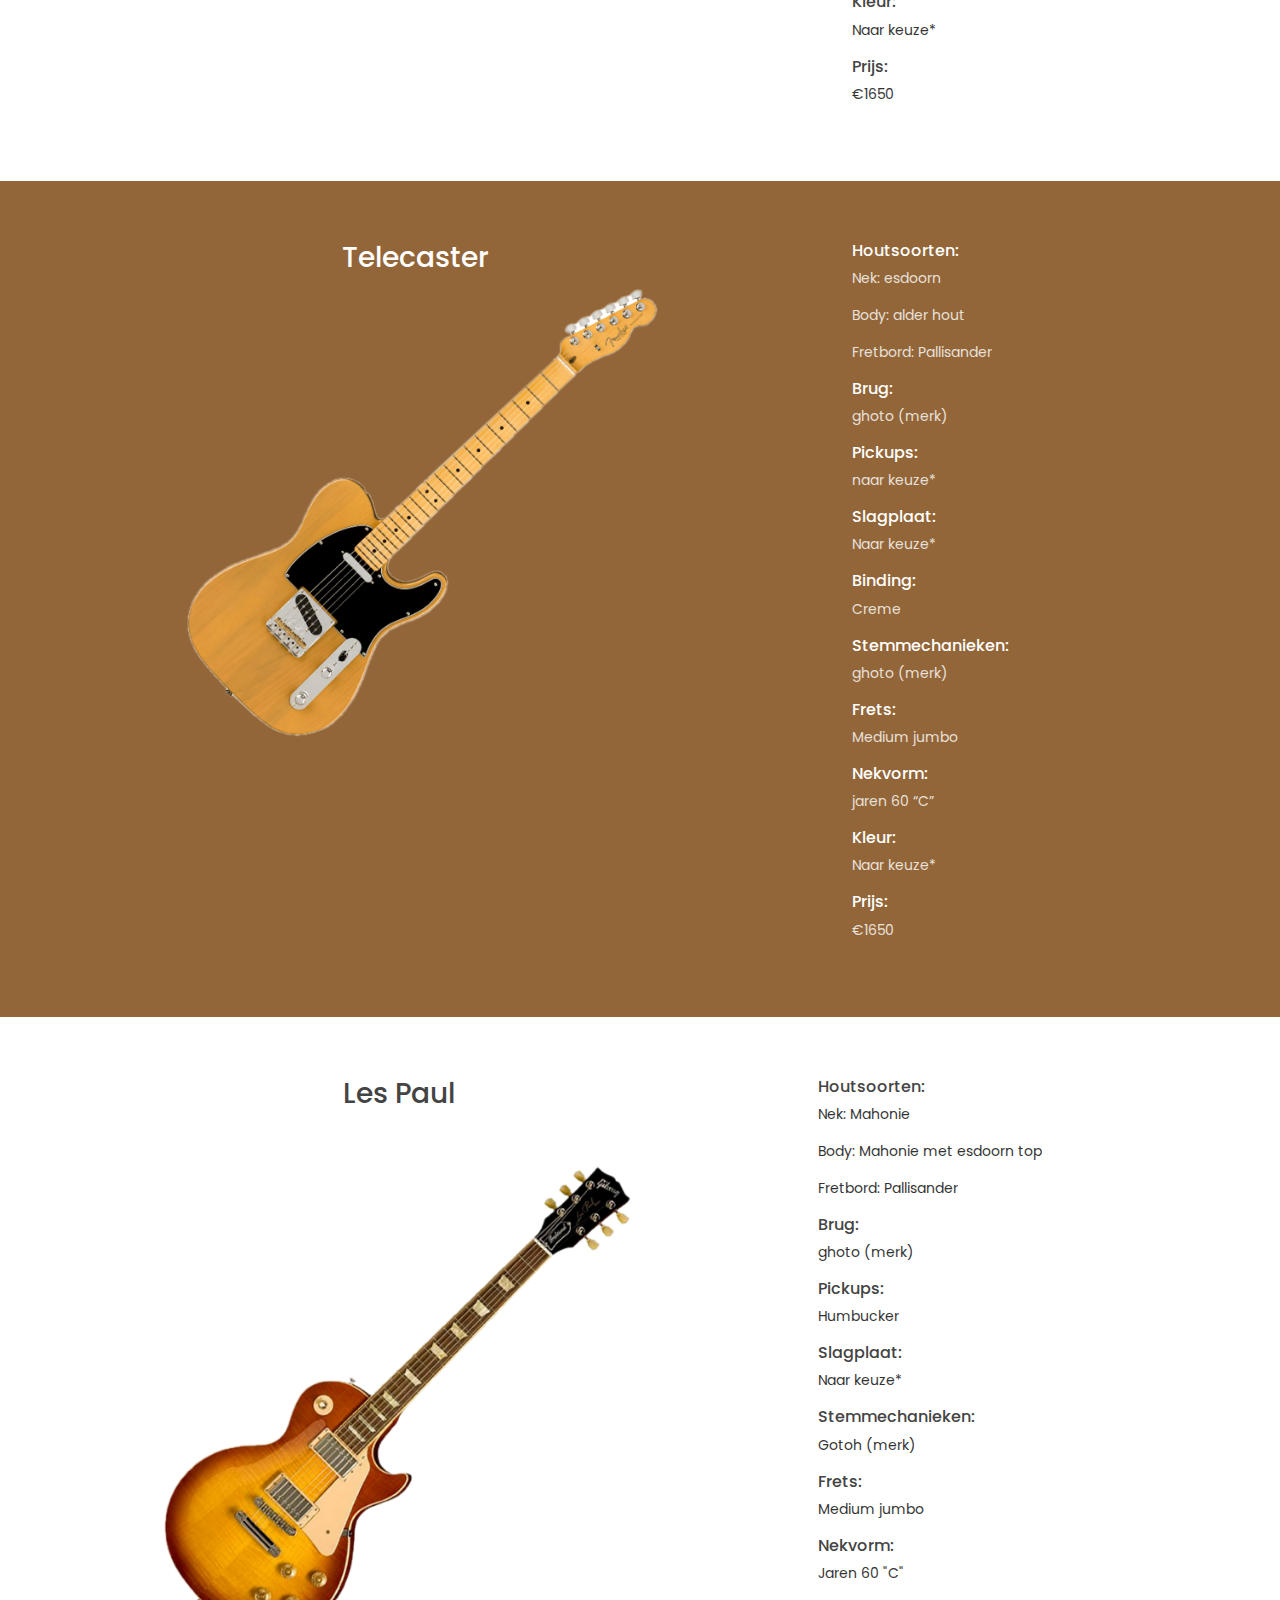
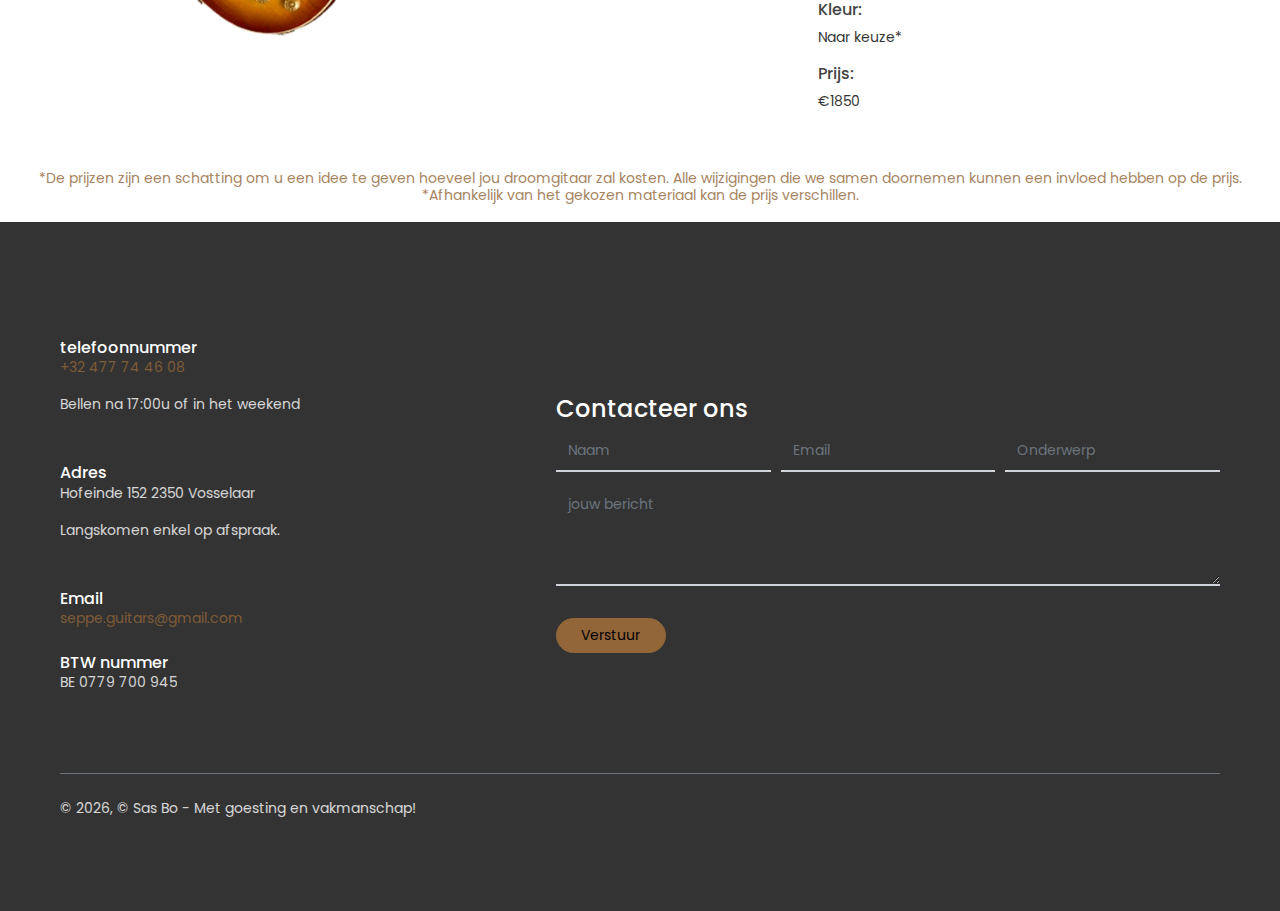
==== commit ce94bb7b: "nieuwe aanpassingen" ====
--- a/aanbod.html
+++ b/aanbod.html
@@ -107,7 +107,8 @@
         }
         .more-info {
             text-align: center;
-            margin-top: 20px;
+            margin-top: -20px;
+           
             color: #926638;
         }
         .wit {
@@ -139,9 +140,9 @@
                 <h6>Tremolo brug:</h6>
                 <p>ghoto (merk)</p>
                 <h6>Pickups:</h6>
-                <p>naar keuze</p>
+                <p>naar keuze*</p>
                 <h6>Slagplaat:</h6>
-                <p>Naar keuze</p>
+                <p>Naar keuze*</p>
                 <h6>Stemmechanieken:</h6>
                 <p>ghoto (merk)</p>
                 <h6>Frets:</h6>
@@ -149,9 +150,9 @@
                 <h6>Nekvorm:</h6>
                 <p> jaren 60 “C”</p>
                 <h6>Kleur:</h6>
-                <p>Naar keuze</p>
+                <p>Naar keuze*</p>
                 <h6>Prijs:</h6>
-                <p>1250 €</p>
+                <p>€1650</p>
             </div>
         </div>
     
@@ -169,9 +170,9 @@
                 <h6 class="wit">Brug:</h6>
                 <p class="wit">ghoto (merk)</p>
                 <h6 class="wit">Pickups:</h6>
-                <p class="wit">naar keuze</p>
+                <p class="wit">naar keuze*</p>
                 <h6 class="wit">Slagplaat:</h6>
-                <p class="wit">Naar keuze</p>
+                <p class="wit">Naar keuze*</p>
                 <h6 class="wit">Binding:</h6>
                 <p class="wit">Creme</p>
                 <h6 class="wit">Stemmechanieken:</h6>
@@ -181,9 +182,9 @@
                 <h6 class="wit">Nekvorm:</h6>
                 <p class="wit"> jaren 60 “C”</p>
                 <h6 class="wit">Kleur:</h6>
-                <p class="wit">Naar keuze</p>
+                <p class="wit">Naar keuze*</p>
                 <h6 class="wit">Prijs:</h6>
-                <p class="wit">1250 €</p>
+                <p class="wit">€1650</p>
             </div>
         </div>
     
@@ -203,7 +204,7 @@
                 <h6>Pickups:</h6>
                 <p>Humbucker</p>
                 <h6>Slagplaat:</h6>
-                <p>Naar keuze</p>
+                <p>Naar keuze*</p>
                 <h6>Stemmechanieken:</h6>
                 <p>Gotoh (merk)</p>
                 <h6>Frets:</h6>
@@ -211,13 +212,14 @@
                 <h6>Nekvorm:</h6>
                 <p>Jaren 60 "C"</p>
                 <h6>Kleur:</h6>
-                <p>Naar keuze</p>
+                <p>Naar keuze*</p>
                 <h6>Prijs:</h6>
-                <p>1850 €</p>
+                <p>€1850</p>
             </div>
         </div>
     
         <p class="more-info">*De prijzen zijn een schatting om u een idee te geven hoeveel jou droomgitaar zal kosten. Alle wijzigingen die we samen doornemen kunnen een invloed hebben op de prijs.</p>
+        <p class="more-info">*Afhankelijk van het gekozen materiaal kan de prijs verschillen.</p>
     </section>
     
     <!-- end off Contact Section -->
@@ -228,7 +230,7 @@
             <div class="row align-items-center">
                 <div class="col-md-5 my-3">
                     <h6 class="mb-01">telefoonnummer</h6>
-                    <p class="mb-4">+32 477 74 46 08</p>
+                    <p class="mb-4"><a href="tel:+32 477 74 46 08?subject=Vraag%20voor%20meer%20info">+32 477 74 46 08</a></p>
                     <p class="mb-5" >Bellen na 17:00u of in het weekend </p>
 
                     <h6 class="mb-01">Adres</h6>
@@ -237,7 +239,7 @@
                        <p class="mb-5" > Langskomen enkel op afspraak.</p>
 
                     <h6 class="mb-01">Email</h6>
-                    <p class="mb-01">seppe.guitars@gmail.com</p><br>
+                    <p class="mb-01"><a href="mailto:seppe.guitars@gmail.com?subject=Vraag%20voor%20meer%20info">seppe.guitars@gmail.com</a></p><br>
                     
                     <h6 class="mb-01">BTW nummer</h6>
                     <p class="mb-01">BE 0779 700 945</p>
@@ -269,7 +271,7 @@
             </div>
             <!-- Page Footer -->
             <footer class="mt-5 py-4 border-top border-secondary">
-                <p class="mb-0 small">&copy; <script>document.write(new Date().getFullYear())</script>, © Sas Bo - Met goesting en vakmanschap! </p>     
+                <p class="mb-5">&copy; <script>document.write(new Date().getFullYear())</script>, © Sas Bo - Met goesting en vakmanschap! </p>     
             </footer>
             <!-- End of Page Footer -->  
         </div>
--- a/public_html/assets/css/leadmark.css
+++ b/public_html/assets/css/leadmark.css
@@ -11496,6 +11496,9 @@
 .header .overlay .title {
   font-size: calc(30px + (70 - 30) * ((100vw - 320px) / (1200 - 320)));
   font-weight: bold;
+  text-align: center;
+
+
 }
 
 .header .shape svg {
@@ -11860,4 +11863,6 @@
         background-color:#936639 ;
       }
      
-      +      .facebook{
+       
+      }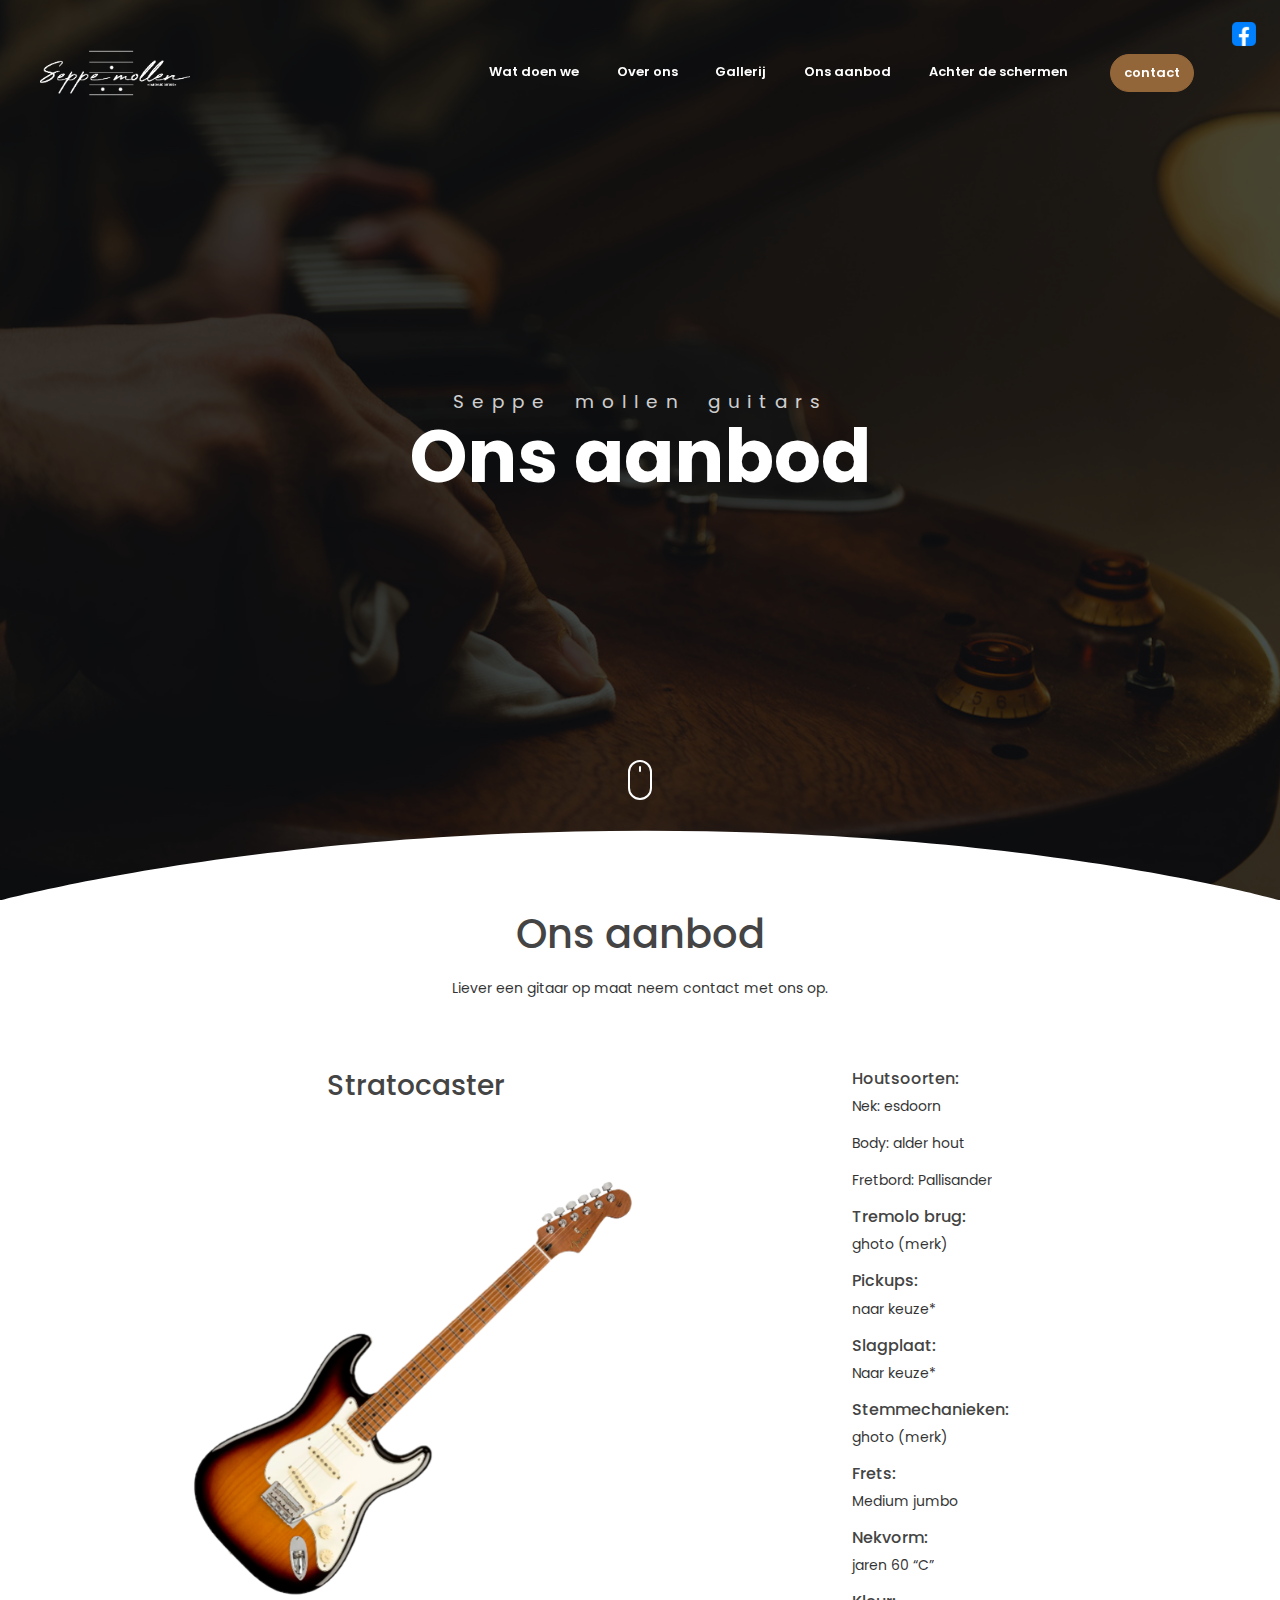
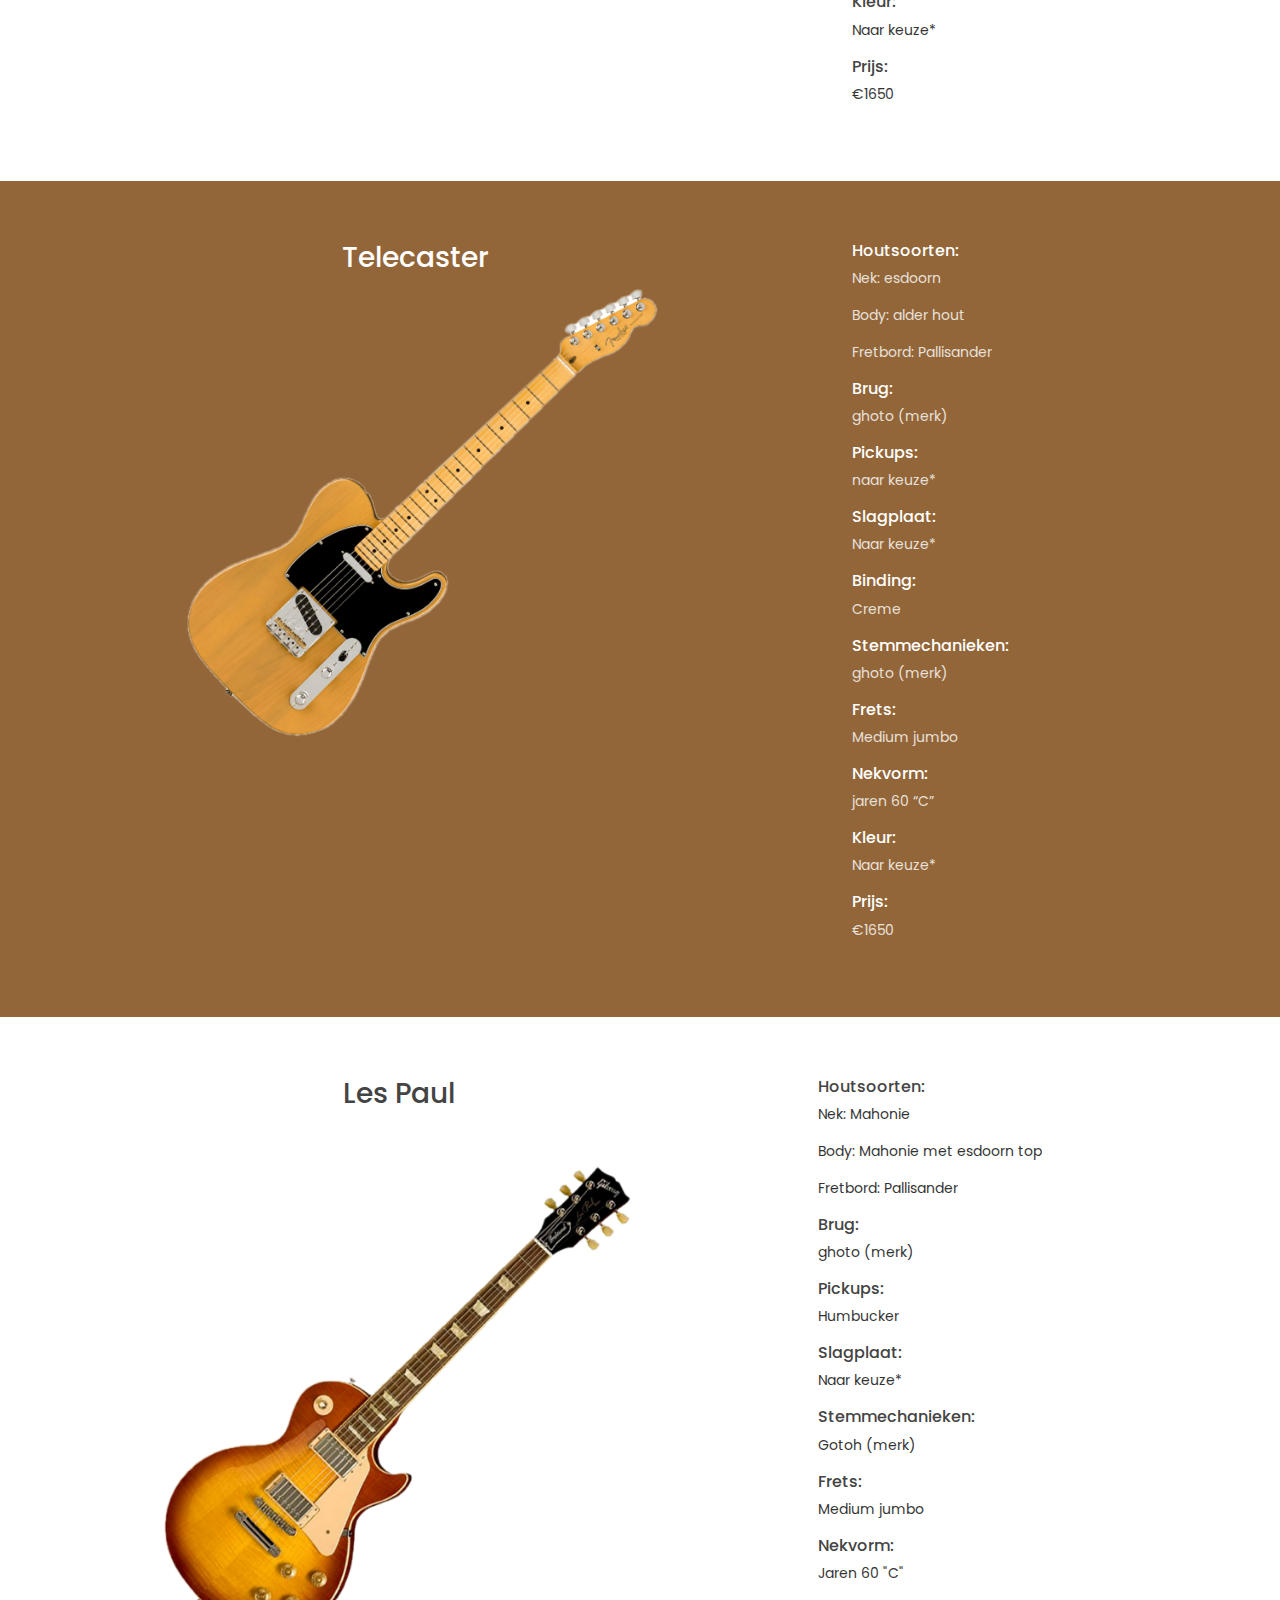
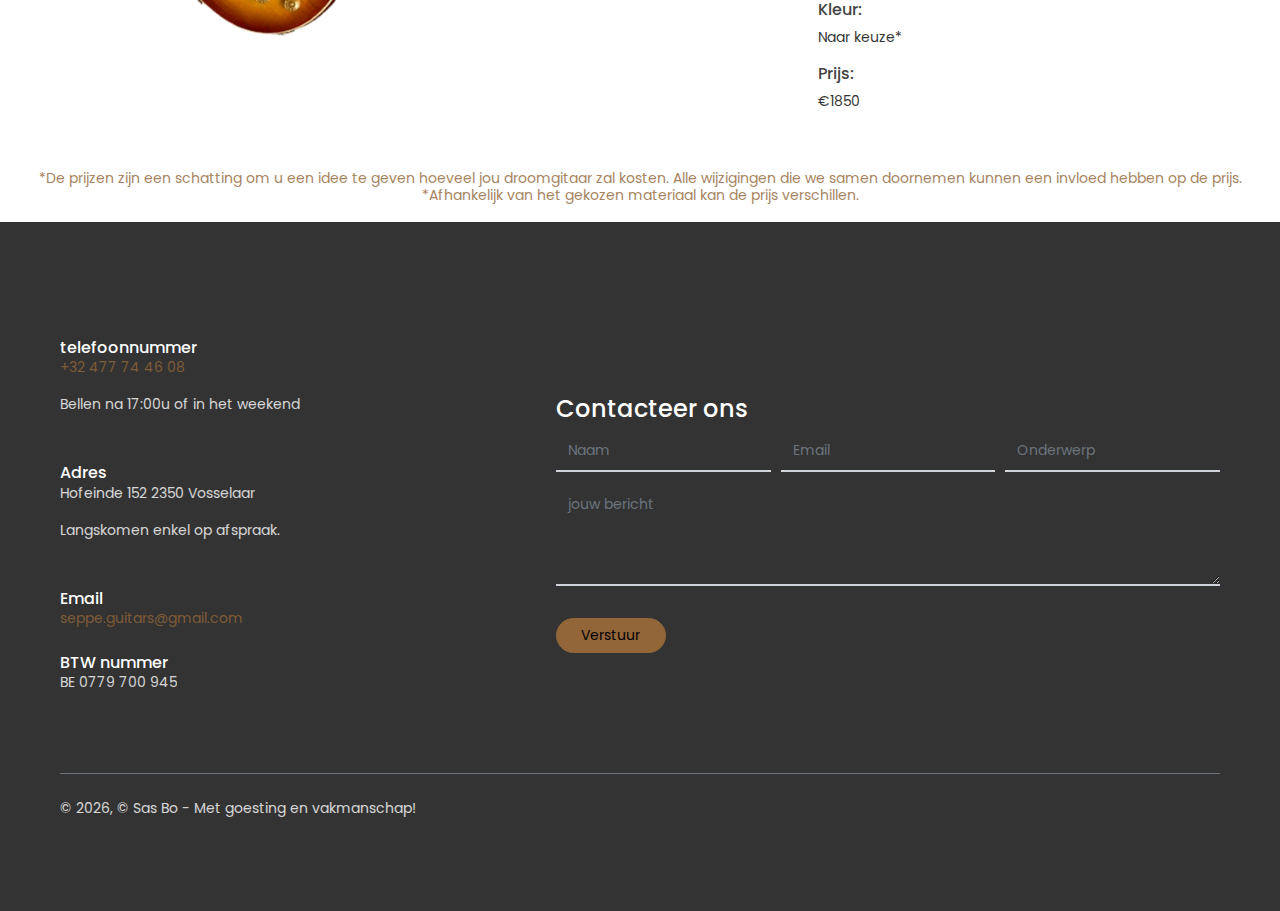
==== commit 4ae99172: "updates" ====
--- a/aanbod.html
+++ b/aanbod.html
@@ -52,6 +52,12 @@
                 </ul>
             </div>
         </div>
+        <div>
+            <a href="https://www.facebook.com/Seppe-mollen-guitars-102087295723828" target="_blank">
+                <img class="facebook" src="/public_html/assets/imgs/facebook-logo-facebook-icon-transparent-free-png.webp" width="40px" alt="Facebook">
+            </a>
+            
+        </div>
     </nav>
     <!-- End Of Second Navigation -->
 
--- a/public_html/assets/css/leadmark.css
+++ b/public_html/assets/css/leadmark.css
@@ -4978,7 +4978,7 @@
 }
 
 .navbar-light .navbar-toggler-icon {
-  background-image: url("data:image/svg+xml,%3csvg viewBox='0 0 30 30' xmlns='http://www.w3.org/2000/svg'%3e%3cpath stroke='rgba(0, 0, 0, 0.8)' stroke-width='2' stroke-linecap='round' stroke-miterlimit='10' d='M4 7h22M4 15h22M4 23h22'/%3e%3c/svg%3e");
+  background-image: url("data:image/svg+xml,%3csvg viewBox='0 0 30 30' xmlns='http://www.w3.org/2000/svg'%3e%3cpath stroke='rgb(147,102,57)' stroke-width='2' stroke-linecap='round' stroke-miterlimit='10' d='M4 7h22M4 15h22M4 23h22'/%3e%3c/svg%3e");
 }
 
 .navbar-light .navbar-text {
@@ -11864,5 +11864,15 @@
       }
      
       .facebook{
-       
-      }+       margin-top: -80px;
+      
+      
+      }
+    
+    
+    
+      @media only screen and (max-width: 480px) {
+        .facebook {
+           display: none;
+        }
+    }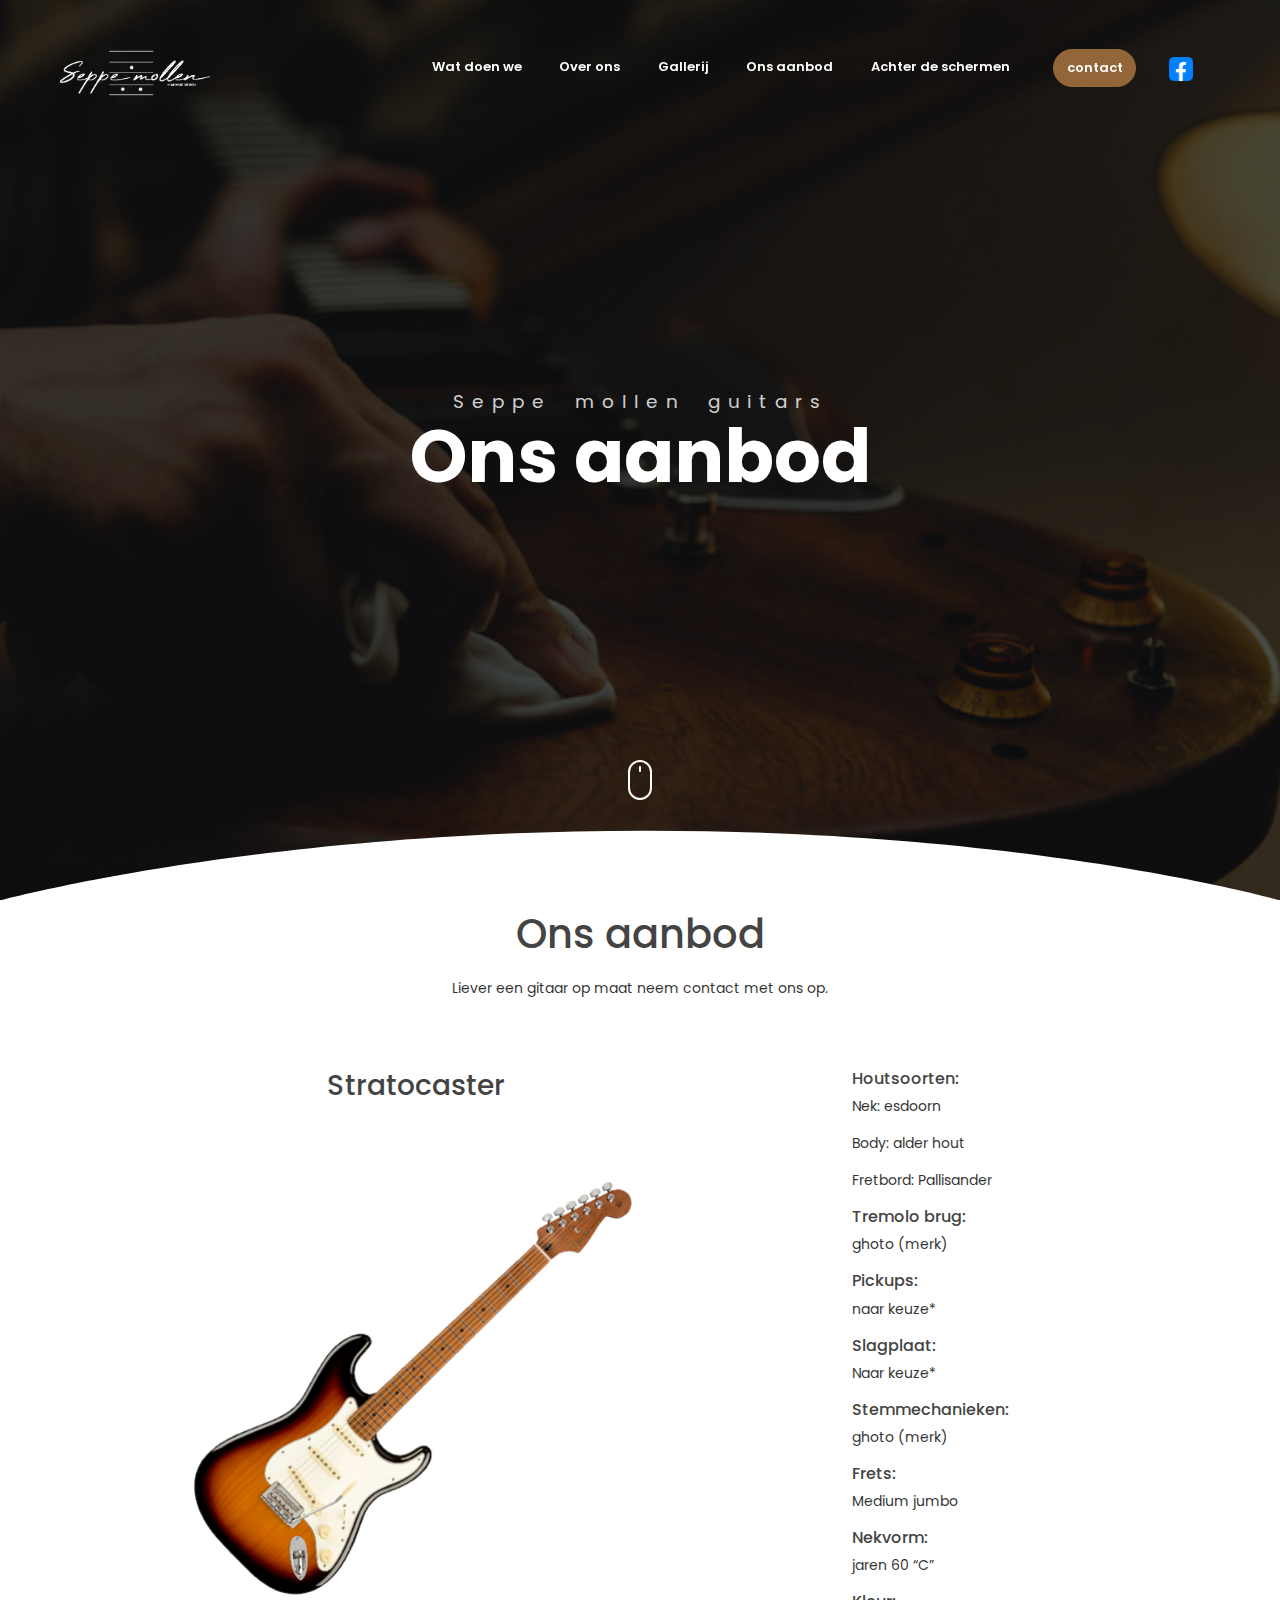
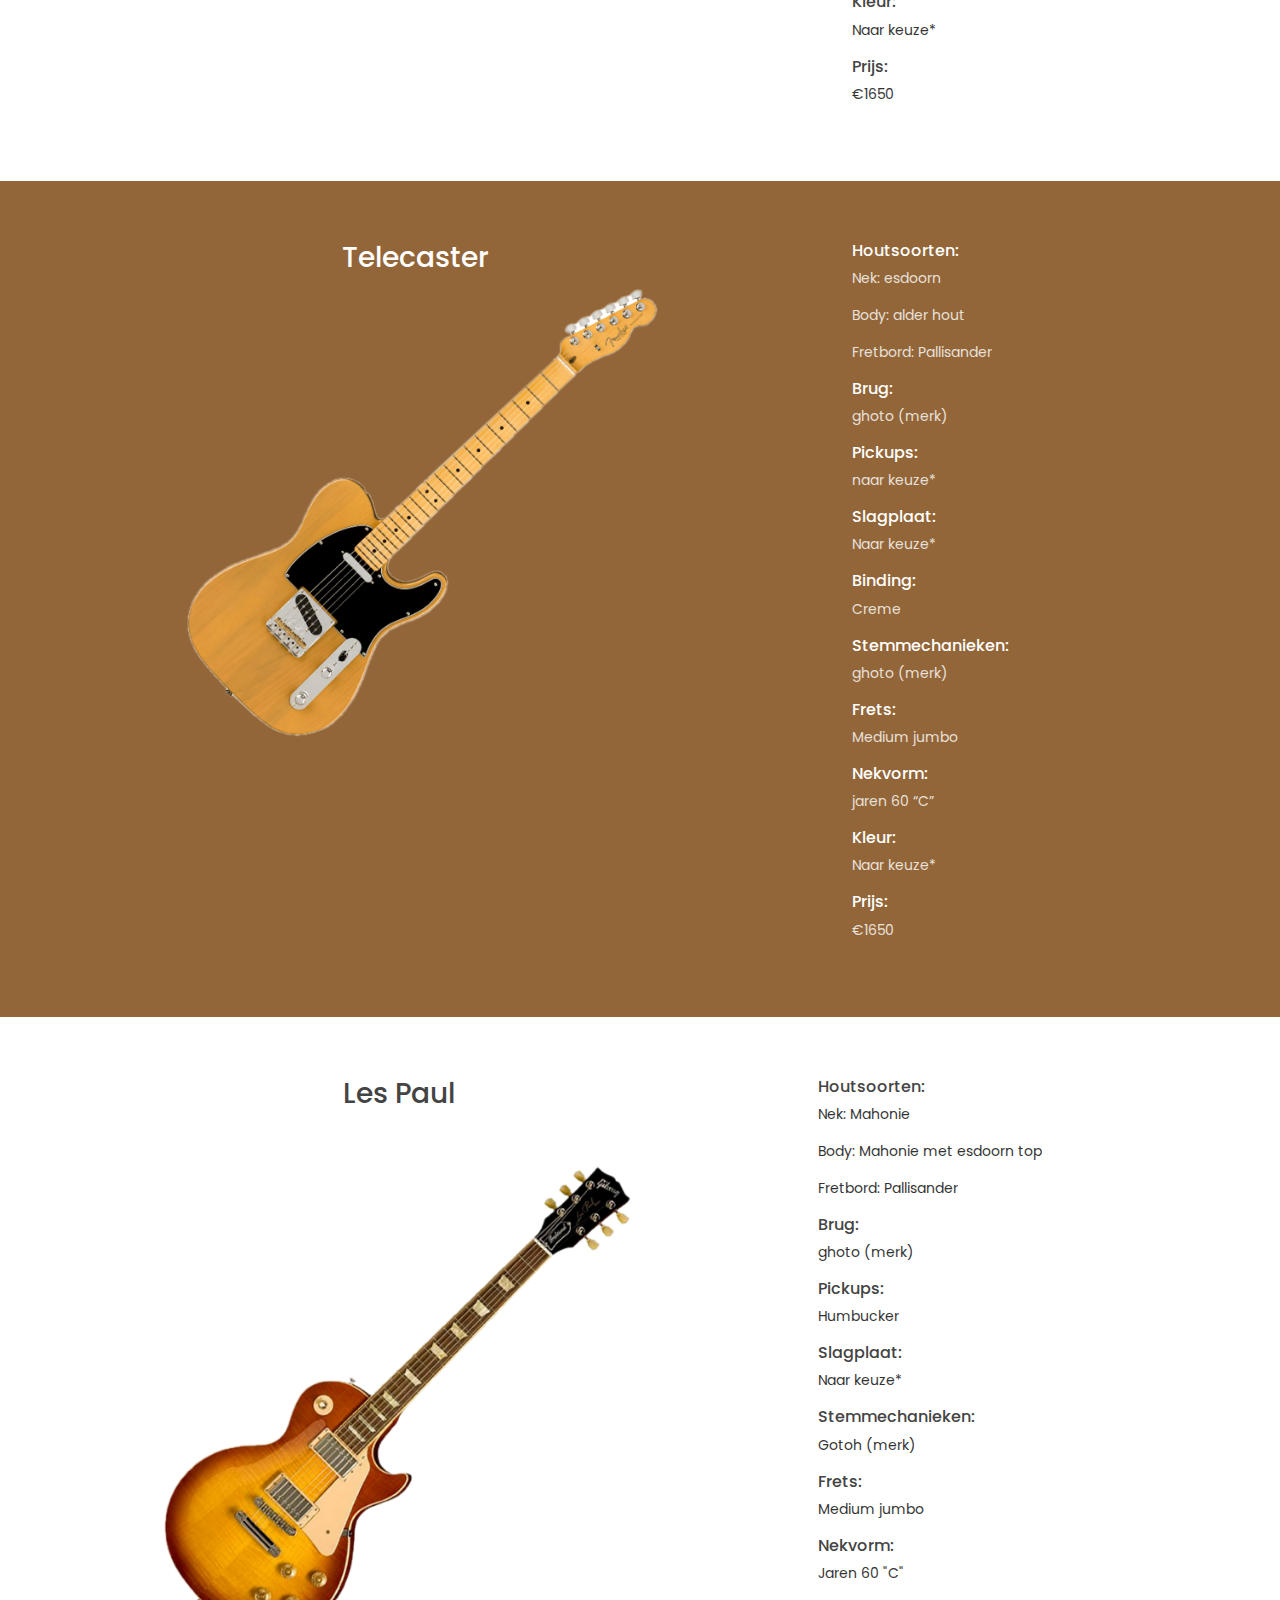
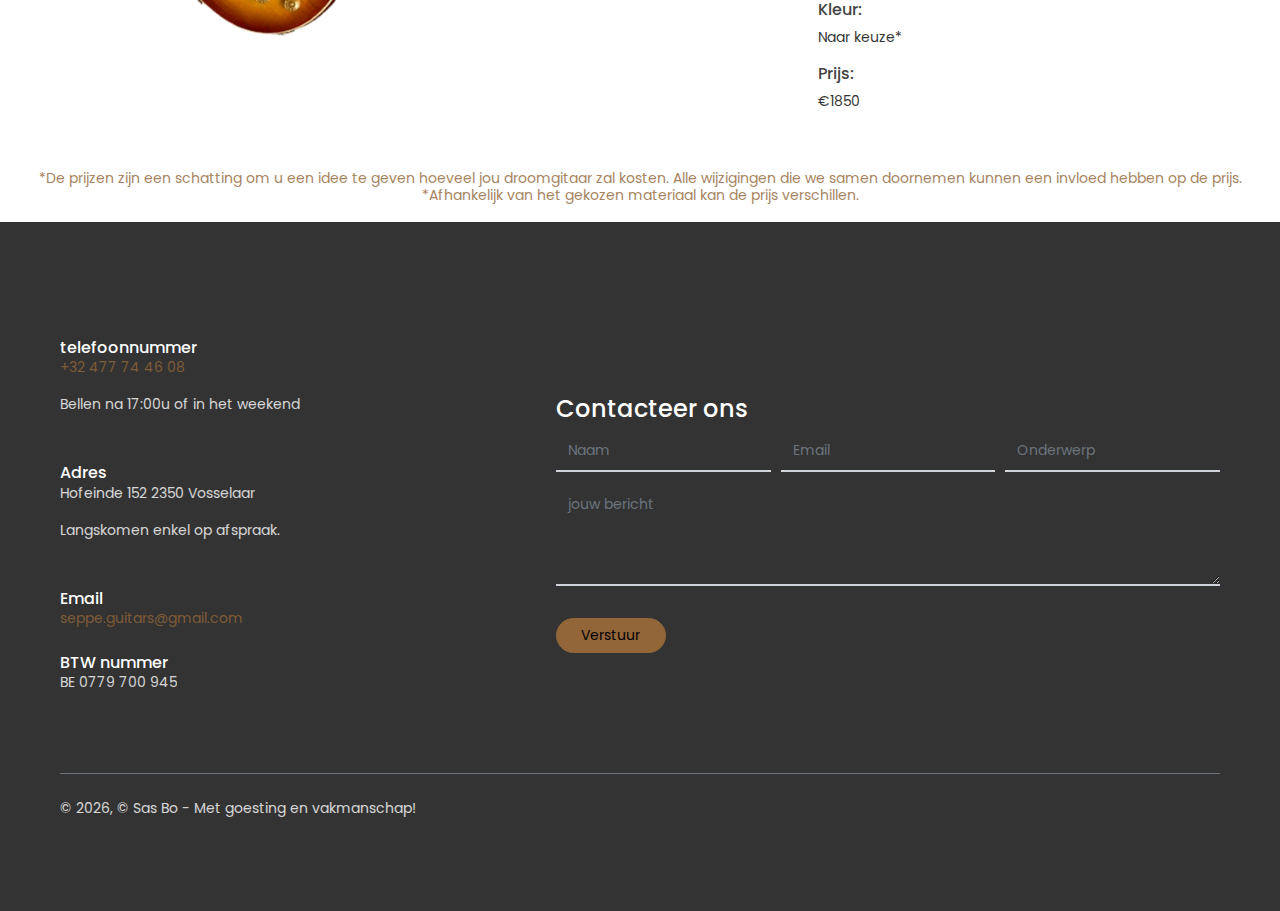
==== commit 653534a4: "footer" ====
--- a/aanbod.html
+++ b/aanbod.html
@@ -49,15 +49,15 @@
                     <li class="nav-item">
                         <a href="#contact" class="ml-4 nav-link btn btn-primary btn-sm rounded">contact</a>
                     </li>
+                    <li class="nav-item">
+                        <a class="nav-link" href="https://www.facebook.com/Seppe-mollen-guitars-102087295723828" target="_blank">
+                            <img class="facebook-icon" src="/public_html/assets/imgs/facebook-logo-facebook-icon-transparent-free-png.webp" width="40px" alt="Facebook">
+                        </a>
+                    </li>
                 </ul>
             </div>
         </div>
-        <div>
-            <a href="https://www.facebook.com/Seppe-mollen-guitars-102087295723828" target="_blank">
-                <img class="facebook" src="/public_html/assets/imgs/facebook-logo-facebook-icon-transparent-free-png.webp" width="40px" alt="Facebook">
-            </a>
-            
-        </div>
+        
     </nav>
     <!-- End Of Second Navigation -->
 
--- a/public_html/assets/css/leadmark.css
+++ b/public_html/assets/css/leadmark.css
@@ -8866,6 +8866,10 @@
   margin-bottom: 0 !important;
   color: #fff;
 }
+.mb-011 {
+  margin-bottom: 0 !important;
+  color: #fff;
+  margin-top: -120px;}
 
 .ml-0,
 .mx-0 {
@@ -11220,6 +11224,7 @@
     -webkit-transition: none;
     transition: none;
   }
+ 
 }
 
 .navbar.navbar-dark .navbar-brand {
@@ -11242,6 +11247,7 @@
 .navbar.custom-navbar {
   padding-top: 1.5rem;
   padding-bottom: 1.5rem;
+  
   
 }
 
@@ -11862,17 +11868,28 @@
       #about{
         background-color:#936639 ;
       }
+      .facebook-icon {
+        width: 40px;
+       margin-top: -8px;
+    }
+    .container1{
+      justify-content: center;
+   
+      
+    }
+
+    @media (max-width: 768px) {
+      .facebook-icon {
+margin-left: 90%;
+margin-top: -110%;
+         
+      }
+      .mb-011 {
+        margin-bottom: 0 !important;
+        color: #fff;
+      margin-top: -40px;
+        }
      
-      .facebook{
-       margin-top: -80px;
-      
-      
-      }
-    
-    
-    
-      @media only screen and (max-width: 480px) {
-        .facebook {
-           display: none;
-        }
-    }+  
+     
+  }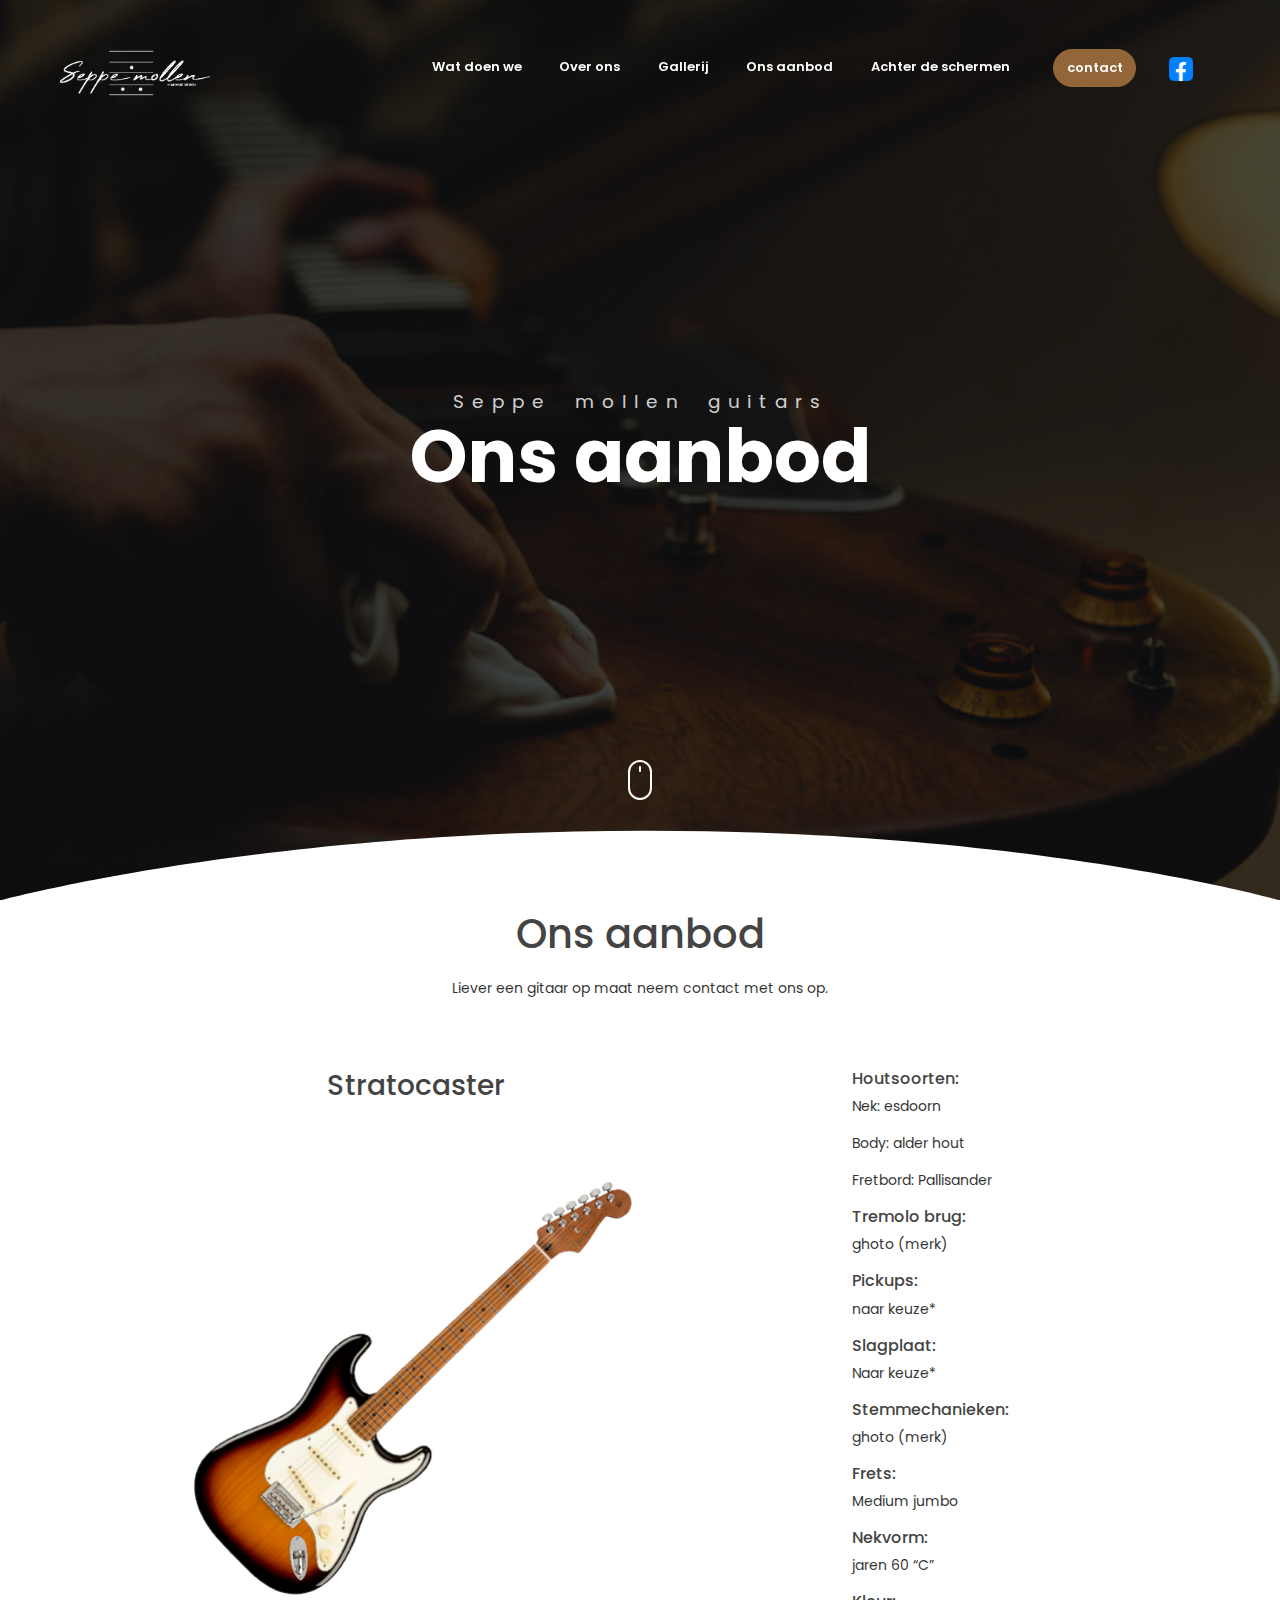
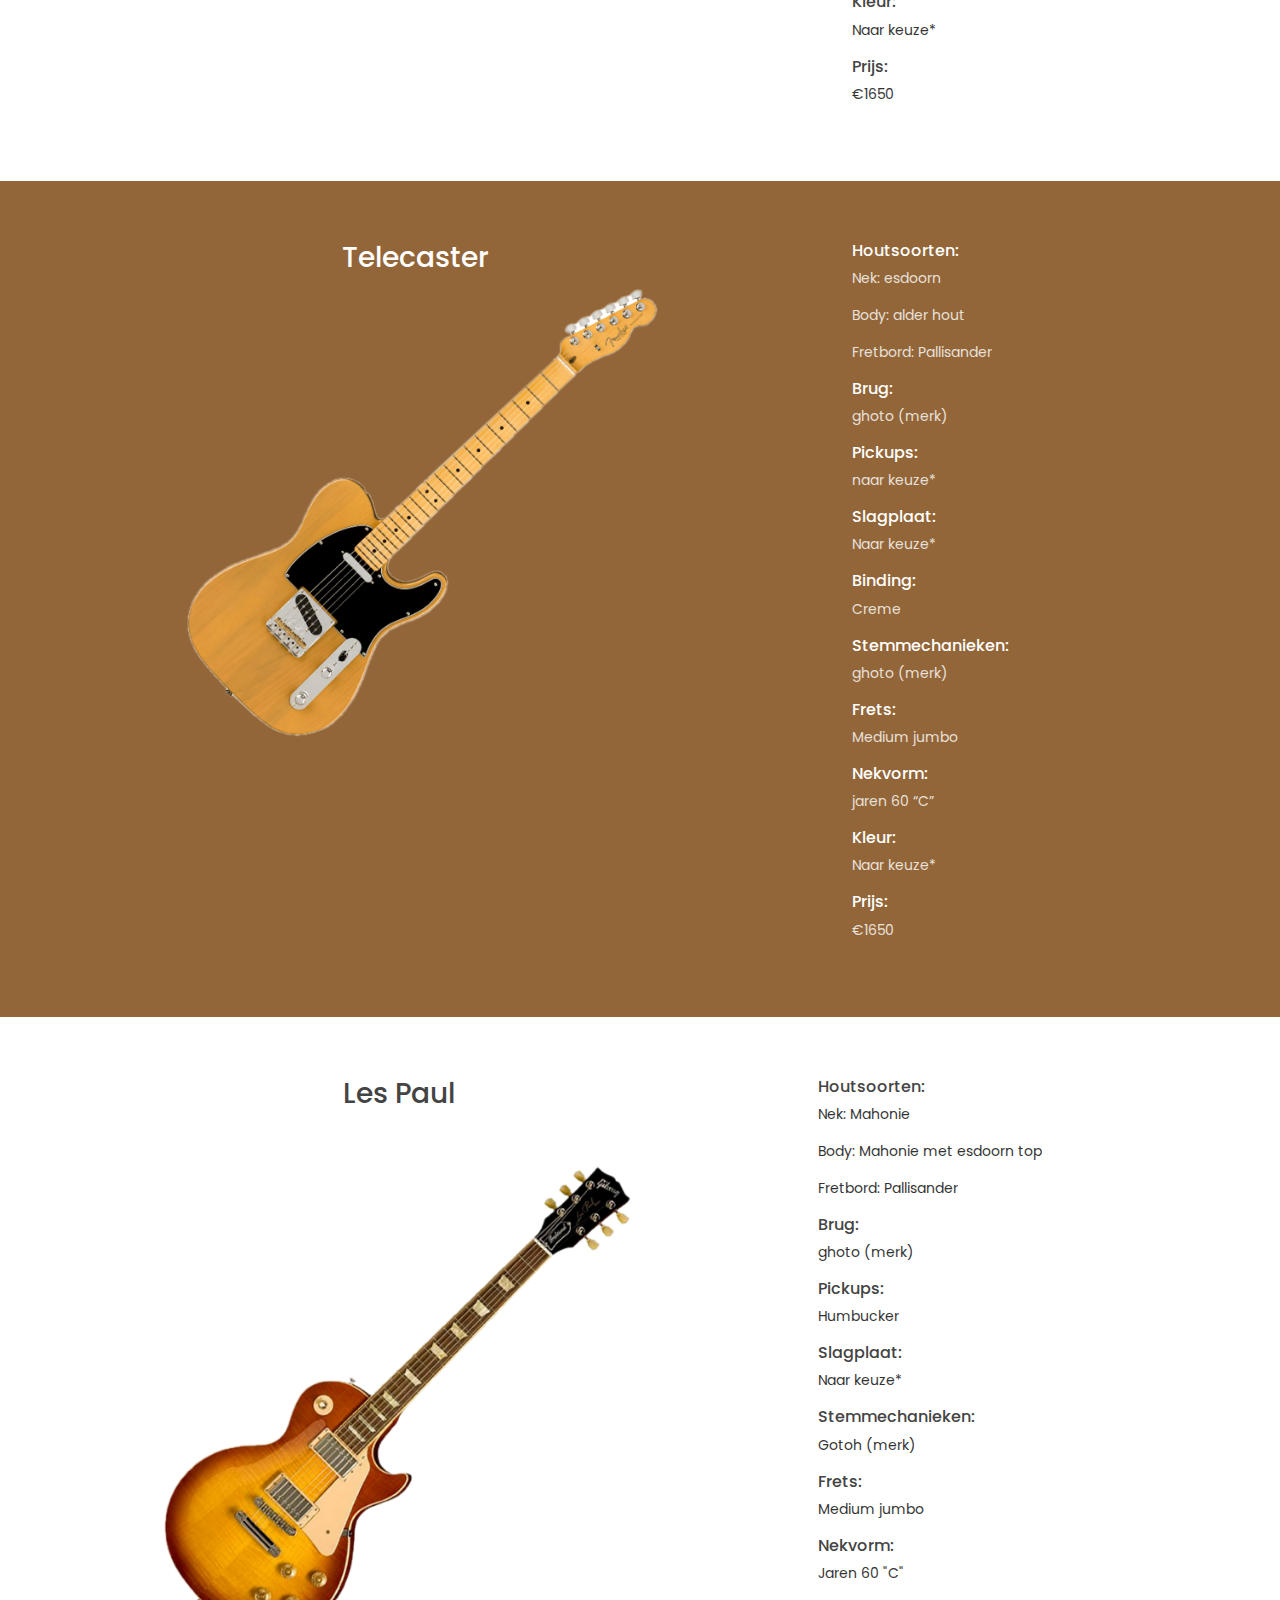
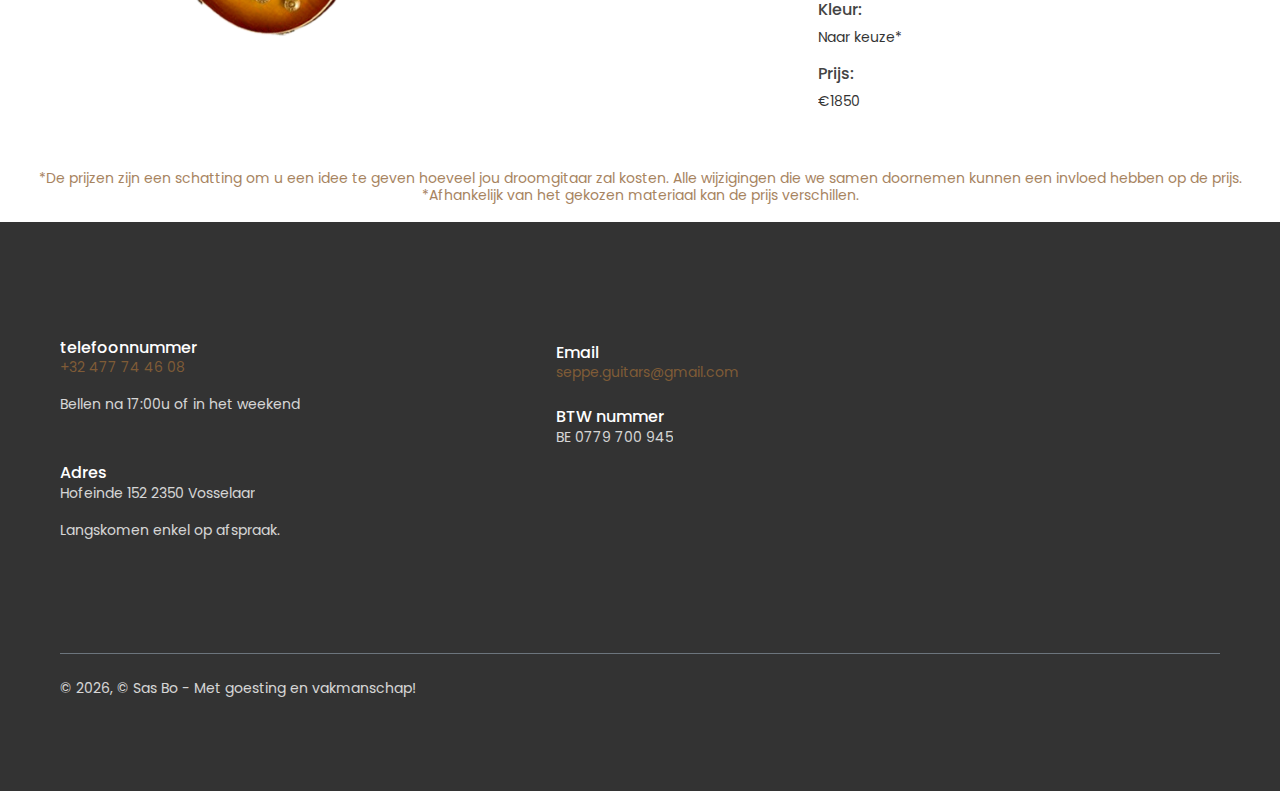
==== commit 02237403: "background" ====
--- a/aanbod.html
+++ b/aanbod.html
@@ -244,35 +244,14 @@
                         2350 Vosselaar</p>
                        <p class="mb-5" > Langskomen enkel op afspraak.</p>
 
-                    <h6 class="mb-01">Email</h6>
+
+                </div>
+                <div class="col-md-5 my-3">
+                    <h6 class="mb-011">Email</h6>
                     <p class="mb-01"><a href="mailto:seppe.guitars@gmail.com?subject=Vraag%20voor%20meer%20info">seppe.guitars@gmail.com</a></p><br>
-                    
                     <h6 class="mb-01">BTW nummer</h6>
                     <p class="mb-01">BE 0779 700 945</p>
                     <p></p>
-                </div>
-                <div class="col-md-7">
-                    <form action="/verwerk.php" method="POST">
-                        <h4 class="mb-4">Contacteer ons</h4>
-                        <div class="form-row">
-                            <div class="form-group col-sm-4">
-                                <input type="text" class="form-control text-white rounded-0 bg-transparent" name="name" placeholder="Naam">
-                            </div>
-                            <div class="form-group col-sm-4">
-                                <input type="email" class="form-control text-white rounded-0 bg-transparent" name="Email" placeholder="Email">
-                            </div>
-                            <div class="form-group col-sm-4">
-                                <input type="text" class="form-control text-white rounded-0 bg-transparent" name="subject" placeholder="Onderwerp">
-                            </div>
-                            <div class="form-group col-12">
-                                <textarea name="message" id="" cols="30" rows="4" class="form-control text-white rounded-0 bg-transparent" placeholder="jouw bericht"></textarea>
-
-                            </div>
-                            <div class="form-group col-12 mb-0">
-                                <button type="submit" class="btn btn-primary rounded w-md mt-3">Verstuur</button>
-                            </div>                          
-                        </div>                          
-                    </form>
                 </div>
             </div>
             <!-- Page Footer -->
@@ -282,7 +261,6 @@
             <!-- End of Page Footer -->  
         </div>
     </section>
-	
 	<!-- core  -->
     <script src="/public_html/assets/vendors/jquery/jquery-3.4.1.js"></script>
     <script src="/public_html/assets/vendors/bootstrap/bootstrap.bundle.js"></script>
--- a/public_html/assets/css/leadmark.css
+++ b/public_html/assets/css/leadmark.css
@@ -11457,10 +11457,11 @@
   position: relative;
   height: 100vh;
   min-height: 500px;
-  background: url(../imgs/background.jpeg) no-repeat center center fixed;
-  background-size: cover;
   overflow: hidden;
-}
+  background: url(../imgs/background.jpeg) no-repeat center center fixed !important;
+  background-size: cover !important;
+}
+
 
 .header .overlay {
   position: absolute;
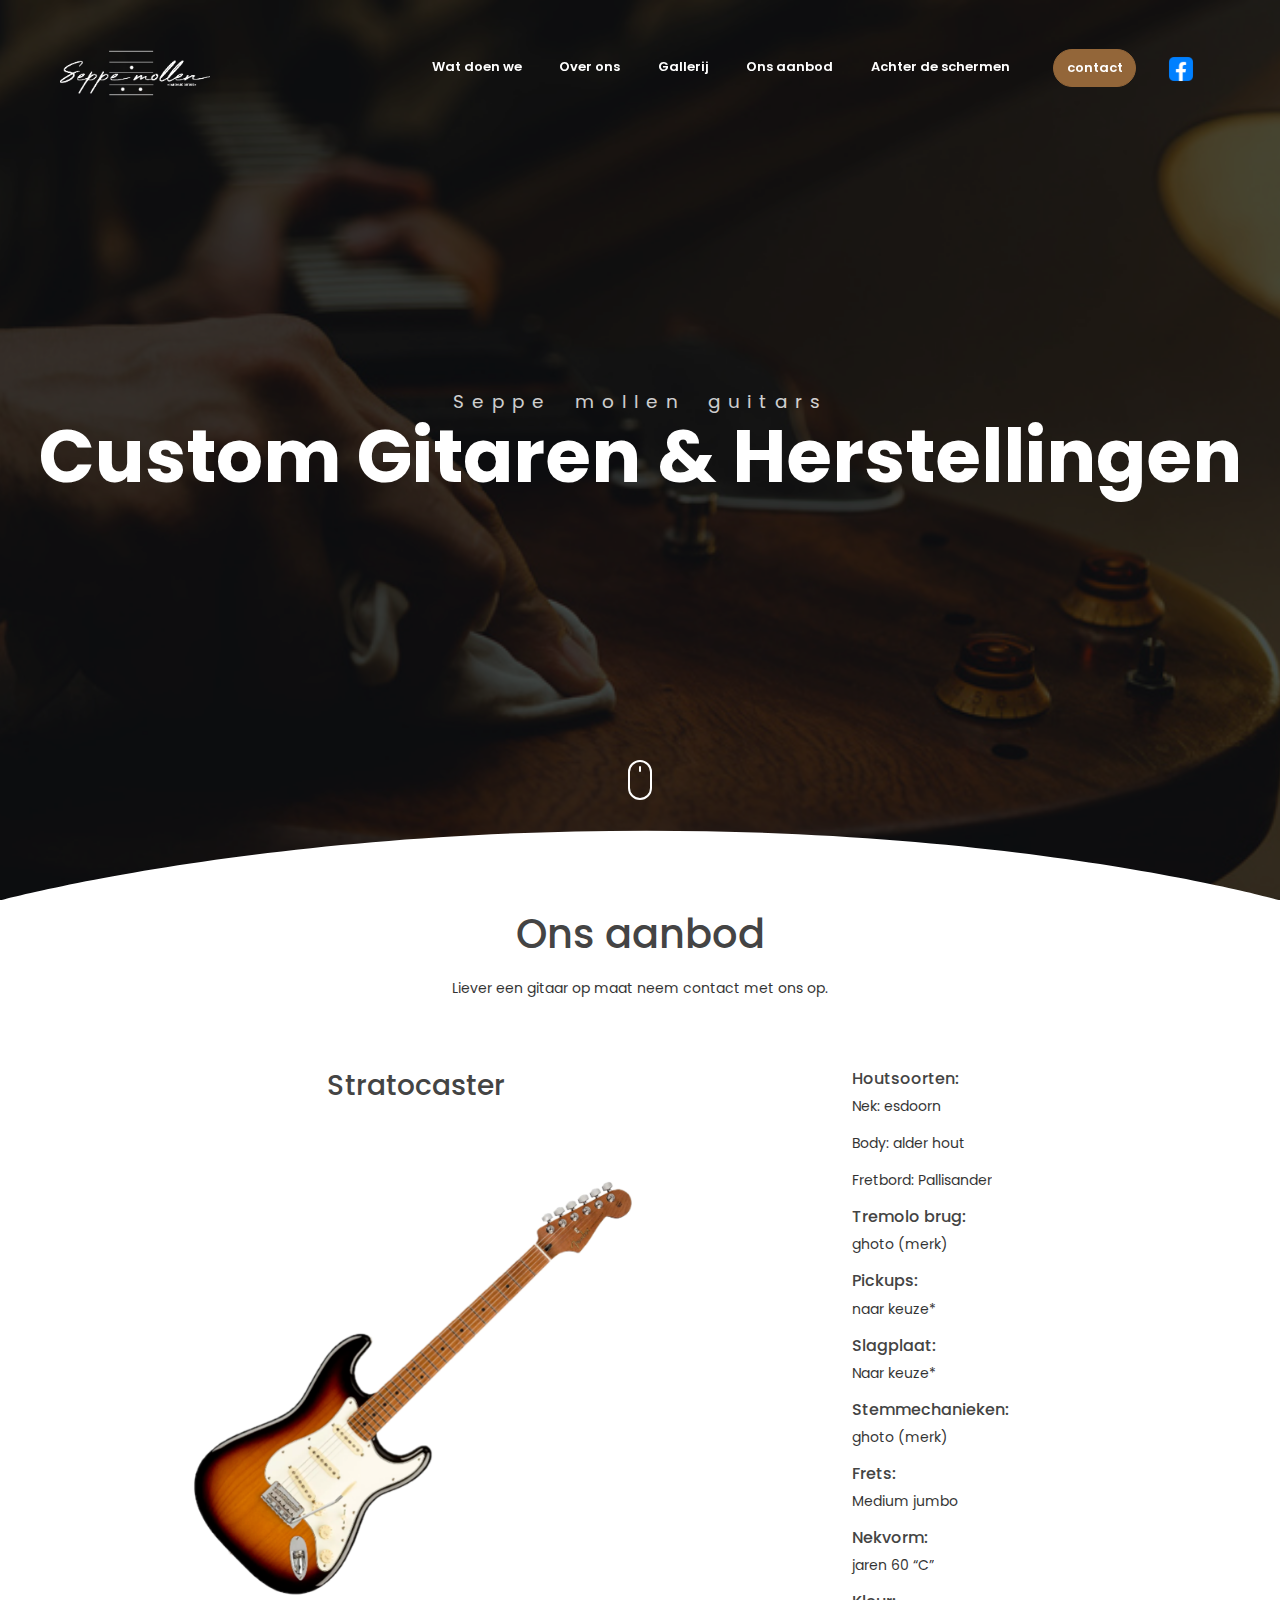
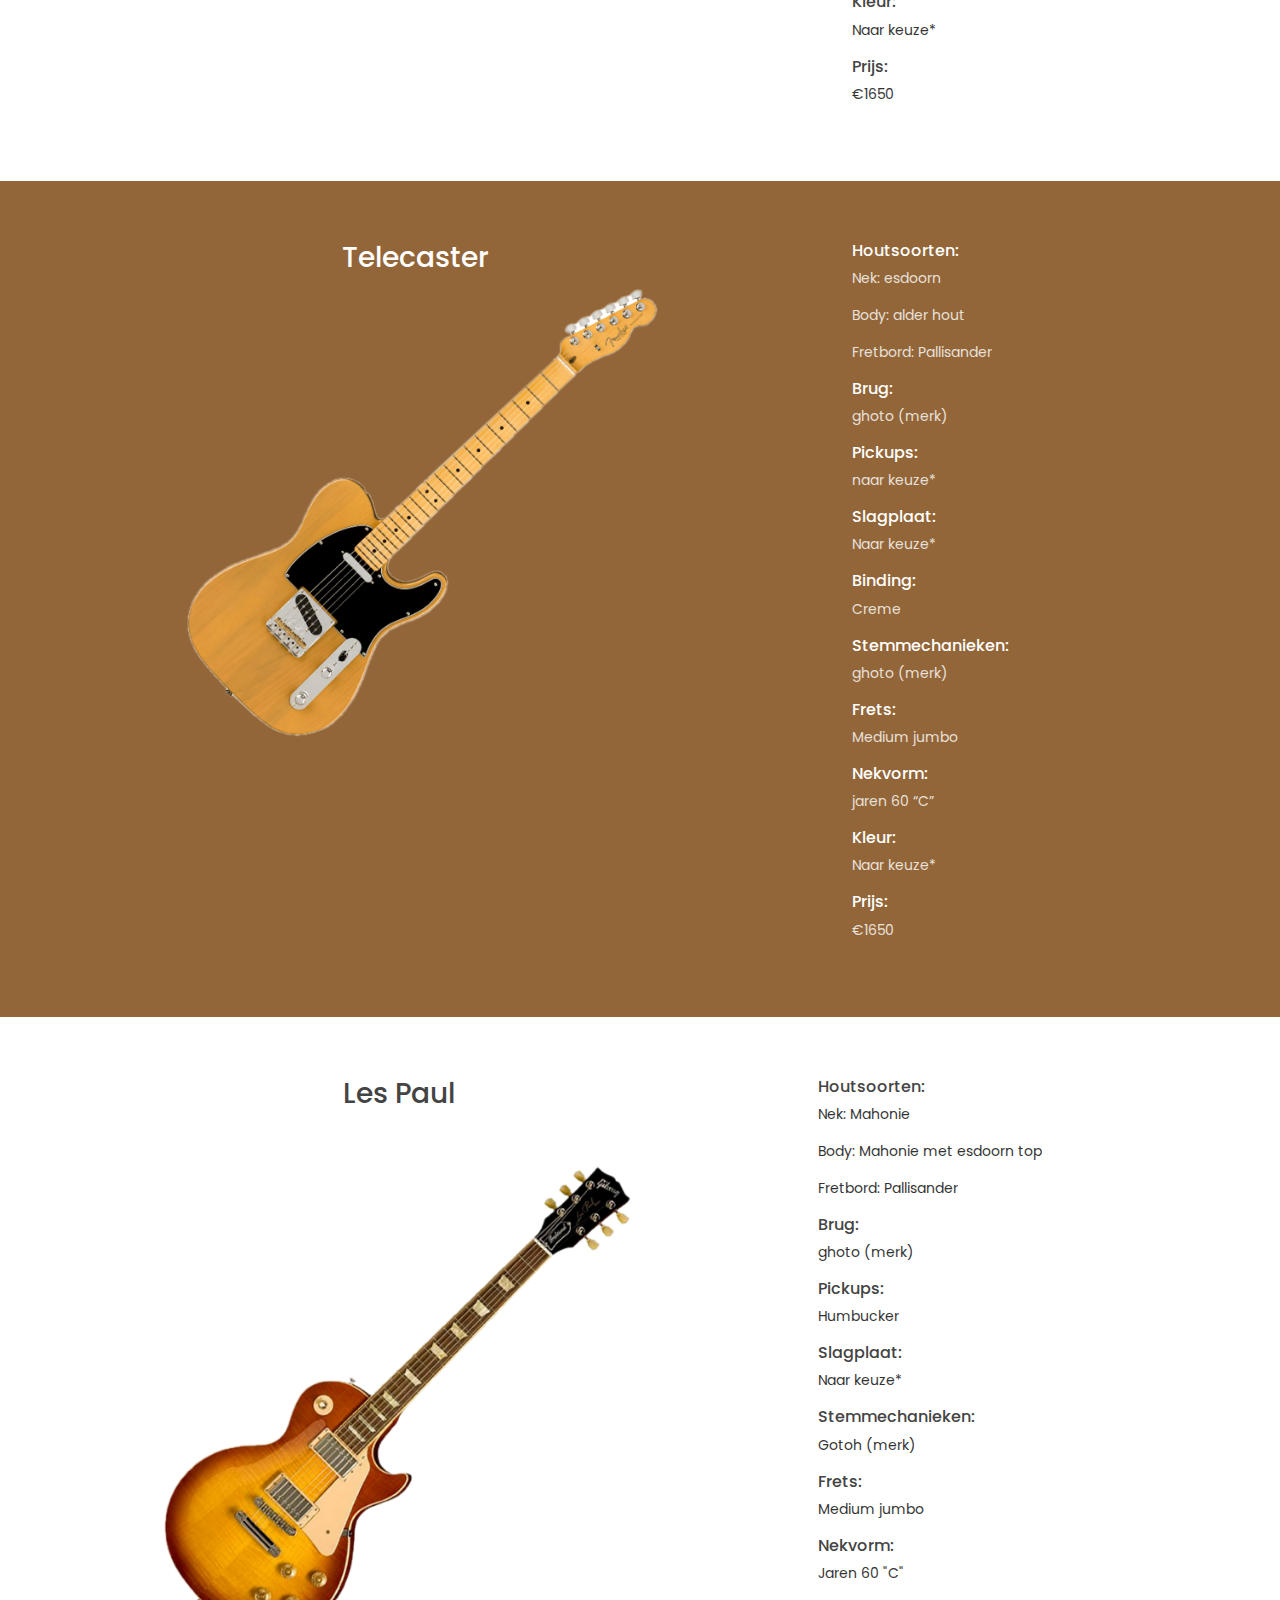
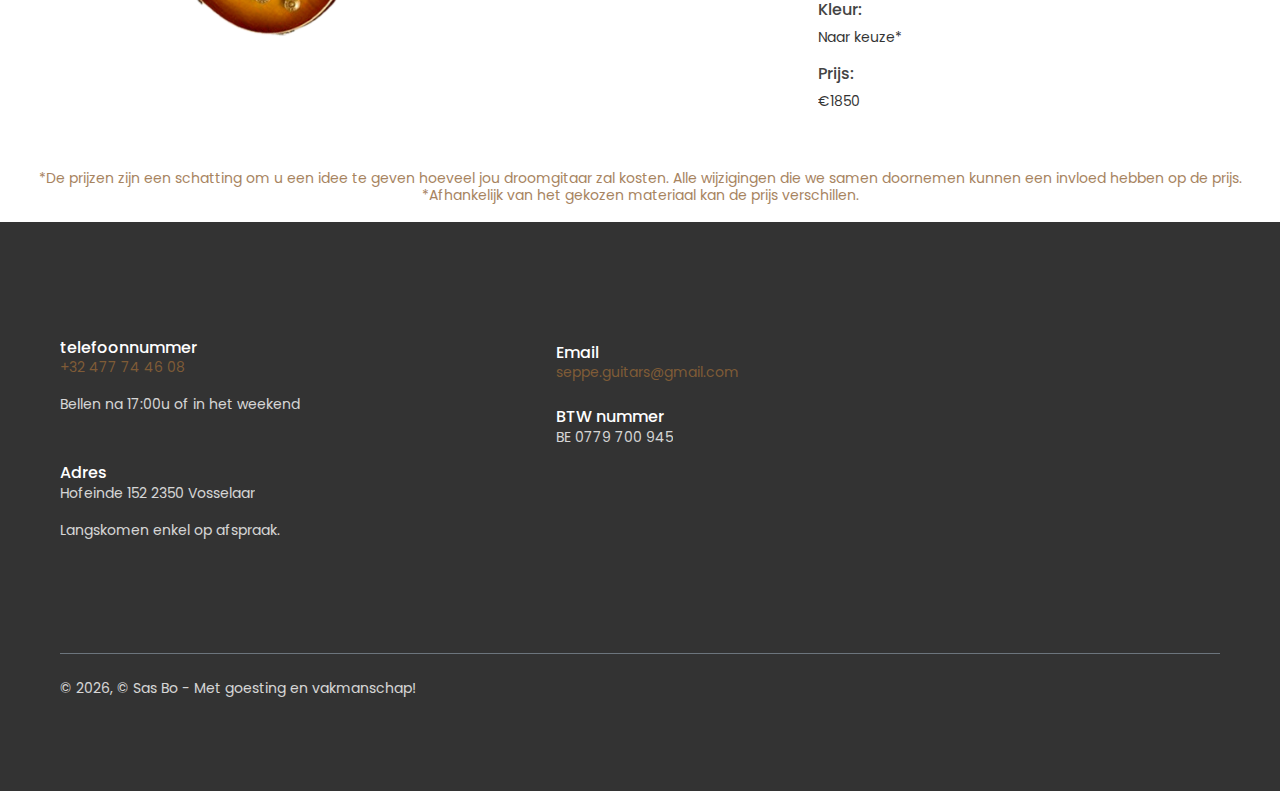
==== commit 543d5070: "goede afbeelding" ====
--- a/aanbod.html
+++ b/aanbod.html
@@ -62,10 +62,10 @@
     <!-- End Of Second Navigation -->
 
     <!-- Page Header -->
-    <header class="header">
+    <header class="header" style="position: relative; height: 100vh; min-height: 500px; overflow: hidden; background: url('./public_html/assets/imgs/background.jpeg') no-repeat center center fixed; background-size: cover;">
         <div class="overlay">
             <h1 class="subtitle">Seppe mollen guitars</h1>
-            <h1 class="title">Ons aanbod</h1>  
+            <h1 class="title">Custom Gitaren & Herstellingen</h1>  
         </div>  
         <div class="shape">
             <svg viewBox="0 0 1500 200">
--- a/public_html/assets/css/leadmark.css
+++ b/public_html/assets/css/leadmark.css
@@ -11458,8 +11458,9 @@
   height: 100vh;
   min-height: 500px;
   overflow: hidden;
-  background: url(../imgs/background.jpeg) no-repeat center center fixed !important;
-  background-size: cover !important;
+  background: url('http://yourdomain.com/imgs/background.jpeg') no-repeat center center fixed;
+  background-size: cover;
+  background-attachment: fixed;
 }
 
 
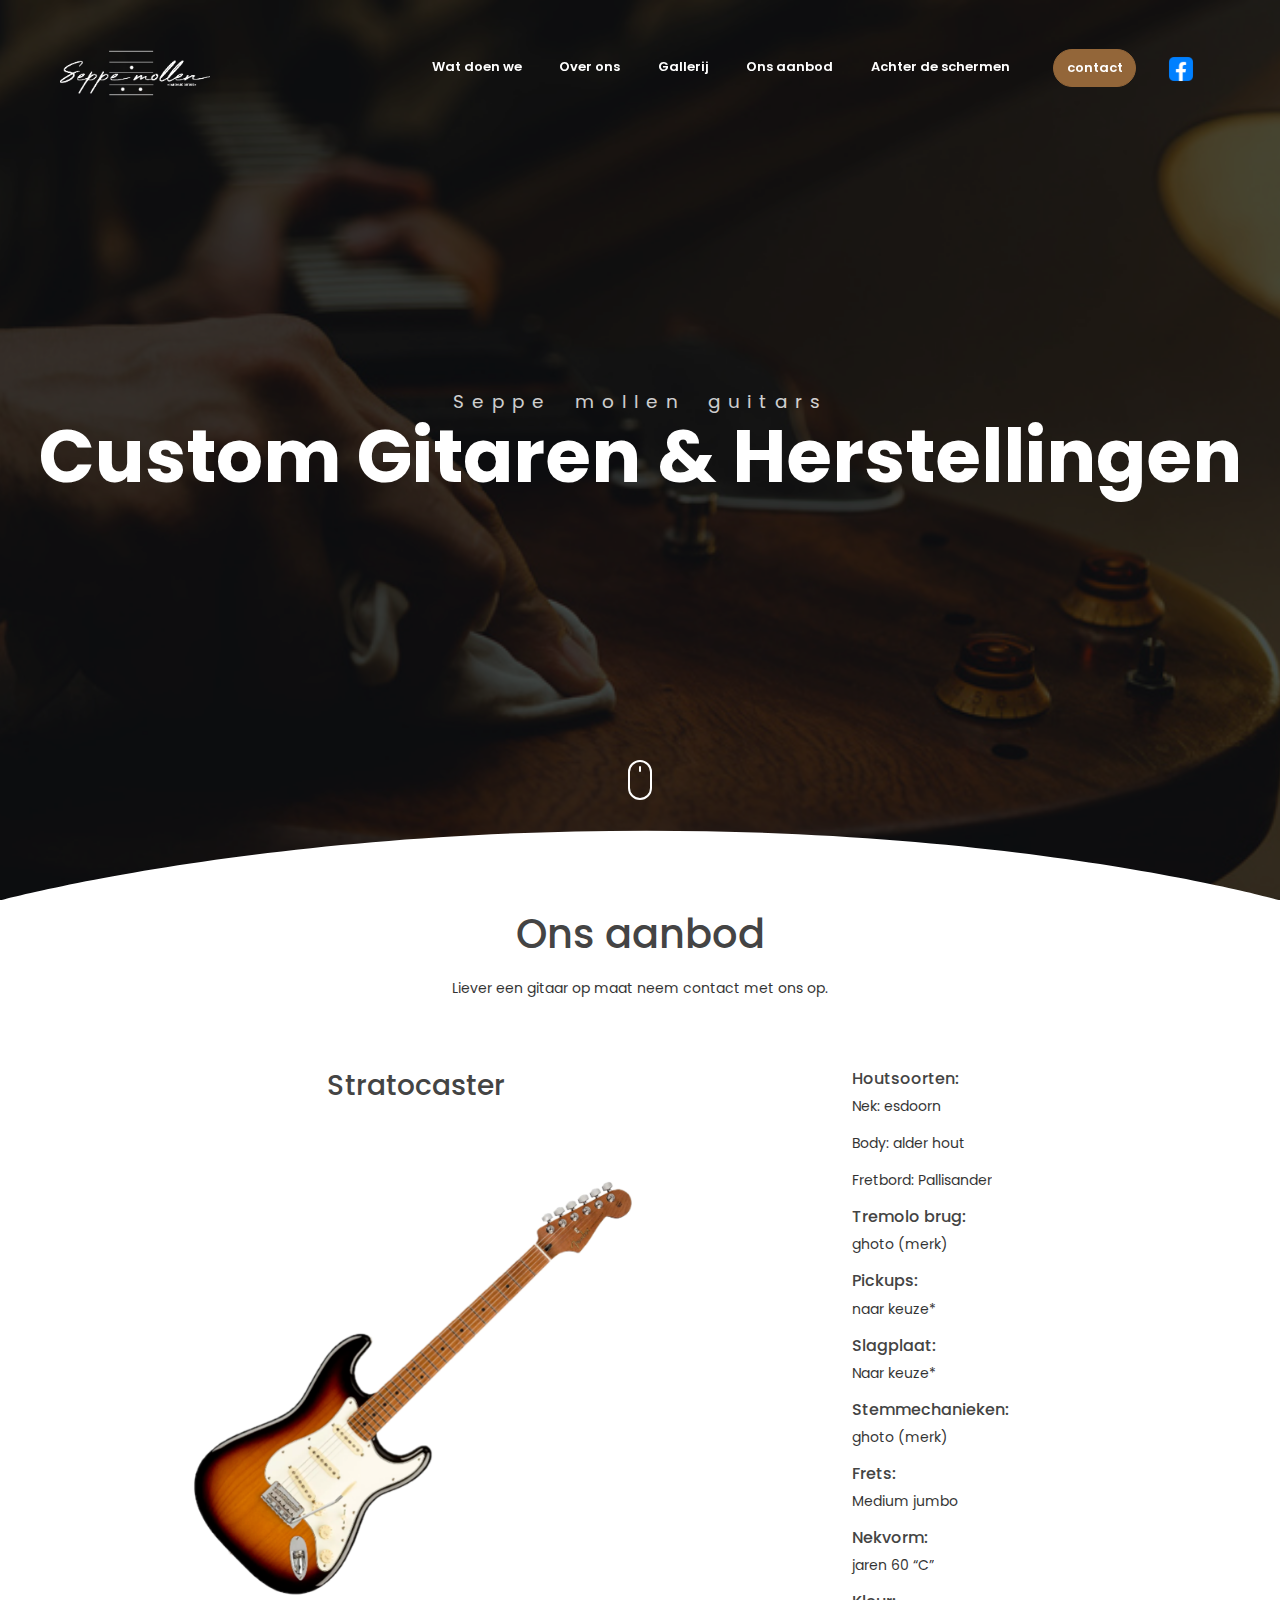
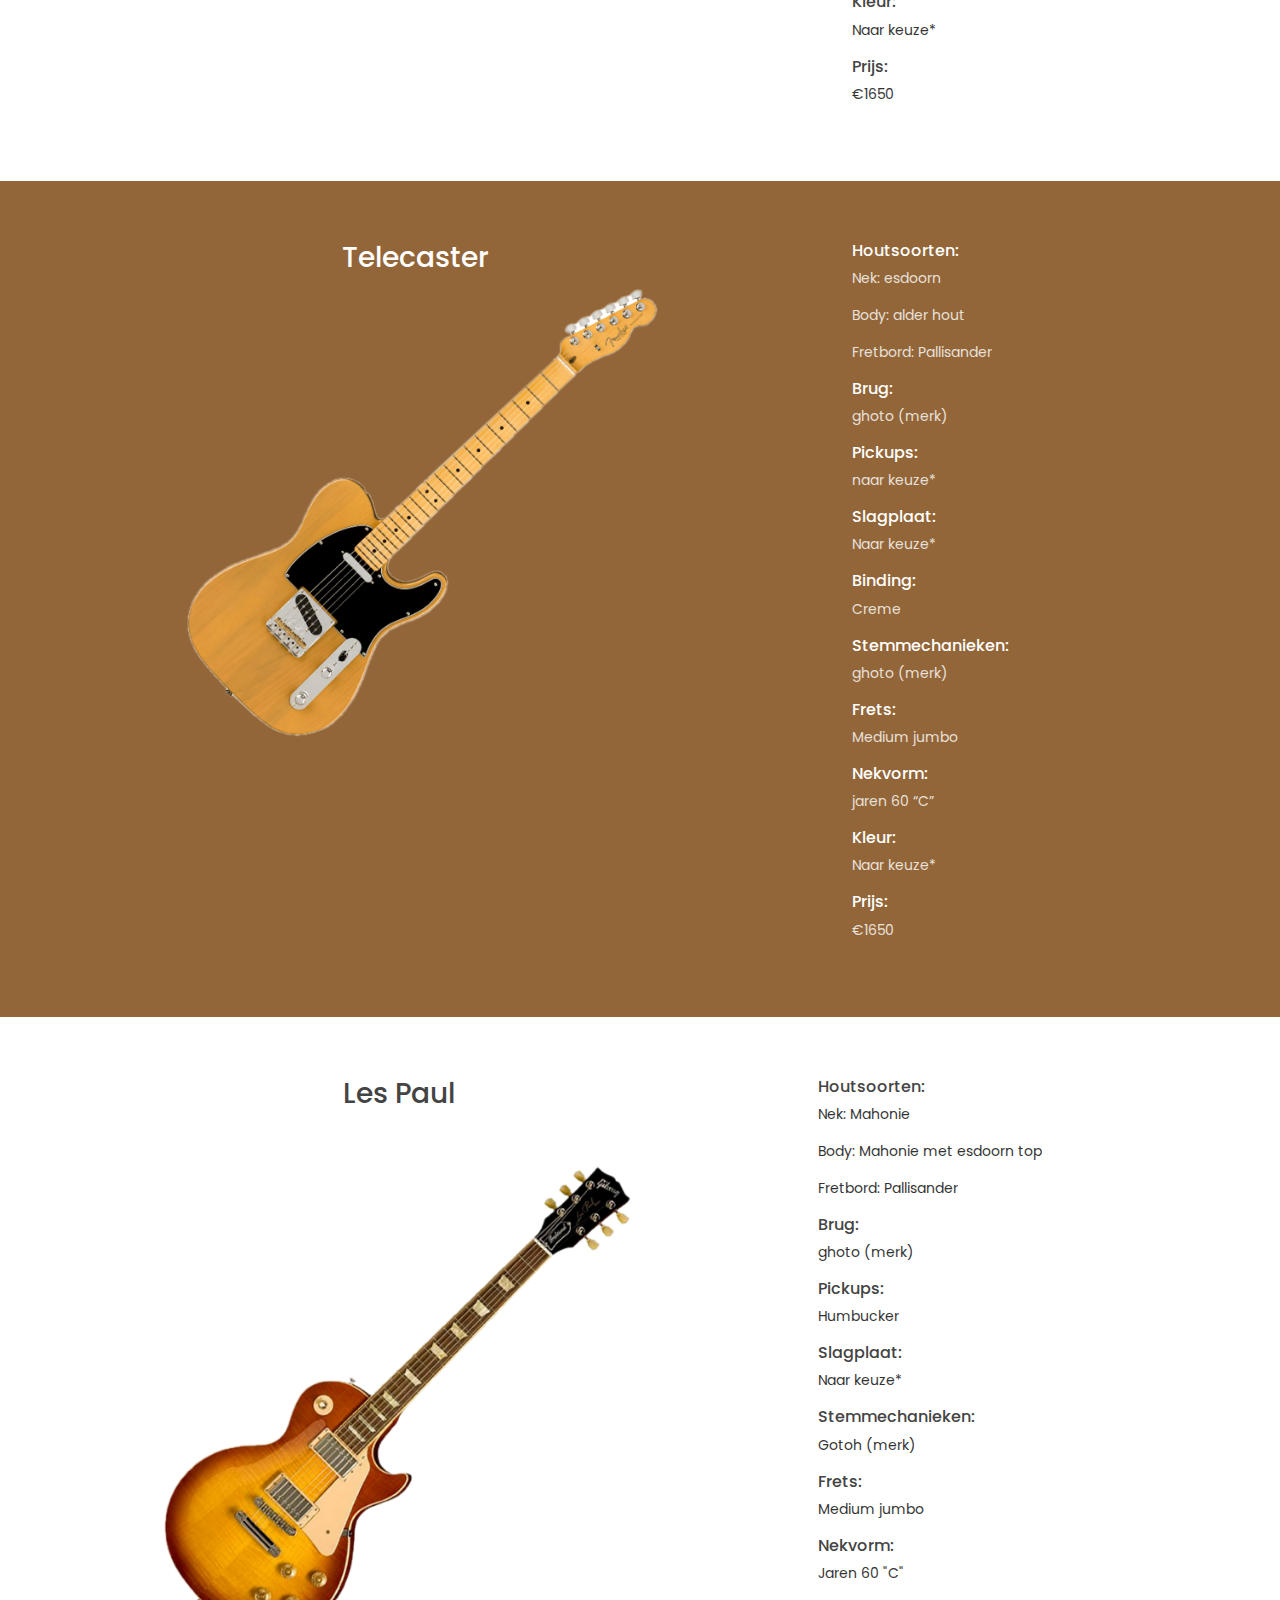
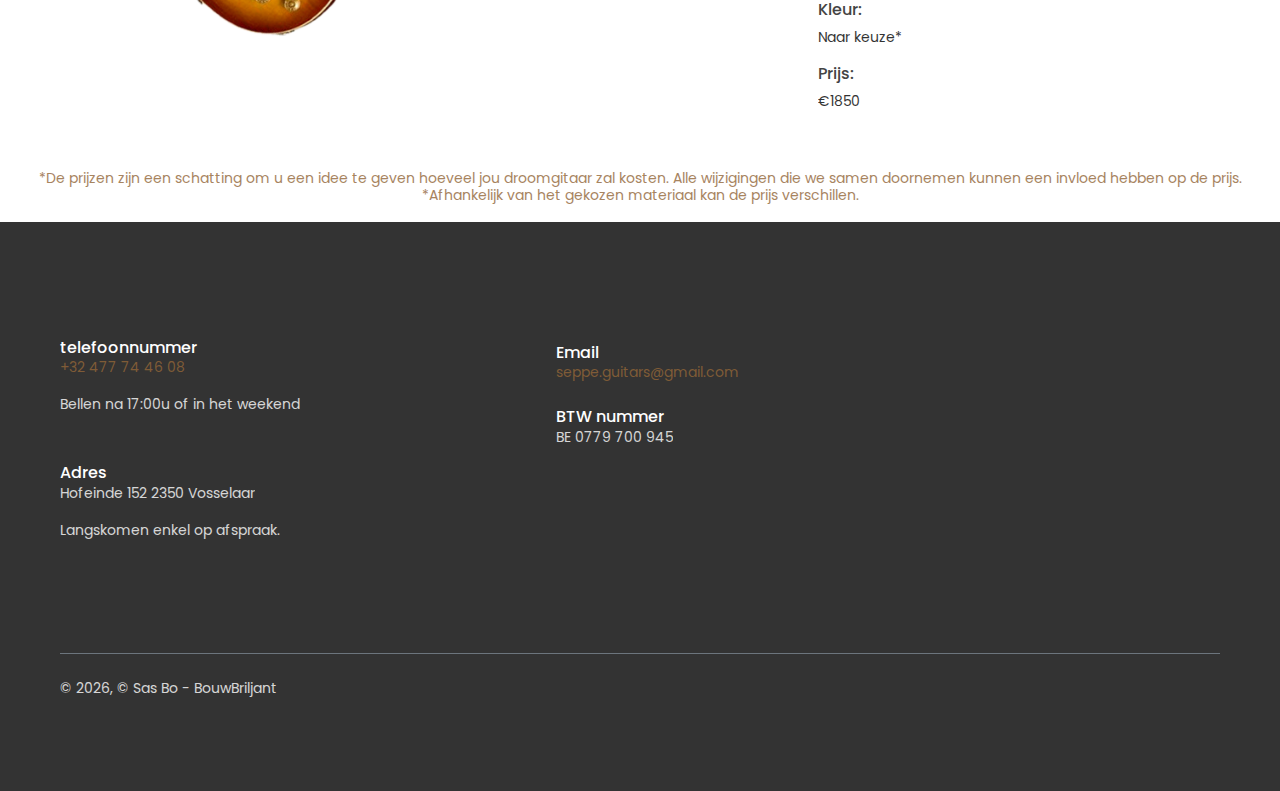
==== commit 6822a134: "footer" ====
--- a/aanbod.html
+++ b/aanbod.html
@@ -256,7 +256,7 @@
             </div>
             <!-- Page Footer -->
             <footer class="mt-5 py-4 border-top border-secondary">
-                <p class="mb-5">&copy; <script>document.write(new Date().getFullYear())</script>, © Sas Bo - Met goesting en vakmanschap! </p>     
+                <p class="mb-5">&copy; <script>document.write(new Date().getFullYear())</script>, © Sas Bo - BouwBriljant </p>     
             </footer>
             <!-- End of Page Footer -->  
         </div>
